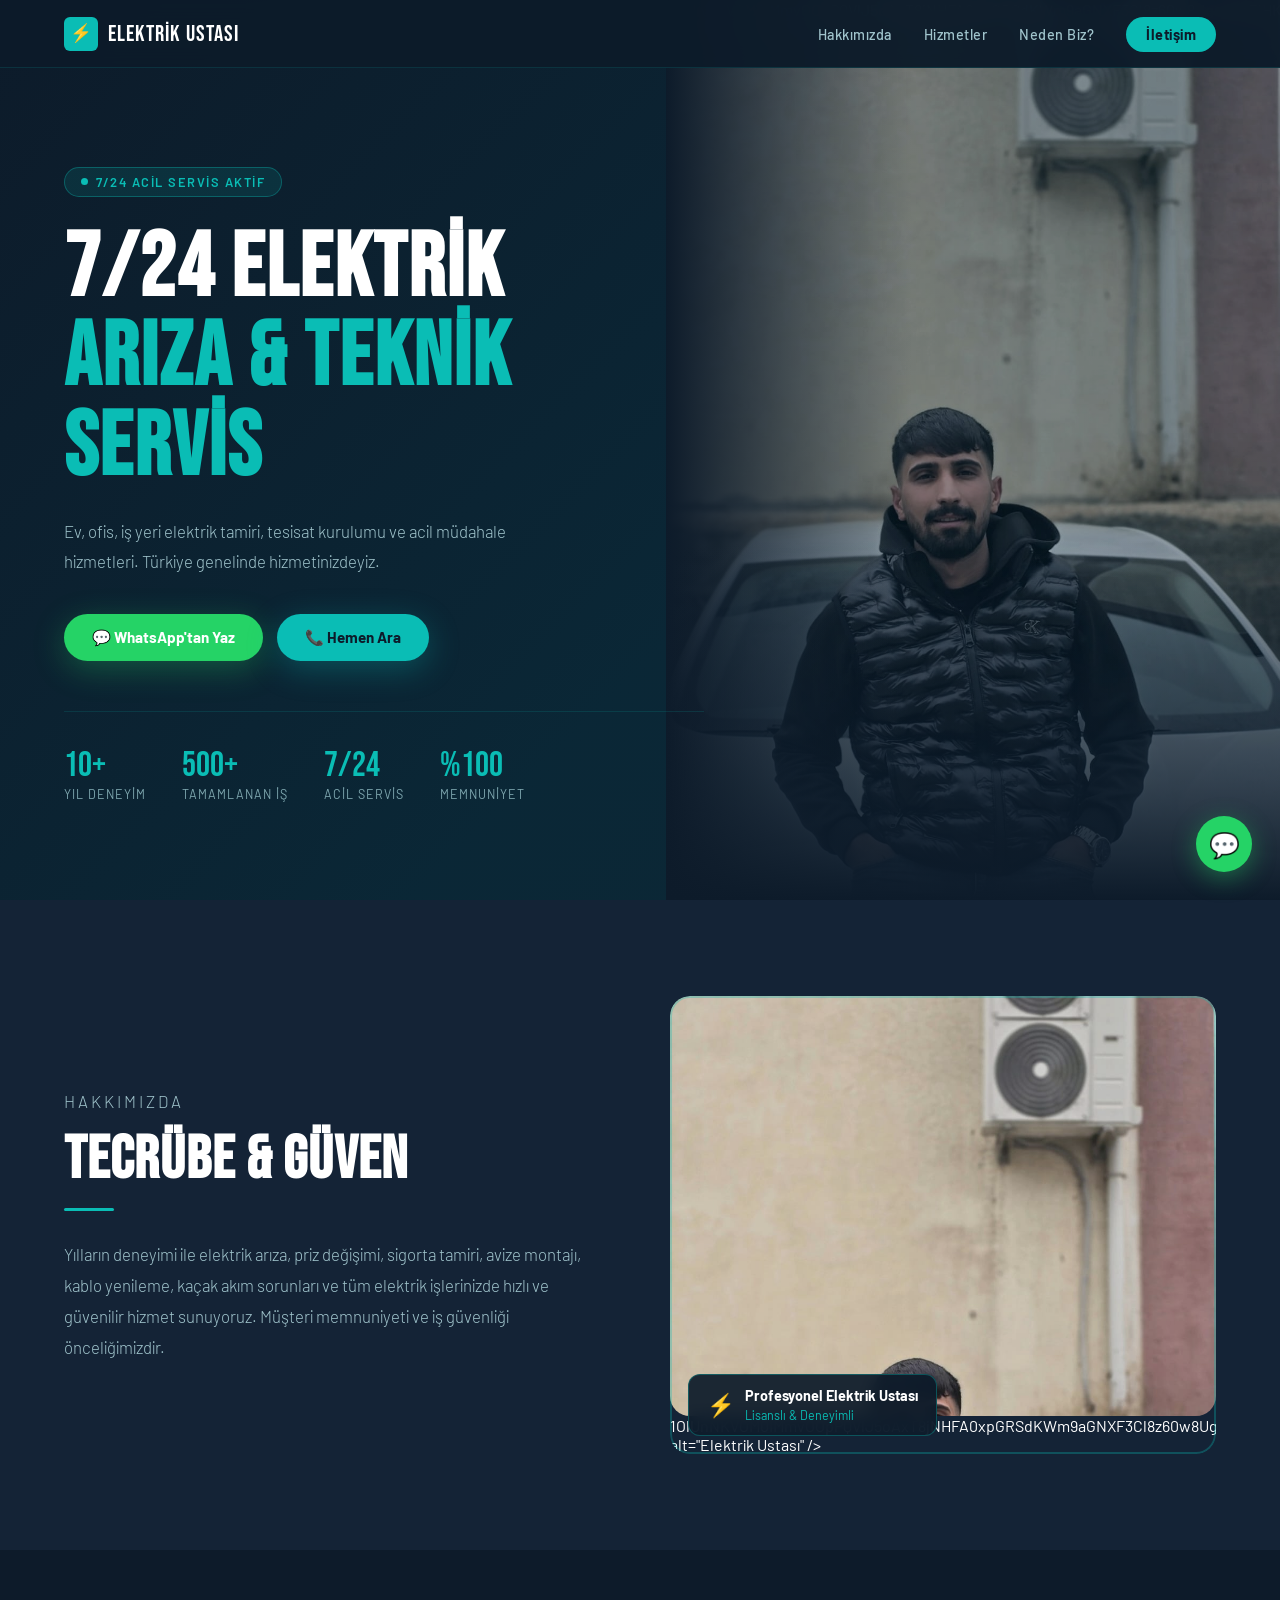
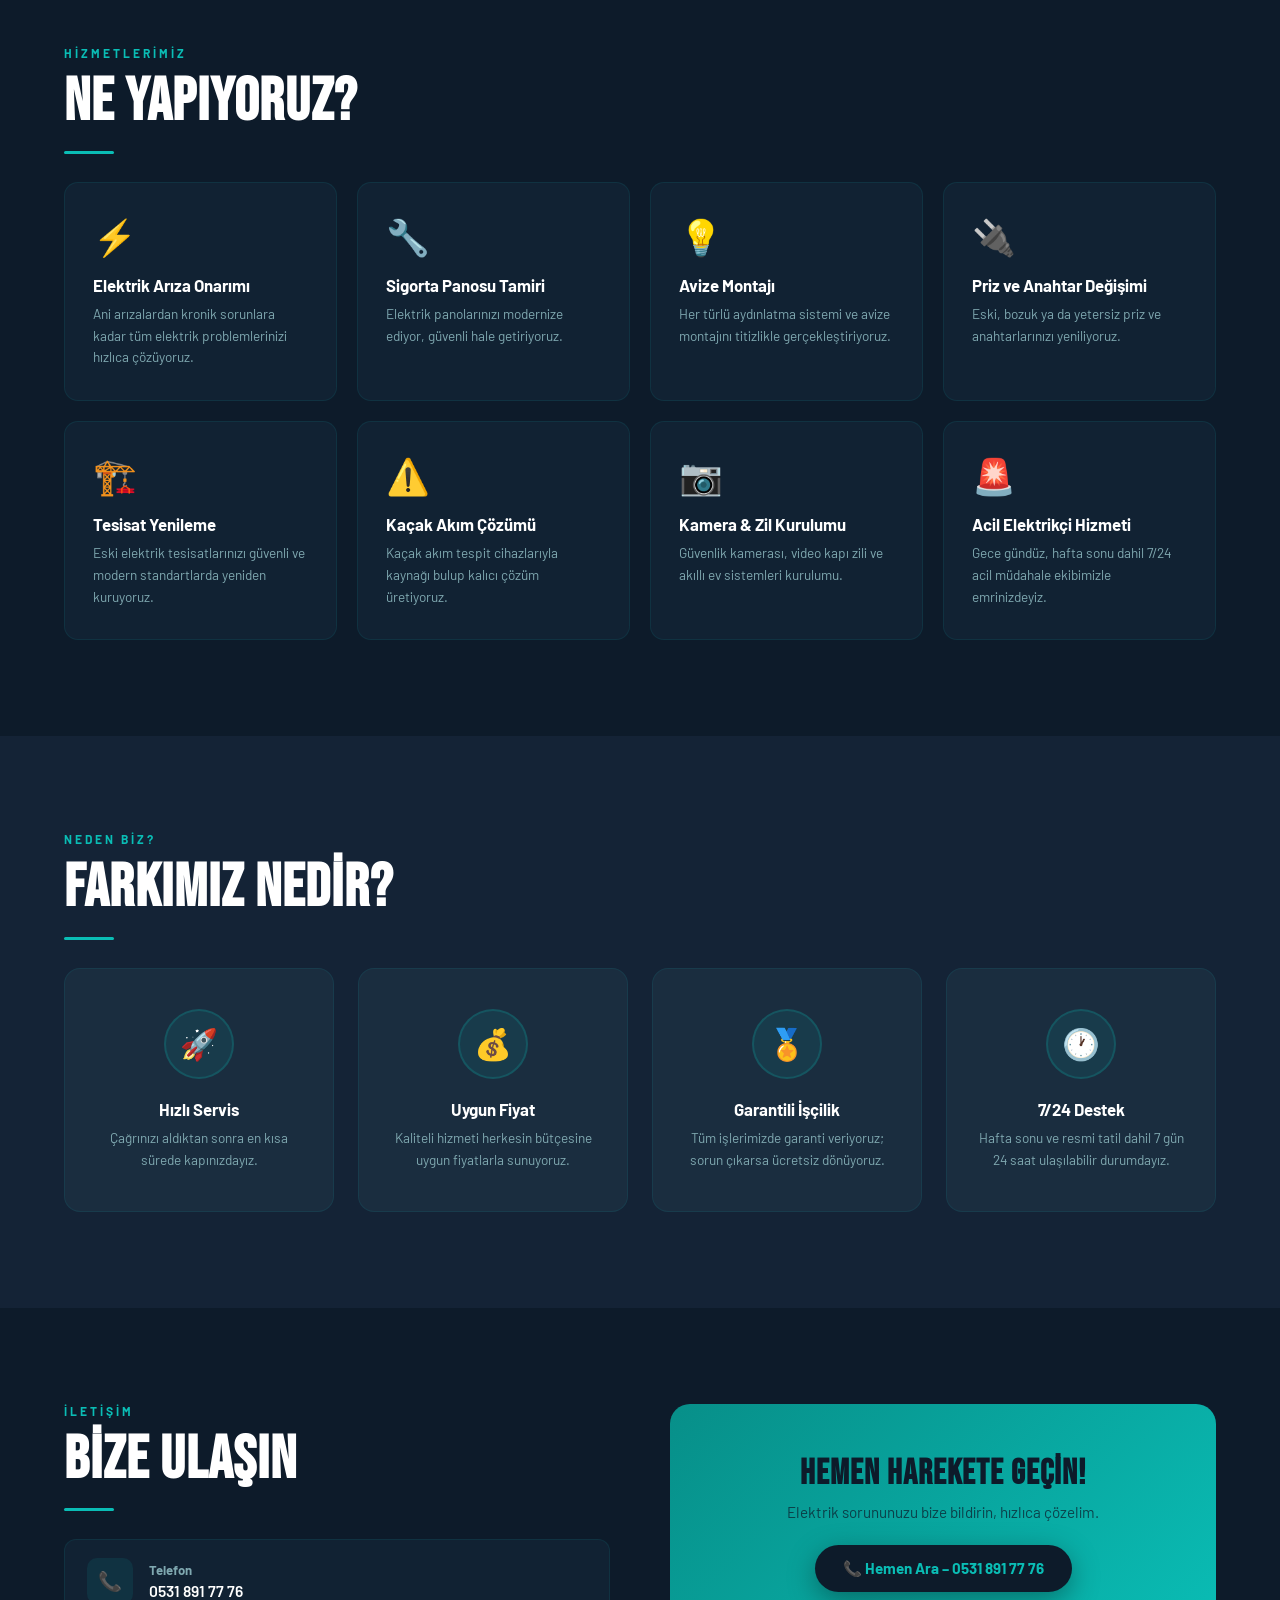
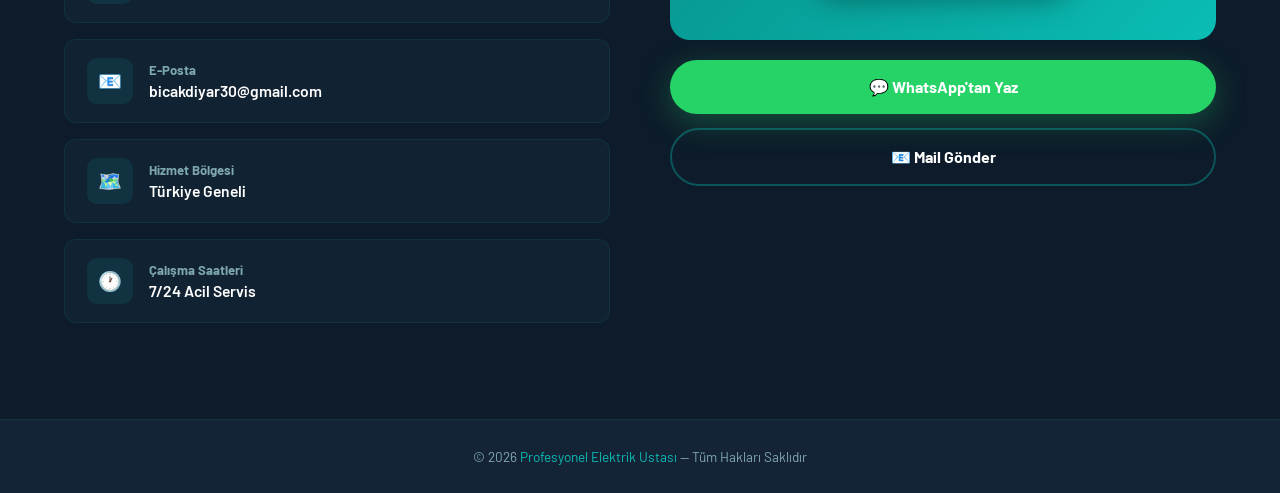
==== index.html @ af8572de "commit" ====
<!DOCTYPE html>
<html lang="tr">
<head>
  <meta charset="UTF-8" />
  <meta name="viewport" content="width=device-width, initial-scale=1.0" />
  <title>Profesyonel Elektrik Ustası | 7/24 Acil Servis</title>
  <meta name="description" content="7/24 elektrik arıza, tesisat, sigorta tamiri ve acil müdahale hizmetleri." />
  <link rel="preconnect" href="https://fonts.googleapis.com" />
  <link href="https://fonts.googleapis.com/css2?family=Bebas+Neue&family=Barlow:wght@300;400;500;600;700&display=swap" rel="stylesheet" />
  <style>
    *, *::before, *::after { box-sizing: border-box; margin: 0; padding: 0; }
    :root {
      --teal: #0ABDB5;
      --teal-light: #1ee8df;
      --teal-dark: #078f89;
      --navy: #0d1b2a;
      --navy2: #142336;
      --navy3: #1a2d3f;
      --white: #ffffff;
      --offwhite: #f0f8f8;
      --gray: #7fa8b0;
      --card-bg: #112233;
    }
    html { scroll-behavior: smooth; }
    body { font-family: 'Barlow', sans-serif; background: var(--navy); color: var(--white); overflow-x: hidden; }

    /* NAV */
    nav {
      position: fixed; top: 0; left: 0; right: 0; z-index: 1000;
      display: flex; align-items: center; justify-content: space-between;
      padding: 0 5%; height: 68px;
      background: rgba(13,27,42,0.97); backdrop-filter: blur(10px);
      border-bottom: 1px solid rgba(10,189,181,0.15);
      transition: box-shadow .3s;
    }
    nav.scrolled { box-shadow: 0 4px 30px rgba(10,189,181,0.1); }
    .nav-logo { display: flex; align-items: center; gap: 10px; font-family: 'Bebas Neue', sans-serif; font-size: 1.45rem; letter-spacing: 1px; color: var(--white); text-decoration: none; }
    .nav-logo .bolt { width: 34px; height: 34px; background: var(--teal); border-radius: 6px; display: flex; align-items: center; justify-content: center; font-size: 1.1rem; }
    .nav-links { display: flex; gap: 32px; list-style: none; }
    .nav-links a { color: #a0c4cc; text-decoration: none; font-size: .9rem; font-weight: 500; letter-spacing: .5px; transition: color .2s; }
    .nav-links a:hover { color: var(--teal); }
    .nav-cta { background: var(--teal) !important; color: var(--navy) !important; padding: 9px 20px; border-radius: 50px; font-weight: 700 !important; transition: background .2s, transform .2s !important; }
    .nav-cta:hover { background: var(--teal-light) !important; transform: translateY(-1px); }
    .hamburger { display: none; flex-direction: column; gap: 5px; cursor: pointer; padding: 4px; }
    .hamburger span { display: block; width: 26px; height: 2px; background: var(--teal); border-radius: 2px; transition: .3s; }
    .hamburger.open span:nth-child(1) { transform: translateY(7px) rotate(45deg); }
    .hamburger.open span:nth-child(2) { opacity: 0; }
    .hamburger.open span:nth-child(3) { transform: translateY(-7px) rotate(-45deg); }
    .mobile-menu { display: none; position: fixed; top: 68px; left: 0; right: 0; background: var(--navy2); border-bottom: 2px solid var(--teal); z-index: 999; padding: 24px 5% 28px; flex-direction: column; gap: 18px; }
    .mobile-menu.open { display: flex; }
    .mobile-menu a { color: #a0c4cc; text-decoration: none; font-size: 1rem; font-weight: 500; border-bottom: 1px solid rgba(255,255,255,.06); padding-bottom: 14px; transition: color .2s; }
    .mobile-menu a:hover { color: var(--teal); }
    .mobile-menu a:last-child { border-bottom: none; }

    /* HERO */
    #hero { min-height: 100vh; display: flex; align-items: center; position: relative; overflow: hidden; padding: 0 5%; padding-top: 68px; }
    .hero-bg {
      position: absolute; inset: 0;
      background: linear-gradient(135deg, rgba(13,27,42,0.96) 0%, rgba(10,40,55,0.92) 60%, rgba(10,189,181,0.08) 100%);
      z-index: 0;
    }
    .hero-deco { position: absolute; right: 0; top: 0; bottom: 0; width: 48%; z-index: 0; overflow: hidden; }
    .hero-deco::before { content: ''; position: absolute; inset: 0; background: linear-gradient(to right, var(--navy) 0%, transparent 40%); z-index: 1; }
    .hero-photo { position: absolute; right: 0; bottom: 0; width: 100%; height: 100%; object-fit: cover; object-position: center top; opacity: 0.55; filter: saturate(0.7) contrast(1.1); }
    .hero-deco::after { content: ''; position: absolute; inset: 0; background: linear-gradient(to top, var(--navy) 0%, transparent 40%); z-index: 1; }
    .hero-content { position: relative; z-index: 1; max-width: 640px; }
    .hero-badge { display: inline-flex; align-items: center; gap: 8px; background: rgba(10,189,181,0.12); border: 1px solid rgba(10,189,181,0.35); border-radius: 50px; padding: 6px 16px; font-size: .8rem; font-weight: 600; letter-spacing: 1.5px; text-transform: uppercase; color: var(--teal); margin-bottom: 28px; animation: fadeInUp .6s ease both; }
    .hero-badge .dot { width: 7px; height: 7px; background: var(--teal); border-radius: 50%; animation: pulse 1.5s ease infinite; }
    @keyframes pulse { 0%, 100% { transform: scale(1); opacity: 1; } 50% { transform: scale(1.5); opacity: .5; } }
    .hero-title { font-family: 'Bebas Neue', sans-serif; font-size: clamp(2.8rem, 7vw, 6rem); line-height: 1; letter-spacing: 2px; margin-bottom: 24px; animation: fadeInUp .7s .1s ease both; }
    .hero-title .highlight { color: var(--teal); display: block; }
    .hero-sub { font-size: 1.05rem; font-weight: 300; color: #a0c4cc; line-height: 1.75; max-width: 480px; margin-bottom: 38px; animation: fadeInUp .7s .2s ease both; }
    .hero-buttons { display: flex; gap: 14px; flex-wrap: wrap; animation: fadeInUp .7s .3s ease both; }
    .btn { display: inline-flex; align-items: center; gap: 9px; padding: 14px 28px; border-radius: 50px; font-weight: 700; font-size: .95rem; text-decoration: none; transition: transform .2s, box-shadow .2s, background .2s; cursor: pointer; border: none; }
    .btn:hover { transform: translateY(-3px); }
    .btn-whatsapp { background: #25D366; color: #fff; box-shadow: 0 8px 32px rgba(37,211,102,.3); }
    .btn-whatsapp:hover { background: #20bd5a; box-shadow: 0 12px 40px rgba(37,211,102,.45); }
    .btn-call { background: var(--teal); color: var(--navy); box-shadow: 0 8px 32px rgba(10,189,181,.3); }
    .btn-call:hover { background: var(--teal-light); box-shadow: 0 12px 40px rgba(10,189,181,.45); }
    .btn-mail { background: transparent; color: var(--white); border: 2px solid rgba(10,189,181,0.35); }
    .btn-mail:hover { border-color: var(--teal); color: var(--teal); }
    .hero-stats { display: flex; gap: 36px; margin-top: 50px; padding-top: 36px; border-top: 1px solid rgba(10,189,181,0.15); animation: fadeInUp .7s .4s ease both; flex-wrap: wrap; }
    .stat-num { font-family: 'Bebas Neue', sans-serif; font-size: 2.2rem; color: var(--teal); line-height: 1; }
    .stat-label { font-size: .78rem; color: var(--gray); margin-top: 4px; text-transform: uppercase; letter-spacing: 1px; }
    @keyframes fadeInUp { from { opacity: 0; transform: translateY(30px); } to { opacity: 1; transform: translateY(0); } }

    /* SECTIONS */
    section { padding: 96px 5%; }
    .section-tag { font-size: .75rem; font-weight: 700; text-transform: uppercase; letter-spacing: 3px; color: var(--teal); margin-bottom: 12px; }
    .section-title { font-family: 'Bebas Neue', sans-serif; font-size: clamp(2.2rem, 5vw, 3.8rem); letter-spacing: 1px; margin-bottom: 18px; line-height: 1; }
    .section-line { width: 50px; height: 3px; background: var(--teal); margin-bottom: 28px; border-radius: 2px; }

    /* ABOUT */
    #about { background: var(--navy2); }
    .about-inner { display: grid; grid-template-columns: 1fr 1fr; gap: 60px; align-items: center; }
    .about-text p { font-size: 1.05rem; font-weight: 300; color: #a0c4cc; line-height: 1.85; }

    /* PHOTO CARD */
    .about-photo-wrap { position: relative; border-radius: 20px; overflow: hidden; }
    .about-photo-wrap img { width: 100%; max-height: 420px; object-fit: cover; object-position: center top; border-radius: 20px; display: block; filter: saturate(0.85); }
    .about-photo-wrap::after { content: ''; position: absolute; inset: 0; border-radius: 20px; border: 2px solid rgba(10,189,181,0.3); pointer-events: none; }
    .about-photo-badge { position: absolute; bottom: 18px; left: 18px; background: rgba(13,27,42,0.92); backdrop-filter: blur(8px); border: 1px solid rgba(10,189,181,0.35); border-radius: 12px; padding: 12px 18px; display: flex; align-items: center; gap: 10px; }
    .about-photo-badge .badge-icon { font-size: 1.4rem; }
    .about-photo-badge .badge-text strong { display: block; font-size: .9rem; font-weight: 700; color: var(--white); }
    .about-photo-badge .badge-text span { font-size: .78rem; color: var(--teal); }

    /* SERVICES */
    #services { background: var(--navy); }
    .services-grid { display: grid; grid-template-columns: repeat(auto-fill, minmax(260px, 1fr)); gap: 20px; margin-top: 16px; }
    .service-card { background: var(--card-bg); border: 1px solid rgba(10,189,181,0.1); border-radius: 14px; padding: 32px 28px; transition: transform .3s, border-color .3s, box-shadow .3s; position: relative; overflow: hidden; cursor: default; }
    .service-card::before { content: ''; position: absolute; inset: 0; background: linear-gradient(135deg, rgba(10,189,181,0.06) 0%, transparent 60%); opacity: 0; transition: opacity .3s; }
    .service-card:hover { transform: translateY(-6px); border-color: rgba(10,189,181,0.4); box-shadow: 0 20px 50px rgba(10,189,181,0.08); }
    .service-card:hover::before { opacity: 1; }
    .service-icon { font-size: 2.2rem; margin-bottom: 16px; display: block; }
    .service-card h3 { font-size: 1.05rem; font-weight: 700; margin-bottom: 8px; }
    .service-card p { font-size: .85rem; color: var(--gray); line-height: 1.6; }
    .service-arrow { position: absolute; bottom: 20px; right: 22px; color: var(--teal); font-size: 1.2rem; opacity: 0; transform: translateX(-6px); transition: opacity .3s, transform .3s; }
    .service-card:hover .service-arrow { opacity: 1; transform: translateX(0); }

    /* WHY */
    #why { background: var(--navy2); }
    .why-grid { display: grid; grid-template-columns: repeat(auto-fill, minmax(220px, 1fr)); gap: 24px; margin-top: 16px; }
    .why-card { text-align: center; padding: 40px 24px; background: var(--navy3); border-radius: 16px; border: 1px solid rgba(10,189,181,0.1); transition: transform .3s, border-color .3s; }
    .why-card:hover { transform: translateY(-4px); border-color: rgba(10,189,181,0.35); }
    .why-icon-wrap { width: 70px; height: 70px; background: rgba(10,189,181,0.1); border-radius: 50%; display: flex; align-items: center; justify-content: center; font-size: 1.9rem; margin: 0 auto 20px; border: 2px solid rgba(10,189,181,0.2); transition: background .3s; }
    .why-card:hover .why-icon-wrap { background: rgba(10,189,181,0.2); }
    .why-card h3 { font-size: 1.05rem; font-weight: 700; margin-bottom: 8px; }
    .why-card p { font-size: .85rem; color: var(--gray); line-height: 1.6; }

    /* CONTACT */
    #contact { background: var(--navy); }
    .contact-inner { display: grid; grid-template-columns: 1fr 1fr; gap: 60px; align-items: start; }
    .contact-info { display: flex; flex-direction: column; gap: 16px; margin-top: 8px; }
    .contact-item { display: flex; align-items: center; gap: 16px; padding: 18px 22px; background: var(--card-bg); border: 1px solid rgba(10,189,181,0.1); border-radius: 12px; transition: border-color .3s; }
    .contact-item:hover { border-color: rgba(10,189,181,0.35); }
    .contact-item-icon { width: 46px; height: 46px; background: rgba(10,189,181,0.1); border-radius: 10px; display: flex; align-items: center; justify-content: center; font-size: 1.2rem; flex-shrink: 0; }
    .contact-item-text strong { display: block; font-size: .82rem; color: var(--gray); margin-bottom: 3px; }
    .contact-item-text span { font-size: .98rem; font-weight: 600; }
    .contact-buttons { display: flex; flex-direction: column; gap: 14px; margin-top: 12px; }
    .contact-buttons .btn { justify-content: center; font-size: 1rem; padding: 17px 30px; }
    .cta-strip { background: linear-gradient(135deg, var(--teal-dark), var(--teal)); border-radius: 20px; padding: 48px 36px; text-align: center; }
    .cta-strip h3 { font-family: 'Bebas Neue', sans-serif; font-size: 2.2rem; color: var(--navy); letter-spacing: 1px; margin-bottom: 8px; }
    .cta-strip p { color: rgba(13,27,42,0.72); font-size: .95rem; margin-bottom: 24px; }
    .cta-strip .btn-dark { background: var(--navy); color: var(--teal); box-shadow: 0 8px 28px rgba(0,0,0,.35); }
    .cta-strip .btn-dark:hover { background: var(--navy2); }

    /* FOOTER */
    footer { background: var(--navy2); border-top: 1px solid rgba(10,189,181,0.1); text-align: center; padding: 28px 5%; color: var(--gray); font-size: .85rem; }
    footer span { color: var(--teal); }

    /* FLOAT */
    .float-wa { position: fixed; bottom: 28px; right: 28px; width: 56px; height: 56px; background: #25D366; border-radius: 50%; display: flex; align-items: center; justify-content: center; font-size: 1.55rem; box-shadow: 0 6px 24px rgba(37,211,102,.4); z-index: 900; text-decoration: none; transition: transform .25s, box-shadow .25s; animation: bounceIn .6s ease; }
    .float-wa:hover { transform: scale(1.1); box-shadow: 0 10px 36px rgba(37,211,102,.55); }
    @keyframes bounceIn { 0% { transform: scale(0); } 70% { transform: scale(1.15); } 100% { transform: scale(1); } }

    /* REVEAL */
    .reveal { opacity: 0; transform: translateY(36px); transition: opacity .65s ease, transform .65s ease; }
    .reveal.visible { opacity: 1; transform: translateY(0); }

    /* RESPONSIVE */
    @media(max-width: 900px) {
      .about-inner, .contact-inner { grid-template-columns: 1fr; gap: 36px; }
      .nav-links { display: none; }
      .hamburger { display: flex; }
      .hero-deco { width: 55%; opacity: 0.7; }
    }
    @media(max-width: 600px) {
      section { padding: 70px 5%; }
      .hero-stats { gap: 22px; }
      .hero-buttons { flex-direction: column; }
      .btn { justify-content: center; }
      .cta-strip { padding: 32px 20px; }
      .hero-deco { display: none; }
    }
  </style>
</head>
<body>

<nav id="navbar">
  <a href="#hero" class="nav-logo">
    <div class="bolt">⚡</div>
    Elektrik Ustası
  </a>
  <ul class="nav-links">
    <li><a href="#about">Hakkımızda</a></li>
    <li><a href="#services">Hizmetler</a></li>
    <li><a href="#why">Neden Biz?</a></li>
    <li><a href="#contact" class="nav-cta">İletişim</a></li>
  </ul>
  <div class="hamburger" id="hamburger">
    <span></span><span></span><span></span>
  </div>
</nav>

<div class="mobile-menu" id="mobileMenu">
  <a href="#about" class="mm-link">Hakkımızda</a>
  <a href="#services" class="mm-link">Hizmetler</a>
  <a href="#why" class="mm-link">Neden Biz?</a>
  <a href="#contact" class="mm-link">İletişim</a>
  <a href="tel:+905318917776" style="color:var(--teal);font-weight:700;">📞 Hemen Ara</a>
</div>

<!-- HERO -->
<section id="hero">
  <div class="hero-bg"></div>
  <div class="hero-deco">
    <img class="hero-photo" src="profil.jpeg" alt="Diyar Bıçak - Elektrik Ustası" />[base64]/dVTsSRZfSn2l7G7+UAc11w2MHuYvivw5Drto+F/fryrV5HqOn3FjcfZ7pShU4D4r6BEIGfQ1maz4TsdagZZogHPRh1FaJ2JseGNuVcSp5ij+NajaVekcxA9GrtdT+Guq6c5axPnx/3a52+0PU7bIn018juFq7iM5J3IIa4QD6c0wum7jfO3v0qxb2FxPJtj092I/2TW5YeCtb1EgLbeSh7kdKTYHNsHYjeMsfuoK6/wAI+EpXl+23qn/ZSuu8O/De00srNd/vpfeuoltY44ztjVcDAwOlZ2GkU9JgWGInaAabDzdP9afFKtpEDIxw3cVHaOHncjpQMu0CigUhDl4NUfEX/INl/wB2rw6iqHiPnTZf92lLYcdzyR2ZJH9M1JG24elQyuu9wDzmnwMQOnFSloehEnVQvRjU6Ee9QgArmpogqjPWpNSbYMZzzUZCkjnmnfe7c0ixkmhjRKgJGDV3SJB/atmBkkTL/OqRJIxV3Ro/+JjaHr+9X+dNImT0Z65l6Kf5Y9KKqx59zJViRSg469abnI9KMdq5DSKHg7qRutCccUrUDW9hpOKaX7UMc01sCk9SxwORSAc/[base64]/COayemryV1I2opZiAo7muP8TePoNO3QWWHl6Z7CqJHyaHrFqu6TXig9zWbcmSI4l8ThvbaDXD6l4qu7+Rjc3Ttk8ItZn2yRzkW7H/AHjVKLFc9GgEXmZj8RRqx77AK1rXS9WnT/RvESyA/wB2vJftsi8m149jU1n4kms5gYpZYWB6E8UcoXPVJNH8To4C6yT/AMBqJtD8TO3zayf++azfDfxFLOkOpAMp4ElegQyQ3UQmhYOjdCKhoaZyCafqVpIkV7f70Y8DFb1nB5LEdeK0JbaOQZdQ2OmaqRNmZh6UASkEDihc45p2QOpo3L/eFACjgiqHiQf8S6T6VoLywqh4i/5B8g9VNKWw47njc/Fy+B3NTRkkYFMnYLPJx/FT4icZzUrY9BE6MVX19akjLAfKajUADJ61JEx79PSkjQsKTtyacpIwRxmmIwPUcU7HoKGgHs2DWjpBH9oWQ7+cn86zMe9aGlOBf2hI5Eq8/[base64]/NyD061HuODipTGAM1HnqBQAwZPOQKVyxXqOtMmXIAGRUbkxLlecUwOgsVP2Pk5q5b42c9qp6a5ksNxGDUGuakNL0mWbODjArrgtDBnN+PvGQtQbG1kwehIryq5vWuHPzH3anatfSX128jEksc5qmNrcYOBWsUQTRgt/qwF9XalARj80ksh/wBnpTRwPn59FqePf1MixD0HWrAYIYz0M8Z9TmntA5jP3Z0/WrcW5uEuFf2YU82/zcARye3Q0CM1AbchoyTH3B6iu78CeMXsLhLS4ctbycDJ6VxtyuMuoww4YVWgcwzjDYB5U+9S0B9I7lkj8xDlWGRWdB/r3+tZHgHXTqmk+TI37yIY/CteEjznJPGazKKfiG0u7y1CWcpjk9RXMxeH/Eayoxv2Kg8jPWu6Lp/eH50b0/vD86QEVlbGJU3sxbAzVfxG22wkPtWgjBmGCDWd4jH+gv8ASlLYcdzyG6IMz9uaW34ODUVx/wAfEpz/ABVJbg/xVMdjvRc2AilRccCogxIqWI4xQjQsJkD5hUq47frVdiSRxxT1c9qGUPb71XdLIN9bA/8APVf5iqJbJwatafxdwEHkSKf1oQpbHtHlj+6KKh+0fWimcVjOjGBzTnIFRqTjrRurjbsXYU89qcq8ZNIDTgeMGkmFhjKGOAKaIzmpAcHpSlqoBoUDrzSbefalFKGGelBLQxvemggng0+RgRUaAE1PMUkKxxUYfJIqVlDUwLxTFoI7nbUca5OTUpTihBjimK+gq/[base64]/WpACRXQiB64A3D7x6e1WNOsri8n8q0t2nk7nHSqw3KR9K9c+EtpaGxeYKpm9+tJuwzgLnSL/AE/H2+xaIH+LHSkKgDYxz3U17R4zgt59FmM6rkDgmvD7i4EbBB2NLmFYgu3ztcd/las6UbAf9k5q2770bnjdUEwBMnTpSbuB2/wy1DytUaIHCyL0r0q3VfNk3KDzXkPgRiuuW4HFevwf62Q1LGicxxd4lpPLhP8AyxWnHkUY5qRioqKRtQL9KzfEh/0B/pWkvDVneIubJ8+lKWw4bnjs4HnyAHHzU+M9OaivDi7fPrUsJx3HNStjviWUUGpk9aroWJx0qZSegNNGlyUuoxmnRyLk5FR8twVqRVH40pMEiXgH2qeyIF1Fj++P51XxtHWpbMg3MJB/jH86EN7Hr28ehoqPI9aKo5yuopwAH1oXBpwTPNcVibiAgGnF89KCtNPTiiwXFLUzNLtppBzQyhSwFMMwAwM5pSuRimlKlXAaGz161MBtpiqM9KlC8cmqsA0Uw53YqXAAzTByaZDS3HAgLzQoyc0mO1B+XvSEkK+F71Guc5pchvekIxwKTbLJFPFBJBpittpd/wAuSKdxPcVgGHoKhK84pyB5WyeBSkLu60PUYzgUxhkU4jml4U1K7CIkjz3pZFwfapcDtSMM1SQXIDgEHpSOM89SKVyBxjNM5Y/Lx60wuRSb8cdKiVW+tWpMAgUhGOKBMrMgJx3qKRGXvVl+TkCo2APWgSK5yBQ6jA4qchSuDUZTA9qEBsWIxaV598ULQ7oZx0r0G1GLSsbxvpP9o6KWVcsg4rthsjnkeJAdR6U9Rkj3FPljKSHI6HBoVQDt7E/Ka3JDYSMjqO1bOga/faDL5tlLweqGs5Rk4yA4/WkdcHlCD6rSsB1Gq+M9R1uLZcMETuAetc5LGJGLDp2psagYwrk+9TMwVfm+92WlYCmY9jBM9eahePJY/wB48VYuN3bG41GrbzzjC/rSsB1Xw8tDNratjiNa9TiR2d/LAznvXKfDbSDbWUl5IpDP0zXWW333+tQxoeYrz/nnH/31SeXe/wDPOP8A76qUmk59TTAIlnDYmRR9DWf4iwbGXPpWkpORzWZ4iP8Aojg+hqJbFR3PHrtQbh+ec0+FRxmi6XdcyfWhCR2qUd6LAwDipAc81GnPWpAuOKZSLEZGATUqgNyBUMa4HtVhVx0qZFIQqCOaksQRdxDH8Y/[base64]/[base64]/gmI9mphTaCATE3dW6VC/mgcoj+4p3EW0lBPzTgj2okmUP8AJ37mqsTyD/lmo96kZPMI3HcewWncELPICuAc+prS8L6MdYvY0wRCpySe9TaP4PvtaZf3TJFnv3r1TRPDNtpFokaxDcByahsaRpWEKWlqtvGoCouMiordwpfcQOat7QiHA7VVtQhLiRdwzUjZN50X/PRfzo86P++tSeTaY/1H600w2ef9R+tF2KwsbKxG0g1meIsC3Zj0wa1FWFD+6TbVa+hjulMMoyrVMrtFRdjxa7OLyXHTdT4+nNdH4x8PWukhJrcNlzzmubiGcA1CO6DTRYBG3IqRWU+lREALgU+Nd2MjNO5oWlKheDUqkY61WUYPSplAPWpZQu7tzipLXm5jIPIYfzpnBNSWqAXUWP7w/nVIT2PRd/[base64]/i/RZk2vIGU9iK8Zi1hEDB4SxPSp7W8d2wYwB2zVuRNjvtWsvCOqksSI2Pda5u+8HaGQTbakw9qqxuDwQKn4x0WpdRj5CGx8I6VvP2jUSRXU6XpfhPTsM0gkYeormhsB+6v504hSv3V/Oj2rHyHoUfibQ7cBIZFVR6Cpv+Ev0c8efivMHaMHG0VGZo152A0e0DkPRrjxTZSXCiC5BB6g1ZstRtG3MbiMfjXmI1BU5EK59ahuPEr26f6hPzqlMTiewrfWp/wCW8f50G9tc/wCvj/OvJNG8X/a3cTRqiL3z1rSuPENt5Qkh2se65quYmx6Ut9a7gPPj/OkeRHkBRgw9Qa86t9ZD7SIUJPbNa+3UXtxLD+4GM9annKUGxnxCmRkgiDAsDyM1xSjFT6jc3Fxdt58jOVPeoQMnOaTdzspq0RfmPqaniBA61HjgHNSpn8KRqieMcc0+P68VCuc1KBxwMUDHYIPFS2w/0mLnB3D+dMHSpLfHnx/7w/nTsJnoe1/71FN80etFXY5rl1OKc596jCmlOQea89bALT0bApi4708YppWDoBGetAOTQTQPak+xQucUAkUGmFucUNhsSq/[base64]/wDCRySnKJge9OPiCUdMGseS0mbjaR9Kg8iaJuGP0NHKF2bx1+U9FGajk1uYj7orJjlYHDjBq2sQkXPWlYdxX12SPnbk1g6nrNzdThFYqCelad1BtB4rKNuGlL91pxFI1ob4W9msQPzHqa0dHZ55ljGcMa5JZ3kvAp6dK9A8JWRaZHxmnyi5jvvD/[base64]/wAvjmoZI8HnkUDQwAbc5qpKnmK2RxV4plDiqV2sjRAJwaAuVUiKxkquPc1yHi5dkbNjNd3DD/o5Dscmue17Sxdwsg5pp2ZLVzyKCAfbQ+OprrIIMgHpVi38LxltxHK1faw2YAHStJzT2JjGxn/ZxjNNEIGeOa0jbYXGKaLbGai5djPjt8nJBpLjTo5h059a0PJY9qcsPHzDFCbCxyt7pzQHpkVFaSeW20jIrq7izSVMVzV5bi0nx/Ca1jK+jM3G2o+8gWSHK1z0qOjkKM11kEXmwECqT6WNzNjFNOzFucwkTLcIdpyTXqng+H/V8elcFLbBLhQfWvSfCMYCx9OlVe7JtY9IskAhUU2+YLE/0qS0/[base64]/[base64]/tHK3NsBdpn14r0bw/HiCPvxXE3sANwhxyDXf6An+jx5HaqpkzN/aCi1WuxhW9MVaCbcH1qC8U7G47U5bhFnmfiIEXb4zjNY0Zy3Q1u+IRi9YGshVwc0kjuhsTxjIFWAwFRqvANOx3xTNBsshHSkimJOOlPZMihYgo3YpDHK3OKdv+dR7ilQDHFLjDr9RQN7G/[base64]/TvWp4oY/[base64]/aMa7j/ej612uiLi2T6CuVvkAkGB3rrNF/[base64]/[base64]/j35rV/CZdTPvl+cfWuo0cf6Mn0rmb/AkH1rptH/AOPZPpV0epNQ0bniIGoBhkPvU9z/AKqoYhlDVz3Jjsec+K4xHfk1jDJ6VueMM/[base64]/egCB+CarzZCkirci7hVaZCik0i09Dnblh5jE+tXbQfuBg9az7tSznHrWhZAiACtZ6JGS1bKGoLucfWun0b/j2Qe1czfghx9a6bR/+PVPpVUdyaho3H+qqGI4UipLjhAPWoEyM1pPcmJwXjDnUOKwogAea3vGalbwEc1hIM4NQehT2JG2/[base64]/BqSfrT7Uc5poGy2i7Rx1px6cUKMCnY6UybEZTKnNVWUK2AKuMDiqsxx0pMEOQYpeQaYMgUobI6UDI9xJwahuWPlke1TY5plwv7s/SkUc3Ly5+taVqhEQ+lZzjMxHvWvbKfLH0rSeyM0ZWorg5HrXQaL/[base64]/f7U3OTk0OwCDpSdaG4NJnHWk3cYAc4qSoweacTQAo6mkalFIRmgAAyppAPendqaDk0SYhO9OyKXFNwAalIYpqNhT2xmkxmgBozTjmjpSZpjEK0wrzUgNI1MBmMCgdaXHNIRlqQAwFCHbSsBimgCgQ4vzUisCKg78VKvSriJgx5xSFaQ/fpehqhEF9cG0t2lAziqemau1+jbhjb7VpyRrKhRxkGq0VpFbAiNcZoJuJMcin2xx3qOReKfa8UAaA4XNAOaaDkYpyjApgIcAVC4FSmmOAB9aGhEeM0EelHSkzSGJt5qOc5jb6VMCKgn4jY9sUho558CU/WtaEkRZ9qymXL7veti3GYhWk+hMTJ1IE81uaN/[base64]/[base64]/aq19/qSMdqBpGGGDkH3rah/1QrFhTj8a143AiGPSrmRFGdqS9SK19F/491rHumLZrX0c/uBV0dxVS/[base64]/l+NaxhKXwkyko7nebKTaT3rx27+K+v3DFUa0swRjMcJbGe+5s/niqVv8QPE6Tqp1qSXbyQ8KH8DxWywszN1ke3MKULXmGn/[base64]/WtCIfugazYSHBI6VoRHMeKufQUCjeHrWppLN5A21mXkRCk9c1p6KP3GKqjuRVNOYExjJxmq6fI1WJx8gOelZ73Kq2COtaTeooHN+MSCV965YEjGK6XxYwbbg1y5BI4ODURZ30/[base64]/AJVzXnyXcrny0khYDOW44zjj8apW6AO++QuzLksOjf55qwwtljDQjy3xzjjNepCKirI5G29y3DLNL8kaLEm3I2n9Kj+2MyLLjDLwQe/sfesp72SNyUkII5GP8Ka9/uO+Mqr9SD0arEbJv1kGGIBB49qkhvWhZLlC8ciZG9CQw9wRyK5x7sY5AGeo9KsWt2NinfnPGD2NJ6gex+C/ijA8kGk65KVnchIbo/ckz0DHs3v3r0wkEZBr5UvJo5bVmY/[base64]/8A66UTFx8mSfY1vP8ADi/SQNFKssZGSMcitS0+HN5cx7hiAjjPrWrxEUawwk30OHlZ93IIbqKqyShmJxtbuD3r0K7+GeqJEREVkcdOmRWInw5128d0Nk0LqfvNjafxoVeL6hPCTWyOUaQlfWq6XMinHNek6T8I7oyD+0L+OEd1QZ/nW7D8JNLF7DPb3gcxkFoiy/OaHXiH1ObWuh5lAsgsI7iQb4ZQykfjVjwJf/Y/GmjsZHRBdomV5JDHGP1r0268CabYC4jSySJpclTjIXPXHpXmc2lNo/imwHIAu4ip6fxilGqppoirQdOzPq/Z8vPaqzj5qut3x61UkXLVwNXNERlBSwR/NThT4uDQhssZwKjepMblpjAGqMluM6VHJJhgKk4qKRcnNBaQ5mpmeeKUt600ttOe1S2NCiUhsGobx1xgU9mBYGqVy5MjZPApcwWMbVnEUyMeM1etSHiBz1FYfiOYiMNu4FTaRqKT2yqrjeO1W23ESVmWb8AAhjxVzQEBGSMgVQv/[base64]/[base64]/PQHBXOR0ryHw3ot1LqCIqqQGGdp/Pivozw7oaP4fEDgZZSM9xWVaykrHVhIylF8zPnTxBrGrGeSM6jMsYY8Ann8Kq2UF66Cf7Rdn3Dc/411ni3wLdQ6jKu1ztkJOB94fXtWLY+BZBIH236P2IX+tdEKi5Thq0J8+qudT4T1/VrkpZ3d6b61PyKZP8AWRN298dqdr+jfbdZ08opDG8g5HX/AFi5q/4a8KXdhKtxI7EZ6uAH/HFdL9mt7fxDptxcSJFAj+YzP0BXmsnO0tDSdJ+z1PSZcc49TVVlyx5rE07xtZanrQ0pAwmaNpVz/[base64]/AOEhkTUVt2VgueuK9At76M2UecZIqnfdgrbIx9f/AH7BjxWaihUzitDWJQzgCs/cBirpvQuOg9BuGelPKYb2poYYHanMwwOas0uDA7gB2qdTxg9aZFAj/Nv59KfswaEhpi713be9IxAbB60mAOSOlIfnamgJOaKbtb1NFMD19TzzTgcnpWf/AGtASBkVKNRtwMmRRXHy2OVMtuMUwEHvVCbXLVTjzF/OpINQt3Xd5i/nRZjui3iggDvVObVraJCRICawrzxA24hDx7GhU2xcyOlLrnGRRwa40a1MXznpV231xl5c03TYc6Ol6Unes+DWIZBksM/WpTqVvjO4fnUWZVy51prCs6fWokHykfnUC69FjJYUcrHdGv0FAPNYUniKPswqs/iVVPBquSQnJHUjrmnFgBnNcvF4tjzhiPxouvFMRGFYU1Bk3R0hlUtgGopmx3rkE8TbJOv606fxQH6E03TY+ZHQtIN/40jFXPJrl01/c3J/WnHWyzcNUOLRSZf8Rax/YccL7DslYp5mMhT2z9a52xeC51We9jXak437c5wT1/rVnXLpdQ00xON211f6YPWud02Vo991HuFu77EJ4yR1x7dqpLQ7aMY8qkdhLodpfKGeNd3qBWfN4D05zloS5PTJ4q9pt8uwbmzxWn/aEQUHcOlTzOx3xhGWrMyy8O2ekqPLiQMT1A6V2eiHbAcnA9K5K91eGCIzykmJCN2BnArNtfjFo7tNbwxgvHxnOM0km9RuUYqx1Oq2sMk7SMAwY4ORVeOzhhGUwo9O1cpP8T9Our9NPgt5HeYYJAJAPpnpWo+qtCwSRuo4z3qnFomM4s05pEwQAK5vxHN/oeTj5TnPYDoT9Kttes4POKyprwrfREgvgN8gGd3HT8elOJnWkiLwPGqeOLWTCsJLOQbhz8wwDXqoYhua4PwPpiaRM814IobiKNv3ZYfJvPT8hXVyaxFyQwb6c1TVzzsW17SxqKQTUqlQeK5aXWH3/JmkGsXAGSDTUWjlcjqXcVCWya5v+3pMHIOahGuTkkhTihxYJnStgtTJ/ugda5aXXLonCqTTV8R3CfLJGxoUQua17DGq4GFJrnrnTpGm3hzjr1qK+8QTFuUYVVTWp5zsWNualwY1NGrHOxXys5oeZYgAPxrPkmeEA87iOaY90HXBJyfap5bF3LM88bLvBwRWZc32WIzVa+klUfKGI9hWYTesxZbeRh9KaiK5ZudSQ5j381DbzxjBdhjPes6502/ZvN+zSZPtWW+m6tcS7BBKq57VpGKE2du8OlSqr/uzJ61cNxGloFVhke9cInhjVzcIw81QOuTXS2mkagiKroxFJpdwVyG41HNysbdamypBJOKhuPC1/JdrKAQvvTptG1BHAU5FWrDTaJFYMvBppds4qE6Vq4PyQk/hWnp3h3UZU3SxkH6VV0PnIYpiB0qws2RmrQ8N3ROB1oTw3f7sYOKLoakV9+7jHFKYyQSO1aKeHrsjninJ4du85J4o5kPnMn8TRWt/wjc/rRT5kHObc2l3A4BbNV5tGv3GQzYrdk1WBuQy0ianHICAwxXP7ZkexRzH/CPXzk5Zvzpy6LqSfKrPj611Ud3GEJzUS6kisSTR7Zh7FHKy6HqeOXekttFu0fEm/n1rpJNZRmwCKadTizlsCj2zH7JGcNClIyMmmtoc+MAGtc6xHjAqP+10z8xFHtmHsUZkeiXKnqfzqY6RcgcFvzqzPrAAyuafa60m3Lmj2rD2SMxtHum4INVm0K7IONwrcl1tD90VEdVYjjNP2rF7JHPSaHeqchmpo0G9fqzVvPfzN92Nj+FTwz3kgAED/lR7WQeyic7/AMIvcY3EkfjQvhu5ZuWOK6dodSkACwPUkWl6q3/LAgfWqUpWuRyRuc2nhZz1NObwqx6Ma7CLRtRxygH41YTQ73+IqKXNU7FctPueeT+GLqM/JuqP+xLqBC8hICgkk9hXpi6FdHqy1l+L9Jey8LardSShBHayHd6cU1zyeqE+RK6Z82a58Rb638SQtC5+wW0oLQD/AJbL33fUV6FcCD+x4buwmD2sjCVY/wCKPPJ57ivE9dtyZBOo6Da3+Nbel/[base64]/UnpXWoxjsci9rW1kc9Z6vf6VqHmcxyofusOn4V0k/xIlnCRyBflI5zzmkvvCGqzncLKKPOCWuJQW9/u1z2o+DtQtwXneLPogIAqnyP4iZRq0/heh6vpGqxahYR3cbZRh1PrVC51y0sbuK5u5NkTNhTnGD9a5/w1K2keHRDJJ87yMx9h0rmfFWtkiCIY4JJBrCFFNtGtTENRTe434meJ4ta8RbtOuS1pDEqjYSAXPLH37flXOWt3qhYG2nusjukjDH45qYvBd8tbRhv7w4z+Vadmi8AjjsBXbGCSsjzJzc5OTJbDx74s8PuhGozMnUJPiVD7c/416J4U+OVndyrb+I7NbcMcfabYEoP95eo/DNed3tjHcwMpHXkex9a5iSNoJGRhhl4qZUoyVmEZtH2JZf2Zqdol5Y3EN1BIMrJGwZTRJZwhD0Br5c8I+NtV8JXglspz5LEGSBj+7kHuOx9xX0D4S1yXx1prXml8yRnbLCT80be/wDjXBVw84vTVHZTrQa1N6CKCMHegJqOWSwRhv2Vn3umeJEBRLN2+lczf6T4hEm6S0uAAewqFRl1HKrHodnNFYSsCY0IpFjsYXBVEANcXLfapZxhZLaYfVDUDazLt/elgaapSvuJ1o9j0KVdNVcsFJNV5BpyKCQma84udfnYhUkII9TVc6xcgZkkJ/Gq9gyfbI9KnuNLRBu8qpYNQ0pI84iNeWjUReIVd2B+tMF1JaLjex/Gn7DuHt+x682oaasYdlix9KWC90uVwEjhyfYV5A+tTSJtLtgds02DWrmA5WRqXsB+3PapWsQThYiT6YqHz4Y8HYvtXlMOuXg/emZj7GrB8X3GACxqPYMpV12PS2ijuFO4hR2qKDSbcZdpDnPFcFb+LZ0cbmyPQGtVPHcRwjrtqXSkilVi9ztozbxYVttTefA3yjbgVykGtW9/[base64]/iPeuhXwVYogUhm9662G0it4hGihVHQCl8oelbQw6SMpVpM5aLwhp8f8Ayxz9auReH7JMYtk/Kt3yx6UCLHYVaoIj2jMxNKtk+7Cg/Cplsox/Co/Cr238KXbV+yRLmyoLZR0UflThBjtVnbRspqmg5iv5PtR5Iqxto20+QXMRLEOleffHq+/s34eTQIcNe3EcPH937x/lXo4XFeR/tK3CjQNFs8/PJcvLjvhVx/[base64]/xLqs1yqy3UroTg89Ku69r8s1stsrZJYFiKw471bf5IwOTVeafzckEZzVezV7kOvK1mzoX1RfsAkY7SkZ/E9K4/WBMb/bNwxRWA9mGf61qaVaSaxexwZP2cEGQ/0/GpvHsAi8QROq7RJbp0/wBnI/wpxspWREuaUOZmZbRBVGKvQsVIqpD90elWFJZwq/ifStEYmkZFMfJrB1WNfM39+n1Fai31vbOqLEJpGOBv5J/CqupXkPmKl3Y7crlTkrkfUGqsBigEciu8+EfjS58G+K7S9Ri1tI4iuo88PETz+I6j6VyISwc8faEHoGB/mK7/[base64]/5axfMv6VhhIzk4xX1Ulw2CjIGQ8FW5BrlPEvws0LxKHms1Gm3p/iQfI59xUSp9hqR4CGOCB90UwwLIOK2vFHg3V/CVyYr+AiNj8kq8o49jXPrLsbhqzcSky5HZOBuU9KaYPOfEmQKjW9cHaG4oW55yxosFy/alrMYRzii6uHuRtaQgfWsttQLOQBxSmfeo7Gk4ofMycRmLJjfn1qSO9uIyGeRj+NUTJs43VHNOwHXNLlHzGjJqUjtwzYpq6i6jG9hj3rKW4JajczMcGnZCuzV/tmb/nq350Vm7DRRZBzM05WIGTkU6KUFTzzU8kYlQLjmlSx2LzUFi2tyYm+Y4q694sowD1qmbEsuc06OybHWgBu1Wl7HmtW1QRrnjFVYYFTlsVp6TZy6vexWVsm5nOOO1AzpPB2hSeILxQEPkocu1ezWllFZW6QwoFVRjFYlla2PgjQATtGxdzse9ee3/wC0FIkzpaaUjIDgM79a6KcVHVmE5N6I9iKMTTfLOK8Ln+P2uvkQ2VpH9cmqEvxp8X3PETwJ/uxVpzoizPoLyiaXyTXznJ8SvG1z/wAv7J9FAqu/izxhNy+r3AJ9HxS50Fj6TMWBksB9TTSI1PzSIPxr5pfVPElxzJq90f8Atqaj2arPzJqdw31kY0c4H0u1zZoDuu4Rj1cVA+saVH97UbVfrIK+bhp1w2N15Mf+BGnjSB/FO7UufyFofRD+JdBT72q2g/7aCoG8Z+Gk66va/g9eBJo8R5MjfSpW0u1jQs5OB70c/kF10Pc28e+F4iM6rAfoa81+PGq+F/EnhuK+tdXb7fpwdoYo4yyzBsZDHjb0zmuLMEbt+5TAHcnmqPiBZbbTZnhmMUmOGJGT+BGCPatIpsbVjhray1O8Fq0dkJFu+YiJF+YYye/AHf0qtq1sNPjnW5JjuIyAEUBh15+YcdPStXQdamg0m7EQ/wBMsrfyVf5dqQmUsdq+pLYJ9hWZqB+16TNISWYMock5JyepqhmCb3yJVlizuXkE9Ksf2p/a7Lb3iRq54jlQY2n0NZ5TIGe3BphXaMis3ZjUmi3dRz27mOVSMcZxxVQzOOATXVabfwahCFmALgYOanm8PwzjfCFHqKzdS25uqHN8LOO3u/ck1oWGlXl8QFVkjzyxH8q6ey8NQxYlmXcc/[base64]/DP4t+E7Pwta2EOitoqwrzBakyxlu53H5iT/tZNfLVr4a1C/QSRRHA+8Scf5Nei+GdPXSNPWF23E8kHsaFEWh9Ep8YPCcrEfaLhSOoaIgipf8AhbHhHo19Iv1jNeEh40cM6CRe+etVdRu7KFtqwbnxnJ6VL03Gkj6CHxX8Fk4OsKh9GQipV+Jvg2T7uu2v45FfL8gjnYk4XPpTUsoHb5pMUcw7H1TH488KS/c16x/7+VYHijw/MPk1uwP/AG2FfKv9lWbH5ZST7Gp4fDElww8req/3nOBRzCPqpNT0yUfJqNowPTEoqVZraT7lzA30cV82waKtvAkS3Lkjqc0h0+5Qgx3ci4/2jUuoB9LiJW+6yn6EU9IGB4r5nB1aHmPUZx9JGFSJrnie05j1O8x7SE0vaIdj6Xu9Nt9VtHstRtUuLeQYKuM14Z8SPg1d6AX1LQg9zYdXi6vCP6isSH4jeK7Ugf2rcjH9/mum8L/[base64]/hWuE+Hfg3+3dZWSVCbeAhm9z6V694x1628L6FLIWVBEmAPU9hW1GF3dmU5WPMfjZ40LMNHtpOvMuD0HYV5Vp2n3GpN+7BCDqx6VKDc+KteeWUsxlfcx9BXdwafFZ26xRIFVRxVzabMXLlOZi0OKDG8b296sGHyl6ACr18/ltletZczuSC5BzRGOhm5NkkT+Y+B+dWQpQ4K8etV4WhjUc80TzhyNpye9WooTdy750KDB6GovtqbisZ4rKuJ2GFXPvTUY9eRQFjXFwTwGFSLL6sKzQ2VB3UFgBuLEAdadg3NTzD1LYApyQtN88x2xjoO5qpY/vnDH7o6CtBpYJBslfaKqMbmqVjMm1e3tZ5kUqPKj3gAZJ5x+PNcxLDrc+bt7u6LSsT5OwyAD3XoPoK659CspLiO5ikjjZD/EoII961fsNqdrSM0xA43n5fy6VoM8Z8QWckJM6wJBcYw5g4WRT1yv8JrESfIKCQlHGDg8GvV/HVrB9jLiNAgBBAXgflXksVqkwuz5ojeEB0XPEgzjaPfpUyQIgli2sfQ/zqNl4qyUbJhkOGB4GRnNQspUlW4b+dZ2GRW1w9rKJFPIPT1rstMvsxxzRDcGHIriX3K/TArZ8PazHYSlJ8eU3f0rOrC60N8PPllZncwzG4cYjKj3qw6+UvPArPXxZo1tFuNzGTjoATXO6v4785mFpFntuk4H5VyRpyk9j0Z1oRV7nQ6jqcVrbPI7BVHc155eXZv7tpTkJn9KbNqU97MJbuQyAdj0H0FV5Zd7fJkL9MV106fKedWrOo/IW4mabjsOAPSn2qEOo4we5NLDbcbn49KuDYEWGOMFmPAxkk1sjAbcXHlJjPzPwPYVveFtA+3FJ5Iz5ee/[base64]/PEVX92uFwf8APp1qZK6KRmm65wGJPpW5p2iyToJrqRoYz0X+I1k+FJrKfUF+1cOB+7B6M1dZdSiVsDpXPJ2KHwLZ2mBBEMj+Nhk1YN655yCKz+i05GI71mFi59uak/tFqosxUnilDA8UrCL327cORUsVwJDgZBrLJ2nNSwSjzAQTTsFjciskuuHUN9arX/hOQoZLUnP9w96v6XKC+OpNdJbKCORmkRKbTMb4cfEW68H3w03Uy5sHbBDdYT6j2rsPiL8OLbXrU+IvDqI0jL5k0EfSUf3l965PxL4ai1S3MkQCXCjKt6+xpfhf8SbjwnfjQ9akZbJn2o7/APLBv/iTWsbSXKylLqjg5LcrJgjGOMGlkZMAEYxXsHxW+Hcc8D+JtBjDDG+6t4+eP+ei/wBRXjE9ztH3cmspRadmaqRcXy2QEGmOUBwBmqUd1t+VuM1dV49mcdKi1h3vuQSr8ucVFHGTk1ZfUoCpUAZqm2oqsg2pwaepWhPtb0FFN+3L/cooswuiaW7aBsuCtNTU95xHIQa0bq1W5jKsOTWXJYpbEKgy3qKSGrdQi1qWObymyST1qxDc39xfR2sUbO8rBVwO5rJurciQEHDCvZPgp4YOpyDVbyHcsJ2xEjqfWqUbg2raHpngrQU8LeHoxIB5xUM7erGvEvjL4wfVtV/su3kJhhOXx3avW/ij4ui8MaFMyuPMC7EGerV81aCJdf10PKjPlvMlYmupLljY5ZS1udh4P0c2NkLiQfvZefoK35TgGoTceWu1AABwBWZq15N5BEYcluAEHNTyHPzXZU1a8jhydyknjGaxxMZ23EgDrUC6Nq1/IWW2ZUJ4LnFaFt4PvufNuI0z25NaqJRRkvY45Nu7OPSpRqcaKSFPTritOLwSnWS7c+u1cVeh8JWCLhzK/wBWosgOPfVGuCSny5NIJLqRwo3YPpXdweHdMtz8lqmfU81oQWECn93BGPotVYDgY7a9dQEilYD0Brnta16eGZ4EbYIJNsm71HXP0rtPHniwaVnTLGQLNjM0idUH90e9eWXVx9okfcchwc571LfQ0gup6F4f16e7g817MwwN/q3d8u3uVxwPxq1e65BCpxNas2Okp215xFfaxNbD7NIjrGMtsYBlHuBzgcc+9a2jaCL2VpdWhu7m4BBWAcrJ7fLyD9eKIvoWW7rX0vGkWykuIZQPmSP99C34jkfjWt4S1rULiY2s/wC7EXy7Xbk+/NbWjaLe24VUxptr18qQIz/hwP1qHXTa6OZS1ot4ZsMPNQMDgYPI6GqCwvitI7jTpB54gmXuwJX8cdB715To1vNb+Io4WskuGfO2MnKnuGyOCM11N14niZSIDIg6eVKd232B64+tYi3ostRt9StgQIZN5Vf4fXHsR1FJsLEev+HNYiuXmvIgN3JcHKgde3QVhHzFl8mUo/owPX6V3t98Q4r55s2f7luEUkZx71yms6ba3Ki5sJAS3LxqMlT9KVkBmmMNhX4U98ZIqrLC0fOMr6ilS7MR2uAcVPBeKjZUqQfvI65Vh6EVIyltOev60hUetXDbJczpFa4DOQAsjgAE/wC0eMfWqhVicAc9KdgGEZIAGamjVIjmQ89lHWrun6VLfMY4HjR+7OcCtC48GX9vAzp+/OMkoOBTQXMZZprlhHCpGfTrXQW+k3WlWvnrC0krj7w5KfSr+jabpeh7ZLmRbm74JVTlUNblxq0E0BESBpHBCL0xxyT7UWEzhYre5LZS3lfd0wvWrH/E0iYqIJ0IHIA+6Pf0rqrbw3q0oRC0FumOpHOPwqzL4RkXAe9sxEPmCbGwT6kZ5/GjlC5xsd/d2UYZY5Y1b+Nh96tFPFEqQYYNuxySeK2z4eikd1udTs338tIyneQOyjPy/hWV/YsS3D29jcibcQd0pCjI5+7jnnvTs0Iyhr1y0hZJcg9gafeaq9xZhJGO53HQ9h/kVPqHh7VZDltHjm/24nCt+YP9Kw7iKW0mMEq3EbJyY5hgpn+fHepdxlqKRomV1JHOciu20fW4Ly1BuJVSZeDn+L3rgoX3IR6c1YtpzGw9O9RJXGejiVGxskR/o2aVGGeRXFC4AAIcr6HpViHVLmL7lwxHoTmo5BnYSINvFRZ2nNYcXiK4xiREf36GpF8QQE4dWQ/nUuDA2mfcO1RLMY2z6VVt9TtpTtEyZ9zipZWDcrgj2NKz6gb2m3uWV1PIrtdNuluYgQeQORXllrcNBJlfy9a6zRNU2srq2R3HpSM5x6namuW8X+FxqsJubZQLqMdB/GPSulhkEyB1PBpWOKZCdir8HPibJayJ4Y12T5c+XbTS9v8Apm2f0qP4vfDcaQz+IdGhzYSNmeFR/qGPcf7J/SuT8b+HCQdVslIkXmVV6n/aHvXpHwf+JUPimwPhzW2SW7WMoDJyLmP3/wBoVqvfVnuaRfU8GnLMwJ/CpJJXVAuetd18VvhzJ4P1MXNmGfSrliYX6+Wf7hP8q4GcEKKxaa0NU7kIXaTg5JpVbsTUYJD8VI2AeaYDtw/vGio9w9qKLDOyiRl5lIrM1GZQ5CGkaa4ALSZ3HoKj8kyAlwcmsTRlTTdMvNa1q3sLZWeWdwgx296+tfD+lW3hPw9DaxAAQRhcn+Ju5ryz4H+DwbiXXriPkfu4M/qa7v4i6+uk6Y8cbAMRtA966aMb6mFR20PIPirqP/CSauLfzXMMJ4Ve7VZ8JeDbTTLPzWMhll+ZiT+lZWj2p1bWcvkgHcxr0CMBVCjgCtpHNN9CsmkWEXJjBP8AtHNU9ReBTsiRR24FaNy4ijJzziuelffITTiZi78HijcKjx9aVYyaopXJcj1pN2elN8ts8VIiYFBQ5R0zWD438Wr4ZsRDbEG/uARGP+eY7uf6e9b5dIIpJ5ThI1LsfQAZrwTX9Zm1rU7jUJ2JaVvlH91Ow/KlJ2Kirsp3l5JM7M7s7sSzMxyWPqapmUhgc96SRqizkGsjY6Hwzql7p2oyrp9rbTy3KbSZzgKByecgDt9a6hPiLc2YFsbW2t9vDeQcrn6152pBCllBA9RnHv1HNSPHcMxSNEDDjMkiqfyJq7tbAdtc65/a2SwhuR1MZl2MK5u81gJuis7q8jXPzQiQyKD+FQ2HhyW+lWNt9xcOQVELAqB33EcD6111n4Wt7d0hOvMGXAwRlR7ZBp6sRyNtaXWptue5soc9WnmVT+XWtOz0TSS3+k68HYHlLdCAR9SK7JfDOjXC51DVxcleSYoETI92xk1ejOi6PCf7M06Jz/fk5J/E07AcFZ6Fpz6mqWc0ksi5JYpkAdmwR+ddbLbWNva4vrsyv/eCLGw/75xWVqHimGG8aSfT0t51BCypyPocc1y2s+IJNRlLZKLjG0vuH4Z5o0QFnVvCunXO+fTr1I5OTslPBP1puleB4LuNZLqT5yP9XA39awTqG3/lr+FXLO51e6b/AEUXOB1dewqbgLrXh2PTroRQebj/AG8nP41nNbPFdOJOGRC5/oa7OPTXNi3nymWYLnywS+1hyCz924+gz0qiksz2yWotwyGGVhIIslWXOFY9xgD86dgvYyo7j7DarEsaqz8l27/Q1Eb+cAqZnCnggMcGur0nQre+s8gkhx0YBh+HYflWfc6DBbyvHc2E0fPDJCX3D25wKLMDn/tAA+8B+NXbPWDZIzwk+e2B5jdEHsPWpLix0yMfLpmpPj+Jgqj+RqkbSGY7YbHyQ3AaRyTn8MClZjua0HiLVrvCW8kj88sTyT6D/Acmr1reau8sMim3aacsqxSOUKY5JYMBgAd+nNZFja31jNHLtd41yP3TYIyCDj0PNbMaxz2K6YrrFviDLKZlMgIb/VueykYIXpn6UXaAoarrpuUKtaWquDt82Jyx+uRwRWZBdTRNvVjn1qzNpEMkwt/MZpcEfuxnLehH+GaoS2TW/wB+1nUA4Jyyn+VJ3Foa0Ov3keNztgVla9e/bL4zMdxKKCce1RwxSTSbYjNhQWKlgT+HrVW9bzZyo4CgAAnNO76hYltXG8D14qQMVYj3qrBkHPcVNMdrk0rCuelfCzUNPvpJdC1O3hm35kty6g8/xL/X867W++HHh+7yVtmgY942xXhOmahNp17Bd2zFZoXDofcV9HaHq8Ou6RbajAflmQEj+63cfgauNnoZzundHE3nwmK5NjqP0WVf61zmq+Ade09t4tROnrEc17IXNBlOKbgiFUkj55uYJrV/38EkTDqHUipI52IykjD6Gvd7mztL1dtxbxSj0ZQawLz4faFdsTHA1ux7xnj8qlwNFWXU8qTVLuI4EpOOzDNamneKpLNxI8QZf4tpxmtzVPhTcJl7C9V/9mTiubvPB+uacWEtkzr/AHo+ahwLU0z03w34ptbkIPM2o/Td2rrMq4yMYPQivn/StQl0u48mdXRCejDGK9S8Oa4Z4li8zJAypz1FZuBnNWOqkjDKQeQeCK8z8T6Pc+F9Vi1bS3eFBJvR06wv6fSvREveP3i/iKhv4LXU7WS3mwySDBBpWaFGR3XgfxVpfxY8JTadqcaGfYI7qHujdnX27ivEvHfg688H6zJp91lo/vQzY4lTsfr61n6ZqepfDTxVHd2zgqp5BYATxE8g/wCetfQ2q6do/wAYvBMU1pKhlZDJazjkxyDqp/Hgira51fqbRdj5gliVcEGmtEOGJJzU2sabeaPqM9hfRNDcW7lHRuxH9KfGgNvuY81iaXuVfKT3oqT5fQ0UDOju5grgkA4pNPE2t6rbadax5lncIOOme9VX3yoCTyK9P+B/hf7Rdza7PH/q/wB1AT69z/Ss4q7sW3Y9c0TTofD2ixQRAKkEYUe59a8a+ImtNqeptEGzHFn869W8bauul6U43Y2r+teGQI2paiqscmR8n6V3xXKjkk7s2/CdiLazM7D55efwroQcfWoooVhjWNeijFOkO1SfQUbnPJ3ZQ1SfHy1lg8cVJdS+bKTnjpTIz61SGkAJI5p4NGBjNH0oKQtPXrTBUkYpjKPijK+GdUYNsP2Z+Tx2r59nfdIfTtXrHxZ8QCz06LR4m/eXP7yXB6IOg/E/yryJmyc1lNmkFoRSnmlj5pj9adDxk1JoPZvLrpvDut6Np+nKk2iW88wY5lkXO4+vPFcjPKN4qa3mAQqck54FUnYDtL/x5cTW32S0tYLWDssS4/QVzj6rcglvNPPWs9muXYrtCHHQcmprLRLzUZAsMcl03cRgvj644H50asCb/hIZ0youMD0zUia9e3BEa3M2G7ICa0x4D1BFBe2SMZ6uw+UepAqf+wrO2g8ua8hkweYxGys3tuH9eKdmI5y4vGkJR2SdugJ5YfiOaii0uWYbpXjjTuZZNo/AdTXbWdv4Ys7cvcWsasOdpkZz9AM4NXHuvDeg2yXNxDE96y+YIFAZwT0B7D+lPlXUDlNO0SMuqxWdxfsegVPKj/[base64]/Ks660GSGEvDfW8xAyUXORUtsZ29t43guIPLmUxsRgsp/lWJqGvSWM7SOsVzDJw6FBhh/eX39Qfwrn49NvldUMMgduQMH5vpU93p14to0kiFQvZs0Xdhlr7fHqIzaOILjvGG2+YOxU9z7GqraldR5jmk85e8cwyBWZJpF9GgdFV0IyCvNQsl8pw6c+9K7EdhomvRW7BDFaxL1Y7PT3POa259ZmlTG6IB/ulCGA9jXmBkmjK+buVehwMCtCBntwGCyiNxkMg+U/iKabBmzq13JOGhuFj3xnKnABHuDXI3DRrdtsLbM4+apJtSm5V5VkI9c5HtVEksck8k5oeokXtysw21LcYLZ9qqw5OKsz8mpCw1TivUfg/wCIvLluNEmf5ZczQezD7w/Ec/hXlYatHRdSk0rUba9hOJIJBIPfHUflmmnZikrqx9Iu1N38iore5jvbWK5iIaOVA6kehGaUnitDmsS7hmkLd6i3Cl3UBYl3ZWmF8GmhqaxANAFa/wBG07Ul/wBJtYmz3281nW3hCG3cfYJjGw6KTxW0GyMUgbaQQeRQ0mO4xYLqFQJ4zkdxSda3bC8S4TbIAexzS3eiRTHdC20ms3Em55/4u8OJrlgQoAuI8tG3v6fQ1nfBT4jy+A/EJ0rU3ZNMupNkgbpby9A3sOxru7rTLiHIKZHtXmPxE8LyITq1tbvxxOqqen96ktDaE09Ge7/Gf4eJ4u0g+IdJiB1O1TMip/y8Rjn8SO1fO8YkSFgc59K9q/Z6+Jsmq6ePDmqPJ9rs1/cSP/y2i9Mnuv8ALFZ/xo+HaaJenX9LiA0+8b96ijiGQ/yB/Q1FSHVG8JdDxzM1FXvs9FZFmtaebe3MNrApaWZwigdyTX1L4U0eDw5odvZoAFgj+Y/3m7n868K+CPh06v4ibU5k3QWIypI4Lnp+Ve96xeLZWHJA4LfgKqjDW4qktDyz4r6+0kyWaPyTubFc/wCDLIu0l5Jk4+VKzPEl5Jqesyzcnc2FrstJtBY2EUIHIUE/WuqRyydkXQM1S1KcIm0Hk1e7Z7CsG/[base64]/ABdc111h4F1yWPBEVhAeT5jbW/Ic10Nt8OYLW23T6ju6HCrtGfqeaFEZyei+G7m6j+0yxMyjlYiOG929vbvXQDwpBdWhe7lkeVjlfMf7pPoo6VBrniOO1UWsDqqR/Kqr7d/xqlpfiRROJXczTAgQW+Pl3f33bsB6CqVkJnRweF9Vs9sNjDaWMYwZJfLEryn17AD2rF8R2UunX8IkvWvJHXLyFQDnvnFX9b+IKysLexZriQDBZTtTI6nNc3fXzXccUzhi6k7n2lUPIPHrT0AdOkDzs8syRkoGxIm9Gx6j+oxW7otlYLcQSS21vsfDJJGAVfHUq3f/AHTyPesSC6lt7yJ4rc3DMCvljHzD0/[base64]/Wk2CRJB1FWZTkcVVh681YbkelSDIakiYimlaAMGiwrnt/wu1cX/AIbFq7Zks3MfP908r/X8q61zivIvhHqP2fxH9idsJeRlAP8AaHI/rXsMtuwHAzWq2MJqzK7HPSkyRSmN16qaZzk5oE2O34Oac5yM1EaTcaBkqH5qH4NQo+Gyae0m6gW7JIJ2gkDCuisroTRg5rl+pq5YXZgkCk/KaGhSR1PUc80x7WGaNleNGBGCCOtMt5xKvXJqwrYFRYg4O/spfDerJcWiiJQ2+IqMAe1exaDqWn+NvDj2l2iyw3CGOWM/wt3/AP11xWt6cupWUkeP3g+ZD6Guf8EeIn8P6yIpmK28zbJAf4W7Gq3VjeErq51P/DPelf8AQVvv++RRXdf20P8An5X86Kj2SNPaMwPhh4eXw94bggKbZZf3kn1Pb8Kg+IWs+TYzbWA3fu157V1e4WNjI4/gXAPqTXkHxI1PEqWoJyBk896dONkObuczp0P2nVYEPOXya7/GOlec6Bc+Tq9uXPBbrXo56HFNnPU0K99N5MOc9qwAdzZNW9SmLyCPJIFVBT6BFDwKeOKRadimiw6ilooFMB6LmuK+L+pfZ9EtdPVsNcyeYw/2V/8Arn9K7eMc1498U9SF94mlhRsx2iLCPr1P6mok9BxV2cLJ1po5BpJCQxoU5BrM3EYZFNBxSseKjzgHPWgBsj8EVWBIyc1NJ0JqGMb5APemkBvaDZec2+SO1n3qdkUq/fPoD2NWpJ8PhYY4AONscYUj2z1qtZsSmMAKeox39aWWRw2fLeRj6HrRcDVsZWlXy3mEVuvJQPtyO5Y9h+p6Crc/izyT5Gmoba2QAFhxJLjtn+FfYVzbvOwJ8gKP9phUQS5OHMeVzgY7mi7A6U+L7yRt9w5cL92NThaoan4rv73787pHjARWOKo/YZwhklUoucbmBA+g9TTbbT5dQn8mBHlbvjgAe9GoFOS7Vj1Ln2p0Aurl/Lt4WLNxXRJ4I1RZkgigErFQxEfG0H1J6V0WneANXjjxNPb6fEepU7nPvTUQOG/s28gby2iZnIyQvzH8hWjbwSLpk8jvIXQgGMqcIOmWJ6E54Fd1DaaZodrJFb3y3t71QTNtGfw5/WuZ1aHXNQRmvmj8pcsIYyMJ7kDqfzppWAzZG2iF8ZG7B4z2/wDrV0cFpY6va75b20kucbVXePMx6MTjJ+tcwmDaDdn5cH9addalGNoktlkJXiXZsY/XsfrTvYlI3n8F3EiExaKXOeHSVMEe4bNVZPBd9HgvokmPUTIP5VnWPim/09tsMpCZ+7k1uD4h306CKIW4f/pvnDewI6fjQmmMyZPDK2+Wnia3kBzsn5Qj/eHTnv2pDpMFvKpb/RWfgRXY3wyf7si9Px5qa98azXi7HhVGU4khc5B+h7VkPfyIjJbyt5D/AMB5H0YHjI9aHboFmb32K0v1W1XbBKpwVkk3r/wFh1pl3oljpgAnu3uR+IA/KufimZMENjBq+upSohPyycfdfkGhNCZPfXNnBZiGN1eNeV7GuNuJTPO7HueB6VavLqW5YfuREG/hHT8KpFCrFWGCO1DYJEsQ5qw3Sq0fWpg2akdhQKcq0KCTUm0KOaQti9oV+2mataXiHBgmWT8jX0ozrIokQgq4DAj0IzXy/Ew3CvofwdfHUfCmmzscsIhGx914/pVxMay6mo3Wo3jVuoqRqbVsyK0lqeqnPtUDKRkEVoGmtGrjBH40DuZvQ0Z7VPLbEfdwfaoGiZOcGpK0HA0pJFRrndzTyTii4zV0y+IwjH5hW7DJvUGuOidkYMvUVu6ffZAJ6Hr7UNGclY3AMiuA8WWX2TVWZRhZRv8Axrv4SGUEc1xvjt1+2QJ3CZP50kFPcwv7Vv8A/n7l/Oiqe4etFaG1z6D8Rajb2aWVpLMiSXchEascbyozgV4b4tu/tutzPnOCePxrt/j7pV/deF9P1awMm7TJjIzR9UBxhv0rym3vJb1BcTOXkIwzHqfes0X1JCzrKHXgqcg16HpGsJf6SZCwE0a4Yf1rz5ScEmrun3MtmxkUkBuq9iKZM48x0TlpGLYJzSqjg8qfyqrH4gixhoWBHoak/tu3JztkFMizLaRuxwAalFvKf4aqRazbBv8Alpz7VL/bVtjq/wCVCB3J/s7+w/GnrbOe6/nVUaxbHqX/AO+aeNYtB1dv++aYmmWjH9mhlnkdQkSNIT7AZr5y1S5e8vJ7mQktK5cn6nNe1eO/EFva+ENRMMpE0qCJMj+8QD+ma8Fe6yeazmzWmu5HIBmmg4pzfMTUTHbUGgMcVE/SnuwAqAsSaoYjHNJaxmScJnBJwCfWhuBToonfgdB7UILmxpxUyBJJvIbpuYEgH3xzXU6e2i2amS71aaaUjA+yRkbR/vMP5Vwkd1iTLk59fWri3sfTeM0bAdYj6A85d4buRAcgyy8/kO9T3OraGsBaGxPnA/uy7E7a5JbgOvysD9DVO41HYSACfc0uYGbl1rUt24Fw7+SOCsZAOPQZ6UxdYnkdbezKWFuD91D0H95m6sa5qS8lfnIUUJM5+USD5upzRqB30nj3+zEW20o75F+/cz/MSfXB6n61mX3i3V9RO6a8c5/u/[base64]/[base64]/sccKt52x1K8fe3Z9wRWLJCXmYKrEKpY4GcD1Ptz1q1PrF1JKxuEZmb+JuprsfhStpea9f2U9vFKl5p09s8jtnGdvIXqPr7UbiZwCD5sVOoFO1PTLnRNSuLC7QpPA21ge/v8AQ9ahExFSUWPMCg4qB5SxwKYWZzgVNHAeuOaZIQEq3New/CTXlME2izNyf38HuejD+R/OvItmDWvo+pz6Vd293bttlhcOp/pQnZilG6PoliKYaxNG8URarAtwzIiOuQcfdb0NMbXLrJ4jI9cVpcx5GbpYCm5z1JFc6+u3ZJ5jGP8AZpDrl2cDeg/CgOVnSgDtSMoNczJrN7j5ZPwxUZ1m+zgzEe4ApByM6cxIeqika3jx0rlpNWvCP+Phvwpn9qXZB3TyfnQHKzq1gjJ6EU9cW/3TjNccL+4fB8+TH1pr3MzH5pXP40D5LnolhrCQfJPIqr2YmuL1/UjqWpzTZ+TO1foKzSzMMMxP1NIWAAzRYcYWEwfQ0UvHqKKC+U+nQqTQNFKqyRuCrIwyGB6giuD134OaVdl5tGl/s525MJG6LPt3Wu5gYnI9KmD1Cdhs8D1r4eeINEzLNp81zAvJe0BlH5Dn9K5e51vTbU7Lm5Fu4/gkVlYfUEV9ThyOQSD6ioLuys9QG29sra6H/TaJX/mKOYFc+WF8UaMOBehvojH+lPHinST/AMvEh+kL/wCFfR1x4A8I3RJl8O6dk9Ske3+VUpPhX4Mk/wCYJGn+5K4/rTug1PAk8UaV/wA9Zj/2wf8Awp48U6YR/rZh/wBsX/wr3FvhD4PPSxuU/wB25aoW+DXhM52pqC/S5/8ArU7oNex4uvibS2OPPcfWJv8ACuf17xy9o0gitrpYN4VbhQFz3Iww4r6Eb4L+GD0l1NfpMOP/AB2sjxP8ENI/4RvUX065vnu4bd5YUnZWVmUZ5+XngGlcNTwDWNUufEWnwjFwkeS+ybGWPQHiucmskRcEfMKS61a4hfaJGK+1UzfGQklsnqeajUvRBInl1A5DCnSzFhzVcuc9aAEYnoaFUMpPpSFs1veAfD8HizxhpWhXF6LKK/uFgacru25zjA9T0HuaBkNt4fkk8N3+tSKVigkihjP992bn8AP1NN0eMFTtZVm6oG4BPp+NfTvxC+Blpo/wv1GDTtRnK6fB9oVDECZNh3EHHQnnmvl6ExgBCXbH3SByB6VXoRF9zp4bfT5ZYtUu7eOW3HyTrGRvjPdXQ9fYip7mLwlNatLBaxMqS5kjGQdpGN69+DjK/Wsuz0W5uXRrPzA+OWeQx/L6HPX9avax4SkWOGWCNo59nz7DvVm/4D0/LFMozp9L07Sr37U0EF3Z3KExLk7d3qCMdO4qS31nRYG/f+HtOZM8kAk4/E1mf2XqSh7dC77gHeEROSp/756+4rPvNPurX/j6W4jB6b4HXP8A30BS1C50q61pN3CkemWFvpUgyfMdFkLnPckcCrVp41k0v93f6TYXOD9+ONV3fkMZrkBpd2oj/cTJ5o+QOu0P756V0XhzwDf6wTLcSxQWqH5ysgd/ptHT6mjUdy5deIF1ZZUt2hicDzYTgRscHO3j+Ic49a5m4vFeRmd8sTkn3ro/EXwxvbPzLjSXF3AOfK3DzAPb1rnovCWtzA4sZUYDO1xtP60NNivYZHcKSCrciiWbdwWyfrUMuj3luMuu08gqwwVYdQR61XNvOgDOvynoRzmp5QvcGYiU80qSZJPGfX0qFsh+RilibDg4z9adgLa3pQ4bP1FSo8kw/cxSSH/ZXNS28FpMnmTN5ES9WySWPoB3qWOLSF6i9k9w4QflSsgKhhvG4C7T1wOTVi0tEkBEl7tl/hhKEFvoen61dhvNNjZVOnB4x/fmcsfxz/SrOpa3aXQjSHTbcKgwPMG5iPc8U7ICobGWQok8c8ysCUjRt5T6t2+lSXllNpkQt5bXynCh2RADtB6bmJ6/SoV8Rtby7hHHCF48uJdq/XHf8amu/F0WoKfNs1kcgKXJwMAY7VSsSUriOZ7YSpZMi4Lkb+HA9F/yan8HaumieKtNv5j5cHmbJSTwEYEE/hnP4Vdt763ubfy2ZgT84LgLg+g9qzLCwe68RadZ+Q8qT3cSbYmwzhnAwvvTAufErVINW8YXlxbSLJCqxxK69G2qAT+dcwOTxXd/GnwHL4B8d32mqspspmNxZyudxkiY9z3IOQfpXDxlYxzyakdyzbw4GTVgnavFVUkmc4SNj+FTraXsvZEH+0aZI3nOTUqXCIeWApo02fPzTxfjmrllaLFIN7o/sFoGjoPButm1kuFJmlg2/MscZYhu39a6pPENvIOLe8H1ix/Wu/8AgR4M0afw5qOo3ul29w894FR5o84VUGQvtkmvS18L6Ah+XRNO/wC/C1WxJ88C+gZQd4Gex4NIbuEH74NfRyaFo6jC6RYD6QL/AIVKmm6dEcrp1kv0gT/CnoLU+a/tSN90sfpTxJM/Cwyt9Iya+mY0tY/u2sC/SJR/SpxPGo4iX8gKWganzGlnfycR2N659Ft3/wAKuQ6BrU5GzRdSYnt9nb/CvpE3z4+UBaBdTv8A8tGA9jQB88ReCPE8rgpod+AeoMeP51ei+HXiuXg6RMM/32UY/WvejMTwCTSb6lysCPEY/hT4pkx/osMY/wBqdauw/BvXZcedc2MS/wC+WP6CvYCRRupc47Hk/wDwpK//AOgvZ/8AfDUV6vuPrRT5n2CzEiGATT888U1OhFOGMVmwluPBNKDTKcAOuapDH5ozSA8UuaAEJwfWjNB+tIRnoaBgGzXP/EPxYfBXg++1hLYXMqgQQxHoXfIGfYcn8K6ADFc/8Q/D0XifwTq2nSllYQm4iYdVkjBZf5EfjTC58R3fm3UjMbfZyf4ttVTayD70cn5A/rWvJatCcKu6V+ck/dFVhaAE72aV+6oOB+NCGZjRyr/A/wCIqMt2ZSv4VrtDOBiOONB/tNk1RuAxbEjAY9iB/KiwJlQ1b0m9l03UrW+hYrLbTJMhHYqwP9KqlUzw4z2q7pOl3mrahb6fY2st1dXLiOKKFdzMT7elSM/RKWNPEHh5o3OE1C0IJ9BIn/16+A9VtLjw1rV3pl0pS5s5WhfI5DKcf0z+NffujW8ljo2n2k2PMgtoon+qoAf5V83ftS/DiOyvYfG9jGTFdOsF8q8bZMfJIPqBg+4HrTJWjPGbK/ur6byYZiJG4AB5Na1z4dkSz3Sao8twzLlUbKJk+vc/4GuOWOTcHtnJbsACDWlFr19bQCCUEDJySOemB+X9aEyyT7Ost15DXE0gBAAdjhvT6Cut0PU9Ht0e1nuDaOBj5ZGmhf8APIP0IFc9Y6G17ZWVwt1ar50ajE8uzkcVvJpWhx2UUt0Nk0Z2y78yxP7h0/mMEVaRJPea74eltzp010beJT+6nt/mjQn/AGD0Ht0rm7rxPd6OWt4Z9Pmxwl5a5DMvp16e2K2n03w4s8dxZ6lbyJjMltcHduX+7kjnuPXml1LwlpWpN5mh208GRu2uMoR7Z6fnTsFzj5vGF877zMSR+VbumfE2aOPZcaZHIgH31l2E/geDVObwxeadNm70qa5twfn8sc49RjoanttE0R42eO/kSIng+Vl0PYFRyD2I6cA0rNBci1vxfp2oSh4rI7yBu8x9jEenTn61z0t9byB2iBUN96JxkH3BHevSNBv/AAzpUe6a5EjOMP5tpwfcAjIpdbufBGqxgSFXkAwgtoir/oAKLXDY8qRTK5wCc+1K9tIpPyn8q1buCGzl3QJPsBO3zF+bHucCoppEnGRjHripsK5mB2BGQTj1qxBcDcPNSTZnqoq3bHTQ4We1nnXu0Uu0n8CKuX8+hIwNpHqERx/E65H5qc/nTsh3K0q254sxczv3QREkH04zUtt4a8Q6gR5WlXKKf4pF2/zxUtp4yutOs3tLaefY7A5fbuHsCOx/pVGXW7i4k8xZJt/ruPH40tAudPY/C67kKm/lMZPVQea2ofAGl6QktxIFupFUmNJB8oOO471zeg6zrUTK0V5PIo5MTMXDfh2rrJL59TtivmGOYj7p7n0rRWEUEn0LVtPMDwW9lcEYCnAUH1BqKx0dvD9/aahZ6lbtc2EsdyrFg21lbIOPqOncVi3emXDMix2TEkYY8kZ988CsbdJaXLIUMboCCCMEVLYWPpb4rRRfF34O23imwsS+p6XMfNihUsyL92UDHJX7rj2FfLgheOTaFJf6dK+nPgP4uPhH4QeLPElzEZYrG83RRgkb5DGihc9ssVya+f8AW9Wu/[base64]/SqBtSV3SsQv91e9dX8QfCM3gPxBc6bO4mxh4ZQMCSM9G+vYj1BrjJbqckhOD603oUhsyynKxW7KPVuM1X+yXZHDoPbdmpUtLiY5dmP1NTmEW65klApgZc0EqnD+WT6V61+zN4w/4Rvx6NJmto3h1oLbiTaN8UgyVIPockEfT0ry6a5ST5SvmD1A5ptrNeaZeQX9hNLDcW8iyxOpwyMDkEfjUsD9EWY5zXI/FjwfceO/A93pFqPMm3LMke7b5hXnaD2PpV7wL4iPi3wZo+utjfe2qSSAdn6N+oNbk9wbWyuJ1xuiidxnpkAkUriZ+fGtWE/hfUp7JrhkuIHKSQuNssTDqre4rKmvXmJZ/mb+9nk/Wt/VDeajqt20wR7i5laSRzg5ZiST+tPXw/p+nxQy3EwklLgmMHkrVWKTM2zv5v7PSPJARiR7c5rsPDfi9dOha2uYUnids/OM7QfvVzmrulzapIlqIdjlcr0Knp/KqcRzGpB7UnKwz2CW60Cezw6WkqQo0srhAVjBHPPryPxrG0TxtZ2OnKgDRoh8uGJzk7c8MT68nIrzhrmWKF4hK4jbBZAeGx0yKiEzMAQjfXpT5wseuR/EG1uFzsAdOXVfvAdyKxPEt1YNdx3rrbqs67kuYk3rOndZF/vDsw+hrhIC7SDMscB7OzEAfiAa2D4b1RrZStxaTwOdy+TNuDeuOMZ9utNSbA7Hw14W0HVbBLgoWLDJDnDrW/B4Q0iBCEgUn+8a5fQ/D2qWUSXrXEca4C+WpzjHrXTLd3BiOCGbFWibFyMWN5aeVcxJIEbYNwBPFc74h8G6S0Ylt4Y4ZN43EdCD7VGrXCz3K3N19jiR9zDby27nr2H61SubyJYyItWjdQ25YBFwvsDnj9RQBXtfANp/[base64]/JwhVApUen0qLjSOotPFEi2zQSFvOU8MOjD3rB1+dbi4jlx+8K4b3FUVkmdwQgB9zSzp5r8Eqw48snOD7H0ovcNj33w0+lXP7J2uR286i4hnZ7pWOCJ/PQqv4rtxXz6BLJIQmetXtL8R6nZ6Lqfh6J1+xajLBPcLj+KIttI+u7n6CqzGQDaFIWkhFu2XycYy7/pTpbicNjkVWhlkQgovNacMiXUYDgBx39aYFIXN2OQ24Vs+GbK88R6taaVbpvuLqVYk46Enr9B1/CqggKHgZr1P9nmxgk8f+e65eGxnkTj7rfKufyJpoTPoPTNLi0TSrPS7ckw2cKQKT3CjGfxqc/MCKmc5NRnvTTuTYgpMU4qc0BSTilYdwRC1TdOKVVCjAopoCOjtTyBSYHpTEIBnmjbS4FAJz2oGkIQaKXPzYoNAWExRS/lRQAd6dSU4VIwoopDQA8GkNJS9RUNEtCYpelHFLmlygkGacDgUzNKDTsFjj/ih8OLT4gaRujAj1a1Rjay/3+/lt7Hsexr5Qu7b7DM8LwkTISrKwwVI6g+9fcKvivEP2gvA0MYj8WWFuFMjeVehBxvP3XP1wQffHrVLsNOx4I63Un+yPam/2cPvy5b2olu5UOBxULahMDgE0rl2HOEi4SHH4VWk82Q5xgdquRTXEylnAC+9N83e20ID+FMR7n+zh8V4rIQ+BdYKxxvIx0+4PADMcmJvqckH1OPSvo25uodPsri7uf9RBG0sn+6Bk/oK+AGBt2WeHfHLGQ6shwVIOQR719TwfFS18T/ATVdfmlxew2T2V0i9RcEbRx/tZB/[base64]/Hj8armCx2OqeOL29IjXZBGDwqLijS/FctvKGlYyBe2etcaZwRkyDH1oS4xgiQfnRzE2PXbPxBZ3yvcSWqNLtAXcB25FYutz2lzbPJbJbwzgjzEkXa554wehrkNN1sW0m2Q/Iep64reu9W0u606RQkhuAp2MPX6+lWpXBmfcFpY4l27znpnGeDVu1uIbO8aK1u5tLvlORBLL5kMv8Aut7+9Z00hFqsi9QwPB96s6zZW95p0ZhBaQAMHIAK/wCycdfrSAuXni68kZobjEbdGUjg1gy3ciSb45WXnI2t0+lZZmmQbJkkbbxuxmo/tLIcqrsh6jHSpuFjfh1C3uJP+JhDIwP3nhfaW9yOmfpirUdjou7fBdXMJ/[base64]/FFApDUlC54pM0lJnimTceOlLmmg8UUmMXmgmkJopgGaN1BpposIcG5qLU9Ntdc0y60u+QPbXURikHse49wcEfSnFsU9W5pNC3PjPxf4aufDGvXuk3i/vbaUpu7OOoYexBBrFS13MK+mfjN8M5/FsUet6PCJtSt08ua3HDTxjoV/2h0x3H0r5zukkspnhlieKRCVZHUqykdiD0pNdSkyvNE7jYg2p6+tQSXFvYJgnc/oKq3+pyByi8DtjvTbC13N5svzOeRntQMcZL25+ZIxGp6butdl8M/iFH4El1ax8QaOuraDq9uY7q2TqZFB2Nz7nB9jkcisNdu3mmvGjqQ2NvfPSlYDJHk6hFL+5dWZiIxvysS5ztHc8cZNXLLw5JdJuiAXBA+Ud/xqvbfZ7K5fy5VdGHHOdp9Knj1mewZ44nPlS8Mp6exHoRTuCRpr4Iu54PknXzgcAFR+pqhd+EL46mNKDW32yNN/Evy49SccFuoHYdauQeLbpMF5AjgjKmHf5g9OehqTRtUvZb24b+zRdTzyGZiHKPg8ADtgDgUXQ7GHcaBLaN9mvI3trrOEjdMI49VYfepLDwvfXc5gZY4GI3IZC22Qf7JGQa667OpXKSRNG88Y5ksrmPO33GPmU/7S5H06VSTXbrTo5FtZ2RQcy20uCyn++AeD7469cCiwGAdHnjzHJHM+0kEwsGUfUcEfjir1v4JvLy3e4gQMFwfLOVY+vH8iMirOpeIoNX2zTW4gvk4+0W527/AKj1qrba9qFpdpcpdSPKgwGdt3Hpz2ouh2JR4UvhEA3h+8DgcSIp5+o5FEfhO/mjY/2Xco6HljGSPoQR/KtqL4h6mx3SMufQDAp7+PL+QH99sYcg09BGZB4IvjbrNNHBFbkZZ1O5k9wB29R9ay7rTZ9MlaK5Qg4JR1PyOPUHvWlqXijUblVzdMCuSGTjOfX1rDkvJpYTC0r+WPmCZ4B+lILFpX32ZB4GM/rW/o4sry2+yzusDquZNhyZ/wC6M9gPQdTXNK+bZlXptOKiZ3DAqpHpRcR18OlaoR5UdtB5aDavmPt/PFV5vDOqTL89vZjH92fGf0qhp2q3FqR5r7FA4Xua2I/[base64]/lHeo6VpaTc+YvkvyMcfWmTRh1OBmtH4c6B/[base64]/A96WgD6TIHemhHfscU8QHjLCgBpcU0sDUvkD+8aPJX3pXHch3Ypd9PMaDtSbV9BQhCLLtNea/G/wAA23iTQLjXrSFU1Wwj3yMgwZ4h94N6kDkH0yK9LG3OMCnHYysjorIwKsrDIIPBBpjPgS4iKzqGz97vWlANqivT/i18CtV0i6uNX8NwPfaTzKY4zmW1HUgr1ZR2Izx1FeY2rieHcMBlO117g1NrDTuTGTAyc47Ad69F8L/DNLm1jvtcJJcbktVPCj/a9TXE+F9ObU9ajZlzDbEOQehNe56bcZhCuA3vXDiqzXuo9bAYaMlzzOe1j4W6FrdiYreCOwu0H7q4iXv6MO4/WvH/ABF4a1bwvMYNWspIVP8Aq515jc9irdPw619JQpkBlPOOtSz7JYGhnjSWNh8yOoYH6g1z0sTKLs9UddfBQqbaM+c9Pjh1BXWS53sVGHlAwa19G0eCzuBczzpHIn3Y4ulbPxN8F20ER1TRrVYdnM0EK4U/7QA6GvNItXfhTKSPc9K9KnUUldHj1qTpS5WesLex3QCmYJt+6wODWJrGgNqk7GW1+0ArsWYMFdTnOcgHJ7YI71xK6vcK3ySkfjWzZ+Nry2iQoQXjOWQ9JF7/AEIrXm7mNirdeCLlJTHGsm/bvAPBK+oHOfwrKOiXyEhJFJH8LMFJ+metdPH4+llvImuD+5U4yPvJnuP6itIeLLS8DwXawzMPulgMSe+exo0FZnAtFcwqpljZVf7rY4P/ANekEjnjOa6DWLyNMPETNZXBy0b9m7/j71gO0audm4rnjPUVJSIWZtwCBjntUywTD/WW0wUjqFP9KtpLBPFh4gzr74zUE6wBPNgadeOV3D5T6Z9KAI45MR49qsW1sJ0Ufaimeyoc/wBKoJJ8lTW81qFHnW7SMB/z0IB/ClcVkTTWkUMmGvMnuAuSPrg0JySsbs/4VK+sFYPKt4IYATz5a44/GqSTEybmbB65ouBbltpmQebaTshBOQcY98VmSRyySpHGskrk/u1VSWPtgVuxzNPbm3jlaW5nISJScsx/[base64]/aFpKWEMqRlXZh1Rk5Ifkcc5yCCa9n+AHwpvvDUsvizxBbNbX08bR2do4+eFG+9I47MRwB1AznrUPwZmR/GFwiwbla0MyM8Y/duvG5T2JDMM+9e1t5hOSDXU1Y4mPkIPIqPNARz7UvlN7fnRYLoCc4opfLb1FNKPnoKVguhQcGnZoijPVvyqYRp6UWC5CDS1KI09KPJSgCLIFGam8haQ24P8RouBFnmlp/2c9mFH2d+2DTAZ3opxikH8NNKuOoP5UAFFJ81FAF1YFHXmpAoHQClpM0igNVZoypLKODVrNNfpTEyhgnoKlji7t+VTUlIQuKMZpKKYBTWNK3SomJpIBGbHFNLUhNIxphYXcBSb6ZmmlsnFCHYmEpB4rmfFfgDQPFmnXVvLp9na3ky/JexQKssbjkHIAyPUdxmt4sabv96YrnzLo/h+98KaxqWj6hF5d5DPlgDw6EfK6nup7GvQtJBKhSGJx0AzXo2teHNL8RiP7fbI80QIhuBxJFn0Pp7HivE9b1i/t7+WyhPlxI5jVnUgsAcZCCuCvhXOV4np4bHKnGzWx3sd1DAcOGQD1x/SsnWfFOm28Mirc4lGQPLG4hv61xgguZxm4nuSCcjcQo/AUSabbQjLCaRs85cc1dPLlvNiqZtJ6QRevPFVzqQYQaeyoRgsw6+4FcVrnhmLUWeQWzQkHIKRgDNdPbxx9Vs7k9jtYdPzqwxMSEfZrsITj1/rXoQoxgrRR5tTETqO8mePXmgXtiS0eJEz26/lWc0kqn5hgj8K9fvbS3lHlsjrxn5kxzWHeeHLOUFmClc9xzSdLsJVH1PO/PIzlevanpcBe/0PeupufCEBBaJ8DsM1nTeFZ0BKvxnAyKzdNlqojPjv8A928Tncr8keh7EU3zF9RT59Cu4eSgP0qs1ldR/wDLJ+KnlZSkTrKF5B5pJZd6njkimf2Ze7UkFvMRIm9Sq5yuSM8e4NQDfG218gjqrDFJoOYkTASkVwByQPrQSvksQRuzjApbewmvnIhjL46kdBQlcL2GvOB0Iqa2trm9YbEKp/eIrb0zwpl1MwLk9gvFd1o+g2SAB1257lea0jSM5VLHPeFdDh06aO7kdWlB4BJB/Bhx+denaR4tsbGSRiGDsFU7uTgdsf8A1zWalvotuoysshHGBwDUp03RJ2DJYMp6gyMcD1qqmGhNWZVLFTpu8Wdpa+Jba7T93JFz6tg/kammxPGSEVwehU5rg30mw2P9lmWLnP3zx7VEbu50sZS8ibnqW2/rXBUy22sGehSzR7TLPjbTTeacxHmq0Z3jZ1wOoHbkZ4NZ2oO/irTbK60ozJPERbyCZBGJEQ8MO2cYBAJx0rRfxPFc7oroMFI4yMtn6g/[base64]/Aopu6ii4EnWijpSE4pFik4oPIpuc0E4pJiuMPBpKc3IzURJNMQ4HNLTKdnIoC4jHioXPNSt1qF+tNaANNNpxptIaGMaYxxT3qJj1piY0tUTPzTmJ7VETzQhjnlmSCRoFVpVQlFboWA4Br5+v7i7e+mlNukUjuSzDJOSfU171dXC2tpPO5wqRsc/hXid9NErsMZJOOmcn61pAzmZ8dvcXA3Szyo3PKgGlmt7t8+TqU3ynA82NSKlSciVQkZBHB49qu/aVEYzbsRxyB1/[base64]/xrt49PTfhW3Hnoapanp4No1wBvWEbiU9Mc0ciYczMiw0yJbLRcrcufsbtmJc/8t5OvtiqOp6fDd3s0jW6uuFA3L2wMH3rea2S3t9OiEccklrBEjPJLtEbyMZMEDr9/HpxVG1tTKrCFWmw+Mp6ZPGKUYpopyaK9noNkm6VoYQUAJxHnOavxaRaqQVQIn+yMYrQjhO1k2qDnd1POB3/AM9queS0gGYjnHOBSikE2ypHYWir5bmbcvTGD1rRsbKyXCtDLuBPPH5+1IlpIVCbRkDGcVZtrG53bmVyBwMAc1djMlkaCJWCQx7SMDecn2qFLhZQFZsjgEIuASR/jVhrJo1ysRdvT1/yP5VHHYTOrbYyozjkflQMoXE7qhURlc8blUZFY8j3DuQLqRgTnDxpXRvYXgcoyxSEjnP/ANaoJtMlC7jbJn1jOc1LjcadjnYhNLcJC9jHdNJIFVUIQtk4xxxX0bETHBEhiEO1FHlg5CYH3c+3SvA002fa/lK0MrKdjleFYdD9M9a9ysdRTVrCC+QFROgYqeqN/[base64]/OwlurYGc5x29KVtkjODEgHTOMZpUiS3d2RgWPTPGajDQtksMNu6g4/z0qxCtDDt6SqemFOQasRaRA0ZJZ9h6bgOtZsttHK5InmUN1570x9PuVG23v5Aw4BYk81SEa02iW4LFHI46jpmqb+Ho5kURuSwHoBWZt123UgTxSr9T60n/AAkOqWQHnWozjhlP607isaY8PMrD98rEL8pziqx05lkyzyDHBxVWPxu6P+8t26Y9KX/hNbYSH5HHXO5eKm6KsyfyUjJBuGAHH0/zmoLlXj029CuSGhYc9gQaJdc0+ZTKuxwW6AYIqOe8tbqwvIxLtzC4Axj+Hjmi/YFHXUXVIFvtJufMgieZ5IBGXxwhiHrz16H3pdLh/wBG8mGFEVV+ZgSucHgknGMfjT7q/gtFt440ma8F0zOgJZcCMBKxIrm4Rm3y5XcflcZwTWUTWVjqjcWVuvzTGWUgZ2H5f+A98Ulvd5GQpIYE888j/wCtisGKbLMssjMfvcnGfpVqC6t0bLIMjBzk1omZNG0l9OV+STaOu3bz/npVhdQmz8jgEDOD2P8ASsmPU08wlLdMA5yOeKsxOzyFhtjHUHHSncVi7JcXMgDNMUJHPIz+dVTc3KllEzEE927Vbi+zqcMqEqM5K5q1/aFhkja2GHLAdDVXFYyhPNJNukck8cgHJqaSF5Yz5MrqRznHNTfbY2YBCecg47VnSXcn2oDdKcnGQaXMFghh1GMjbfSHkbsc/jXqPg6SRtHkjlOXiupBnHYhWH868v8AtE0TblLEHg8c13vgTVfOWW1ckh/nU+hHb8j+hqJq6vYqG511HWgigdawNh6E5wRUoNMWniga2H0q8mmgU5RzQImFKOtIBSjikUOopAaWkIVetPGfWmg4pw55qkIdRSd6WmIKUU2loGLmikx70UrAeZeD/wBo7wzrcq2PiOGTw3qOdreeS1szez4yn0YD616tFJFcwJcQSxzQyDKSxMGVh6gjg14X4g8EaZrsbLd2qSsOAx+WRfo3X865Gy0Dxn8PLhp/Bmv3EcWdzWFxgxv7FD8h/Q+9Jx7DPqEjFGMV4r4f/aUitpksfHegXGk3GcG7tFLxH3KH5h/wEtXrWg+JNF8VWgvNC1S01KDqTbyAlP8AeXqv4gVHqKxfzTW5p5prUwRFjmkxTzTatMoO1ITSmkx60xMjbrTTT3GKZUsCtcctj2qs61cmQn5hVZhmhBuQEUwrUpXBpuBQI5zxhKq2trAGIkeTfgf3QMZ/M1wcskgJIII/iFdj41J/tGxVTyYW/wDQv/11zAggQ/vJFGeM1tDYyluVLOZXQb3XI6DGafFZ4LSecoQ/MO/rUxFnGcA8dc7e9Ns7dpwSjuFBI+5ww+lXcRah00FN+4Pkg8dqmOkSFsduDyKalhI42PbSOOcMjY/Q1b/sJJlHmW8mPRpW/[base64]/AHvuAdfTjpVkX1o3zyyFf9lR1qE7FNF2GeWRwUjDMeOeAK1bHSLu5GZHIxwRisB9c+6LWAAjoSKsldfvxvklZIz3LBVq00S0dfHZW9uiq88aMRtO4gg1eheCQYjmiOOPY1w8Y06yXN/qSs45AHzU6Xxhp6IEtFeQA8jOM/lT50LlO4u5lgjRwQxbtu4+lZEt0GbLCQD/[base64]/bVbw88c+h2RjcMEjCHHYjtV4rg8VyvRm61EAxzmnLQop4HNCGFOWkxTlFMlEg6UtIKWkaCilpAaUUiRacDTKUGqQiTjNFMzTg3FMLDqSm7qUGgB1FNwKKAucJFqlteLiaNH/wBpetEulw3SkwypID/DJ/jXLWzC5fMMpDAcY6/jWmrX9lsM0bkMMhtuCfypFMrax4WiuomiurVWjP8ADKgdD9DXC3vwwWwuxqGg3t7ot4pys1rI2B+III/OvUrbXHUBHyR3DjFT+Zp13nepgc904H5U7iOG0j4sfEfwkoi17TrbxTYrx58R8u5A9SwGG/Ffxrv/AAz8cfBHiV0t31FtHvWOPsupr5Jz6B/un8xWfc+HlmBeFo5f907Wrmdc8FWV+rR31jFLnj96mG/76pcqYXPc8b0WRCGRhlXU5Vh7EcGmFcV842nh3xB4ScyeE/EupaRzn7K7eZbt9VOR+lbVv8cfHPh0bPEnhez1eFRzc6exicj128r+gpcrQz3IikxXlWkftNeBtRwl3b6xpsmOQ9t5yj8UJP6V1em/FvwBqxC23i3S1Y/wXDmFvycCkpdwsdSRTNpxnFJZ31lqShrG+tLteuYJ0k/9BJqw8TqPmRl+oxTvcVitioJIQeVq2U9Oaay9qQGbIhB5FR7STwK0ZIQ45H41XaExnOM80Aed+LNXs5tbjQFwLVTEzkDaz5OQPpXJzXcG8CNkc5xg9/atHxmLfSdcurO9dQJW89Gz1VjkfQ/4VkW+gWd+Fa2u2PzbvvZNdCjpoY3NG3kj2BWSMccY9M/[base64]/r1nSzqclB8vYMaln0kpz5YH9KztQhMMTY6jr/hWUrlryK0k7Epz92NVJx6Zpi3y5yqPIfQDiqCzS3Uwji+VB8prcttJgVQZpiPYdqiOpTH219eAfK1tZr/AHnOT+Qqz9otpDi4v9TvPVbaMRj8zk1YtW0C05dDM49TnNbNv4ldEEem6Ug/22WtUl3IuYcFgjtvtvCV1dE9GuXZq17VfEcRAtfBkERHdgo/matLqHiW7wPtCwA9FXAq3Bout3aEyag5Hf5qq3YXMQg+OZcqNJ0mA4J2vMg6+1Y19o/jG5YGW3ts9MRTIf5muqh8FziU+betx3ByTWmngq2QbmlkYg88+/8A9ejlYcx5uvhrxCMGaxvst/Erx4/nViHQ9XVCxtrxse6/0NejR+FrWGQqZ5AQwGAx460j6GIC+6dyoI6j3pKmJzORha7tol8/Tr5gAQf3ROakvb7Tb602yHUdOmTgutuzZGOnIrr47ZoUwHZiM9DwatrLGURZUwDxnvWnIRzG18Df7QOiah9onNzZecn2aYgjdwdwx2I4yK9IauQ+HQitEvrONlxI4uFC8Dptbjt/Dmuw281hNa2NosAKdTQMU4CoGxfSnr1poUnpTkUjrTYJD6KKMUiwFLQF704KTSEJS04IacFwc00IYBxRg+lS4p3lNt3bTtH8RHH507hYhCmnbcjpWXqXi7w3ooJ1LxBpFpjqJLpAfyzmuR1T9oH4daaCE1uS+Yfw2ds75/EgClzIaR6F5f1oryX/AIag8C/8+uuf+Ay//F0UcwcpEsFsnhTStTjhVZUuZoXdRy/Qru9cVvW/ijTRpMNvPBvuSW3u+4cZ4HHHSuL+H2sjxB4C1q0EbSXGnXcd35YBdmjZdpYKOeCK6rw1pOmatfXSPcyxzwADYpBRlOfmGetZ8xViJr7TruQopmUDqQ2VH51D9ot2htpFZm8wHIDAHAOO9WNYsIdPvntxMwMQ3AFPvDj0FctrepafpTxhpGBjU/[base64]/CGk7t8do1u/8AegkZD+hqjcav418LzOdL8Ra/FbD7jR3kjAD3BJwfwrqdzYphYk0rAY1j8fPiPY4B8QLdqO13aRSfqAD+tbtl+1H4tgKi90jQr0DqVSSEn8mI/Ss680TTb/LXFpGXP8a/K35isK98B27Amyu3ib+7KNw/Mc0rILnpll+1XEwAv/B8inPJtb4H9GUfzrbtf2n/AAZNj7TpuvWnuYUkH/jrV88X/hPVbFS/kCdB1aE7v061iOHjLLghx/CeuaLBc+kPEd5ZePbuTWrLfJZXUS/Z/MTaxQDHI7HOa4m50y60ifdbzSx4P3VOcV1mjWraV4e0+1iI3x26J077ef1rNnk1fdIHs4LgAE5cZYfjXTbQwvqZMPi3UoW2i9LL0wzZzV6Lxk2xlabLEYJbtzULaVYajIBdaJGznI/[base64]/8AGuj82e7CvE4OcAHHXiq1x9sjVswrJ24q7IlNnLy2t0IzI9y57IBjk1z2syys8kTOWCPgn+83c13gnKRiOaNVY4kKsv8ACOc/zrz/[base64]/7JrPh1gpwY2V1HoMVqLqjKSFjODz9faqEW4bnUGnBNqARjqmfY9a27RxLAQ2I2246Dr+FYK6tK8iBSF/hPy84rShnbeFLn5ju6jIFAi4Q0wLs3GB078UlxZRud3zZYA8N096gC5O1MqBwAOR6VcwxjidWk4G3p0oGZ80CNICpYLnBGajuISrBQfb68/wD16tzJuKuGbkkk5x2pk65jDjqDyM1SEzT8F3rWWuQI+QsuYWJ9+hH4gV6aQc1479oubeO4ns9n2uONpYN65XzFGVyO4yKwrf8Aaf1pIlF34HjebHzGO4kRSfoUOPzrCrozSnqj6AC08IOtfP8AJ+014hlGLXwNbqf+mk0z/wAlFVZv2hfiLcDFr4Y0q39zbyuf/HnFY3ZrY+jAOOKcBk8c18yT/F/4v3o/dPZWY/6ZWcI/9CzWbc+KfizqIIuPFt/GrdRHcLEB/wB8AUasD6xEEmM+W+PUiqN7rOkaWN1/q2nWg6fv7qNP5mvkS60DxTqpzqPiS5uP+ut1NJ/M1Xj+HaYzNfBm9Vi/xNFmGh9RX3xg+Humg+f4t0x2X+GBmmP/AI6DXO3/AO0t4As9wt31a/YdPJtNgP4uRXhUPgDT0A8y5un9htX+lW4/Beix9beWT/flP9MUWfcND0XUf2sLFMjTfCd1L6NdXaoPyVT/ADrmb/8Aam8X3RK6fpGiWWemUknYfmwH6VmReHtJg/1enW2R3Zd386txQQwjbFDHGPRFA/lRYLmVefGP4ra5kJrF9AjdrK1SED8Quf1rBvLfxrr7btT1DU7ncf8Al7vWI/It/Su3bJHJJpuAOtOyDU4WDwBeMczXFrF9Msa0YPAVquDPezSeuxQv8811XHpSbgCMjFOyA57/AIQjSPW7/wC+x/[base64]/8AGkXxbMiOsFlawdtyknH0zXNqd5yM8U+NXkfaiOXPGEHP0p8pNy99rvcS3EEk+B8zyISoXnnOOK0tP8XatbKoS6aRWfGJFz+vWp9N0qa10t0lDKZFOVbtniuWeaaIgNuG1j1/KnYD0+y+IcmFjmBMZjDFh13Z5wKw/HMNvqVob2zVWW4BZCvVZByR7HPI/EVx/wDakjSAhUCqAqgLzit1NWtJtFuLecyRPIN0bAZ/eDoR6U7gzS8Oayms6ZHKzgTp+7lB/vDv+PWtESRliomhLA4I3jOa810nVfsepXDAmOOYBmA6Bv8AOa9u8A/FeztvCtxoFzZ6FPdwHzrCTUrcPDIC2Xidhyh5JVjxzg0NhY57ZJjIXI9qYdw6iu2Txbpd6Sb34T6PeZ/5aaLqK8/QIc0ybVvhsMnUvCvjfQxjJZCZEH/fRPFFwscXuwKrTafaalLHHPaxSszgZZAT19etdrH/AMKl1FlW28dapYMf4b2w3Y+pCj+dTxeEvDQZbzSvH2iao0LbxbJGUmkA7KNx/lTTV7CaElzHtVckKMA9afEWSLnGX6knHFROxmZgo74GOM/[base64]/QcV3HiS7WO3kkD72iG0sT/[base64]/zmqCaVdyDe7JGMYGSP1rWhtWjt8NeQoV+7g7s+/8qeomJGszkFWwC3O3jIxU8UjeXtBOA24hj2NVrpoIpyTeiQAZxx+HFFpJB82Gdm244wPyqRktyuN2cBCcjA6H/JoilWRNoY5B2k+tSs6y22wAHGc5PI9KhWNAcImGI544P0piJ7fb5ig4OODx1FcHLEYbmaEk4jdl6+hru0UcEA57c1yHiKE22s3AP/LTEg/Ef/rrOrqkzSnvYpj60/OagWQiniQY5NZGhKD9aMiow4pfoCfoKBkmRSVA1xGhw8iL7FgKnt7W8vSFs7O6uD28mF3/AJCiwCbgKN1bdl8PvGGokfZ/Dmo4PeSMRj/x4itmL4K+LSokvU03Tk6lrq8Ax+QP86QHEmSm+aPWu2l+HWgaaf8Aic/ETw/akdUgPmt/6F/Sq7f8Ke01gs/ifW9YlHG2yt9gY+3yj+dF0Oxx5lJ6c1G1wCdu5c+mea72PxF4Ht1L6T8L9b1THSa/kYIfrkkUH4s6npw2aV4X8FeHwOA00ySSD/gKc/pRcLHJWWh61qeBY6TqFznoY4GI/PGK3rT4T+NbzBOjm1T+/dSrGB+tVNU+MHiu6BF347Nsh6ppWn7PwDOF/nXIal40srtidR1PxDq7nvdahtU/8BUN/Olzjsegf8Kc8S/9BHQP/A0f4UV5Z/wkvh3/AKAi/wDgbLRRzILH0jqPgG70fQdOtdLs01VI48SXSv8AvJOc5AzyOexOKxtf8H2+nRn/AImGnyzBf3luH+dT3GCMHFebrcfEb4QTlcahp9qGyVH7+zk/4Ccgfhg12OmfHzRfEUC2fjLw5DOpG03Nj82332Ehl/4C1Ts9Q0exkGy011khezhPyCMPH8rR4fcSMdSeRkg8GsnVPBFpq0ok+3eU2WyfKyTk5557dOldwPh/4B8astx4W8ZLaz44t5pfnX2w+1x+tPi+Bniu2ciPxRamPszq54/L+tO/mKx54nw80+0TdLO9wq8ksQi/jirFtp1lCB9jjhCk7QykBS317/rXaXfw/wDB+h4l8bfEBLgrybW1cfN7bRub9Kr3Xxv8H+D4Bb+CvDAllThLzUOMH1A5b9VpNjSKOk/CPxx4qnIlit9E00ffu7g8lfVV6n6nArm/i1ovw48OW1tpXha+utT1eIhbu6WcPBwOc4GC5PZTgVl+IvHnjj4qXhsGuNQ1IMciwskKwj6onX6sfxrovC37NHiHVBHP4iu4dIt8Z8hMSTY9MD5V/Emmk2J2PHBcx26lvlGP4icAfjUMt3LKuY1LDpuJ4r6t0P4DaH4Zu/tmm3s7XIBAlu4Y58fQEYH4V1kWlapapt+z+Hr9B/DPYIhP5ChoLnxJa2N07O6RtIVUsxUE7VHc46D3qQeYrZA+Ydxwa+47K+bTdxPgyxiLLtd9PWMbl9CNuSPas/VbL4ba2SNb8MxQSHq81lsOT/tJSdhnxVNqF1BhgWP+8M/zqzZ+NtXsDm3vbqHHOIpmUfkCBX1Td/AD4WeIRnSdTnsJG5At70H/AMdk5rktc/ZAvwGfR/EVncr1CXtuYz/30uaLLox6nin/AAszWJV23NwLoE5IuYo5fr99WNdT8Ndfj1rXZlGnWELQ2jsZIYBGwyVHVcdc+lJrv7NXxB0gM66F9ujX+KwnWX/x04apfhj4Yv8Aw5ca0dUsbuzuNkUKpcwtG2CWY9evQdKumnzETejO7h+UFtozzx3pk8m8DcrBARk+uP60omAG3IGR+JqF7giJicqME/hXSc5IhXYpbPCdOvP+TSoCYnIj3KhySOuageZRsC8elTb5I0fMhKNxlc1IIguPl3FUI2jLZ70xiCsr9BjHX2HallQSqcK5xxx07VGPNfKrHIQcnJye+KaG9CJkJjG/g5J6kVGmVUBFGQM5696nkt53DDaRk4HUYqJrGcCQYPBxknoKYrkDh5VG1UIHHJz7YqjqEflMxuLQI1v+8Rv4WJ4A/PH5GrkmlklpZfNdF+ZlTqRWBrl1BZ2A8p3ZBmdi7Enb/COenc/iKUtEVE47xAlzeSfZoVZk3b2285OOM/z/ABrY8PeHZodMMkvg28vyWJNw0DEewHHArmDf2FzKZbnSo2lZstIt5IMn6YOK6rwl4z0nwpq1nq1ppLtc2z7wr6gxjbjGChiIIrkctbnQo6WNSLw9odzHm48OGzfus0Lx8+xzzXI+M/C8OlOl1YoVtZDgrkny2+voa9i1z9pZ/EXh240a88MadtmQqJBdH92/8Lqu0YIODXnV74h0u/tpLabzJI3GG2px9RTUk0DVip4Xu/PsocyMsiEBSD0I7fyIrZE+rwyqLGVIUdmwATkN3B9q4TSr7+yNW2b99tIwUkjGfRvY16DagX1qybgpc/KwPKuOn09PxraDujKSsxIbnxHnb9sCY6belWkt9YuHPmag7MQehx9aWDRobmGOWDUmkJ+9nHPqDVy10i+UIVYSBm+X5uGHetLENkcWmXTlFkvmPPY5/H9a2bPRcKfNdm4HzSHAqtDYX0R/1bNjoU5/z0q5FBMAQ6vnBK7gelOxNy0trBCVKGM7sqP4scH/AAqdHjUfIDlTtbIxwR/9aq6+chV0h+UEEhuMVaVZDNhlIDHJGMbevrQBLbfMX3sAAc9gO1PmixG2NoIwRk4qJBII2j2qOeSB25x/OpSj7MlcN1HH50wG25KbWZcA/iDWH40hAe0ul+6waJvYjkfoTWuYiiu5GQT2PIGKq+IoN3h26YqSIVEyn6df0zSkrxHF2kcerA96fFG88qQxI0kkjBURRksScAD3zWR/a8EaF2cKB3JFZF54wiQkQ+YxByGVthUjkEHrnNctzoPqLRPgRplnp8E2u/bby8kUGSKGfyYoif4cjk49c1xd7rHhTSrye20/4T3V8YHZBcXt03lvg43DfnivB5/HurTja95fSr6S3kzD8twFZ0niK6k/ghBHfy1J/M5NTzMqyPoE/Fe/087dO8IeB9G44Ms8bOPfCkH9KqXXxl8bXCnHivR7FP7thp7Pj8SmP1rwNtbv2GPtLgeinH8qgku5ZDl5Wb3JzTvcD2DUfiNq14CNR8deI5wf4YWS3X/0P+lc3d+INBkbfOl/ese93qDv+ioP515/5uD96kMi9aVhXO1fxhplucWmiaamOhMBlP8A5Edv5VG/xI1UKVt5nt1PaALAP/IarXHGU9hmk3Oe1AXNq78TahesWnlMh65lJkP5sTVKTVLyQYM7AegOP5VTCSsO/wCVTR2NwxxsYf73FOwrsie4cn/WMTTUiluDhVZj/Ku78D/CDX/G90E0+1zCpxLcSfLFH9W7n2HNfQHhn9nfwh4ZtlufEMx1WVeSJD5Vup9lHJ/GnypasE7nyR9hm9U/77Wivtn/AIRv4Yf9AXRf+/FFO0Rcsjrkuba9iMTbJEYYaNwCD9QetcH4p+Bfg3xN5ksFq2k3jA4ltOFz7p0/LFbQYg5BIPtVmLUZ4uN24e9QpNDPD9U/Zs8V2kmdO1PTdThB4WRzE3/jwP8AOsd/gZ8S92z+zoGXpkXqY/8AQq+lI9aH8UZ/A1J/bUWPuNRddg1PnnS/2a/GF24/tDUtK02I/eCuZW/JRj9a7/w9+zf4R0opNq9ze61KvVZG8qL/AL5Xkj6mvQpNZdvuIB7k1VkvZpfvSED0HFF7bCt3LljbaT4etBZ6VZWljAOPKtowg/HHX8abJqLseBgVn7vel3EUajLy3zdxTxdKeoxWdvoEmKWoGkJUPenGTcu08j0PNZgkz0oMzDoxFO4ElzoumXhzPY27H+8q7T+mKrJoX2Nt2m6nqFh/sxzEr+VSi8kXvmnfbs9VpXFr0BNT8X2HKXllqiD+GePY5/EY/nXE/EzxFfazLZJfWBsZYEI2b94bJ+8D6ce9dwt2h6nH1rzn4i3Il19F3AqkKKPbPP8AWtKaV7kzbtqcyJHQsWAYNkDNMc4X7o+YAcDp3pSnmAHfk/XrSOhSRE2k5HQc9utbmLFXc5IBUE8DPFSvcTtGoYKFzjp1prrG5O3fnPAK8DIFDMkSx53EZJINAXGST3MaFlkCkkAEcgf5xUD3Wp7A32gKrHHQfWrEzL5KBWIXk4PHHvTJMkr8ykDoPwqh3KU6ag4I+3nPXCj8/wCVUJILxgw/tCQ57gjp71oTNtZiqsx5NVXF7LtWPYpPynPQfWiwFGWJYo9rXt2sg+fKSYKKPX64rh/HOru6pBu+ec+Y49FHAH6fpXa6rLOoZLlYklB8rKYyY1wckj3xj2rzDUpIdV1CW4aR0Unau6JuFHTpWNR6WNYLUyRLThJj1ro9I8O+HrpQdR8TfYWP8P8AZ00g/MVsx+BvBUqDHxL0+N/7sum3K4/Q1jbzNbnCi4x60ouWVtysR7V3tv8AC7Q9QkMdh8R/DErjkLJ58ZP4FKmvPgbqsFhcXllr/h3UVgUuY7a8JkbHZVKjJ9qOXzC55+0ouV+bhhXZ+GtS8+2Xe3zrhHwec9jXHnTniYET2z/7kmT+RxVvTLz7DdJPkiNvkkB9PX8KcXZkyV0d/eacomDRNsEw3BkJHz/h69fx9qW3tb+Ebftc4UduSAe1TWVxcSxqls6rL96IvyARwOvY9PxFKmuanbsrzW0Mw6MEYZ+hrpVjB3LVtNqUcm5b5s49PzFaaX+rowVL5QM47cHvVBPE0Lri40VywIzt6+9W49e0N1P2nT7yFi2c46c09Bal2K61PEm6/Rw3IA4ye/06Vdd7kuW80MCA3zckgjg1Sg1jw/MW2NdKRgYK+/r/AJ61cF3atiSCbO0bTuH9aYrFpJLhy7POmZBjK/oacglRkVyOuM+v61XhkyyNtDEDHzd8e34Vee082EON8Z6HaecigRGVaRWhJA24HU80n2KS60+6swrMZYHQZ6ZKnipQHBBG5uQCtXrZjAVJ7Nn8M00gZ8tXM86tskJ3r8pB/hNVgzmu0v8ARNNbxpe6TJDOG+2Sq0ryYRF3Fi2AMnA5x3r13w9pHwwOnh7bwj88I2+drV26+cf72xe1cbSW52K7PnABz/8AWqxBY3VywWGCWQ+iqTXvF14rt9LuJY9N8NfD2yiRsJJKpkYj15qv/wALd1m3+WLxN4Y07Hax0lWI/Eii8Q1PI7HwV4k1FglpoWpTk9Nls5/pXRWHwL+Iuo4MXhW/RT/FKoQfqa6u7+LuqzZFx8RtfkU/wWVssQ/QCsO/8eaZdEm51HxdqRPXz9QKBvyNLmXYLPqWY/2dfFsQ3alc6Hpajr9r1CNSPwzTl+D3h2xI/tb4leG4T/ElqzTt/wCOiudbxToSPvh8LQSsP4ru5eUmlHxBvoDix03R7L0MVqpP5mjn7ILI6628CfDG3OG17xDrL5xtsNPKhvoWrZt9C8E2abrH4ea3e4/5aanfrCv4gc15hdePPE96Tv1i5QHtFhB+grn77Ub67c/aL25mPUl5S39afPISse1a98Q9H8LaS1ppfhHw1Ya1Of3clsv2l7VOx3NkFz+lW/hP8IL/AMd3Z8Q+IZJvsTyF3kY/vLlu4B9PU/gK5f4HfCKfxvqy6hfI0el2zBpHIwX7hR7n9Bz6V9V6rqkPh60h0vS4UFyUEcEKDCwr0yfSmm1vuA25v9N8J2kOj6RZR+aq7YrSEYWMerVlf2fLfzC61iY3UvURZ/dx/QU6xsVs1eR3MtzKd0krdWP+FPmuQvA60ib32JPslr/z7Qf98Ciqn2tvQ0UXHZ9x7LimVBpugQ+GtPttMtZppbe3jEcfnSF3wPVj1qftUXAAaOaSlBoAUHtS5ptKOaBDqM0nSjNUAvWjp70maQmlcALYppY0UhOKQxCcUdjTepoJxzTBhnivNvHDA69Nk5PygD8BXo5bivNfG2f7elG7GWH/AKCK1p7mczMhDllIHAPTgVO06mZCU6HHBHaoYBK0iK3AHIzxVkhd4x8vOSuc1sZAIIAgcht0h3deDVWZip4ZzjvU82MZUhWzyOeKguA0ak5Ddsdc/wCcUwI2mkwrE5XaeCefxpZbkoAwVc7cjeRjr7fSo5ZSZiqheSB/iKjlDzMu2IEE9fagehWu729YbQsEYGTnBPX3rLcXske6Zbi6j3BNiNsGSepNbNxAkO5riZVVQAN5xWTfanEYT9jMj7SRvBwhY8Yx3Ixmh6DTucx4k1P+y7VvsrmKQsIYGQ4KqpyWB9e/41z8XjTxJCfk13UfxmLfzzVfxVeNc6o0UbMYrYeUCO5/iP5/yrHBk965Zu7N4KyOn/4T/wAS5y2rSv2+dEP/ALLVlfiV4kUDN3bPgY+e0iP9K5IF8d/yoy/es7FnXW/xI1u2lEyx6aZRyH+xqGH0IxVq4+K2t3aBJ4LFwP7sbIfzDVw2989qTzG9qdgL2o3ovbqW6EEcLSHcVjJ257nk96ghmDPtcDa3B+tV/Mb0oBy2RwaAO58IaoWQ2kzEyQfdPcp2P4dK6i4uPIkaSK1aUXHznYuSGHBz+efxrzCxvXtbiK7jHzxnDL/eHcV6VZXnn2gkgujCABMkg7Dv+n8q6acroxnGzJrPWrctsmiliOR1GMdq0Ip7aRl2PGSp69c1nq10uVT7NqMfJDADd+lWoL3TpWAuLR7eQnHHA6VqZG3AkClHeCMkqRlQOoqVHhE8iLAu1jncB09v0qvp/wBlkiOy6PrtJzViVFVt6SBwV5ye/XNAicS4GFdxvO4cZwavwrNNxvLLyeBj3/xqlayHa+D93OMDqPSrMN67YTqSMr8w/H+dABLHJwzDI7jORWhCjeUoO3jv3NVGWUxoSeGGOn+FSQLLG4UlSV4GO1NCZ4n8V4ptM8eXk0TvEbiOOdWRiDhlAPI91Nca9zNLzLLI/wDvuT/OvVPjR4a1DWPEGmT6Zp95ePJaFJBBEz4KucdB/tVydh8G/H+o4Nv4S1hgehaAqPzOK5Zwd2zqg/dOVGPYU4Nj+IAV6Na/s4fEm4wW0D7OPWedE/rWgP2bfFEGDqGq+G9PHfz9RTIqeUdzywOufvUGVT1zXqf/AApLRLE/8TX4m+E7fHURTGU/pU8Pw/8AhTaH/SviFc37DqlhYs2foTTsu4rHkwmA6JThK/RUFe0WugfCi3OLXRPGmssO5i8pT+daUD+GbIj7F8KI1Uf8ttUv+APUgGi66sfKzwdRcvwFP4Cut+G3w31Dx14ht7GKLEJO+aU8hEB5J/zz0rovF3iu28faxbeHfDGh2Gn2SuqeXZQjzLmTpktjOPQZr6U8CeENO+FHg4vdbBduge6kA5Ldo19h0pXW4WNEppfw78N2+m6bABsXy4Yx96V+7N6knkmsrT7SWMvd3j+ZeT/M7H+H2FQWbXOtXjazfjaW4gi7RrVye4EY96XmJu424uAmVHWqhfJzTWJYk03nNTcESb6Kj59aKdxl4nPrSEUEEUUmIaRRQTRSAWik5opgOzSZoppOKAHE0maQmjOOtAWAmkJ4oJFNJzTQxCcU1jmmsaTNFxXuLnNeaeNc/wBuXBV8EsMH8BXpWa838VKRrc+QceaSOcVpS3M6mxlWOrzWrFZ4iRzhscfWtGPVLKSFmCEMfXk4qlAVChHAbjv1/[base64]/K+JW/3Rwo/TNRJ2WhUdRLPT7CR9o8TeF2Ocnz0mTP4lBXSacttav+5Pw0v8DrPI39WFeUc0YP1rl1Og9yjv3Tn/AIRH4X3Yx/yznPP5PVuMR3cPmN8NPA8vbEGosp/LfXgJQd1X8qAgHRVH4U1KS6hp2PexpunuuZfhPozZ5/cauy/zao38L6VcoT/wqqVR/wBMdcGR+ZrwmnCR1+67j6MRT55dxWR7hYfCvQdUj82TR9T09i5BhkvEcqPrt5rn/H/wvttDsxfaOl48cJ/0hJV3FB/fBHBHr6cH1rzEXEw6TSj6Of8AGnreXGCrXM5U8EGRj/Wk5Nj0LAxGQccHg11vgzUgN1m7ZZP3kQPde4/z61xBc1f0q9NneW9wCf3Tgn3XoR+VODsyZK6PTxdaSZ1gng+xypys0fyhx2PHf1rZg0+SaAtbzQ3kY5AbGfwIrF/cSWySyzKkYYK7sNwKNyP1zz71GmnT22LrTrgEH+42QRXYnoczNuPT3il5t5IS2cjkr61ZNw9siKcfL02/xD+lZVr4r1TTmAuYBKo4JI5NbkPjHSrkKLi2KYXHI70XQali21NvMRzGqqwIOT3xjmpbfUIJAyvgygkDHH5/nTba80G7yElVNw4BbBz+NTR6XbGbdazwPkEYDZIH+cUITNOK5SVPl6kZwfzqynzAA7SPfGazbK3dP4VwCRn2/wD1GrkJYSDJIGOQev1poRn+NPFF14X0SOeLxLq+h27zhHfTwGaQlTgEHp0615tc/E6zmybjxh49vieoN15YP61tfHZpB4Z05BjY16c/hGcfzNeIBT6Vy1fiOim9D0K58c+GZRiSx8R33vc6m3P5GqLeNNAQfuPB1tI3Z7m5dzXHKhp4jJ7VnY0ujp/+Fgyxf8eeg6LbfS3DY/OmS/ErxK3Ed5FbjsIYVXFc6ImPanraMx+VST9KfLcOZF658Y+IrvIl1m+b2EpUfpVETXl64WW4nmdjgBnLZP4mpxplwgDPCyA9C425+ma9n/Z6+DknirWf7a1aHGmWTjIPSV+oQfzPoPrRyoV9T0T9nP4Sw+GNKHi3W4lW6lTdbhx/qkx9/wBvb/69dVqOpyeNtWDruXSbRj5a/wDPVv7x/p7Vd8ba42rXY8L6SQIkwLuVPuqB/APb1/Kkt7eLT7ZLeEbUQfn70bu4N2ViWVxGgwAABgAdqz5JC7Zp08pc4z0qHNJkjt1J0pM0A0ikhaKKKdh2Np7eoGixxWiUNRvHkUEmc0ZFN2kVdeDqRUDRYNA7EGaRnVFLMwUDuTgCpDHg56VXiBkInYc9Yx/dHr9T60hDhOh5+bHqUYD88U4EEZByKXJznJz61E2IjuHAJ+b/ABpgSZzSE0FqaTmiwwNNY4GKCwprNmmIaT2pKQnmkLYqQHVwXiWSNtZmZiMByOnoAK7kSZI+teda2gurmZgMbpZDnv8AerWktTOpsRPDAzCQPtyeAafKqO6lbjIHoetUYEdPLB54I69aJgS5woBJ2+hroMiOeK3eUF5cFfU0u+GJRsP3x61mvYb3BaRvx/z7U9IUjKbcFQ3G4nNIqxPPcRRjKJukdscAn8az7qa6vWCbjGpOMA84q3uiDJuZcDnpn1qrdXDuAsKbcA/Mf6UxlSaxezjMgI2spxx8248fXvXD/EPw/qGk+I7i21KzmtJ40jURyD+HaMfgexHWu0sbVbu7VYpXV7mVU8xwflOMA/TJzXoeoW0fxc0v/hGfEqQ2XjHT0K2V2flS9XrsY+p6g9M9O9ZVH0NILqfN+j+HLjXbyGxsXga7mcosUsqxc9vmYhee3NdVbfA7xpdsUhsbFirbT/xMbc7T6HD8Vz3iLw/qHh/UZ7G+tZIbiBikkcq4YH3/AM81LFr+mzxr/amj/argDDXEcxjZwOm4Y5OOM9axbtujXc6W4/Z5+I8IDR+HWulPGbW5il/k1Z0/wT+IlsMv4N1ogd0ti38s1Vh1rw6BiO01i1/643xq/D4n0qBcxat4vgbP8F9x/Op5vILGRP8ADLxlbf67wrrafWyk/wAKzbjwtrNocT6TfxY/v27r/MV3dv4/kjICeOPGsAHTE5bH/j1Xl+Jd7H/qviV4wX/rpHv/AJmjmXYLHlT6dcJ9+CRfquKZ9jlHVG/KvWG+JOpP934la22f+e+nK1U7jxe93lrjxsJycZ87R159shaOaIWZ5sLSYj/VP+VNQ7eCCD2PpXp174l8L3Mgd7u3JA5VLUqM/gBiuQ1OLQJpXltr513HIjEbYH4kUJoDofBN+L+yNjI2XjHl5Iz8p5U474IxW/HpzP5c9pdRLMw+ZY8bT+FcH4Vlht9bhSGdv32Yzz14yO3qBXY3enRm4maGKRJGHn+Yh4yev611U5XRhNamuWv4mC3UMUsWOoXkU5rS0ueXtyMdcHpWfZ6xqEKrvUyqOhYc4rYttQtbyT94qoSMnPbHrVuxmMh8OWUoGCgfnacn9an/AOEcubYBre4bI5wGxUi6Yl4CIZUUggr7U86XqdsciTIXrjuKQ7l6wluodyzSqzcdW5rSM3mIMBAVIxhSTn2/Ks+B5SyeagUEYII9u341ZMxQAKAMEg9KtElLxd4RsvGujwQ3/iCy0G3tZvPa5vQfLwV27eO+SMVyC/DL4X2bYvvi1YSEdRaWjyV3d/Ilxol9EkUE8ht2aOOdA6OyjcAQevIFeL/8LQ1eMZtrbSbX/rlYoD+ornqyszanqjtoPDHwVtzj+3fFmrkdrTTyoP5itG3034Yw/NYfDnxpqmOjXMnlKa8yk+KHiqQEDV5Ywe0SKo/QVn3HjHxDeZ87V9Qf/tsR/KseeXQ1SR7dFf6TZYOn/BrSoO6vqeobvzFNuvi7P4ZikuDoHgex2jbFbWduJpGb3bsB+teBSXN3eNiSaeZj2Z2bNeg/DL4La146vUdoTbWAIMk7rhce3qfYU1zPqPRGr4P0TxD8bvGAuL2Z5dzb5Zyu2O3jz/COgHYAV9Ka5qNn4E0O18KeG4wl0Ywi7eTED1dvVic1HGmg/CHw3HpejQI97MPlB5eV+m9/Yen4CsfRNMnWaXUtTdpb64O9mbquf8/hQ9dEJ6FnRdKTSLTaTvnf5pHPJJ+tTXE+eBT7ibGQDVMnPekQu4hJzQORSZooGOxSZppbApFb1oKH5PvRSbh/eooC51dIVFIGzS7qZIxkqJogasZzSdzRYRnXULeTJjupFIYgOAOnAq+8W9Sp6EYNQqm5eR8w4P1qRlExkVDOn7p8/wB0/wAq0ZIiBnax9gKrTx7j5Q5zy2Ow/wDr/wCNMaK5BwPUimmp2TmomWgTIXOaaacwphOKGAhNRk05jmmN0oAq6hcm0spp16ovH1JwP51xFwyshAOTnqO1d/5SXCmGVQ0cg2sp7g15TrivpmoS25k3oWOwnrjOK2pMymrluQKCp3BgD8uRx71DJukLNtYBmxx3rOedg4BHH1zSxXZjHzL8p55rW5HKOnhlDkYc89+KayyJnGQMbjk5qR7tnwYlbngnPNWGieSNcgEsp68Y/wA80yiisXK55GOvao5ZxG2/Zu2jOFHWtOeOOGJVAyQv3sA9ulUHJAC24i3kEZk+6eO9Ai54OsYNR1uy81PLihDXJTHGQ2AM/UA13XiLw1BrEaurmC6jO6G4T70Z64OO2fyrkvBLbrq4JZA4hUbU+7yxJx7c13tneDHly9OxrnqPU1hojCubTR/iDHHoPj2MWGuwJ5drq6Afv16AOejfU/oa4jxX+y94j092k0oxanD1VoW2yY91P9M16zqGj2up2/k3MKzRnkeqn1B6g1X0648T+F8JpOom8tF6Wt2c4HoCePyK1HNbQ0PmXVPhh4r0lmFzot6FU4LGFh+uMVz9xpF7bMRLZzoR6ivte3+LZtQE1vQby1PeSMFkP58f+PVcl8f+Bdag2XItpg/BS5tg2PXoDScodRpPofCbQuv3lkX6io+V6Oc19vT+EvhBrkWGt9HRm5LRSGIg/pWJefs//DXUwTZas9ux6bbmOQD8DReD6hZ9j493yf3s0eZIOc5r6Y1j9li2ZWbSPEGnzYHypMNhP4gkVwWs/s7eMNMY40Zp0H/LS2kWRf05/Snyp7MVzyFmdiaZlu9dPf8AgvUNOmMNzZ3EEg6pJGVP61VPh5k+/lcdu9HIw5jGt7qa0uI7iFtskTB1PuK9WsdXjntLS+kuGRJY8MgGVLHkA+nfmvPzo8QPzNJ+GK7rS7NotAglWMlEjVsA8nBxz+BNaU00ZzszXhu7C5UFZAjZ2kYGTxVh7dDtCsh3YXgYIrKVI2kZ1gaPfyF79auW8pjQEPlVODk5re/[base64]/Zk8dXwVp7a2s1P8Az2mGR+AzXaaR+yTPlW1TXIwvdYYyf1NenP8AEPxbfH/Q/DsdsD/FN/8AXI/lUMt/411HifVILJD1WFcn9B/WslLsjXTuQ6J8BPBHhWMXF0izuvO+6cBR+HSti98a2NjGNN8NWwu5lG1TEm2KP3rHTwss7ebqN9d37nn94+B+X/161rWzgso/LgiSGP0UYobb3FdLYzdO0aUXTahqkv2q/kO4seQn0rSnmES4HWknu0ThOWqi7liSTSJXcGcsc5pM03PrS5oGL9KQ0maMmgLgSaQZpTyPSlC8ZoHuN2iin/gKKA5TUjvJFHXP1qZb814zYfGa8gwupaXHOO72z7D/AN8nI/Wuo074p+Gr/arXj2kh/huoyn/j3I/Ws+axXKeiLeoevFSpco3VhXO2eqWt8ge1uIplPeNww/SrQlNUpk8puCVT3FRPtZtwJU+orKFwwPU08XbetO9xWL7bjwZWx7AA1GY1AIUYHU+59ari7yetP+1daYAyVC6VKbgHtUbuGoAruuTURFWTg96hZRzQBXbrTTyKm2Yz3pjJigDK16+Om6ZJOudxYICDyM9f0BrzHW53vp45VjYAcAenNepa59lGk3AvTiMj5fXf/Dj/[base64]/unpV+O7ik++Ch/MVmKM08ZXoCTUjNZREfuOPwOKrXWhafef8AHxZWs3u8SsfzxVVCxHvUgkkUcEigCm/gjRc5XTo4z6xMyH9DUEvgrTv4TeR/7sxI/UGtGWS5kC7LuaHDZO0A59uQaZI9+5Hl6pLEuMEeTG2fxIpaBcx5PBcGcx6heIPQiNv/AGWoJfBlyWDRa7cJjsYV/oRXReddkESXUbehECikEsgGHkDH12Afyosh8z7nL3fgW7vFxLrCy4GB5sLNgf8AfdYl18HvtJJ/tG2QnssLL/7NXoTvIwwkgU+uwGmK9wgYNOshJ4JiAx+RprQTdzzQ/Avcf+QpAR/uP/jUWseA7nwfo4kfUFntnJh2pG2UyCwPOePl6V6istzk/vo/+/XT9awPHupT2PhebdLG5ndIQvlgZyckg54wAa0jLUlo8wkiaS2WWCZJwEGccA/SoLeYgupQLuHpVO2vWtD5axlI1JVhnIb3H1rct1tNUG6JlEp7Yxz6VvuZPQfbRC6VSS2W/Q0TaRMVOzD5xzkYqvLaz221VXH3e/qP8als/EM9k+2RVdcdx0pXtuPXoUGshFu3gqVI9vSmvFIxZg4+8OM9s10pvrO9Xc0OcjkDAwfasudoA7KInGT0brSaHcdZ6pNpse6aPzYH+V0zwwPY179ZX9lc2NtPC6JHLErqoOAoIHFeA3Li70yeNVII2HP93B/wr13w6skfh/[base64]/EDxNpgxBq0zoP4ZgJB+ozXGJrY/5a2/4o2P0NTrqdnIMiR4z/ALa/1FKyHc9LsfjbrEOFvtOs7kDqyFomP8xXQWHxt0WYAXlhf2rdyoWVf0IP6V4wkiScpJG/0anAE/wmjlFc+hrP4keFLzG3WYImP8M4aM/+PDFblrqlneoGtby2uA3QxSq2fyNfLucdc4pUVt+VBBHORwaLMD6rLMOufxFNMp9a+cdP1rV9PwU1q9tlHGEnY/pyK0pPifryzR29jqt5eTA4EflI5Y/7oHP40XaFynvRl9cU3f2HSvMdE8TfEW5xJf2WkQQ/3ZomEx/BWwPxrp4/EWphR5unxMe5RyBRzhynTGSm+aCKwk8QzH7+nTj/AHWBp7eIdts8n9nXvmBSVj2A5PYZBx+NNSCxU8f2dxd6AZrb79s/mEeqn5SfwyD+deVRT3cDsrwgsOM59K73T/i14c1Uy6XNI9vqjLIhtCvmKzAHIDrwenfFcxqDWlndTSTMQwYlAB1z3rop6oynozK/thtwWa3JB656VYW50m4VRJEc8ck5x64qjd64jOPJijOMjG3k/rUCx3l7jEZUAcADGKd+wjdil0eBY2VVBBJ4ye/Bqw+rQyqyRRbQOhAHFZK6VHaxI9xIN2Puk4OTTZtQjibbEm1ARk96d2twsS3uoTlAqLjj06VkXep3EUZDoZHZhgFCSSOOD+NadpqkMeHGODll67q1La1N3qumXemI/mecJOTlFx147cHmh6oDtvDNveW3h6xjv1KXKx/Mp6qMkgH3AIrXXp1oQbxkAkduKesTY+6fyrmua2HR8GpDzSLEw6g/lTtp9D+VJsTQ9CMYAxSnB6mmqp7g0FfShMQFCTxSFSO1O2ntmjDd6VwsyLYAxbHJGKQjmpmzjoaYVPoaAsxg69aG607YT/CfypCpH8J/KmCGg4rl/[base64]/51o2PiCy1VXSfbG3DZHHPSodU06wK+a0ZZSSQyj9aPNBfozR0fSYvNfbLFPbyYBIPbNem4AAC4wBgfSvCbGd7C5L2jy7BkYbvXazfF/wzoqpZalc3AvIo18xI4S2CRnr34NZVXc0gj0DAPejA9a8yk+P/AIQj6LqUmOwgxn8zVKX9ozw8mfK0rU3+uwZ/WsLmlj1qgV4vcftJWgB+z+H7hj28ydQP0FZs/wC0fqbD9xodon+/IzUXYWPegR34pfqRXzpP+0N4kk/1djp0f/AWP9aoyfHnxi6BVms0I7iAZo1CyPpncueopygdhmvlWb4yeNZnLDWGjz2SNQKoz/EzxhcZ3+IL4Z/uvt/lRqFkfXGCDyOKa95bQ/62eGMf7TgV8cTeLNeuTmfWNQl9mnb/ABqndXVxI4Z7iaQNyCzk0WY7I+w7nxboFln7RrWnRf706/41j3fxZ8FWed+v2zkdogX/AJCvkzr1FOUEHrRqB9Tf8Lr8E/8AQVf/AL8t/hRXy3g+9FLXuFkdEpzwaCMdaMBRSdaYDWVfSmlBTiDmkwaAIynzcGprb7Y0iR2zSvI7BURSSWJ6ACkCY5PAHevUfA3hEaPbLrGoIVvZFzDE3WBD3I/vEfkKUpWQ0rmVB4Gvjaxma/lN2wAaNIg43H+Edye1b9r8F9cnVfP1eC3z94GLdt9uOtem+GNA8rGpXceJWGYUYcxg/wAR9z+g+tdD5Ypwu9xSfY8t0/4G6TGwbU9Tv9QPUohEKH8sn9a7DSvCmk6HF5Ol6db2ingmNfmb6seT+ddEsY9KXyx6VVidTKXTUB+6OanTTE9BWgsftUgjwMmiwXKSWMSjlRXinxo+K8dj5vhzw/MPPIKXVyh+4P7in19TWx8ZfiyuiRS+H9CmU6g42zzqw/cA9h/tfyr53NncTuXIMjMck7sk0bjNr4bJLN40sBGpdv3hP02Nk16prUNzDdRsYvMByvI6j0rkvhWkGhpqOqywubzi2i+XhEI3MfqeB9AfWt+88XNJMXaN+Om5SR710U7KOpjO7loWymmQPme3WJyM4GOP84qG91+1RVis4lUAcnNYxutPuZGkuriV3J6DitW3/sZUUrEzbV6+pzTvcLIqBbi/kXcGwBjgcVeXRt67XGFJGc9fSlm1+0gKGOPoo45weKrjWLu+J8vCJ/ex2zQrBqL/AGDCN43MTjHPei+tw2nT2MWoJapMNm7kOGI4KkdMdT7VQubuWPP71i5JzXOeKBNPpDzxysMEBsE4K5wR+ZFJy02BJ3OWOvazC5VdXvwVJGVuXx/OpB4n10EEa1qWR/08v/jWb5ZpdhFc1jbU1l8YeI1ORr2pg/8AXy/+NO/4TnxPGSF8Qan/AOBDf41krGQM1F5bGiyGbY8d+KR/zMOqf+BLf408eP8AxWBt/wCEi1PH/Xw3+NYXlNSeU1FkLU3h4+8VDp4h1Mf9vDf401vHvik9fEGpn63Df41h+U1KIm9qLIZtjxx4mYHOv6ngD/n5f/Gmf8Jr4l/6D2pn/t5f/GskREKfU03ym9qOVBqazeMPET/e1vUiPT7S/wDjUZ8U643XV78/9vD/AONZwiajyj607C1LjeIdXb72qXx/7eH/AMabHquoTzRpJf3jBnC8zN3P1qqYTjr+lX/D1uH1ywV8EGdfz7frTSB7HqKO1ldOWiD27Kp3ccdsevam32nQ3JM1qNvfA45P8qdNazEQbDFnyv3hZiDjJIwKY01xp8wTbuVufXFdfqc/oJa6xc2LtFOobHAJGa2WOn6kgY7QSueATg+1QpDaasuVZQ5HIzjHFQTeHZlgLQSLlf4c89KTT6Cv3EvPD0kDyPbSYwPTvUEHiPUdHJjnh8yIcFSM1J52oWqEMpPQZHPSo/7VWfC3VscAckHrzUIq5s6Zq2i6rOh3G3dj91sdfrXkXjoTf8JhqwmBUrcMq57oOFP0Iwa9GXQrK/y1lNsk3cKe9cV48hY6hZiT5p1tgkh7nDHbn8KmpdouFrnHt1pKurZuekZP4VIthKf+WZ/KsrGl0Z2D6GpIwSSMHmtEadJ/EAPqRSizRcbpol+riiwXM3yXzgqaXyH9K0/Ktl+9dQ/mTS508f8AL0v4KTRYDNFu+O1SJZSOM1e+0acnWWVv91KVdVsY12pDM31IFPQCmLIgck5qeOyzHsY8DkH0p7a1CPuWan/eamnXpR9y2t1/4DmjQNRq2KHsTUqWGTgIaY+t3owUaMA+kYpg1q/Y/wCvYfQAUaC1LP8AZzf88z+VFQf2tff8/En50Ur+Q9TVJBJGRxSdKltZWiYHMm1yQQqq2f6VTdt7uYmYgk42kH/x09PpUDJs0YOfakgSUrucjZyAdpBJ9K7XwL4K/tmRNS1CMjT42yiH/l4Yf+yj9elJ2WrGtS54A8F+eI9b1JMRjDWsLD7x/wCehHp6D8a9f8O6H/aMo1G7Qm3VsxIw/wBaw/iP+yO3rVfQdFOtT+ZKpWxiODjjzSP4B7ev5V3O0IoVBhRwAOgFTCPM+ZhJpaIjbJNJTyKVVrUzuIqZp6x5p6JjrT+FGaAGbAgzXk3xj+L0fha3fRdHkV9WlXDuORbKe5/2vQfjVj4v/FyHwjbNpWlusuryr65Fup/ib39BXzPPdJd3ElxeSzySysXeRjuLE9zS3KSKdxNNdTPNM7ySOxZmY5JJ7mmAMvQEfStJIbF/u3e0+joR+oqwmmCX/VSwS+yyDP5HFUkgudd8K72KPS9UWcFis8bZbnAKMP6GunuZIXAFvaic9+grn/hzpz28WpmeMqm6LhhwTh62rizdbgi3k2NXTC/KYStci/0sjd/ZkQAOATziorjT9YuXO5EijxyF7VIbzVoARjcFHpwP84qjd6lqs2A3mKAei5pBclbTLSw2m8uN7/3F5PtTbjVgB5VpFtHLAn+dVozbXMhFwHSZj196nTSmcJJGSFI54otfYdyvZSBpg0uWdmqr4ocJ4bnljgVVEyoYwCAq7s/4fnWvbWKIU+YAg5zmqHiGKWfwxqJmlDy7lY4OcDK8fhQ1oCep50LqLPMJx/vU77Vb/wDPF/8Avv8A+tUf2U9KBaH/AOtXPc2JDdW2f9TJ/wB9j/Ck+02n/PKX/vof4VGbUk96PsZoCxMLmz/55z/mKBcWX92cfgKiFmfej7GaAJvPsvSf8hR9osvSf8hUX2Q+/wCdAsz70agS/abQf8s5v0pftVn/AM85v0qNrTOMZpv2T2o1AlN3aDpHL+Yppu7Y/wDLKT/voU37F7UCzx2o1ADdw/8APFv++q0/DDJda/ZRpEQRJv65+6Cf6VmGz+lb3gWy2+IopDnCRSNn0OMf1qo7ilsd7q091E8cAQeWYsls/dP0/wA9azWu7l49pGX56jpzV3UklkvjCLdyjxg+aO3saigiMYAPA7euM10GOyM1ftkTFlZlbkEDitC08SajZoNyFgMDnvTpQmJPukqhOc5FDGE4CjgkDGO+KVg33NKLxjA5Hn220Y59qkj1rR7lsSMqbuORj+VY0nkMxjZS20cHHX/PNSx21k5DNESdu7GKd2JpG7pjaH54kiuBG4OcM2M+30rzX4mzXVv4zvkjdhCVjaLb0KFAQR+Oa7mx0Wylc8AgNwM1xfjm3STxJPDEGZLZVgB+g5/UmoqXsVC1zkDdXTdZZPzppkmbqzn8a1Rp7f8APNvyp401z/yyb8qx5Ta5ihXPrTlgY81uLpUvURHFPXTJAeUA+pFHKK5hrbluDxil+yN6Gt9dNPcxD6uKlXTx3lgH/A6fKFznRaH+6akFmSPu10Y0+DPNzGPpk1nalc3WnXBWNIWi/hk8rrRawXbKC2DHtU8ekyMeEY/QUz+3L/8AhdU/3UAqNtV1GUYa6lx7NilcdmaMWiXBUgQvg+op66BJn5gq/UgVjGa6frNK2f8AaNDLLIA2WPrzTuFjb/sL3j/76FFYPlyerUUuZ9gsdhcxCCBUQnawPBA4+npVeCxikWRpCzlF3Ddjr+VFFQM1/C2mW2sa/[base64]/mKKKcPiRM9mdBd3s66tNCshEYjVgvuFptsSY0c8n0oorpMCW4iSOHKjkoe/rSJhsKQDjGD6c//XoopDC3UM0wYAhAAMirAiVJmQDIAXGfeiigZd07KoCCR8+MVxXjCQ/8JLqPbE7Dgn2ooqKuxVPdmKJmA6n8zS+afQfrRRXPc1FEpzjav5U9pWB4C/kKKKVxLccsrE9v++RTvNfcBkfkKKKdyh5nlB/1jVBcZmikSQllI7miikgMhYVqVYEx0ooq0SyZYEB71YSBCBx1ooqhD/ssXoaKKKYH/9k=" alt="Elektrik Ustası" />
  </div>
  <div class="hero-content">
    <div class="hero-badge"><div class="dot"></div>7/24 Acil Servis Aktif</div>
    <h1 class="hero-title">
      7/24 Elektrik<br>
      <span class="highlight">Arıza &amp; Teknik Servis</span>
    </h1>
    <p class="hero-sub">Ev, ofis, iş yeri elektrik tamiri, tesisat kurulumu ve acil müdahale hizmetleri. Türkiye genelinde hizmetinizdeyiz.</p>
    <div class="hero-buttons">
      <a class="btn btn-whatsapp" href="https://wa.me/905318917776?text=Merhaba%20elektrik%20hizmeti%20almak%20istiyorum" target="_blank" rel="noopener">💬 WhatsApp'tan Yaz</a>
      <a class="btn btn-call" href="tel:+905318917776">📞 Hemen Ara</a>
    </div>
    <div class="hero-stats">
      <div class="stat"><div class="stat-num">10+</div><div class="stat-label">Yıl Deneyim</div></div>
      <div class="stat"><div class="stat-num">500+</div><div class="stat-label">Tamamlanan İş</div></div>
      <div class="stat"><div class="stat-num">7/24</div><div class="stat-label">Acil Servis</div></div>
      <div class="stat"><div class="stat-num">%100</div><div class="stat-label">Memnuniyet</div></div>
    </div>
  </div>
</section>

<!-- ABOUT -->
<section id="about">
  <div class="about-inner">
    <div class="about-text reveal">
      <p class="section-tag">Hakkımızda</p>
      <h2 class="section-title">Tecrübe &amp; Güven</h2>
      <div class="section-line"></div>
      <p>Yılların deneyimi ile elektrik arıza, priz değişimi, sigorta tamiri, avize montajı, kablo yenileme, kaçak akım sorunları ve tüm elektrik işlerinizde hızlı ve güvenilir hizmet sunuyoruz. Müşteri memnuniyeti ve iş güvenliği önceliğimizdir.</p>
    </div>
    <div class="about-photo-wrap reveal">
      <img src="profil.jpeg" alt="Diyar Bıçak - Elektrik Ustası" />[base64]/dVTsSRZfSn2l7G7+UAc11w2MHuYvivw5Drto+F/fryrV5HqOn3FjcfZ7pShU4D4r6BEIGfQ1maz4TsdagZZogHPRh1FaJ2JseGNuVcSp5ij+NajaVekcxA9GrtdT+Guq6c5axPnx/3a52+0PU7bIn018juFq7iM5J3IIa4QD6c0wum7jfO3v0qxb2FxPJtj092I/2TW5YeCtb1EgLbeSh7kdKTYHNsHYjeMsfuoK6/wAI+EpXl+23qn/ZSuu8O/De00srNd/vpfeuoltY44ztjVcDAwOlZ2GkU9JgWGInaAabDzdP9afFKtpEDIxw3cVHaOHncjpQMu0CigUhDl4NUfEX/INl/wB2rw6iqHiPnTZf92lLYcdzyR2ZJH9M1JG24elQyuu9wDzmnwMQOnFSloehEnVQvRjU6Ee9QgArmpogqjPWpNSbYMZzzUZCkjnmnfe7c0ixkmhjRKgJGDV3SJB/atmBkkTL/OqRJIxV3Ro/+JjaHr+9X+dNImT0Z65l6Kf5Y9KKqx59zJViRSg469abnI9KMdq5DSKHg7qRutCccUrUDW9hpOKaX7UMc01sCk9SxwORSAc/[base64]/COayemryV1I2opZiAo7muP8TePoNO3QWWHl6Z7CqJHyaHrFqu6TXig9zWbcmSI4l8ThvbaDXD6l4qu7+Rjc3Ttk8ItZn2yRzkW7H/AHjVKLFc9GgEXmZj8RRqx77AK1rXS9WnT/RvESyA/wB2vJftsi8m149jU1n4kms5gYpZYWB6E8UcoXPVJNH8To4C6yT/AMBqJtD8TO3zayf++azfDfxFLOkOpAMp4ElegQyQ3UQmhYOjdCKhoaZyCafqVpIkV7f70Y8DFb1nB5LEdeK0JbaOQZdQ2OmaqRNmZh6UASkEDihc45p2QOpo3L/eFACjgiqHiQf8S6T6VoLywqh4i/5B8g9VNKWw47njc/Fy+B3NTRkkYFMnYLPJx/FT4icZzUrY9BE6MVX19akjLAfKajUADJ61JEx79PSkjQsKTtyacpIwRxmmIwPUcU7HoKGgHs2DWjpBH9oWQ7+cn86zMe9aGlOBf2hI5Eq8/[base64]/NyD061HuODipTGAM1HnqBQAwZPOQKVyxXqOtMmXIAGRUbkxLlecUwOgsVP2Pk5q5b42c9qp6a5ksNxGDUGuakNL0mWbODjArrgtDBnN+PvGQtQbG1kwehIryq5vWuHPzH3anatfSX128jEksc5qmNrcYOBWsUQTRgt/qwF9XalARj80ksh/wBnpTRwPn59FqePf1MixD0HWrAYIYz0M8Z9TmntA5jP3Z0/WrcW5uEuFf2YU82/zcARye3Q0CM1AbchoyTH3B6iu78CeMXsLhLS4ctbycDJ6VxtyuMuoww4YVWgcwzjDYB5U+9S0B9I7lkj8xDlWGRWdB/r3+tZHgHXTqmk+TI37yIY/CteEjznJPGazKKfiG0u7y1CWcpjk9RXMxeH/Eayoxv2Kg8jPWu6Lp/eH50b0/vD86QEVlbGJU3sxbAzVfxG22wkPtWgjBmGCDWd4jH+gv8ASlLYcdzyG6IMz9uaW34ODUVx/wAfEpz/ABVJbg/xVMdjvRc2AilRccCogxIqWI4xQjQsJkD5hUq47frVdiSRxxT1c9qGUPb71XdLIN9bA/8APVf5iqJbJwatafxdwEHkSKf1oQpbHtHlj+6KKh+0fWimcVjOjGBzTnIFRqTjrRurjbsXYU89qcq8ZNIDTgeMGkmFhjKGOAKaIzmpAcHpSlqoBoUDrzSbefalFKGGelBLQxvemggng0+RgRUaAE1PMUkKxxUYfJIqVlDUwLxTFoI7nbUca5OTUpTihBjimK+gq/[base64]/WpACRXQiB64A3D7x6e1WNOsri8n8q0t2nk7nHSqw3KR9K9c+EtpaGxeYKpm9+tJuwzgLnSL/AE/H2+xaIH+LHSkKgDYxz3U17R4zgt59FmM6rkDgmvD7i4EbBB2NLmFYgu3ztcd/las6UbAf9k5q2770bnjdUEwBMnTpSbuB2/wy1DytUaIHCyL0r0q3VfNk3KDzXkPgRiuuW4HFevwf62Q1LGicxxd4lpPLhP8AyxWnHkUY5qRioqKRtQL9KzfEh/0B/pWkvDVneIubJ8+lKWw4bnjs4HnyAHHzU+M9OaivDi7fPrUsJx3HNStjviWUUGpk9aroWJx0qZSegNNGlyUuoxmnRyLk5FR8twVqRVH40pMEiXgH2qeyIF1Fj++P51XxtHWpbMg3MJB/jH86EN7Hr28ehoqPI9aKo5yuopwAH1oXBpwTPNcVibiAgGnF89KCtNPTiiwXFLUzNLtppBzQyhSwFMMwAwM5pSuRimlKlXAaGz161MBtpiqM9KlC8cmqsA0Uw53YqXAAzTByaZDS3HAgLzQoyc0mO1B+XvSEkK+F71Guc5pchvekIxwKTbLJFPFBJBpittpd/wAuSKdxPcVgGHoKhK84pyB5WyeBSkLu60PUYzgUxhkU4jml4U1K7CIkjz3pZFwfapcDtSMM1SQXIDgEHpSOM89SKVyBxjNM5Y/Lx60wuRSb8cdKiVW+tWpMAgUhGOKBMrMgJx3qKRGXvVl+TkCo2APWgSK5yBQ6jA4qchSuDUZTA9qEBsWIxaV598ULQ7oZx0r0G1GLSsbxvpP9o6KWVcsg4rthsjnkeJAdR6U9Rkj3FPljKSHI6HBoVQDt7E/Ka3JDYSMjqO1bOga/faDL5tlLweqGs5Rk4yA4/WkdcHlCD6rSsB1Gq+M9R1uLZcMETuAetc5LGJGLDp2psagYwrk+9TMwVfm+92WlYCmY9jBM9eahePJY/wB48VYuN3bG41GrbzzjC/rSsB1Xw8tDNratjiNa9TiR2d/LAznvXKfDbSDbWUl5IpDP0zXWW333+tQxoeYrz/nnH/31SeXe/wDPOP8A76qUmk59TTAIlnDYmRR9DWf4iwbGXPpWkpORzWZ4iP8Aojg+hqJbFR3PHrtQbh+ec0+FRxmi6XdcyfWhCR2qUd6LAwDipAc81GnPWpAuOKZSLEZGATUqgNyBUMa4HtVhVx0qZFIQqCOaksQRdxDH8Y/[base64]/[base64]/gmI9mphTaCATE3dW6VC/mgcoj+4p3EW0lBPzTgj2okmUP8AJ37mqsTyD/lmo96kZPMI3HcewWncELPICuAc+prS8L6MdYvY0wRCpySe9TaP4PvtaZf3TJFnv3r1TRPDNtpFokaxDcByahsaRpWEKWlqtvGoCouMiordwpfcQOat7QiHA7VVtQhLiRdwzUjZN50X/PRfzo86P++tSeTaY/1H600w2ef9R+tF2KwsbKxG0g1meIsC3Zj0wa1FWFD+6TbVa+hjulMMoyrVMrtFRdjxa7OLyXHTdT4+nNdH4x8PWukhJrcNlzzmubiGcA1CO6DTRYBG3IqRWU+lREALgU+Nd2MjNO5oWlKheDUqkY61WUYPSplAPWpZQu7tzipLXm5jIPIYfzpnBNSWqAXUWP7w/nVIT2PRd/[base64]/i/RZk2vIGU9iK8Zi1hEDB4SxPSp7W8d2wYwB2zVuRNjvtWsvCOqksSI2Pda5u+8HaGQTbakw9qqxuDwQKn4x0WpdRj5CGx8I6VvP2jUSRXU6XpfhPTsM0gkYeormhsB+6v504hSv3V/Oj2rHyHoUfibQ7cBIZFVR6Cpv+Ev0c8efivMHaMHG0VGZo152A0e0DkPRrjxTZSXCiC5BB6g1ZstRtG3MbiMfjXmI1BU5EK59ahuPEr26f6hPzqlMTiewrfWp/wCW8f50G9tc/wCvj/OvJNG8X/a3cTRqiL3z1rSuPENt5Qkh2se65quYmx6Ut9a7gPPj/OkeRHkBRgw9Qa86t9ZD7SIUJPbNa+3UXtxLD+4GM9annKUGxnxCmRkgiDAsDyM1xSjFT6jc3Fxdt58jOVPeoQMnOaTdzspq0RfmPqaniBA61HjgHNSpn8KRqieMcc0+P68VCuc1KBxwMUDHYIPFS2w/0mLnB3D+dMHSpLfHnx/7w/nTsJnoe1/71FN80etFXY5rl1OKc596jCmlOQea89bALT0bApi4708YppWDoBGetAOTQTQPak+xQucUAkUGmFucUNhsSq/[base64]/wDCRySnKJge9OPiCUdMGseS0mbjaR9Kg8iaJuGP0NHKF2bx1+U9FGajk1uYj7orJjlYHDjBq2sQkXPWlYdxX12SPnbk1g6nrNzdThFYqCelad1BtB4rKNuGlL91pxFI1ob4W9msQPzHqa0dHZ55ljGcMa5JZ3kvAp6dK9A8JWRaZHxmnyi5jvvD/[base64]/wAvjmoZI8HnkUDQwAbc5qpKnmK2RxV4plDiqV2sjRAJwaAuVUiKxkquPc1yHi5dkbNjNd3DD/o5Dscmue17Sxdwsg5pp2ZLVzyKCAfbQ+OprrIIMgHpVi38LxltxHK1faw2YAHStJzT2JjGxn/ZxjNNEIGeOa0jbYXGKaLbGai5djPjt8nJBpLjTo5h059a0PJY9qcsPHzDFCbCxyt7pzQHpkVFaSeW20jIrq7izSVMVzV5bi0nx/Ca1jK+jM3G2o+8gWSHK1z0qOjkKM11kEXmwECqT6WNzNjFNOzFucwkTLcIdpyTXqng+H/V8elcFLbBLhQfWvSfCMYCx9OlVe7JtY9IskAhUU2+YLE/0qS0/[base64]/[base64]/tHK3NsBdpn14r0bw/HiCPvxXE3sANwhxyDXf6An+jx5HaqpkzN/aCi1WuxhW9MVaCbcH1qC8U7G47U5bhFnmfiIEXb4zjNY0Zy3Q1u+IRi9YGshVwc0kjuhsTxjIFWAwFRqvANOx3xTNBsshHSkimJOOlPZMihYgo3YpDHK3OKdv+dR7ilQDHFLjDr9RQN7G/[base64]/TvWp4oY/[base64]/aMa7j/ej612uiLi2T6CuVvkAkGB3rrNF/[base64]/[base64]/j35rV/CZdTPvl+cfWuo0cf6Mn0rmb/AkH1rptH/AOPZPpV0epNQ0bniIGoBhkPvU9z/AKqoYhlDVz3Jjsec+K4xHfk1jDJ6VueMM/[base64]/egCB+CarzZCkirci7hVaZCik0i09Dnblh5jE+tXbQfuBg9az7tSznHrWhZAiACtZ6JGS1bKGoLucfWun0b/j2Qe1czfghx9a6bR/+PVPpVUdyaho3H+qqGI4UipLjhAPWoEyM1pPcmJwXjDnUOKwogAea3vGalbwEc1hIM4NQehT2JG2/[base64]/BqSfrT7Uc5poGy2i7Rx1px6cUKMCnY6UybEZTKnNVWUK2AKuMDiqsxx0pMEOQYpeQaYMgUobI6UDI9xJwahuWPlke1TY5plwv7s/SkUc3Ly5+taVqhEQ+lZzjMxHvWvbKfLH0rSeyM0ZWorg5HrXQaL/[base64]/f7U3OTk0OwCDpSdaG4NJnHWk3cYAc4qSoweacTQAo6mkalFIRmgAAyppAPendqaDk0SYhO9OyKXFNwAalIYpqNhT2xmkxmgBozTjmjpSZpjEK0wrzUgNI1MBmMCgdaXHNIRlqQAwFCHbSsBimgCgQ4vzUisCKg78VKvSriJgx5xSFaQ/fpehqhEF9cG0t2lAziqemau1+jbhjb7VpyRrKhRxkGq0VpFbAiNcZoJuJMcin2xx3qOReKfa8UAaA4XNAOaaDkYpyjApgIcAVC4FSmmOAB9aGhEeM0EelHSkzSGJt5qOc5jb6VMCKgn4jY9sUho558CU/WtaEkRZ9qymXL7veti3GYhWk+hMTJ1IE81uaN/[base64]/[base64]/aq19/qSMdqBpGGGDkH3rah/1QrFhTj8a143AiGPSrmRFGdqS9SK19F/491rHumLZrX0c/uBV0dxVS/[base64]/l+NaxhKXwkyko7nebKTaT3rx27+K+v3DFUa0swRjMcJbGe+5s/niqVv8QPE6Tqp1qSXbyQ8KH8DxWywszN1ke3MKULXmGn/[base64]/WtCIfugazYSHBI6VoRHMeKufQUCjeHrWppLN5A21mXkRCk9c1p6KP3GKqjuRVNOYExjJxmq6fI1WJx8gOelZ73Kq2COtaTeooHN+MSCV965YEjGK6XxYwbbg1y5BI4ODURZ30/[base64]/AJVzXnyXcrny0khYDOW44zjj8apW6AO++QuzLksOjf55qwwtljDQjy3xzjjNepCKirI5G29y3DLNL8kaLEm3I2n9Kj+2MyLLjDLwQe/sfesp72SNyUkII5GP8Ka9/uO+Mqr9SD0arEbJv1kGGIBB49qkhvWhZLlC8ciZG9CQw9wRyK5x7sY5AGeo9KsWt2NinfnPGD2NJ6gex+C/ijA8kGk65KVnchIbo/ckz0DHs3v3r0wkEZBr5UvJo5bVmY/[base64]/8A66UTFx8mSfY1vP8ADi/SQNFKssZGSMcitS0+HN5cx7hiAjjPrWrxEUawwk30OHlZ93IIbqKqyShmJxtbuD3r0K7+GeqJEREVkcdOmRWInw5128d0Nk0LqfvNjafxoVeL6hPCTWyOUaQlfWq6XMinHNek6T8I7oyD+0L+OEd1QZ/nW7D8JNLF7DPb3gcxkFoiy/OaHXiH1ObWuh5lAsgsI7iQb4ZQykfjVjwJf/Y/GmjsZHRBdomV5JDHGP1r0268CabYC4jSySJpclTjIXPXHpXmc2lNo/imwHIAu4ip6fxilGqppoirQdOzPq/Z8vPaqzj5qut3x61UkXLVwNXNERlBSwR/NThT4uDQhssZwKjepMblpjAGqMluM6VHJJhgKk4qKRcnNBaQ5mpmeeKUt600ttOe1S2NCiUhsGobx1xgU9mBYGqVy5MjZPApcwWMbVnEUyMeM1etSHiBz1FYfiOYiMNu4FTaRqKT2yqrjeO1W23ESVmWb8AAhjxVzQEBGSMgVQv/[base64]/[base64]/PQHBXOR0ryHw3ot1LqCIqqQGGdp/Pivozw7oaP4fEDgZZSM9xWVaykrHVhIylF8zPnTxBrGrGeSM6jMsYY8Ann8Kq2UF66Cf7Rdn3Dc/411ni3wLdQ6jKu1ztkJOB94fXtWLY+BZBIH236P2IX+tdEKi5Thq0J8+qudT4T1/VrkpZ3d6b61PyKZP8AWRN298dqdr+jfbdZ08opDG8g5HX/AFi5q/4a8KXdhKtxI7EZ6uAH/HFdL9mt7fxDptxcSJFAj+YzP0BXmsnO0tDSdJ+z1PSZcc49TVVlyx5rE07xtZanrQ0pAwmaNpVz/[base64]/AOEhkTUVt2VgueuK9At76M2UecZIqnfdgrbIx9f/AH7BjxWaihUzitDWJQzgCs/cBirpvQuOg9BuGelPKYb2poYYHanMwwOas0uDA7gB2qdTxg9aZFAj/Nv59KfswaEhpi713be9IxAbB60mAOSOlIfnamgJOaKbtb1NFMD19TzzTgcnpWf/AGtASBkVKNRtwMmRRXHy2OVMtuMUwEHvVCbXLVTjzF/OpINQt3Xd5i/nRZjui3iggDvVObVraJCRICawrzxA24hDx7GhU2xcyOlLrnGRRwa40a1MXznpV231xl5c03TYc6Ol6Unes+DWIZBksM/WpTqVvjO4fnUWZVy51prCs6fWokHykfnUC69FjJYUcrHdGv0FAPNYUniKPswqs/iVVPBquSQnJHUjrmnFgBnNcvF4tjzhiPxouvFMRGFYU1Bk3R0hlUtgGopmx3rkE8TbJOv606fxQH6E03TY+ZHQtIN/40jFXPJrl01/c3J/WnHWyzcNUOLRSZf8Rax/YccL7DslYp5mMhT2z9a52xeC51We9jXak437c5wT1/rVnXLpdQ00xON211f6YPWud02Vo991HuFu77EJ4yR1x7dqpLQ7aMY8qkdhLodpfKGeNd3qBWfN4D05zloS5PTJ4q9pt8uwbmzxWn/aEQUHcOlTzOx3xhGWrMyy8O2ekqPLiQMT1A6V2eiHbAcnA9K5K91eGCIzykmJCN2BnArNtfjFo7tNbwxgvHxnOM0km9RuUYqx1Oq2sMk7SMAwY4ORVeOzhhGUwo9O1cpP8T9Our9NPgt5HeYYJAJAPpnpWo+qtCwSRuo4z3qnFomM4s05pEwQAK5vxHN/oeTj5TnPYDoT9Kttes4POKyprwrfREgvgN8gGd3HT8elOJnWkiLwPGqeOLWTCsJLOQbhz8wwDXqoYhua4PwPpiaRM814IobiKNv3ZYfJvPT8hXVyaxFyQwb6c1TVzzsW17SxqKQTUqlQeK5aXWH3/JmkGsXAGSDTUWjlcjqXcVCWya5v+3pMHIOahGuTkkhTihxYJnStgtTJ/ugda5aXXLonCqTTV8R3CfLJGxoUQua17DGq4GFJrnrnTpGm3hzjr1qK+8QTFuUYVVTWp5zsWNualwY1NGrHOxXys5oeZYgAPxrPkmeEA87iOaY90HXBJyfap5bF3LM88bLvBwRWZc32WIzVa+klUfKGI9hWYTesxZbeRh9KaiK5ZudSQ5j381DbzxjBdhjPes6502/ZvN+zSZPtWW+m6tcS7BBKq57VpGKE2du8OlSqr/uzJ61cNxGloFVhke9cInhjVzcIw81QOuTXS2mkagiKroxFJpdwVyG41HNysbdamypBJOKhuPC1/JdrKAQvvTptG1BHAU5FWrDTaJFYMvBppds4qE6Vq4PyQk/hWnp3h3UZU3SxkH6VV0PnIYpiB0qws2RmrQ8N3ROB1oTw3f7sYOKLoakV9+7jHFKYyQSO1aKeHrsjninJ4du85J4o5kPnMn8TRWt/wjc/rRT5kHObc2l3A4BbNV5tGv3GQzYrdk1WBuQy0ianHICAwxXP7ZkexRzH/CPXzk5Zvzpy6LqSfKrPj611Ud3GEJzUS6kisSTR7Zh7FHKy6HqeOXekttFu0fEm/n1rpJNZRmwCKadTizlsCj2zH7JGcNClIyMmmtoc+MAGtc6xHjAqP+10z8xFHtmHsUZkeiXKnqfzqY6RcgcFvzqzPrAAyuafa60m3Lmj2rD2SMxtHum4INVm0K7IONwrcl1tD90VEdVYjjNP2rF7JHPSaHeqchmpo0G9fqzVvPfzN92Nj+FTwz3kgAED/lR7WQeyic7/AMIvcY3EkfjQvhu5ZuWOK6dodSkACwPUkWl6q3/LAgfWqUpWuRyRuc2nhZz1NObwqx6Ma7CLRtRxygH41YTQ73+IqKXNU7FctPueeT+GLqM/JuqP+xLqBC8hICgkk9hXpi6FdHqy1l+L9Jey8LardSShBHayHd6cU1zyeqE+RK6Z82a58Rb638SQtC5+wW0oLQD/AJbL33fUV6FcCD+x4buwmD2sjCVY/wCKPPJ57ivE9dtyZBOo6Da3+Nbel/[base64]/UnpXWoxjsci9rW1kc9Z6vf6VqHmcxyofusOn4V0k/xIlnCRyBflI5zzmkvvCGqzncLKKPOCWuJQW9/u1z2o+DtQtwXneLPogIAqnyP4iZRq0/heh6vpGqxahYR3cbZRh1PrVC51y0sbuK5u5NkTNhTnGD9a5/w1K2keHRDJJ87yMx9h0rmfFWtkiCIY4JJBrCFFNtGtTENRTe434meJ4ta8RbtOuS1pDEqjYSAXPLH37flXOWt3qhYG2nusjukjDH45qYvBd8tbRhv7w4z+Vadmi8AjjsBXbGCSsjzJzc5OTJbDx74s8PuhGozMnUJPiVD7c/416J4U+OVndyrb+I7NbcMcfabYEoP95eo/DNed3tjHcwMpHXkex9a5iSNoJGRhhl4qZUoyVmEZtH2JZf2Zqdol5Y3EN1BIMrJGwZTRJZwhD0Br5c8I+NtV8JXglspz5LEGSBj+7kHuOx9xX0D4S1yXx1prXml8yRnbLCT80be/wDjXBVw84vTVHZTrQa1N6CKCMHegJqOWSwRhv2Vn3umeJEBRLN2+lczf6T4hEm6S0uAAewqFRl1HKrHodnNFYSsCY0IpFjsYXBVEANcXLfapZxhZLaYfVDUDazLt/elgaapSvuJ1o9j0KVdNVcsFJNV5BpyKCQma84udfnYhUkII9TVc6xcgZkkJ/Gq9gyfbI9KnuNLRBu8qpYNQ0pI84iNeWjUReIVd2B+tMF1JaLjex/Gn7DuHt+x682oaasYdlix9KWC90uVwEjhyfYV5A+tTSJtLtgds02DWrmA5WRqXsB+3PapWsQThYiT6YqHz4Y8HYvtXlMOuXg/emZj7GrB8X3GACxqPYMpV12PS2ijuFO4hR2qKDSbcZdpDnPFcFb+LZ0cbmyPQGtVPHcRwjrtqXSkilVi9ztozbxYVttTefA3yjbgVykGtW9/[base64]/iPeuhXwVYogUhm9662G0it4hGihVHQCl8oelbQw6SMpVpM5aLwhp8f8Ayxz9auReH7JMYtk/Kt3yx6UCLHYVaoIj2jMxNKtk+7Cg/Cplsox/Co/Cr238KXbV+yRLmyoLZR0UflThBjtVnbRspqmg5iv5PtR5Iqxto20+QXMRLEOleffHq+/s34eTQIcNe3EcPH937x/lXo4XFeR/tK3CjQNFs8/PJcvLjvhVx/[base64]/xLqs1yqy3UroTg89Ku69r8s1stsrZJYFiKw471bf5IwOTVeafzckEZzVezV7kOvK1mzoX1RfsAkY7SkZ/E9K4/WBMb/bNwxRWA9mGf61qaVaSaxexwZP2cEGQ/0/GpvHsAi8QROq7RJbp0/wBnI/wpxspWREuaUOZmZbRBVGKvQsVIqpD90elWFJZwq/ifStEYmkZFMfJrB1WNfM39+n1Fai31vbOqLEJpGOBv5J/CqupXkPmKl3Y7crlTkrkfUGqsBigEciu8+EfjS58G+K7S9Ri1tI4iuo88PETz+I6j6VyISwc8faEHoGB/mK7/[base64]/5axfMv6VhhIzk4xX1Ulw2CjIGQ8FW5BrlPEvws0LxKHms1Gm3p/iQfI59xUSp9hqR4CGOCB90UwwLIOK2vFHg3V/CVyYr+AiNj8kq8o49jXPrLsbhqzcSky5HZOBuU9KaYPOfEmQKjW9cHaG4oW55yxosFy/alrMYRzii6uHuRtaQgfWsttQLOQBxSmfeo7Gk4ofMycRmLJjfn1qSO9uIyGeRj+NUTJs43VHNOwHXNLlHzGjJqUjtwzYpq6i6jG9hj3rKW4JajczMcGnZCuzV/tmb/nq350Vm7DRRZBzM05WIGTkU6KUFTzzU8kYlQLjmlSx2LzUFi2tyYm+Y4q694sowD1qmbEsuc06OybHWgBu1Wl7HmtW1QRrnjFVYYFTlsVp6TZy6vexWVsm5nOOO1AzpPB2hSeILxQEPkocu1ezWllFZW6QwoFVRjFYlla2PgjQATtGxdzse9ee3/wC0FIkzpaaUjIDgM79a6KcVHVmE5N6I9iKMTTfLOK8Ln+P2uvkQ2VpH9cmqEvxp8X3PETwJ/uxVpzoizPoLyiaXyTXznJ8SvG1z/wAv7J9FAqu/izxhNy+r3AJ9HxS50Fj6TMWBksB9TTSI1PzSIPxr5pfVPElxzJq90f8Atqaj2arPzJqdw31kY0c4H0u1zZoDuu4Rj1cVA+saVH97UbVfrIK+bhp1w2N15Mf+BGnjSB/FO7UufyFofRD+JdBT72q2g/7aCoG8Z+Gk66va/g9eBJo8R5MjfSpW0u1jQs5OB70c/kF10Pc28e+F4iM6rAfoa81+PGq+F/EnhuK+tdXb7fpwdoYo4yyzBsZDHjb0zmuLMEbt+5TAHcnmqPiBZbbTZnhmMUmOGJGT+BGCPatIpsbVjhray1O8Fq0dkJFu+YiJF+YYye/AHf0qtq1sNPjnW5JjuIyAEUBh15+YcdPStXQdamg0m7EQ/wBMsrfyVf5dqQmUsdq+pLYJ9hWZqB+16TNISWYMock5JyepqhmCb3yJVlizuXkE9Ksf2p/a7Lb3iRq54jlQY2n0NZ5TIGe3BphXaMis3ZjUmi3dRz27mOVSMcZxxVQzOOATXVabfwahCFmALgYOanm8PwzjfCFHqKzdS25uqHN8LOO3u/ck1oWGlXl8QFVkjzyxH8q6ey8NQxYlmXcc/[base64]/DP4t+E7Pwta2EOitoqwrzBakyxlu53H5iT/tZNfLVr4a1C/QSRRHA+8Scf5Nei+GdPXSNPWF23E8kHsaFEWh9Ep8YPCcrEfaLhSOoaIgipf8AhbHhHo19Iv1jNeEh40cM6CRe+etVdRu7KFtqwbnxnJ6VL03Gkj6CHxX8Fk4OsKh9GQipV+Jvg2T7uu2v45FfL8gjnYk4XPpTUsoHb5pMUcw7H1TH488KS/c16x/7+VYHijw/MPk1uwP/AG2FfKv9lWbH5ZST7Gp4fDElww8req/3nOBRzCPqpNT0yUfJqNowPTEoqVZraT7lzA30cV82waKtvAkS3Lkjqc0h0+5Qgx3ci4/2jUuoB9LiJW+6yn6EU9IGB4r5nB1aHmPUZx9JGFSJrnie05j1O8x7SE0vaIdj6Xu9Nt9VtHstRtUuLeQYKuM14Z8SPg1d6AX1LQg9zYdXi6vCP6isSH4jeK7Ugf2rcjH9/mum8L/[base64]/hWuE+Hfg3+3dZWSVCbeAhm9z6V694x1628L6FLIWVBEmAPU9hW1GF3dmU5WPMfjZ40LMNHtpOvMuD0HYV5Vp2n3GpN+7BCDqx6VKDc+KteeWUsxlfcx9BXdwafFZ26xRIFVRxVzabMXLlOZi0OKDG8b296sGHyl6ACr18/ltletZczuSC5BzRGOhm5NkkT+Y+B+dWQpQ4K8etV4WhjUc80TzhyNpye9WooTdy750KDB6GovtqbisZ4rKuJ2GFXPvTUY9eRQFjXFwTwGFSLL6sKzQ2VB3UFgBuLEAdadg3NTzD1LYApyQtN88x2xjoO5qpY/vnDH7o6CtBpYJBslfaKqMbmqVjMm1e3tZ5kUqPKj3gAZJ5x+PNcxLDrc+bt7u6LSsT5OwyAD3XoPoK659CspLiO5ikjjZD/EoII961fsNqdrSM0xA43n5fy6VoM8Z8QWckJM6wJBcYw5g4WRT1yv8JrESfIKCQlHGDg8GvV/HVrB9jLiNAgBBAXgflXksVqkwuz5ojeEB0XPEgzjaPfpUyQIgli2sfQ/zqNl4qyUbJhkOGB4GRnNQspUlW4b+dZ2GRW1w9rKJFPIPT1rstMvsxxzRDcGHIriX3K/TArZ8PazHYSlJ8eU3f0rOrC60N8PPllZncwzG4cYjKj3qw6+UvPArPXxZo1tFuNzGTjoATXO6v4785mFpFntuk4H5VyRpyk9j0Z1oRV7nQ6jqcVrbPI7BVHc155eXZv7tpTkJn9KbNqU97MJbuQyAdj0H0FV5Zd7fJkL9MV106fKedWrOo/IW4mabjsOAPSn2qEOo4we5NLDbcbn49KuDYEWGOMFmPAxkk1sjAbcXHlJjPzPwPYVveFtA+3FJ5Iz5ee/[base64]/PEVX92uFwf8APp1qZK6KRmm65wGJPpW5p2iyToJrqRoYz0X+I1k+FJrKfUF+1cOB+7B6M1dZdSiVsDpXPJ2KHwLZ2mBBEMj+Nhk1YN655yCKz+i05GI71mFi59uak/tFqosxUnilDA8UrCL327cORUsVwJDgZBrLJ2nNSwSjzAQTTsFjciskuuHUN9arX/hOQoZLUnP9w96v6XKC+OpNdJbKCORmkRKbTMb4cfEW68H3w03Uy5sHbBDdYT6j2rsPiL8OLbXrU+IvDqI0jL5k0EfSUf3l965PxL4ai1S3MkQCXCjKt6+xpfhf8SbjwnfjQ9akZbJn2o7/APLBv/iTWsbSXKylLqjg5LcrJgjGOMGlkZMAEYxXsHxW+Hcc8D+JtBjDDG+6t4+eP+ei/wBRXjE9ztH3cmspRadmaqRcXy2QEGmOUBwBmqUd1t+VuM1dV49mcdKi1h3vuQSr8ucVFHGTk1ZfUoCpUAZqm2oqsg2pwaepWhPtb0FFN+3L/cooswuiaW7aBsuCtNTU95xHIQa0bq1W5jKsOTWXJYpbEKgy3qKSGrdQi1qWObymyST1qxDc39xfR2sUbO8rBVwO5rJurciQEHDCvZPgp4YOpyDVbyHcsJ2xEjqfWqUbg2raHpngrQU8LeHoxIB5xUM7erGvEvjL4wfVtV/su3kJhhOXx3avW/ij4ui8MaFMyuPMC7EGerV81aCJdf10PKjPlvMlYmupLljY5ZS1udh4P0c2NkLiQfvZefoK35TgGoTceWu1AABwBWZq15N5BEYcluAEHNTyHPzXZU1a8jhydyknjGaxxMZ23EgDrUC6Nq1/IWW2ZUJ4LnFaFt4PvufNuI0z25NaqJRRkvY45Nu7OPSpRqcaKSFPTritOLwSnWS7c+u1cVeh8JWCLhzK/wBWosgOPfVGuCSny5NIJLqRwo3YPpXdweHdMtz8lqmfU81oQWECn93BGPotVYDgY7a9dQEilYD0Brnta16eGZ4EbYIJNsm71HXP0rtPHniwaVnTLGQLNjM0idUH90e9eWXVx9okfcchwc571LfQ0gup6F4f16e7g817MwwN/q3d8u3uVxwPxq1e65BCpxNas2Okp215xFfaxNbD7NIjrGMtsYBlHuBzgcc+9a2jaCL2VpdWhu7m4BBWAcrJ7fLyD9eKIvoWW7rX0vGkWykuIZQPmSP99C34jkfjWt4S1rULiY2s/wC7EXy7Xbk+/NbWjaLe24VUxptr18qQIz/hwP1qHXTa6OZS1ot4ZsMPNQMDgYPI6GqCwvitI7jTpB54gmXuwJX8cdB715To1vNb+Io4WskuGfO2MnKnuGyOCM11N14niZSIDIg6eVKd232B64+tYi3ostRt9StgQIZN5Vf4fXHsR1FJsLEev+HNYiuXmvIgN3JcHKgde3QVhHzFl8mUo/owPX6V3t98Q4r55s2f7luEUkZx71yms6ba3Ki5sJAS3LxqMlT9KVkBmmMNhX4U98ZIqrLC0fOMr6ilS7MR2uAcVPBeKjZUqQfvI65Vh6EVIyltOev60hUetXDbJczpFa4DOQAsjgAE/wC0eMfWqhVicAc9KdgGEZIAGamjVIjmQ89lHWrun6VLfMY4HjR+7OcCtC48GX9vAzp+/OMkoOBTQXMZZprlhHCpGfTrXQW+k3WlWvnrC0krj7w5KfSr+jabpeh7ZLmRbm74JVTlUNblxq0E0BESBpHBCL0xxyT7UWEzhYre5LZS3lfd0wvWrH/E0iYqIJ0IHIA+6Pf0rqrbw3q0oRC0FumOpHOPwqzL4RkXAe9sxEPmCbGwT6kZ5/GjlC5xsd/d2UYZY5Y1b+Nh96tFPFEqQYYNuxySeK2z4eikd1udTs338tIyneQOyjPy/hWV/YsS3D29jcibcQd0pCjI5+7jnnvTs0Iyhr1y0hZJcg9gafeaq9xZhJGO53HQ9h/kVPqHh7VZDltHjm/24nCt+YP9Kw7iKW0mMEq3EbJyY5hgpn+fHepdxlqKRomV1JHOciu20fW4Ly1BuJVSZeDn+L3rgoX3IR6c1YtpzGw9O9RJXGejiVGxskR/o2aVGGeRXFC4AAIcr6HpViHVLmL7lwxHoTmo5BnYSINvFRZ2nNYcXiK4xiREf36GpF8QQE4dWQ/nUuDA2mfcO1RLMY2z6VVt9TtpTtEyZ9zipZWDcrgj2NKz6gb2m3uWV1PIrtdNuluYgQeQORXllrcNBJlfy9a6zRNU2srq2R3HpSM5x6namuW8X+FxqsJubZQLqMdB/GPSulhkEyB1PBpWOKZCdir8HPibJayJ4Y12T5c+XbTS9v8Apm2f0qP4vfDcaQz+IdGhzYSNmeFR/qGPcf7J/SuT8b+HCQdVslIkXmVV6n/aHvXpHwf+JUPimwPhzW2SW7WMoDJyLmP3/wBoVqvfVnuaRfU8GnLMwJ/CpJJXVAuetd18VvhzJ4P1MXNmGfSrliYX6+Wf7hP8q4GcEKKxaa0NU7kIXaTg5JpVbsTUYJD8VI2AeaYDtw/vGio9w9qKLDOyiRl5lIrM1GZQ5CGkaa4ALSZ3HoKj8kyAlwcmsTRlTTdMvNa1q3sLZWeWdwgx296+tfD+lW3hPw9DaxAAQRhcn+Ju5ryz4H+DwbiXXriPkfu4M/qa7v4i6+uk6Y8cbAMRtA966aMb6mFR20PIPirqP/CSauLfzXMMJ4Ve7VZ8JeDbTTLPzWMhll+ZiT+lZWj2p1bWcvkgHcxr0CMBVCjgCtpHNN9CsmkWEXJjBP8AtHNU9ReBTsiRR24FaNy4ijJzziuelffITTiZi78HijcKjx9aVYyaopXJcj1pN2elN8ts8VIiYFBQ5R0zWD438Wr4ZsRDbEG/uARGP+eY7uf6e9b5dIIpJ5ThI1LsfQAZrwTX9Zm1rU7jUJ2JaVvlH91Ow/KlJ2Kirsp3l5JM7M7s7sSzMxyWPqapmUhgc96SRqizkGsjY6Hwzql7p2oyrp9rbTy3KbSZzgKByecgDt9a6hPiLc2YFsbW2t9vDeQcrn6152pBCllBA9RnHv1HNSPHcMxSNEDDjMkiqfyJq7tbAdtc65/a2SwhuR1MZl2MK5u81gJuis7q8jXPzQiQyKD+FQ2HhyW+lWNt9xcOQVELAqB33EcD6111n4Wt7d0hOvMGXAwRlR7ZBp6sRyNtaXWptue5soc9WnmVT+XWtOz0TSS3+k68HYHlLdCAR9SK7JfDOjXC51DVxcleSYoETI92xk1ejOi6PCf7M06Jz/fk5J/E07AcFZ6Fpz6mqWc0ksi5JYpkAdmwR+ddbLbWNva4vrsyv/eCLGw/75xWVqHimGG8aSfT0t51BCypyPocc1y2s+IJNRlLZKLjG0vuH4Z5o0QFnVvCunXO+fTr1I5OTslPBP1puleB4LuNZLqT5yP9XA39awTqG3/lr+FXLO51e6b/AEUXOB1dewqbgLrXh2PTroRQebj/AG8nP41nNbPFdOJOGRC5/oa7OPTXNi3nymWYLnywS+1hyCz924+gz0qiksz2yWotwyGGVhIIslWXOFY9xgD86dgvYyo7j7DarEsaqz8l27/Q1Eb+cAqZnCnggMcGur0nQre+s8gkhx0YBh+HYflWfc6DBbyvHc2E0fPDJCX3D25wKLMDn/tAA+8B+NXbPWDZIzwk+e2B5jdEHsPWpLix0yMfLpmpPj+Jgqj+RqkbSGY7YbHyQ3AaRyTn8MClZjua0HiLVrvCW8kj88sTyT6D/Acmr1reau8sMim3aacsqxSOUKY5JYMBgAd+nNZFja31jNHLtd41yP3TYIyCDj0PNbMaxz2K6YrrFviDLKZlMgIb/VueykYIXpn6UXaAoarrpuUKtaWquDt82Jyx+uRwRWZBdTRNvVjn1qzNpEMkwt/MZpcEfuxnLehH+GaoS2TW/wB+1nUA4Jyyn+VJ3Foa0Ov3keNztgVla9e/bL4zMdxKKCce1RwxSTSbYjNhQWKlgT+HrVW9bzZyo4CgAAnNO76hYltXG8D14qQMVYj3qrBkHPcVNMdrk0rCuelfCzUNPvpJdC1O3hm35kty6g8/xL/X867W++HHh+7yVtmgY942xXhOmahNp17Bd2zFZoXDofcV9HaHq8Ou6RbajAflmQEj+63cfgauNnoZzundHE3nwmK5NjqP0WVf61zmq+Ade09t4tROnrEc17IXNBlOKbgiFUkj55uYJrV/38EkTDqHUipI52IykjD6Gvd7mztL1dtxbxSj0ZQawLz4faFdsTHA1ux7xnj8qlwNFWXU8qTVLuI4EpOOzDNamneKpLNxI8QZf4tpxmtzVPhTcJl7C9V/9mTiubvPB+uacWEtkzr/AHo+ahwLU0z03w34ptbkIPM2o/Td2rrMq4yMYPQivn/StQl0u48mdXRCejDGK9S8Oa4Z4li8zJAypz1FZuBnNWOqkjDKQeQeCK8z8T6Pc+F9Vi1bS3eFBJvR06wv6fSvREveP3i/iKhv4LXU7WS3mwySDBBpWaFGR3XgfxVpfxY8JTadqcaGfYI7qHujdnX27ivEvHfg688H6zJp91lo/vQzY4lTsfr61n6ZqepfDTxVHd2zgqp5BYATxE8g/wCetfQ2q6do/wAYvBMU1pKhlZDJazjkxyDqp/Hgira51fqbRdj5gliVcEGmtEOGJJzU2sabeaPqM9hfRNDcW7lHRuxH9KfGgNvuY81iaXuVfKT3oqT5fQ0UDOju5grgkA4pNPE2t6rbadax5lncIOOme9VX3yoCTyK9P+B/hf7Rdza7PH/q/wB1AT69z/Ss4q7sW3Y9c0TTofD2ixQRAKkEYUe59a8a+ImtNqeptEGzHFn869W8bauul6U43Y2r+teGQI2paiqscmR8n6V3xXKjkk7s2/CdiLazM7D55efwroQcfWoooVhjWNeijFOkO1SfQUbnPJ3ZQ1SfHy1lg8cVJdS+bKTnjpTIz61SGkAJI5p4NGBjNH0oKQtPXrTBUkYpjKPijK+GdUYNsP2Z+Tx2r59nfdIfTtXrHxZ8QCz06LR4m/eXP7yXB6IOg/E/yryJmyc1lNmkFoRSnmlj5pj9adDxk1JoPZvLrpvDut6Np+nKk2iW88wY5lkXO4+vPFcjPKN4qa3mAQqck54FUnYDtL/x5cTW32S0tYLWDssS4/QVzj6rcglvNPPWs9muXYrtCHHQcmprLRLzUZAsMcl03cRgvj644H50asCb/hIZ0youMD0zUia9e3BEa3M2G7ICa0x4D1BFBe2SMZ6uw+UepAqf+wrO2g8ua8hkweYxGys3tuH9eKdmI5y4vGkJR2SdugJ5YfiOaii0uWYbpXjjTuZZNo/AdTXbWdv4Ys7cvcWsasOdpkZz9AM4NXHuvDeg2yXNxDE96y+YIFAZwT0B7D+lPlXUDlNO0SMuqxWdxfsegVPKj/[base64]/Ks660GSGEvDfW8xAyUXORUtsZ29t43guIPLmUxsRgsp/lWJqGvSWM7SOsVzDJw6FBhh/eX39Qfwrn49NvldUMMgduQMH5vpU93p14to0kiFQvZs0Xdhlr7fHqIzaOILjvGG2+YOxU9z7GqraldR5jmk85e8cwyBWZJpF9GgdFV0IyCvNQsl8pw6c+9K7EdhomvRW7BDFaxL1Y7PT3POa259ZmlTG6IB/ulCGA9jXmBkmjK+buVehwMCtCBntwGCyiNxkMg+U/iKabBmzq13JOGhuFj3xnKnABHuDXI3DRrdtsLbM4+apJtSm5V5VkI9c5HtVEksck8k5oeokXtysw21LcYLZ9qqw5OKsz8mpCw1TivUfg/wCIvLluNEmf5ZczQezD7w/Ec/hXlYatHRdSk0rUba9hOJIJBIPfHUflmmnZikrqx9Iu1N38iore5jvbWK5iIaOVA6kehGaUnitDmsS7hmkLd6i3Cl3UBYl3ZWmF8GmhqaxANAFa/wBG07Ul/wBJtYmz3281nW3hCG3cfYJjGw6KTxW0GyMUgbaQQeRQ0mO4xYLqFQJ4zkdxSda3bC8S4TbIAexzS3eiRTHdC20ms3Em55/4u8OJrlgQoAuI8tG3v6fQ1nfBT4jy+A/EJ0rU3ZNMupNkgbpby9A3sOxru7rTLiHIKZHtXmPxE8LyITq1tbvxxOqqen96ktDaE09Ge7/Gf4eJ4u0g+IdJiB1O1TMip/y8Rjn8SO1fO8YkSFgc59K9q/Z6+Jsmq6ePDmqPJ9rs1/cSP/y2i9Mnuv8ALFZ/xo+HaaJenX9LiA0+8b96ijiGQ/yB/Q1FSHVG8JdDxzM1FXvs9FZFmtaebe3MNrApaWZwigdyTX1L4U0eDw5odvZoAFgj+Y/3m7n868K+CPh06v4ibU5k3QWIypI4Lnp+Ve96xeLZWHJA4LfgKqjDW4qktDyz4r6+0kyWaPyTubFc/wCDLIu0l5Jk4+VKzPEl5Jqesyzcnc2FrstJtBY2EUIHIUE/WuqRyydkXQM1S1KcIm0Hk1e7Z7CsG/[base64]/ABdc111h4F1yWPBEVhAeT5jbW/Ic10Nt8OYLW23T6ju6HCrtGfqeaFEZyei+G7m6j+0yxMyjlYiOG929vbvXQDwpBdWhe7lkeVjlfMf7pPoo6VBrniOO1UWsDqqR/Kqr7d/xqlpfiRROJXczTAgQW+Pl3f33bsB6CqVkJnRweF9Vs9sNjDaWMYwZJfLEryn17AD2rF8R2UunX8IkvWvJHXLyFQDnvnFX9b+IKysLexZriQDBZTtTI6nNc3fXzXccUzhi6k7n2lUPIPHrT0AdOkDzs8syRkoGxIm9Gx6j+oxW7otlYLcQSS21vsfDJJGAVfHUq3f/AHTyPesSC6lt7yJ4rc3DMCvljHzD0/[base64]/Wk2CRJB1FWZTkcVVh681YbkelSDIakiYimlaAMGiwrnt/wu1cX/AIbFq7Zks3MfP908r/X8q61zivIvhHqP2fxH9idsJeRlAP8AaHI/rXsMtuwHAzWq2MJqzK7HPSkyRSmN16qaZzk5oE2O34Oac5yM1EaTcaBkqH5qH4NQo+Gyae0m6gW7JIJ2gkDCuisroTRg5rl+pq5YXZgkCk/KaGhSR1PUc80x7WGaNleNGBGCCOtMt5xKvXJqwrYFRYg4O/spfDerJcWiiJQ2+IqMAe1exaDqWn+NvDj2l2iyw3CGOWM/wt3/AP11xWt6cupWUkeP3g+ZD6Guf8EeIn8P6yIpmK28zbJAf4W7Gq3VjeErq51P/DPelf8AQVvv++RRXdf20P8An5X86Kj2SNPaMwPhh4eXw94bggKbZZf3kn1Pb8Kg+IWs+TYzbWA3fu157V1e4WNjI4/gXAPqTXkHxI1PEqWoJyBk896dONkObuczp0P2nVYEPOXya7/GOlec6Bc+Tq9uXPBbrXo56HFNnPU0K99N5MOc9qwAdzZNW9SmLyCPJIFVBT6BFDwKeOKRadimiw6ilooFMB6LmuK+L+pfZ9EtdPVsNcyeYw/2V/8Arn9K7eMc1498U9SF94mlhRsx2iLCPr1P6mok9BxV2cLJ1po5BpJCQxoU5BrM3EYZFNBxSseKjzgHPWgBsj8EVWBIyc1NJ0JqGMb5APemkBvaDZec2+SO1n3qdkUq/fPoD2NWpJ8PhYY4AONscYUj2z1qtZsSmMAKeox39aWWRw2fLeRj6HrRcDVsZWlXy3mEVuvJQPtyO5Y9h+p6Crc/izyT5Gmoba2QAFhxJLjtn+FfYVzbvOwJ8gKP9phUQS5OHMeVzgY7mi7A6U+L7yRt9w5cL92NThaoan4rv73787pHjARWOKo/YZwhklUoucbmBA+g9TTbbT5dQn8mBHlbvjgAe9GoFOS7Vj1Ln2p0Aurl/Lt4WLNxXRJ4I1RZkgigErFQxEfG0H1J6V0WneANXjjxNPb6fEepU7nPvTUQOG/s28gby2iZnIyQvzH8hWjbwSLpk8jvIXQgGMqcIOmWJ6E54Fd1DaaZodrJFb3y3t71QTNtGfw5/WuZ1aHXNQRmvmj8pcsIYyMJ7kDqfzppWAzZG2iF8ZG7B4z2/wDrV0cFpY6va75b20kucbVXePMx6MTjJ+tcwmDaDdn5cH9addalGNoktlkJXiXZsY/XsfrTvYlI3n8F3EiExaKXOeHSVMEe4bNVZPBd9HgvokmPUTIP5VnWPim/09tsMpCZ+7k1uD4h306CKIW4f/pvnDewI6fjQmmMyZPDK2+Wnia3kBzsn5Qj/eHTnv2pDpMFvKpb/RWfgRXY3wyf7si9Px5qa98azXi7HhVGU4khc5B+h7VkPfyIjJbyt5D/AMB5H0YHjI9aHboFmb32K0v1W1XbBKpwVkk3r/wFh1pl3oljpgAnu3uR+IA/KufimZMENjBq+upSohPyycfdfkGhNCZPfXNnBZiGN1eNeV7GuNuJTPO7HueB6VavLqW5YfuREG/hHT8KpFCrFWGCO1DYJEsQ5qw3Sq0fWpg2akdhQKcq0KCTUm0KOaQti9oV+2mataXiHBgmWT8jX0ozrIokQgq4DAj0IzXy/Ew3CvofwdfHUfCmmzscsIhGx914/pVxMay6mo3Wo3jVuoqRqbVsyK0lqeqnPtUDKRkEVoGmtGrjBH40DuZvQ0Z7VPLbEfdwfaoGiZOcGpK0HA0pJFRrndzTyTii4zV0y+IwjH5hW7DJvUGuOidkYMvUVu6ffZAJ6Hr7UNGclY3AMiuA8WWX2TVWZRhZRv8Axrv4SGUEc1xvjt1+2QJ3CZP50kFPcwv7Vv8A/n7l/Oiqe4etFaG1z6D8Rajb2aWVpLMiSXchEascbyozgV4b4tu/tutzPnOCePxrt/j7pV/deF9P1awMm7TJjIzR9UBxhv0rym3vJb1BcTOXkIwzHqfes0X1JCzrKHXgqcg16HpGsJf6SZCwE0a4Yf1rz5ScEmrun3MtmxkUkBuq9iKZM48x0TlpGLYJzSqjg8qfyqrH4gixhoWBHoak/tu3JztkFMizLaRuxwAalFvKf4aqRazbBv8Alpz7VL/bVtjq/wCVCB3J/s7+w/GnrbOe6/nVUaxbHqX/AO+aeNYtB1dv++aYmmWjH9mhlnkdQkSNIT7AZr5y1S5e8vJ7mQktK5cn6nNe1eO/EFva+ENRMMpE0qCJMj+8QD+ma8Fe6yeazmzWmu5HIBmmg4pzfMTUTHbUGgMcVE/SnuwAqAsSaoYjHNJaxmScJnBJwCfWhuBToonfgdB7UILmxpxUyBJJvIbpuYEgH3xzXU6e2i2amS71aaaUjA+yRkbR/vMP5Vwkd1iTLk59fWri3sfTeM0bAdYj6A85d4buRAcgyy8/kO9T3OraGsBaGxPnA/uy7E7a5JbgOvysD9DVO41HYSACfc0uYGbl1rUt24Fw7+SOCsZAOPQZ6UxdYnkdbezKWFuD91D0H95m6sa5qS8lfnIUUJM5+USD5upzRqB30nj3+zEW20o75F+/cz/MSfXB6n61mX3i3V9RO6a8c5/u/[base64]/[base64]/sccKt52x1K8fe3Z9wRWLJCXmYKrEKpY4GcD1Ptz1q1PrF1JKxuEZmb+JuprsfhStpea9f2U9vFKl5p09s8jtnGdvIXqPr7UbiZwCD5sVOoFO1PTLnRNSuLC7QpPA21ge/v8AQ9ahExFSUWPMCg4qB5SxwKYWZzgVNHAeuOaZIQEq3New/CTXlME2izNyf38HuejD+R/OvItmDWvo+pz6Vd293bttlhcOp/pQnZilG6PoliKYaxNG8URarAtwzIiOuQcfdb0NMbXLrJ4jI9cVpcx5GbpYCm5z1JFc6+u3ZJ5jGP8AZpDrl2cDeg/CgOVnSgDtSMoNczJrN7j5ZPwxUZ1m+zgzEe4ApByM6cxIeqika3jx0rlpNWvCP+Phvwpn9qXZB3TyfnQHKzq1gjJ6EU9cW/3TjNccL+4fB8+TH1pr3MzH5pXP40D5LnolhrCQfJPIqr2YmuL1/UjqWpzTZ+TO1foKzSzMMMxP1NIWAAzRYcYWEwfQ0UvHqKKC+U+nQqTQNFKqyRuCrIwyGB6giuD134OaVdl5tGl/s525MJG6LPt3Wu5gYnI9KmD1Cdhs8D1r4eeINEzLNp81zAvJe0BlH5Dn9K5e51vTbU7Lm5Fu4/gkVlYfUEV9ThyOQSD6ioLuys9QG29sra6H/TaJX/mKOYFc+WF8UaMOBehvojH+lPHinST/AMvEh+kL/wCFfR1x4A8I3RJl8O6dk9Ske3+VUpPhX4Mk/wCYJGn+5K4/rTug1PAk8UaV/wA9Zj/2wf8Awp48U6YR/rZh/wBsX/wr3FvhD4PPSxuU/wB25aoW+DXhM52pqC/S5/8ArU7oNex4uvibS2OPPcfWJv8ACuf17xy9o0gitrpYN4VbhQFz3Iww4r6Eb4L+GD0l1NfpMOP/AB2sjxP8ENI/4RvUX065vnu4bd5YUnZWVmUZ5+XngGlcNTwDWNUufEWnwjFwkeS+ybGWPQHiucmskRcEfMKS61a4hfaJGK+1UzfGQklsnqeajUvRBInl1A5DCnSzFhzVcuc9aAEYnoaFUMpPpSFs1veAfD8HizxhpWhXF6LKK/uFgacru25zjA9T0HuaBkNt4fkk8N3+tSKVigkihjP992bn8AP1NN0eMFTtZVm6oG4BPp+NfTvxC+Blpo/wv1GDTtRnK6fB9oVDECZNh3EHHQnnmvl6ExgBCXbH3SByB6VXoRF9zp4bfT5ZYtUu7eOW3HyTrGRvjPdXQ9fYip7mLwlNatLBaxMqS5kjGQdpGN69+DjK/Wsuz0W5uXRrPzA+OWeQx/L6HPX9avax4SkWOGWCNo59nz7DvVm/4D0/LFMozp9L07Sr37U0EF3Z3KExLk7d3qCMdO4qS31nRYG/f+HtOZM8kAk4/E1mf2XqSh7dC77gHeEROSp/756+4rPvNPurX/j6W4jB6b4HXP8A30BS1C50q61pN3CkemWFvpUgyfMdFkLnPckcCrVp41k0v93f6TYXOD9+ONV3fkMZrkBpd2oj/cTJ5o+QOu0P756V0XhzwDf6wTLcSxQWqH5ysgd/ptHT6mjUdy5deIF1ZZUt2hicDzYTgRscHO3j+Ic49a5m4vFeRmd8sTkn3ro/EXwxvbPzLjSXF3AOfK3DzAPb1rnovCWtzA4sZUYDO1xtP60NNivYZHcKSCrciiWbdwWyfrUMuj3luMuu08gqwwVYdQR61XNvOgDOvynoRzmp5QvcGYiU80qSZJPGfX0qFsh+RilibDg4z9adgLa3pQ4bP1FSo8kw/cxSSH/ZXNS28FpMnmTN5ES9WySWPoB3qWOLSF6i9k9w4QflSsgKhhvG4C7T1wOTVi0tEkBEl7tl/hhKEFvoen61dhvNNjZVOnB4x/fmcsfxz/SrOpa3aXQjSHTbcKgwPMG5iPc8U7ICobGWQok8c8ysCUjRt5T6t2+lSXllNpkQt5bXynCh2RADtB6bmJ6/SoV8Rtby7hHHCF48uJdq/XHf8amu/F0WoKfNs1kcgKXJwMAY7VSsSUriOZ7YSpZMi4Lkb+HA9F/yan8HaumieKtNv5j5cHmbJSTwEYEE/hnP4Vdt763ubfy2ZgT84LgLg+g9qzLCwe68RadZ+Q8qT3cSbYmwzhnAwvvTAufErVINW8YXlxbSLJCqxxK69G2qAT+dcwOTxXd/GnwHL4B8d32mqspspmNxZyudxkiY9z3IOQfpXDxlYxzyakdyzbw4GTVgnavFVUkmc4SNj+FTraXsvZEH+0aZI3nOTUqXCIeWApo02fPzTxfjmrllaLFIN7o/sFoGjoPButm1kuFJmlg2/MscZYhu39a6pPENvIOLe8H1ix/Wu/8AgR4M0afw5qOo3ul29w894FR5o84VUGQvtkmvS18L6Ah+XRNO/wC/C1WxJ88C+gZQd4Gex4NIbuEH74NfRyaFo6jC6RYD6QL/AIVKmm6dEcrp1kv0gT/CnoLU+a/tSN90sfpTxJM/Cwyt9Iya+mY0tY/u2sC/SJR/SpxPGo4iX8gKWganzGlnfycR2N659Ft3/wAKuQ6BrU5GzRdSYnt9nb/CvpE3z4+UBaBdTv8A8tGA9jQB88ReCPE8rgpod+AeoMeP51ei+HXiuXg6RMM/32UY/WvejMTwCTSb6lysCPEY/hT4pkx/osMY/wBqdauw/BvXZcedc2MS/wC+WP6CvYCRRupc47Hk/wDwpK//AOgvZ/8AfDUV6vuPrRT5n2CzEiGATT888U1OhFOGMVmwluPBNKDTKcAOuapDH5ozSA8UuaAEJwfWjNB+tIRnoaBgGzXP/EPxYfBXg++1hLYXMqgQQxHoXfIGfYcn8K6ADFc/8Q/D0XifwTq2nSllYQm4iYdVkjBZf5EfjTC58R3fm3UjMbfZyf4ttVTayD70cn5A/rWvJatCcKu6V+ck/dFVhaAE72aV+6oOB+NCGZjRyr/A/wCIqMt2ZSv4VrtDOBiOONB/tNk1RuAxbEjAY9iB/KiwJlQ1b0m9l03UrW+hYrLbTJMhHYqwP9KqlUzw4z2q7pOl3mrahb6fY2st1dXLiOKKFdzMT7elSM/RKWNPEHh5o3OE1C0IJ9BIn/16+A9VtLjw1rV3pl0pS5s5WhfI5DKcf0z+NffujW8ljo2n2k2PMgtoon+qoAf5V83ftS/DiOyvYfG9jGTFdOsF8q8bZMfJIPqBg+4HrTJWjPGbK/ur6byYZiJG4AB5Na1z4dkSz3Sao8twzLlUbKJk+vc/4GuOWOTcHtnJbsACDWlFr19bQCCUEDJySOemB+X9aEyyT7Ost15DXE0gBAAdjhvT6Cut0PU9Ht0e1nuDaOBj5ZGmhf8APIP0IFc9Y6G17ZWVwt1ar50ajE8uzkcVvJpWhx2UUt0Nk0Z2y78yxP7h0/mMEVaRJPea74eltzp010beJT+6nt/mjQn/AGD0Ht0rm7rxPd6OWt4Z9Pmxwl5a5DMvp16e2K2n03w4s8dxZ6lbyJjMltcHduX+7kjnuPXml1LwlpWpN5mh208GRu2uMoR7Z6fnTsFzj5vGF877zMSR+VbumfE2aOPZcaZHIgH31l2E/geDVObwxeadNm70qa5twfn8sc49RjoanttE0R42eO/kSIng+Vl0PYFRyD2I6cA0rNBci1vxfp2oSh4rI7yBu8x9jEenTn61z0t9byB2iBUN96JxkH3BHevSNBv/AAzpUe6a5EjOMP5tpwfcAjIpdbufBGqxgSFXkAwgtoir/oAKLXDY8qRTK5wCc+1K9tIpPyn8q1buCGzl3QJPsBO3zF+bHucCoppEnGRjHripsK5mB2BGQTj1qxBcDcPNSTZnqoq3bHTQ4We1nnXu0Uu0n8CKuX8+hIwNpHqERx/E65H5qc/nTsh3K0q254sxczv3QREkH04zUtt4a8Q6gR5WlXKKf4pF2/zxUtp4yutOs3tLaefY7A5fbuHsCOx/pVGXW7i4k8xZJt/ruPH40tAudPY/C67kKm/lMZPVQea2ofAGl6QktxIFupFUmNJB8oOO471zeg6zrUTK0V5PIo5MTMXDfh2rrJL59TtivmGOYj7p7n0rRWEUEn0LVtPMDwW9lcEYCnAUH1BqKx0dvD9/aahZ6lbtc2EsdyrFg21lbIOPqOncVi3emXDMix2TEkYY8kZ988CsbdJaXLIUMboCCCMEVLYWPpb4rRRfF34O23imwsS+p6XMfNihUsyL92UDHJX7rj2FfLgheOTaFJf6dK+nPgP4uPhH4QeLPElzEZYrG83RRgkb5DGihc9ssVya+f8AW9Wu/[base64]/SqBtSV3SsQv91e9dX8QfCM3gPxBc6bO4mxh4ZQMCSM9G+vYj1BrjJbqckhOD603oUhsyynKxW7KPVuM1X+yXZHDoPbdmpUtLiY5dmP1NTmEW65klApgZc0EqnD+WT6V61+zN4w/4Rvx6NJmto3h1oLbiTaN8UgyVIPockEfT0ry6a5ST5SvmD1A5ptrNeaZeQX9hNLDcW8iyxOpwyMDkEfjUsD9EWY5zXI/FjwfceO/A93pFqPMm3LMke7b5hXnaD2PpV7wL4iPi3wZo+utjfe2qSSAdn6N+oNbk9wbWyuJ1xuiidxnpkAkUriZ+fGtWE/hfUp7JrhkuIHKSQuNssTDqre4rKmvXmJZ/mb+9nk/Wt/VDeajqt20wR7i5laSRzg5ZiST+tPXw/p+nxQy3EwklLgmMHkrVWKTM2zv5v7PSPJARiR7c5rsPDfi9dOha2uYUnids/OM7QfvVzmrulzapIlqIdjlcr0Knp/KqcRzGpB7UnKwz2CW60Cezw6WkqQo0srhAVjBHPPryPxrG0TxtZ2OnKgDRoh8uGJzk7c8MT68nIrzhrmWKF4hK4jbBZAeGx0yKiEzMAQjfXpT5wseuR/EG1uFzsAdOXVfvAdyKxPEt1YNdx3rrbqs67kuYk3rOndZF/vDsw+hrhIC7SDMscB7OzEAfiAa2D4b1RrZStxaTwOdy+TNuDeuOMZ9utNSbA7Hw14W0HVbBLgoWLDJDnDrW/B4Q0iBCEgUn+8a5fQ/D2qWUSXrXEca4C+WpzjHrXTLd3BiOCGbFWibFyMWN5aeVcxJIEbYNwBPFc74h8G6S0Ylt4Y4ZN43EdCD7VGrXCz3K3N19jiR9zDby27nr2H61SubyJYyItWjdQ25YBFwvsDnj9RQBXtfANp/[base64]/JwhVApUen0qLjSOotPFEi2zQSFvOU8MOjD3rB1+dbi4jlx+8K4b3FUVkmdwQgB9zSzp5r8Eqw48snOD7H0ovcNj33w0+lXP7J2uR286i4hnZ7pWOCJ/PQqv4rtxXz6BLJIQmetXtL8R6nZ6Lqfh6J1+xajLBPcLj+KIttI+u7n6CqzGQDaFIWkhFu2XycYy7/pTpbicNjkVWhlkQgovNacMiXUYDgBx39aYFIXN2OQ24Vs+GbK88R6taaVbpvuLqVYk46Enr9B1/CqggKHgZr1P9nmxgk8f+e65eGxnkTj7rfKufyJpoTPoPTNLi0TSrPS7ckw2cKQKT3CjGfxqc/MCKmc5NRnvTTuTYgpMU4qc0BSTilYdwRC1TdOKVVCjAopoCOjtTyBSYHpTEIBnmjbS4FAJz2oGkIQaKXPzYoNAWExRS/lRQAd6dSU4VIwoopDQA8GkNJS9RUNEtCYpelHFLmlygkGacDgUzNKDTsFjj/ih8OLT4gaRujAj1a1Rjay/3+/lt7Hsexr5Qu7b7DM8LwkTISrKwwVI6g+9fcKvivEP2gvA0MYj8WWFuFMjeVehBxvP3XP1wQffHrVLsNOx4I63Un+yPam/2cPvy5b2olu5UOBxULahMDgE0rl2HOEi4SHH4VWk82Q5xgdquRTXEylnAC+9N83e20ID+FMR7n+zh8V4rIQ+BdYKxxvIx0+4PADMcmJvqckH1OPSvo25uodPsri7uf9RBG0sn+6Bk/oK+AGBt2WeHfHLGQ6shwVIOQR719TwfFS18T/ATVdfmlxew2T2V0i9RcEbRx/tZB/[base64]/Hj8armCx2OqeOL29IjXZBGDwqLijS/FctvKGlYyBe2etcaZwRkyDH1oS4xgiQfnRzE2PXbPxBZ3yvcSWqNLtAXcB25FYutz2lzbPJbJbwzgjzEkXa554wehrkNN1sW0m2Q/Iep64reu9W0u606RQkhuAp2MPX6+lWpXBmfcFpY4l27znpnGeDVu1uIbO8aK1u5tLvlORBLL5kMv8Aut7+9Z00hFqsi9QwPB96s6zZW95p0ZhBaQAMHIAK/wCycdfrSAuXni68kZobjEbdGUjg1gy3ciSb45WXnI2t0+lZZmmQbJkkbbxuxmo/tLIcqrsh6jHSpuFjfh1C3uJP+JhDIwP3nhfaW9yOmfpirUdjou7fBdXMJ/[base64]/FFApDUlC54pM0lJnimTceOlLmmg8UUmMXmgmkJopgGaN1BpposIcG5qLU9Ntdc0y60u+QPbXURikHse49wcEfSnFsU9W5pNC3PjPxf4aufDGvXuk3i/vbaUpu7OOoYexBBrFS13MK+mfjN8M5/FsUet6PCJtSt08ua3HDTxjoV/2h0x3H0r5zukkspnhlieKRCVZHUqykdiD0pNdSkyvNE7jYg2p6+tQSXFvYJgnc/oKq3+pyByi8DtjvTbC13N5svzOeRntQMcZL25+ZIxGp6butdl8M/iFH4El1ax8QaOuraDq9uY7q2TqZFB2Nz7nB9jkcisNdu3mmvGjqQ2NvfPSlYDJHk6hFL+5dWZiIxvysS5ztHc8cZNXLLw5JdJuiAXBA+Ud/xqvbfZ7K5fy5VdGHHOdp9Knj1mewZ44nPlS8Mp6exHoRTuCRpr4Iu54PknXzgcAFR+pqhd+EL46mNKDW32yNN/Evy49SccFuoHYdauQeLbpMF5AjgjKmHf5g9OehqTRtUvZb24b+zRdTzyGZiHKPg8ADtgDgUXQ7GHcaBLaN9mvI3trrOEjdMI49VYfepLDwvfXc5gZY4GI3IZC22Qf7JGQa667OpXKSRNG88Y5ksrmPO33GPmU/7S5H06VSTXbrTo5FtZ2RQcy20uCyn++AeD7469cCiwGAdHnjzHJHM+0kEwsGUfUcEfjir1v4JvLy3e4gQMFwfLOVY+vH8iMirOpeIoNX2zTW4gvk4+0W527/AKj1qrba9qFpdpcpdSPKgwGdt3Hpz2ouh2JR4UvhEA3h+8DgcSIp5+o5FEfhO/mjY/2Xco6HljGSPoQR/KtqL4h6mx3SMufQDAp7+PL+QH99sYcg09BGZB4IvjbrNNHBFbkZZ1O5k9wB29R9ay7rTZ9MlaK5Qg4JR1PyOPUHvWlqXijUblVzdMCuSGTjOfX1rDkvJpYTC0r+WPmCZ4B+lILFpX32ZB4GM/rW/o4sry2+yzusDquZNhyZ/wC6M9gPQdTXNK+bZlXptOKiZ3DAqpHpRcR18OlaoR5UdtB5aDavmPt/PFV5vDOqTL89vZjH92fGf0qhp2q3FqR5r7FA4Xua2I/[base64]/lHeo6VpaTc+YvkvyMcfWmTRh1OBmtH4c6B/[base64]/A96WgD6TIHemhHfscU8QHjLCgBpcU0sDUvkD+8aPJX3pXHch3Ypd9PMaDtSbV9BQhCLLtNea/G/wAA23iTQLjXrSFU1Wwj3yMgwZ4h94N6kDkH0yK9LG3OMCnHYysjorIwKsrDIIPBBpjPgS4iKzqGz97vWlANqivT/i18CtV0i6uNX8NwPfaTzKY4zmW1HUgr1ZR2Izx1FeY2rieHcMBlO117g1NrDTuTGTAyc47Ad69F8L/DNLm1jvtcJJcbktVPCj/a9TXE+F9ObU9ajZlzDbEOQehNe56bcZhCuA3vXDiqzXuo9bAYaMlzzOe1j4W6FrdiYreCOwu0H7q4iXv6MO4/WvH/ABF4a1bwvMYNWspIVP8Aq515jc9irdPw619JQpkBlPOOtSz7JYGhnjSWNh8yOoYH6g1z0sTKLs9UddfBQqbaM+c9Pjh1BXWS53sVGHlAwa19G0eCzuBczzpHIn3Y4ulbPxN8F20ER1TRrVYdnM0EK4U/7QA6GvNItXfhTKSPc9K9KnUUldHj1qTpS5WesLex3QCmYJt+6wODWJrGgNqk7GW1+0ArsWYMFdTnOcgHJ7YI71xK6vcK3ySkfjWzZ+Nry2iQoQXjOWQ9JF7/AEIrXm7mNirdeCLlJTHGsm/bvAPBK+oHOfwrKOiXyEhJFJH8LMFJ+metdPH4+llvImuD+5U4yPvJnuP6itIeLLS8DwXawzMPulgMSe+exo0FZnAtFcwqpljZVf7rY4P/ANekEjnjOa6DWLyNMPETNZXBy0b9m7/j71gO0audm4rnjPUVJSIWZtwCBjntUywTD/WW0wUjqFP9KtpLBPFh4gzr74zUE6wBPNgadeOV3D5T6Z9KAI45MR49qsW1sJ0Ufaimeyoc/wBKoJJ8lTW81qFHnW7SMB/z0IB/ClcVkTTWkUMmGvMnuAuSPrg0JySsbs/4VK+sFYPKt4IYATz5a44/GqSTEybmbB65ouBbltpmQebaTshBOQcY98VmSRyySpHGskrk/u1VSWPtgVuxzNPbm3jlaW5nISJScsx/[base64]/aFpKWEMqRlXZh1Rk5Ifkcc5yCCa9n+AHwpvvDUsvizxBbNbX08bR2do4+eFG+9I47MRwB1AznrUPwZmR/GFwiwbla0MyM8Y/duvG5T2JDMM+9e1t5hOSDXU1Y4mPkIPIqPNARz7UvlN7fnRYLoCc4opfLb1FNKPnoKVguhQcGnZoijPVvyqYRp6UWC5CDS1KI09KPJSgCLIFGam8haQ24P8RouBFnmlp/2c9mFH2d+2DTAZ3opxikH8NNKuOoP5UAFFJ81FAF1YFHXmpAoHQClpM0igNVZoypLKODVrNNfpTEyhgnoKlji7t+VTUlIQuKMZpKKYBTWNK3SomJpIBGbHFNLUhNIxphYXcBSb6ZmmlsnFCHYmEpB4rmfFfgDQPFmnXVvLp9na3ky/JexQKssbjkHIAyPUdxmt4sabv96YrnzLo/h+98KaxqWj6hF5d5DPlgDw6EfK6nup7GvQtJBKhSGJx0AzXo2teHNL8RiP7fbI80QIhuBxJFn0Pp7HivE9b1i/t7+WyhPlxI5jVnUgsAcZCCuCvhXOV4np4bHKnGzWx3sd1DAcOGQD1x/SsnWfFOm28Mirc4lGQPLG4hv61xgguZxm4nuSCcjcQo/AUSabbQjLCaRs85cc1dPLlvNiqZtJ6QRevPFVzqQYQaeyoRgsw6+4FcVrnhmLUWeQWzQkHIKRgDNdPbxx9Vs7k9jtYdPzqwxMSEfZrsITj1/rXoQoxgrRR5tTETqO8mePXmgXtiS0eJEz26/lWc0kqn5hgj8K9fvbS3lHlsjrxn5kxzWHeeHLOUFmClc9xzSdLsJVH1PO/PIzlevanpcBe/0PeupufCEBBaJ8DsM1nTeFZ0BKvxnAyKzdNlqojPjv8A928Tncr8keh7EU3zF9RT59Cu4eSgP0qs1ldR/wDLJ+KnlZSkTrKF5B5pJZd6njkimf2Ze7UkFvMRIm9Sq5yuSM8e4NQDfG218gjqrDFJoOYkTASkVwByQPrQSvksQRuzjApbewmvnIhjL46kdBQlcL2GvOB0Iqa2trm9YbEKp/eIrb0zwpl1MwLk9gvFd1o+g2SAB1257lea0jSM5VLHPeFdDh06aO7kdWlB4BJB/Bhx+denaR4tsbGSRiGDsFU7uTgdsf8A1zWalvotuoysshHGBwDUp03RJ2DJYMp6gyMcD1qqmGhNWZVLFTpu8Wdpa+Jba7T93JFz6tg/kammxPGSEVwehU5rg30mw2P9lmWLnP3zx7VEbu50sZS8ibnqW2/rXBUy22sGehSzR7TLPjbTTeacxHmq0Z3jZ1wOoHbkZ4NZ2oO/irTbK60ozJPERbyCZBGJEQ8MO2cYBAJx0rRfxPFc7oroMFI4yMtn6g/[base64]/Aopu6ii4EnWijpSE4pFik4oPIpuc0E4pJiuMPBpKc3IzURJNMQ4HNLTKdnIoC4jHioXPNSt1qF+tNaANNNpxptIaGMaYxxT3qJj1piY0tUTPzTmJ7VETzQhjnlmSCRoFVpVQlFboWA4Br5+v7i7e+mlNukUjuSzDJOSfU171dXC2tpPO5wqRsc/hXid9NErsMZJOOmcn61pAzmZ8dvcXA3Szyo3PKgGlmt7t8+TqU3ynA82NSKlSciVQkZBHB49qu/aVEYzbsRxyB1/[base64]/xrt49PTfhW3Hnoapanp4No1wBvWEbiU9Mc0ciYczMiw0yJbLRcrcufsbtmJc/8t5OvtiqOp6fDd3s0jW6uuFA3L2wMH3rea2S3t9OiEccklrBEjPJLtEbyMZMEDr9/HpxVG1tTKrCFWmw+Mp6ZPGKUYpopyaK9noNkm6VoYQUAJxHnOavxaRaqQVQIn+yMYrQjhO1k2qDnd1POB3/AM9queS0gGYjnHOBSikE2ypHYWir5bmbcvTGD1rRsbKyXCtDLuBPPH5+1IlpIVCbRkDGcVZtrG53bmVyBwMAc1djMlkaCJWCQx7SMDecn2qFLhZQFZsjgEIuASR/jVhrJo1ysRdvT1/yP5VHHYTOrbYyozjkflQMoXE7qhURlc8blUZFY8j3DuQLqRgTnDxpXRvYXgcoyxSEjnP/ANaoJtMlC7jbJn1jOc1LjcadjnYhNLcJC9jHdNJIFVUIQtk4xxxX0bETHBEhiEO1FHlg5CYH3c+3SvA002fa/lK0MrKdjleFYdD9M9a9ysdRTVrCC+QFROgYqeqN/[base64]/OwlurYGc5x29KVtkjODEgHTOMZpUiS3d2RgWPTPGajDQtksMNu6g4/z0qxCtDDt6SqemFOQasRaRA0ZJZ9h6bgOtZsttHK5InmUN1570x9PuVG23v5Aw4BYk81SEa02iW4LFHI46jpmqb+Ho5kURuSwHoBWZt123UgTxSr9T60n/AAkOqWQHnWozjhlP607isaY8PMrD98rEL8pziqx05lkyzyDHBxVWPxu6P+8t26Y9KX/hNbYSH5HHXO5eKm6KsyfyUjJBuGAHH0/zmoLlXj029CuSGhYc9gQaJdc0+ZTKuxwW6AYIqOe8tbqwvIxLtzC4Axj+Hjmi/YFHXUXVIFvtJufMgieZ5IBGXxwhiHrz16H3pdLh/wBG8mGFEVV+ZgSucHgknGMfjT7q/gtFt440ma8F0zOgJZcCMBKxIrm4Rm3y5XcflcZwTWUTWVjqjcWVuvzTGWUgZ2H5f+A98Ulvd5GQpIYE888j/wCtisGKbLMssjMfvcnGfpVqC6t0bLIMjBzk1omZNG0l9OV+STaOu3bz/npVhdQmz8jgEDOD2P8ASsmPU08wlLdMA5yOeKsxOzyFhtjHUHHSncVi7JcXMgDNMUJHPIz+dVTc3KllEzEE927Vbi+zqcMqEqM5K5q1/aFhkja2GHLAdDVXFYyhPNJNukck8cgHJqaSF5Yz5MrqRznHNTfbY2YBCecg47VnSXcn2oDdKcnGQaXMFghh1GMjbfSHkbsc/jXqPg6SRtHkjlOXiupBnHYhWH868v8AtE0TblLEHg8c13vgTVfOWW1ckh/nU+hHb8j+hqJq6vYqG511HWgigdawNh6E5wRUoNMWniga2H0q8mmgU5RzQImFKOtIBSjikUOopAaWkIVetPGfWmg4pw55qkIdRSd6WmIKUU2loGLmikx70UrAeZeD/wBo7wzrcq2PiOGTw3qOdreeS1szez4yn0YD616tFJFcwJcQSxzQyDKSxMGVh6gjg14X4g8EaZrsbLd2qSsOAx+WRfo3X865Gy0Dxn8PLhp/Bmv3EcWdzWFxgxv7FD8h/Q+9Jx7DPqEjFGMV4r4f/aUitpksfHegXGk3GcG7tFLxH3KH5h/wEtXrWg+JNF8VWgvNC1S01KDqTbyAlP8AeXqv4gVHqKxfzTW5p5prUwRFjmkxTzTatMoO1ITSmkx60xMjbrTTT3GKZUsCtcctj2qs61cmQn5hVZhmhBuQEUwrUpXBpuBQI5zxhKq2trAGIkeTfgf3QMZ/M1wcskgJIII/iFdj41J/tGxVTyYW/wDQv/11zAggQ/vJFGeM1tDYyluVLOZXQb3XI6DGafFZ4LSecoQ/MO/rUxFnGcA8dc7e9Ns7dpwSjuFBI+5ww+lXcRah00FN+4Pkg8dqmOkSFsduDyKalhI42PbSOOcMjY/Q1b/sJJlHmW8mPRpW/[base64]/AHvuAdfTjpVkX1o3zyyFf9lR1qE7FNF2GeWRwUjDMeOeAK1bHSLu5GZHIxwRisB9c+6LWAAjoSKsldfvxvklZIz3LBVq00S0dfHZW9uiq88aMRtO4gg1eheCQYjmiOOPY1w8Y06yXN/qSs45AHzU6Xxhp6IEtFeQA8jOM/lT50LlO4u5lgjRwQxbtu4+lZEt0GbLCQD/[base64]/bVbw88c+h2RjcMEjCHHYjtV4rg8VyvRm61EAxzmnLQop4HNCGFOWkxTlFMlEg6UtIKWkaCilpAaUUiRacDTKUGqQiTjNFMzTg3FMLDqSm7qUGgB1FNwKKAucJFqlteLiaNH/wBpetEulw3SkwypID/DJ/jXLWzC5fMMpDAcY6/jWmrX9lsM0bkMMhtuCfypFMrax4WiuomiurVWjP8ADKgdD9DXC3vwwWwuxqGg3t7ot4pys1rI2B+III/OvUrbXHUBHyR3DjFT+Zp13nepgc904H5U7iOG0j4sfEfwkoi17TrbxTYrx58R8u5A9SwGG/Ffxrv/AAz8cfBHiV0t31FtHvWOPsupr5Jz6B/un8xWfc+HlmBeFo5f907Wrmdc8FWV+rR31jFLnj96mG/76pcqYXPc8b0WRCGRhlXU5Vh7EcGmFcV842nh3xB4ScyeE/EupaRzn7K7eZbt9VOR+lbVv8cfHPh0bPEnhez1eFRzc6exicj128r+gpcrQz3IikxXlWkftNeBtRwl3b6xpsmOQ9t5yj8UJP6V1em/FvwBqxC23i3S1Y/wXDmFvycCkpdwsdSRTNpxnFJZ31lqShrG+tLteuYJ0k/9BJqw8TqPmRl+oxTvcVitioJIQeVq2U9Oaay9qQGbIhB5FR7STwK0ZIQ45H41XaExnOM80Aed+LNXs5tbjQFwLVTEzkDaz5OQPpXJzXcG8CNkc5xg9/atHxmLfSdcurO9dQJW89Gz1VjkfQ/4VkW+gWd+Fa2u2PzbvvZNdCjpoY3NG3kj2BWSMccY9M/[base64]/r1nSzqclB8vYMaln0kpz5YH9KztQhMMTY6jr/hWUrlryK0k7Epz92NVJx6Zpi3y5yqPIfQDiqCzS3Uwji+VB8prcttJgVQZpiPYdqiOpTH219eAfK1tZr/AHnOT+Qqz9otpDi4v9TvPVbaMRj8zk1YtW0C05dDM49TnNbNv4ldEEem6Ug/22WtUl3IuYcFgjtvtvCV1dE9GuXZq17VfEcRAtfBkERHdgo/matLqHiW7wPtCwA9FXAq3Bout3aEyag5Hf5qq3YXMQg+OZcqNJ0mA4J2vMg6+1Y19o/jG5YGW3ts9MRTIf5muqh8FziU+betx3ByTWmngq2QbmlkYg88+/8A9ejlYcx5uvhrxCMGaxvst/Erx4/nViHQ9XVCxtrxse6/0NejR+FrWGQqZ5AQwGAx460j6GIC+6dyoI6j3pKmJzORha7tol8/Tr5gAQf3ROakvb7Tb602yHUdOmTgutuzZGOnIrr47ZoUwHZiM9DwatrLGURZUwDxnvWnIRzG18Df7QOiah9onNzZecn2aYgjdwdwx2I4yK9IauQ+HQitEvrONlxI4uFC8Dptbjt/Dmuw281hNa2NosAKdTQMU4CoGxfSnr1poUnpTkUjrTYJD6KKMUiwFLQF704KTSEJS04IacFwc00IYBxRg+lS4p3lNt3bTtH8RHH507hYhCmnbcjpWXqXi7w3ooJ1LxBpFpjqJLpAfyzmuR1T9oH4daaCE1uS+Yfw2ds75/EgClzIaR6F5f1oryX/AIag8C/8+uuf+Ay//F0UcwcpEsFsnhTStTjhVZUuZoXdRy/Qru9cVvW/ijTRpMNvPBvuSW3u+4cZ4HHHSuL+H2sjxB4C1q0EbSXGnXcd35YBdmjZdpYKOeCK6rw1pOmatfXSPcyxzwADYpBRlOfmGetZ8xViJr7TruQopmUDqQ2VH51D9ot2htpFZm8wHIDAHAOO9WNYsIdPvntxMwMQ3AFPvDj0FctrepafpTxhpGBjU/[base64]/CGk7t8do1u/8AegkZD+hqjcav418LzOdL8Ra/FbD7jR3kjAD3BJwfwrqdzYphYk0rAY1j8fPiPY4B8QLdqO13aRSfqAD+tbtl+1H4tgKi90jQr0DqVSSEn8mI/Ss680TTb/LXFpGXP8a/K35isK98B27Amyu3ib+7KNw/Mc0rILnpll+1XEwAv/B8inPJtb4H9GUfzrbtf2n/AAZNj7TpuvWnuYUkH/jrV88X/hPVbFS/kCdB1aE7v061iOHjLLghx/CeuaLBc+kPEd5ZePbuTWrLfJZXUS/Z/MTaxQDHI7HOa4m50y60ifdbzSx4P3VOcV1mjWraV4e0+1iI3x26J077ef1rNnk1fdIHs4LgAE5cZYfjXTbQwvqZMPi3UoW2i9LL0wzZzV6Lxk2xlabLEYJbtzULaVYajIBdaJGznI/[base64]/8AGuj82e7CvE4OcAHHXiq1x9sjVswrJ24q7IlNnLy2t0IzI9y57IBjk1z2syys8kTOWCPgn+83c13gnKRiOaNVY4kKsv8ACOc/zrz/[base64]/7JrPh1gpwY2V1HoMVqLqjKSFjODz9faqEW4bnUGnBNqARjqmfY9a27RxLAQ2I2246Dr+FYK6tK8iBSF/hPy84rShnbeFLn5ju6jIFAi4Q0wLs3GB078UlxZRud3zZYA8N096gC5O1MqBwAOR6VcwxjidWk4G3p0oGZ80CNICpYLnBGajuISrBQfb68/wD16tzJuKuGbkkk5x2pk65jDjqDyM1SEzT8F3rWWuQI+QsuYWJ9+hH4gV6aQc1479oubeO4ns9n2uONpYN65XzFGVyO4yKwrf8Aaf1pIlF34HjebHzGO4kRSfoUOPzrCrozSnqj6AC08IOtfP8AJ+014hlGLXwNbqf+mk0z/wAlFVZv2hfiLcDFr4Y0q39zbyuf/HnFY3ZrY+jAOOKcBk8c18yT/F/4v3o/dPZWY/6ZWcI/9CzWbc+KfizqIIuPFt/GrdRHcLEB/wB8AUasD6xEEmM+W+PUiqN7rOkaWN1/q2nWg6fv7qNP5mvkS60DxTqpzqPiS5uP+ut1NJ/M1Xj+HaYzNfBm9Vi/xNFmGh9RX3xg+Humg+f4t0x2X+GBmmP/AI6DXO3/AO0t4As9wt31a/YdPJtNgP4uRXhUPgDT0A8y5un9htX+lW4/Beix9beWT/flP9MUWfcND0XUf2sLFMjTfCd1L6NdXaoPyVT/ADrmb/8Aam8X3RK6fpGiWWemUknYfmwH6VmReHtJg/1enW2R3Zd386txQQwjbFDHGPRFA/lRYLmVefGP4ra5kJrF9AjdrK1SED8Quf1rBvLfxrr7btT1DU7ncf8Al7vWI/It/Su3bJHJJpuAOtOyDU4WDwBeMczXFrF9Msa0YPAVquDPezSeuxQv8811XHpSbgCMjFOyA57/AIQjSPW7/wC+x/[base64]/8AGkXxbMiOsFlawdtyknH0zXNqd5yM8U+NXkfaiOXPGEHP0p8pNy99rvcS3EEk+B8zyISoXnnOOK0tP8XatbKoS6aRWfGJFz+vWp9N0qa10t0lDKZFOVbtniuWeaaIgNuG1j1/KnYD0+y+IcmFjmBMZjDFh13Z5wKw/HMNvqVob2zVWW4BZCvVZByR7HPI/EVx/wDakjSAhUCqAqgLzit1NWtJtFuLecyRPIN0bAZ/eDoR6U7gzS8Oayms6ZHKzgTp+7lB/vDv+PWtESRliomhLA4I3jOa810nVfsepXDAmOOYBmA6Bv8AOa9u8A/FeztvCtxoFzZ6FPdwHzrCTUrcPDIC2Xidhyh5JVjxzg0NhY57ZJjIXI9qYdw6iu2Txbpd6Sb34T6PeZ/5aaLqK8/QIc0ybVvhsMnUvCvjfQxjJZCZEH/fRPFFwscXuwKrTafaalLHHPaxSszgZZAT19etdrH/AMKl1FlW28dapYMf4b2w3Y+pCj+dTxeEvDQZbzSvH2iao0LbxbJGUmkA7KNx/lTTV7CaElzHtVckKMA9afEWSLnGX6knHFROxmZgo74GOM/[base64]/QcV3HiS7WO3kkD72iG0sT/[base64]/zmqCaVdyDe7JGMYGSP1rWhtWjt8NeQoV+7g7s+/8qeomJGszkFWwC3O3jIxU8UjeXtBOA24hj2NVrpoIpyTeiQAZxx+HFFpJB82Gdm244wPyqRktyuN2cBCcjA6H/JoilWRNoY5B2k+tSs6y22wAHGc5PI9KhWNAcImGI544P0piJ7fb5ig4OODx1FcHLEYbmaEk4jdl6+hru0UcEA57c1yHiKE22s3AP/LTEg/Ef/rrOrqkzSnvYpj60/OagWQiniQY5NZGhKD9aMiow4pfoCfoKBkmRSVA1xGhw8iL7FgKnt7W8vSFs7O6uD28mF3/AJCiwCbgKN1bdl8PvGGokfZ/Dmo4PeSMRj/x4itmL4K+LSokvU03Tk6lrq8Ax+QP86QHEmSm+aPWu2l+HWgaaf8Aic/ETw/akdUgPmt/6F/Sq7f8Ke01gs/ifW9YlHG2yt9gY+3yj+dF0Oxx5lJ6c1G1wCdu5c+mea72PxF4Ht1L6T8L9b1THSa/kYIfrkkUH4s6npw2aV4X8FeHwOA00ySSD/gKc/pRcLHJWWh61qeBY6TqFznoY4GI/PGK3rT4T+NbzBOjm1T+/dSrGB+tVNU+MHiu6BF347Nsh6ppWn7PwDOF/nXIal40srtidR1PxDq7nvdahtU/8BUN/Olzjsegf8Kc8S/9BHQP/A0f4UV5Z/wkvh3/AKAi/wDgbLRRzILH0jqPgG70fQdOtdLs01VI48SXSv8AvJOc5AzyOexOKxtf8H2+nRn/AImGnyzBf3luH+dT3GCMHFebrcfEb4QTlcahp9qGyVH7+zk/4Ccgfhg12OmfHzRfEUC2fjLw5DOpG03Nj82332Ehl/4C1Ts9Q0exkGy011khezhPyCMPH8rR4fcSMdSeRkg8GsnVPBFpq0ok+3eU2WyfKyTk5557dOldwPh/4B8astx4W8ZLaz44t5pfnX2w+1x+tPi+Bniu2ciPxRamPszq54/L+tO/mKx54nw80+0TdLO9wq8ksQi/jirFtp1lCB9jjhCk7QykBS317/rXaXfw/wDB+h4l8bfEBLgrybW1cfN7bRub9Kr3Xxv8H+D4Bb+CvDAllThLzUOMH1A5b9VpNjSKOk/CPxx4qnIlit9E00ffu7g8lfVV6n6nArm/i1ovw48OW1tpXha+utT1eIhbu6WcPBwOc4GC5PZTgVl+IvHnjj4qXhsGuNQ1IMciwskKwj6onX6sfxrovC37NHiHVBHP4iu4dIt8Z8hMSTY9MD5V/Emmk2J2PHBcx26lvlGP4icAfjUMt3LKuY1LDpuJ4r6t0P4DaH4Zu/tmm3s7XIBAlu4Y58fQEYH4V1kWlapapt+z+Hr9B/DPYIhP5ChoLnxJa2N07O6RtIVUsxUE7VHc46D3qQeYrZA+Ydxwa+47K+bTdxPgyxiLLtd9PWMbl9CNuSPas/VbL4ba2SNb8MxQSHq81lsOT/tJSdhnxVNqF1BhgWP+8M/zqzZ+NtXsDm3vbqHHOIpmUfkCBX1Td/AD4WeIRnSdTnsJG5At70H/AMdk5rktc/ZAvwGfR/EVncr1CXtuYz/30uaLLox6nin/AAszWJV23NwLoE5IuYo5fr99WNdT8Ndfj1rXZlGnWELQ2jsZIYBGwyVHVcdc+lJrv7NXxB0gM66F9ujX+KwnWX/x04apfhj4Yv8Aw5ca0dUsbuzuNkUKpcwtG2CWY9evQdKumnzETejO7h+UFtozzx3pk8m8DcrBARk+uP60omAG3IGR+JqF7giJicqME/hXSc5IhXYpbPCdOvP+TSoCYnIj3KhySOuageZRsC8elTb5I0fMhKNxlc1IIguPl3FUI2jLZ70xiCsr9BjHX2HallQSqcK5xxx07VGPNfKrHIQcnJye+KaG9CJkJjG/g5J6kVGmVUBFGQM5696nkt53DDaRk4HUYqJrGcCQYPBxknoKYrkDh5VG1UIHHJz7YqjqEflMxuLQI1v+8Rv4WJ4A/PH5GrkmlklpZfNdF+ZlTqRWBrl1BZ2A8p3ZBmdi7Enb/COenc/iKUtEVE47xAlzeSfZoVZk3b2285OOM/z/ABrY8PeHZodMMkvg28vyWJNw0DEewHHArmDf2FzKZbnSo2lZstIt5IMn6YOK6rwl4z0nwpq1nq1ppLtc2z7wr6gxjbjGChiIIrkctbnQo6WNSLw9odzHm48OGzfus0Lx8+xzzXI+M/C8OlOl1YoVtZDgrkny2+voa9i1z9pZ/EXh240a88MadtmQqJBdH92/8Lqu0YIODXnV74h0u/tpLabzJI3GG2px9RTUk0DVip4Xu/PsocyMsiEBSD0I7fyIrZE+rwyqLGVIUdmwATkN3B9q4TSr7+yNW2b99tIwUkjGfRvY16DagX1qybgpc/KwPKuOn09PxraDujKSsxIbnxHnb9sCY6belWkt9YuHPmag7MQehx9aWDRobmGOWDUmkJ+9nHPqDVy10i+UIVYSBm+X5uGHetLENkcWmXTlFkvmPPY5/H9a2bPRcKfNdm4HzSHAqtDYX0R/1bNjoU5/z0q5FBMAQ6vnBK7gelOxNy0trBCVKGM7sqP4scH/AAqdHjUfIDlTtbIxwR/9aq6+chV0h+UEEhuMVaVZDNhlIDHJGMbevrQBLbfMX3sAAc9gO1PmixG2NoIwRk4qJBII2j2qOeSB25x/OpSj7MlcN1HH50wG25KbWZcA/iDWH40hAe0ul+6waJvYjkfoTWuYiiu5GQT2PIGKq+IoN3h26YqSIVEyn6df0zSkrxHF2kcerA96fFG88qQxI0kkjBURRksScAD3zWR/a8EaF2cKB3JFZF54wiQkQ+YxByGVthUjkEHrnNctzoPqLRPgRplnp8E2u/bby8kUGSKGfyYoif4cjk49c1xd7rHhTSrye20/4T3V8YHZBcXt03lvg43DfnivB5/HurTja95fSr6S3kzD8twFZ0niK6k/ghBHfy1J/M5NTzMqyPoE/Fe/087dO8IeB9G44Ms8bOPfCkH9KqXXxl8bXCnHivR7FP7thp7Pj8SmP1rwNtbv2GPtLgeinH8qgku5ZDl5Wb3JzTvcD2DUfiNq14CNR8deI5wf4YWS3X/0P+lc3d+INBkbfOl/ese93qDv+ioP515/5uD96kMi9aVhXO1fxhplucWmiaamOhMBlP8A5Edv5VG/xI1UKVt5nt1PaALAP/IarXHGU9hmk3Oe1AXNq78TahesWnlMh65lJkP5sTVKTVLyQYM7AegOP5VTCSsO/wCVTR2NwxxsYf73FOwrsie4cn/WMTTUiluDhVZj/Ku78D/CDX/G90E0+1zCpxLcSfLFH9W7n2HNfQHhn9nfwh4ZtlufEMx1WVeSJD5Vup9lHJ/GnypasE7nyR9hm9U/77Wivtn/AIRv4Yf9AXRf+/FFO0Rcsjrkuba9iMTbJEYYaNwCD9QetcH4p+Bfg3xN5ksFq2k3jA4ltOFz7p0/LFbQYg5BIPtVmLUZ4uN24e9QpNDPD9U/Zs8V2kmdO1PTdThB4WRzE3/jwP8AOsd/gZ8S92z+zoGXpkXqY/8AQq+lI9aH8UZ/A1J/bUWPuNRddg1PnnS/2a/GF24/tDUtK02I/eCuZW/JRj9a7/w9+zf4R0opNq9ze61KvVZG8qL/AL5Xkj6mvQpNZdvuIB7k1VkvZpfvSED0HFF7bCt3LljbaT4etBZ6VZWljAOPKtowg/HHX8abJqLseBgVn7vel3EUajLy3zdxTxdKeoxWdvoEmKWoGkJUPenGTcu08j0PNZgkz0oMzDoxFO4ElzoumXhzPY27H+8q7T+mKrJoX2Nt2m6nqFh/sxzEr+VSi8kXvmnfbs9VpXFr0BNT8X2HKXllqiD+GePY5/EY/nXE/EzxFfazLZJfWBsZYEI2b94bJ+8D6ce9dwt2h6nH1rzn4i3Il19F3AqkKKPbPP8AWtKaV7kzbtqcyJHQsWAYNkDNMc4X7o+YAcDp3pSnmAHfk/XrSOhSRE2k5HQc9utbmLFXc5IBUE8DPFSvcTtGoYKFzjp1prrG5O3fnPAK8DIFDMkSx53EZJINAXGST3MaFlkCkkAEcgf5xUD3Wp7A32gKrHHQfWrEzL5KBWIXk4PHHvTJMkr8ykDoPwqh3KU6ag4I+3nPXCj8/wCVUJILxgw/tCQ57gjp71oTNtZiqsx5NVXF7LtWPYpPynPQfWiwFGWJYo9rXt2sg+fKSYKKPX64rh/HOru6pBu+ec+Y49FHAH6fpXa6rLOoZLlYklB8rKYyY1wckj3xj2rzDUpIdV1CW4aR0Unau6JuFHTpWNR6WNYLUyRLThJj1ro9I8O+HrpQdR8TfYWP8P8AZ00g/MVsx+BvBUqDHxL0+N/7sum3K4/Q1jbzNbnCi4x60ouWVtysR7V3tv8AC7Q9QkMdh8R/DErjkLJ58ZP4FKmvPgbqsFhcXllr/h3UVgUuY7a8JkbHZVKjJ9qOXzC55+0ouV+bhhXZ+GtS8+2Xe3zrhHwec9jXHnTniYET2z/7kmT+RxVvTLz7DdJPkiNvkkB9PX8KcXZkyV0d/eacomDRNsEw3BkJHz/h69fx9qW3tb+Ebftc4UduSAe1TWVxcSxqls6rL96IvyARwOvY9PxFKmuanbsrzW0Mw6MEYZ+hrpVjB3LVtNqUcm5b5s49PzFaaX+rowVL5QM47cHvVBPE0Lri40VywIzt6+9W49e0N1P2nT7yFi2c46c09Bal2K61PEm6/Rw3IA4ye/06Vdd7kuW80MCA3zckgjg1Sg1jw/MW2NdKRgYK+/r/AJ61cF3atiSCbO0bTuH9aYrFpJLhy7POmZBjK/oacglRkVyOuM+v61XhkyyNtDEDHzd8e34Vee082EON8Z6HaecigRGVaRWhJA24HU80n2KS60+6swrMZYHQZ6ZKnipQHBBG5uQCtXrZjAVJ7Nn8M00gZ8tXM86tskJ3r8pB/hNVgzmu0v8ARNNbxpe6TJDOG+2Sq0ryYRF3Fi2AMnA5x3r13w9pHwwOnh7bwj88I2+drV26+cf72xe1cbSW52K7PnABz/8AWqxBY3VywWGCWQ+iqTXvF14rt9LuJY9N8NfD2yiRsJJKpkYj15qv/wALd1m3+WLxN4Y07Hax0lWI/Eii8Q1PI7HwV4k1FglpoWpTk9Nls5/pXRWHwL+Iuo4MXhW/RT/FKoQfqa6u7+LuqzZFx8RtfkU/wWVssQ/QCsO/8eaZdEm51HxdqRPXz9QKBvyNLmXYLPqWY/2dfFsQ3alc6Hpajr9r1CNSPwzTl+D3h2xI/tb4leG4T/ElqzTt/wCOiudbxToSPvh8LQSsP4ru5eUmlHxBvoDix03R7L0MVqpP5mjn7ILI6628CfDG3OG17xDrL5xtsNPKhvoWrZt9C8E2abrH4ea3e4/5aanfrCv4gc15hdePPE96Tv1i5QHtFhB+grn77Ub67c/aL25mPUl5S39afPISse1a98Q9H8LaS1ppfhHw1Ya1Of3clsv2l7VOx3NkFz+lW/hP8IL/AMd3Z8Q+IZJvsTyF3kY/vLlu4B9PU/gK5f4HfCKfxvqy6hfI0el2zBpHIwX7hR7n9Bz6V9V6rqkPh60h0vS4UFyUEcEKDCwr0yfSmm1vuA25v9N8J2kOj6RZR+aq7YrSEYWMerVlf2fLfzC61iY3UvURZ/dx/QU6xsVs1eR3MtzKd0krdWP+FPmuQvA60ib32JPslr/z7Qf98Ciqn2tvQ0UXHZ9x7LimVBpugQ+GtPttMtZppbe3jEcfnSF3wPVj1qftUXAAaOaSlBoAUHtS5ptKOaBDqM0nSjNUAvWjp70maQmlcALYppY0UhOKQxCcUdjTepoJxzTBhnivNvHDA69Nk5PygD8BXo5bivNfG2f7elG7GWH/AKCK1p7mczMhDllIHAPTgVO06mZCU6HHBHaoYBK0iK3AHIzxVkhd4x8vOSuc1sZAIIAgcht0h3deDVWZip4ZzjvU82MZUhWzyOeKguA0ak5Ddsdc/wCcUwI2mkwrE5XaeCefxpZbkoAwVc7cjeRjr7fSo5ZSZiqheSB/iKjlDzMu2IEE9fagehWu729YbQsEYGTnBPX3rLcXske6Zbi6j3BNiNsGSepNbNxAkO5riZVVQAN5xWTfanEYT9jMj7SRvBwhY8Yx3Ixmh6DTucx4k1P+y7VvsrmKQsIYGQ4KqpyWB9e/41z8XjTxJCfk13UfxmLfzzVfxVeNc6o0UbMYrYeUCO5/iP5/yrHBk965Zu7N4KyOn/4T/wAS5y2rSv2+dEP/ALLVlfiV4kUDN3bPgY+e0iP9K5IF8d/yoy/es7FnXW/xI1u2lEyx6aZRyH+xqGH0IxVq4+K2t3aBJ4LFwP7sbIfzDVw2989qTzG9qdgL2o3ovbqW6EEcLSHcVjJ257nk96ghmDPtcDa3B+tV/Mb0oBy2RwaAO58IaoWQ2kzEyQfdPcp2P4dK6i4uPIkaSK1aUXHznYuSGHBz+efxrzCxvXtbiK7jHzxnDL/eHcV6VZXnn2gkgujCABMkg7Dv+n8q6acroxnGzJrPWrctsmiliOR1GMdq0Ip7aRl2PGSp69c1nq10uVT7NqMfJDADd+lWoL3TpWAuLR7eQnHHA6VqZG3AkClHeCMkqRlQOoqVHhE8iLAu1jncB09v0qvp/wBlkiOy6PrtJzViVFVt6SBwV5ye/XNAicS4GFdxvO4cZwavwrNNxvLLyeBj3/xqlayHa+D93OMDqPSrMN67YTqSMr8w/H+dABLHJwzDI7jORWhCjeUoO3jv3NVGWUxoSeGGOn+FSQLLG4UlSV4GO1NCZ4n8V4ptM8eXk0TvEbiOOdWRiDhlAPI91Nca9zNLzLLI/wDvuT/OvVPjR4a1DWPEGmT6Zp95ePJaFJBBEz4KucdB/tVydh8G/H+o4Nv4S1hgehaAqPzOK5Zwd2zqg/dOVGPYU4Nj+IAV6Na/s4fEm4wW0D7OPWedE/rWgP2bfFEGDqGq+G9PHfz9RTIqeUdzywOufvUGVT1zXqf/AApLRLE/8TX4m+E7fHURTGU/pU8Pw/8AhTaH/SviFc37DqlhYs2foTTsu4rHkwmA6JThK/RUFe0WugfCi3OLXRPGmssO5i8pT+daUD+GbIj7F8KI1Uf8ttUv+APUgGi66sfKzwdRcvwFP4Cut+G3w31Dx14ht7GKLEJO+aU8hEB5J/zz0rovF3iu28faxbeHfDGh2Gn2SuqeXZQjzLmTpktjOPQZr6U8CeENO+FHg4vdbBduge6kA5Ldo19h0pXW4WNEppfw78N2+m6bABsXy4Yx96V+7N6knkmsrT7SWMvd3j+ZeT/M7H+H2FQWbXOtXjazfjaW4gi7RrVye4EY96XmJu424uAmVHWqhfJzTWJYk03nNTcESb6Kj59aKdxl4nPrSEUEEUUmIaRRQTRSAWik5opgOzSZoppOKAHE0maQmjOOtAWAmkJ4oJFNJzTQxCcU1jmmsaTNFxXuLnNeaeNc/wBuXBV8EsMH8BXpWa838VKRrc+QceaSOcVpS3M6mxlWOrzWrFZ4iRzhscfWtGPVLKSFmCEMfXk4qlAVChHAbjv1/[base64]/K+JW/3Rwo/TNRJ2WhUdRLPT7CR9o8TeF2Ocnz0mTP4lBXSacttav+5Pw0v8DrPI39WFeUc0YP1rl1Og9yjv3Tn/AIRH4X3Yx/yznPP5PVuMR3cPmN8NPA8vbEGosp/LfXgJQd1X8qAgHRVH4U1KS6hp2PexpunuuZfhPozZ5/cauy/zao38L6VcoT/wqqVR/wBMdcGR+ZrwmnCR1+67j6MRT55dxWR7hYfCvQdUj82TR9T09i5BhkvEcqPrt5rn/H/wvttDsxfaOl48cJ/0hJV3FB/fBHBHr6cH1rzEXEw6TSj6Of8AGnreXGCrXM5U8EGRj/Wk5Nj0LAxGQccHg11vgzUgN1m7ZZP3kQPde4/z61xBc1f0q9NneW9wCf3Tgn3XoR+VODsyZK6PTxdaSZ1gng+xypys0fyhx2PHf1rZg0+SaAtbzQ3kY5AbGfwIrF/cSWySyzKkYYK7sNwKNyP1zz71GmnT22LrTrgEH+42QRXYnoczNuPT3il5t5IS2cjkr61ZNw9siKcfL02/xD+lZVr4r1TTmAuYBKo4JI5NbkPjHSrkKLi2KYXHI70XQali21NvMRzGqqwIOT3xjmpbfUIJAyvgygkDHH5/nTba80G7yElVNw4BbBz+NTR6XbGbdazwPkEYDZIH+cUITNOK5SVPl6kZwfzqynzAA7SPfGazbK3dP4VwCRn2/wD1GrkJYSDJIGOQev1poRn+NPFF14X0SOeLxLq+h27zhHfTwGaQlTgEHp0615tc/E6zmybjxh49vieoN15YP61tfHZpB4Z05BjY16c/hGcfzNeIBT6Vy1fiOim9D0K58c+GZRiSx8R33vc6m3P5GqLeNNAQfuPB1tI3Z7m5dzXHKhp4jJ7VnY0ujp/+Fgyxf8eeg6LbfS3DY/OmS/ErxK3Ed5FbjsIYVXFc6ImPanraMx+VST9KfLcOZF658Y+IrvIl1m+b2EpUfpVETXl64WW4nmdjgBnLZP4mpxplwgDPCyA9C425+ma9n/Z6+DknirWf7a1aHGmWTjIPSV+oQfzPoPrRyoV9T0T9nP4Sw+GNKHi3W4lW6lTdbhx/qkx9/wBvb/69dVqOpyeNtWDruXSbRj5a/wDPVv7x/p7Vd8ba42rXY8L6SQIkwLuVPuqB/APb1/Kkt7eLT7ZLeEbUQfn70bu4N2ViWVxGgwAABgAdqz5JC7Zp08pc4z0qHNJkjt1J0pM0A0ikhaKKKdh2Np7eoGixxWiUNRvHkUEmc0ZFN2kVdeDqRUDRYNA7EGaRnVFLMwUDuTgCpDHg56VXiBkInYc9Yx/dHr9T60hDhOh5+bHqUYD88U4EEZByKXJznJz61E2IjuHAJ+b/ABpgSZzSE0FqaTmiwwNNY4GKCwprNmmIaT2pKQnmkLYqQHVwXiWSNtZmZiMByOnoAK7kSZI+teda2gurmZgMbpZDnv8AerWktTOpsRPDAzCQPtyeAafKqO6lbjIHoetUYEdPLB54I69aJgS5woBJ2+hroMiOeK3eUF5cFfU0u+GJRsP3x61mvYb3BaRvx/z7U9IUjKbcFQ3G4nNIqxPPcRRjKJukdscAn8az7qa6vWCbjGpOMA84q3uiDJuZcDnpn1qrdXDuAsKbcA/Mf6UxlSaxezjMgI2spxx8248fXvXD/EPw/qGk+I7i21KzmtJ40jURyD+HaMfgexHWu0sbVbu7VYpXV7mVU8xwflOMA/TJzXoeoW0fxc0v/hGfEqQ2XjHT0K2V2flS9XrsY+p6g9M9O9ZVH0NILqfN+j+HLjXbyGxsXga7mcosUsqxc9vmYhee3NdVbfA7xpdsUhsbFirbT/xMbc7T6HD8Vz3iLw/qHh/UZ7G+tZIbiBikkcq4YH3/AM81LFr+mzxr/amj/argDDXEcxjZwOm4Y5OOM9axbtujXc6W4/Z5+I8IDR+HWulPGbW5il/k1Z0/wT+IlsMv4N1ogd0ti38s1Vh1rw6BiO01i1/643xq/D4n0qBcxat4vgbP8F9x/Op5vILGRP8ADLxlbf67wrrafWyk/wAKzbjwtrNocT6TfxY/v27r/MV3dv4/kjICeOPGsAHTE5bH/j1Xl+Jd7H/qviV4wX/rpHv/AJmjmXYLHlT6dcJ9+CRfquKZ9jlHVG/KvWG+JOpP934la22f+e+nK1U7jxe93lrjxsJycZ87R159shaOaIWZ5sLSYj/VP+VNQ7eCCD2PpXp174l8L3Mgd7u3JA5VLUqM/gBiuQ1OLQJpXltr513HIjEbYH4kUJoDofBN+L+yNjI2XjHl5Iz8p5U474IxW/HpzP5c9pdRLMw+ZY8bT+FcH4Vlht9bhSGdv32Yzz14yO3qBXY3enRm4maGKRJGHn+Yh4yev611U5XRhNamuWv4mC3UMUsWOoXkU5rS0ueXtyMdcHpWfZ6xqEKrvUyqOhYc4rYttQtbyT94qoSMnPbHrVuxmMh8OWUoGCgfnacn9an/AOEcubYBre4bI5wGxUi6Yl4CIZUUggr7U86XqdsciTIXrjuKQ7l6wluodyzSqzcdW5rSM3mIMBAVIxhSTn2/Ks+B5SyeagUEYII9u341ZMxQAKAMEg9KtElLxd4RsvGujwQ3/iCy0G3tZvPa5vQfLwV27eO+SMVyC/DL4X2bYvvi1YSEdRaWjyV3d/Ilxol9EkUE8ht2aOOdA6OyjcAQevIFeL/8LQ1eMZtrbSbX/rlYoD+ornqyszanqjtoPDHwVtzj+3fFmrkdrTTyoP5itG3034Yw/NYfDnxpqmOjXMnlKa8yk+KHiqQEDV5Ywe0SKo/QVn3HjHxDeZ87V9Qf/tsR/KseeXQ1SR7dFf6TZYOn/BrSoO6vqeobvzFNuvi7P4ZikuDoHgex2jbFbWduJpGb3bsB+teBSXN3eNiSaeZj2Z2bNeg/DL4La146vUdoTbWAIMk7rhce3qfYU1zPqPRGr4P0TxD8bvGAuL2Z5dzb5Zyu2O3jz/COgHYAV9Ka5qNn4E0O18KeG4wl0Ywi7eTED1dvVic1HGmg/CHw3HpejQI97MPlB5eV+m9/Yen4CsfRNMnWaXUtTdpb64O9mbquf8/hQ9dEJ6FnRdKTSLTaTvnf5pHPJJ+tTXE+eBT7ibGQDVMnPekQu4hJzQORSZooGOxSZppbApFb1oKH5PvRSbh/eooC51dIVFIGzS7qZIxkqJogasZzSdzRYRnXULeTJjupFIYgOAOnAq+8W9Sp6EYNQqm5eR8w4P1qRlExkVDOn7p8/wB0/wAq0ZIiBnax9gKrTx7j5Q5zy2Ow/wDr/wCNMaK5BwPUimmp2TmomWgTIXOaaacwphOKGAhNRk05jmmN0oAq6hcm0spp16ovH1JwP51xFwyshAOTnqO1d/5SXCmGVQ0cg2sp7g15TrivpmoS25k3oWOwnrjOK2pMymrluQKCp3BgD8uRx71DJukLNtYBmxx3rOedg4BHH1zSxXZjHzL8p55rW5HKOnhlDkYc89+KayyJnGQMbjk5qR7tnwYlbngnPNWGieSNcgEsp68Y/wA80yiisXK55GOvao5ZxG2/Zu2jOFHWtOeOOGJVAyQv3sA9ulUHJAC24i3kEZk+6eO9Ai54OsYNR1uy81PLihDXJTHGQ2AM/UA13XiLw1BrEaurmC6jO6G4T70Z64OO2fyrkvBLbrq4JZA4hUbU+7yxJx7c13tneDHly9OxrnqPU1hojCubTR/iDHHoPj2MWGuwJ5drq6Afv16AOejfU/oa4jxX+y94j092k0oxanD1VoW2yY91P9M16zqGj2up2/k3MKzRnkeqn1B6g1X0648T+F8JpOom8tF6Wt2c4HoCePyK1HNbQ0PmXVPhh4r0lmFzot6FU4LGFh+uMVz9xpF7bMRLZzoR6ivte3+LZtQE1vQby1PeSMFkP58f+PVcl8f+Bdag2XItpg/BS5tg2PXoDScodRpPofCbQuv3lkX6io+V6Oc19vT+EvhBrkWGt9HRm5LRSGIg/pWJefs//DXUwTZas9ux6bbmOQD8DReD6hZ9j493yf3s0eZIOc5r6Y1j9li2ZWbSPEGnzYHypMNhP4gkVwWs/s7eMNMY40Zp0H/LS2kWRf05/Snyp7MVzyFmdiaZlu9dPf8AgvUNOmMNzZ3EEg6pJGVP61VPh5k+/lcdu9HIw5jGt7qa0uI7iFtskTB1PuK9WsdXjntLS+kuGRJY8MgGVLHkA+nfmvPzo8QPzNJ+GK7rS7NotAglWMlEjVsA8nBxz+BNaU00ZzszXhu7C5UFZAjZ2kYGTxVh7dDtCsh3YXgYIrKVI2kZ1gaPfyF79auW8pjQEPlVODk5re/[base64]/Zk8dXwVp7a2s1P8Az2mGR+AzXaaR+yTPlW1TXIwvdYYyf1NenP8AEPxbfH/Q/DsdsD/FN/8AXI/lUMt/411HifVILJD1WFcn9B/WslLsjXTuQ6J8BPBHhWMXF0izuvO+6cBR+HSti98a2NjGNN8NWwu5lG1TEm2KP3rHTwss7ebqN9d37nn94+B+X/161rWzgso/LgiSGP0UYobb3FdLYzdO0aUXTahqkv2q/kO4seQn0rSnmES4HWknu0ThOWqi7liSTSJXcGcsc5pM03PrS5oGL9KQ0maMmgLgSaQZpTyPSlC8ZoHuN2iin/gKKA5TUjvJFHXP1qZb814zYfGa8gwupaXHOO72z7D/AN8nI/Wuo074p+Gr/arXj2kh/huoyn/j3I/Ws+axXKeiLeoevFSpco3VhXO2eqWt8ge1uIplPeNww/SrQlNUpk8puCVT3FRPtZtwJU+orKFwwPU08XbetO9xWL7bjwZWx7AA1GY1AIUYHU+59ari7yetP+1daYAyVC6VKbgHtUbuGoAruuTURFWTg96hZRzQBXbrTTyKm2Yz3pjJigDK16+Om6ZJOudxYICDyM9f0BrzHW53vp45VjYAcAenNepa59lGk3AvTiMj5fXf/Dj/[base64]/unpV+O7ik++Ch/MVmKM08ZXoCTUjNZREfuOPwOKrXWhafef8AHxZWs3u8SsfzxVVCxHvUgkkUcEigCm/gjRc5XTo4z6xMyH9DUEvgrTv4TeR/7sxI/UGtGWS5kC7LuaHDZO0A59uQaZI9+5Hl6pLEuMEeTG2fxIpaBcx5PBcGcx6heIPQiNv/AGWoJfBlyWDRa7cJjsYV/oRXReddkESXUbehECikEsgGHkDH12Afyosh8z7nL3fgW7vFxLrCy4GB5sLNgf8AfdYl18HvtJJ/tG2QnssLL/7NXoTvIwwkgU+uwGmK9wgYNOshJ4JiAx+RprQTdzzQ/Avcf+QpAR/uP/jUWseA7nwfo4kfUFntnJh2pG2UyCwPOePl6V6istzk/vo/+/XT9awPHupT2PhebdLG5ndIQvlgZyckg54wAa0jLUlo8wkiaS2WWCZJwEGccA/SoLeYgupQLuHpVO2vWtD5axlI1JVhnIb3H1rct1tNUG6JlEp7Yxz6VvuZPQfbRC6VSS2W/Q0TaRMVOzD5xzkYqvLaz221VXH3e/qP8als/EM9k+2RVdcdx0pXtuPXoUGshFu3gqVI9vSmvFIxZg4+8OM9s10pvrO9Xc0OcjkDAwfasudoA7KInGT0brSaHcdZ6pNpse6aPzYH+V0zwwPY179ZX9lc2NtPC6JHLErqoOAoIHFeA3Li70yeNVII2HP93B/wr13w6skfh/[base64]/EDxNpgxBq0zoP4ZgJB+ozXGJrY/5a2/4o2P0NTrqdnIMiR4z/ALa/1FKyHc9LsfjbrEOFvtOs7kDqyFomP8xXQWHxt0WYAXlhf2rdyoWVf0IP6V4wkiScpJG/0anAE/wmjlFc+hrP4keFLzG3WYImP8M4aM/+PDFblrqlneoGtby2uA3QxSq2fyNfLucdc4pUVt+VBBHORwaLMD6rLMOufxFNMp9a+cdP1rV9PwU1q9tlHGEnY/pyK0pPifryzR29jqt5eTA4EflI5Y/7oHP40XaFynvRl9cU3f2HSvMdE8TfEW5xJf2WkQQ/3ZomEx/BWwPxrp4/EWphR5unxMe5RyBRzhynTGSm+aCKwk8QzH7+nTj/AHWBp7eIdts8n9nXvmBSVj2A5PYZBx+NNSCxU8f2dxd6AZrb79s/mEeqn5SfwyD+deVRT3cDsrwgsOM59K73T/i14c1Uy6XNI9vqjLIhtCvmKzAHIDrwenfFcxqDWlndTSTMQwYlAB1z3rop6oynozK/thtwWa3JB656VYW50m4VRJEc8ck5x64qjd64jOPJijOMjG3k/rUCx3l7jEZUAcADGKd+wjdil0eBY2VVBBJ4ye/Bqw+rQyqyRRbQOhAHFZK6VHaxI9xIN2Puk4OTTZtQjibbEm1ARk96d2twsS3uoTlAqLjj06VkXep3EUZDoZHZhgFCSSOOD+NadpqkMeHGODll67q1La1N3qumXemI/mecJOTlFx147cHmh6oDtvDNveW3h6xjv1KXKx/Mp6qMkgH3AIrXXp1oQbxkAkduKesTY+6fyrmua2HR8GpDzSLEw6g/lTtp9D+VJsTQ9CMYAxSnB6mmqp7g0FfShMQFCTxSFSO1O2ntmjDd6VwsyLYAxbHJGKQjmpmzjoaYVPoaAsxg69aG607YT/CfypCpH8J/KmCGg4rl/[base64]/51o2PiCy1VXSfbG3DZHHPSodU06wK+a0ZZSSQyj9aPNBfozR0fSYvNfbLFPbyYBIPbNem4AAC4wBgfSvCbGd7C5L2jy7BkYbvXazfF/wzoqpZalc3AvIo18xI4S2CRnr34NZVXc0gj0DAPejA9a8yk+P/AIQj6LqUmOwgxn8zVKX9ozw8mfK0rU3+uwZ/WsLmlj1qgV4vcftJWgB+z+H7hj28ydQP0FZs/wC0fqbD9xodon+/IzUXYWPegR34pfqRXzpP+0N4kk/1djp0f/AWP9aoyfHnxi6BVms0I7iAZo1CyPpncueopygdhmvlWb4yeNZnLDWGjz2SNQKoz/EzxhcZ3+IL4Z/uvt/lRqFkfXGCDyOKa95bQ/62eGMf7TgV8cTeLNeuTmfWNQl9mnb/ABqndXVxI4Z7iaQNyCzk0WY7I+w7nxboFln7RrWnRf706/41j3fxZ8FWed+v2zkdogX/AJCvkzr1FOUEHrRqB9Tf8Lr8E/8AQVf/AL8t/hRXy3g+9FLXuFkdEpzwaCMdaMBRSdaYDWVfSmlBTiDmkwaAIynzcGprb7Y0iR2zSvI7BURSSWJ6ACkCY5PAHevUfA3hEaPbLrGoIVvZFzDE3WBD3I/vEfkKUpWQ0rmVB4Gvjaxma/lN2wAaNIg43H+Edye1b9r8F9cnVfP1eC3z94GLdt9uOtem+GNA8rGpXceJWGYUYcxg/wAR9z+g+tdD5Ypwu9xSfY8t0/4G6TGwbU9Tv9QPUohEKH8sn9a7DSvCmk6HF5Ol6db2ingmNfmb6seT+ddEsY9KXyx6VVidTKXTUB+6OanTTE9BWgsftUgjwMmiwXKSWMSjlRXinxo+K8dj5vhzw/MPPIKXVyh+4P7in19TWx8ZfiyuiRS+H9CmU6g42zzqw/cA9h/tfyr53NncTuXIMjMck7sk0bjNr4bJLN40sBGpdv3hP02Nk16prUNzDdRsYvMByvI6j0rkvhWkGhpqOqywubzi2i+XhEI3MfqeB9AfWt+88XNJMXaN+Om5SR710U7KOpjO7loWymmQPme3WJyM4GOP84qG91+1RVis4lUAcnNYxutPuZGkuriV3J6DitW3/sZUUrEzbV6+pzTvcLIqBbi/kXcGwBjgcVeXRt67XGFJGc9fSlm1+0gKGOPoo45weKrjWLu+J8vCJ/ex2zQrBqL/AGDCN43MTjHPei+tw2nT2MWoJapMNm7kOGI4KkdMdT7VQubuWPP71i5JzXOeKBNPpDzxysMEBsE4K5wR+ZFJy02BJ3OWOvazC5VdXvwVJGVuXx/OpB4n10EEa1qWR/08v/jWb5ZpdhFc1jbU1l8YeI1ORr2pg/8AXy/+NO/4TnxPGSF8Qan/AOBDf41krGQM1F5bGiyGbY8d+KR/zMOqf+BLf408eP8AxWBt/wCEi1PH/Xw3+NYXlNSeU1FkLU3h4+8VDp4h1Mf9vDf401vHvik9fEGpn63Df41h+U1KIm9qLIZtjxx4mYHOv6ngD/n5f/Gmf8Jr4l/6D2pn/t5f/GskREKfU03ym9qOVBqazeMPET/e1vUiPT7S/wDjUZ8U643XV78/9vD/AONZwiajyj607C1LjeIdXb72qXx/7eH/AMabHquoTzRpJf3jBnC8zN3P1qqYTjr+lX/D1uH1ywV8EGdfz7frTSB7HqKO1ldOWiD27Kp3ccdsevam32nQ3JM1qNvfA45P8qdNazEQbDFnyv3hZiDjJIwKY01xp8wTbuVufXFdfqc/oJa6xc2LtFOobHAJGa2WOn6kgY7QSueATg+1QpDaasuVZQ5HIzjHFQTeHZlgLQSLlf4c89KTT6Cv3EvPD0kDyPbSYwPTvUEHiPUdHJjnh8yIcFSM1J52oWqEMpPQZHPSo/7VWfC3VscAckHrzUIq5s6Zq2i6rOh3G3dj91sdfrXkXjoTf8JhqwmBUrcMq57oOFP0Iwa9GXQrK/y1lNsk3cKe9cV48hY6hZiT5p1tgkh7nDHbn8KmpdouFrnHt1pKurZuekZP4VIthKf+WZ/KsrGl0Z2D6GpIwSSMHmtEadJ/EAPqRSizRcbpol+riiwXM3yXzgqaXyH9K0/Ktl+9dQ/mTS508f8AL0v4KTRYDNFu+O1SJZSOM1e+0acnWWVv91KVdVsY12pDM31IFPQCmLIgck5qeOyzHsY8DkH0p7a1CPuWan/eamnXpR9y2t1/4DmjQNRq2KHsTUqWGTgIaY+t3owUaMA+kYpg1q/Y/wCvYfQAUaC1LP8AZzf88z+VFQf2tff8/En50Ur+Q9TVJBJGRxSdKltZWiYHMm1yQQqq2f6VTdt7uYmYgk42kH/x09PpUDJs0YOfakgSUrucjZyAdpBJ9K7XwL4K/tmRNS1CMjT42yiH/l4Yf+yj9elJ2WrGtS54A8F+eI9b1JMRjDWsLD7x/wCehHp6D8a9f8O6H/aMo1G7Qm3VsxIw/wBaw/iP+yO3rVfQdFOtT+ZKpWxiODjjzSP4B7ev5V3O0IoVBhRwAOgFTCPM+ZhJpaIjbJNJTyKVVrUzuIqZp6x5p6JjrT+FGaAGbAgzXk3xj+L0fha3fRdHkV9WlXDuORbKe5/2vQfjVj4v/FyHwjbNpWlusuryr65Fup/ib39BXzPPdJd3ElxeSzySysXeRjuLE9zS3KSKdxNNdTPNM7ySOxZmY5JJ7mmAMvQEfStJIbF/u3e0+joR+oqwmmCX/VSwS+yyDP5HFUkgudd8K72KPS9UWcFis8bZbnAKMP6GunuZIXAFvaic9+grn/hzpz28WpmeMqm6LhhwTh62rizdbgi3k2NXTC/KYStci/0sjd/ZkQAOATziorjT9YuXO5EijxyF7VIbzVoARjcFHpwP84qjd6lqs2A3mKAei5pBclbTLSw2m8uN7/3F5PtTbjVgB5VpFtHLAn+dVozbXMhFwHSZj196nTSmcJJGSFI54otfYdyvZSBpg0uWdmqr4ocJ4bnljgVVEyoYwCAq7s/4fnWvbWKIU+YAg5zmqHiGKWfwxqJmlDy7lY4OcDK8fhQ1oCep50LqLPMJx/vU77Vb/wDPF/8Avv8A+tUf2U9KBaH/AOtXPc2JDdW2f9TJ/wB9j/Ck+02n/PKX/vof4VGbUk96PsZoCxMLmz/55z/mKBcWX92cfgKiFmfej7GaAJvPsvSf8hR9osvSf8hUX2Q+/wCdAsz70agS/abQf8s5v0pftVn/AM85v0qNrTOMZpv2T2o1AlN3aDpHL+Yppu7Y/wDLKT/voU37F7UCzx2o1ADdw/8APFv++q0/DDJda/ZRpEQRJv65+6Cf6VmGz+lb3gWy2+IopDnCRSNn0OMf1qo7ilsd7q091E8cAQeWYsls/dP0/wA9azWu7l49pGX56jpzV3UklkvjCLdyjxg+aO3saigiMYAPA7euM10GOyM1ftkTFlZlbkEDitC08SajZoNyFgMDnvTpQmJPukqhOc5FDGE4CjgkDGO+KVg33NKLxjA5Hn220Y59qkj1rR7lsSMqbuORj+VY0nkMxjZS20cHHX/PNSx21k5DNESdu7GKd2JpG7pjaH54kiuBG4OcM2M+30rzX4mzXVv4zvkjdhCVjaLb0KFAQR+Oa7mx0Wylc8AgNwM1xfjm3STxJPDEGZLZVgB+g5/UmoqXsVC1zkDdXTdZZPzppkmbqzn8a1Rp7f8APNvyp401z/yyb8qx5Ta5ihXPrTlgY81uLpUvURHFPXTJAeUA+pFHKK5hrbluDxil+yN6Gt9dNPcxD6uKlXTx3lgH/A6fKFznRaH+6akFmSPu10Y0+DPNzGPpk1nalc3WnXBWNIWi/hk8rrRawXbKC2DHtU8ekyMeEY/QUz+3L/8AhdU/3UAqNtV1GUYa6lx7NilcdmaMWiXBUgQvg+op66BJn5gq/UgVjGa6frNK2f8AaNDLLIA2WPrzTuFjb/sL3j/76FFYPlyerUUuZ9gsdhcxCCBUQnawPBA4+npVeCxikWRpCzlF3Ddjr+VFFQM1/C2mW2sa/[base64]/mKKKcPiRM9mdBd3s66tNCshEYjVgvuFptsSY0c8n0oorpMCW4iSOHKjkoe/rSJhsKQDjGD6c//XoopDC3UM0wYAhAAMirAiVJmQDIAXGfeiigZd07KoCCR8+MVxXjCQ/8JLqPbE7Dgn2ooqKuxVPdmKJmA6n8zS+afQfrRRXPc1FEpzjav5U9pWB4C/kKKKVxLccsrE9v++RTvNfcBkfkKKKdyh5nlB/1jVBcZmikSQllI7miikgMhYVqVYEx0ooq0SyZYEB71YSBCBx1ooqhD/ssXoaKKKYH/9k=" alt="Elektrik Ustası" />
      <div class="about-photo-badge">
        <div class="badge-icon">⚡</div>
        <div class="badge-text">
          <strong>Profesyonel Elektrik Ustası</strong>
          <span>Lisanslı &amp; Deneyimli</span>
        </div>
      </div>
    </div>
  </div>
</section>

<!-- SERVICES -->
<section id="services">
  <div class="reveal">
    <p class="section-tag">Hizmetlerimiz</p>
    <h2 class="section-title">Ne Yapıyoruz?</h2>
    <div class="section-line"></div>
  </div>
  <div class="services-grid">
    <div class="service-card reveal"><span class="service-icon">⚡</span><h3>Elektrik Arıza Onarımı</h3><p>Ani arızalardan kronik sorunlara kadar tüm elektrik problemlerinizi hızlıca çözüyoruz.</p><span class="service-arrow">→</span></div>
    <div class="service-card reveal"><span class="service-icon">🔧</span><h3>Sigorta Panosu Tamiri</h3><p>Elektrik panolarınızı modernize ediyor, güvenli hale getiriyoruz.</p><span class="service-arrow">→</span></div>
    <div class="service-card reveal"><span class="service-icon">💡</span><h3>Avize Montajı</h3><p>Her türlü aydınlatma sistemi ve avize montajını titizlikle gerçekleştiriyoruz.</p><span class="service-arrow">→</span></div>
    <div class="service-card reveal"><span class="service-icon">🔌</span><h3>Priz ve Anahtar Değişimi</h3><p>Eski, bozuk ya da yetersiz priz ve anahtarlarınızı yeniliyoruz.</p><span class="service-arrow">→</span></div>
    <div class="service-card reveal"><span class="service-icon">🏗️</span><h3>Tesisat Yenileme</h3><p>Eski elektrik tesisatlarınızı güvenli ve modern standartlarda yeniden kuruyoruz.</p><span class="service-arrow">→</span></div>
    <div class="service-card reveal"><span class="service-icon">⚠️</span><h3>Kaçak Akım Çözümü</h3><p>Kaçak akım tespit cihazlarıyla kaynağı bulup kalıcı çözüm üretiyoruz.</p><span class="service-arrow">→</span></div>
    <div class="service-card reveal"><span class="service-icon">📷</span><h3>Kamera &amp; Zil Kurulumu</h3><p>Güvenlik kamerası, video kapı zili ve akıllı ev sistemleri kurulumu.</p><span class="service-arrow">→</span></div>
    <div class="service-card reveal"><span class="service-icon">🚨</span><h3>Acil Elektrikçi Hizmeti</h3><p>Gece gündüz, hafta sonu dahil 7/24 acil müdahale ekibimizle emrinizdeyiz.</p><span class="service-arrow">→</span></div>
  </div>
</section>

<!-- WHY -->
<section id="why">
  <div class="reveal">
    <p class="section-tag">Neden Biz?</p>
    <h2 class="section-title">Farkımız Nedir?</h2>
    <div class="section-line"></div>
  </div>
  <div class="why-grid">
    <div class="why-card reveal"><div class="why-icon-wrap">🚀</div><h3>Hızlı Servis</h3><p>Çağrınızı aldıktan sonra en kısa sürede kapınızdayız.</p></div>
    <div class="why-card reveal"><div class="why-icon-wrap">💰</div><h3>Uygun Fiyat</h3><p>Kaliteli hizmeti herkesin bütçesine uygun fiyatlarla sunuyoruz.</p></div>
    <div class="why-card reveal"><div class="why-icon-wrap">🏅</div><h3>Garantili İşçilik</h3><p>Tüm işlerimizde garanti veriyoruz; sorun çıkarsa ücretsiz dönüyoruz.</p></div>
    <div class="why-card reveal"><div class="why-icon-wrap">🕐</div><h3>7/24 Destek</h3><p>Hafta sonu ve resmi tatil dahil 7 gün 24 saat ulaşılabilir durumdayız.</p></div>
  </div>
</section>

<!-- CONTACT -->
<section id="contact">
  <div class="contact-inner">
    <div>
      <div class="reveal">
        <p class="section-tag">İletişim</p>
        <h2 class="section-title">Bize Ulaşın</h2>
        <div class="section-line"></div>
      </div>
      <div class="contact-info reveal">
        <div class="contact-item"><div class="contact-item-icon">📞</div><div class="contact-item-text"><strong>Telefon</strong><span>0531 891 77 76</span></div></div>
        <div class="contact-item"><div class="contact-item-icon">📧</div><div class="contact-item-text"><strong>E-Posta</strong><span>bicakdiyar30@gmail.com</span></div></div>
        <div class="contact-item"><div class="contact-item-icon">🗺️</div><div class="contact-item-text"><strong>Hizmet Bölgesi</strong><span>Türkiye Geneli</span></div></div>
        <div class="contact-item"><div class="contact-item-icon">🕐</div><div class="contact-item-text"><strong>Çalışma Saatleri</strong><span>7/24 Acil Servis</span></div></div>
      </div>
    </div>
    <div class="reveal">
      <div class="cta-strip">
        <h3>Hemen Harekete Geçin!</h3>
        <p>Elektrik sorununuzu bize bildirin, hızlıca çözelim.</p>
        <a class="btn btn-dark" href="tel:+905318917776">📞 Hemen Ara – 0531 891 77 76</a>
      </div>
      <div class="contact-buttons" style="margin-top:20px;">
        <a class="btn btn-whatsapp" href="https://wa.me/905318917776?text=Merhaba%20bilgi%20almak%20istiyorum" target="_blank" rel="noopener">💬 WhatsApp'tan Yaz</a>
        <a class="btn btn-mail" href="mailto:bicakdiyar30@gmail.com?subject=Elektrik%20Hizmeti%20Talebi">📧 Mail Gönder</a>
      </div>
    </div>
  </div>
</section>

<footer>
  <p>© 2026 <span>Profesyonel Elektrik Ustası</span> — Tüm Hakları Saklıdır</p>
</footer>

<a class="float-wa" href="https://wa.me/905318917776?text=Merhaba%20elektrik%20hizmeti%20almak%20istiyorum" target="_blank" rel="noopener" aria-label="WhatsApp">💬</a>

<script>
  const navbar = document.getElementById('navbar');
  window.addEventListener('scroll', () => { navbar.classList.toggle('scrolled', window.scrollY > 30); });
  const ham = document.getElementById('hamburger');
  const mob = document.getElementById('mobileMenu');
  ham.addEventListener('click', () => { ham.classList.toggle('open'); mob.classList.toggle('open'); });
  mob.querySelectorAll('a').forEach(a => { a.addEventListener('click', () => { ham.classList.remove('open'); mob.classList.remove('open'); }); });
  const reveals = document.querySelectorAll('.reveal');
  const io = new IntersectionObserver((entries) => { entries.forEach(e => { if (e.isIntersecting) { e.target.classList.add('visible'); io.unobserve(e.target); } }); }, { threshold: 0.1 });
  reveals.forEach(el => io.observe(el));
</script>
</body>
</html>
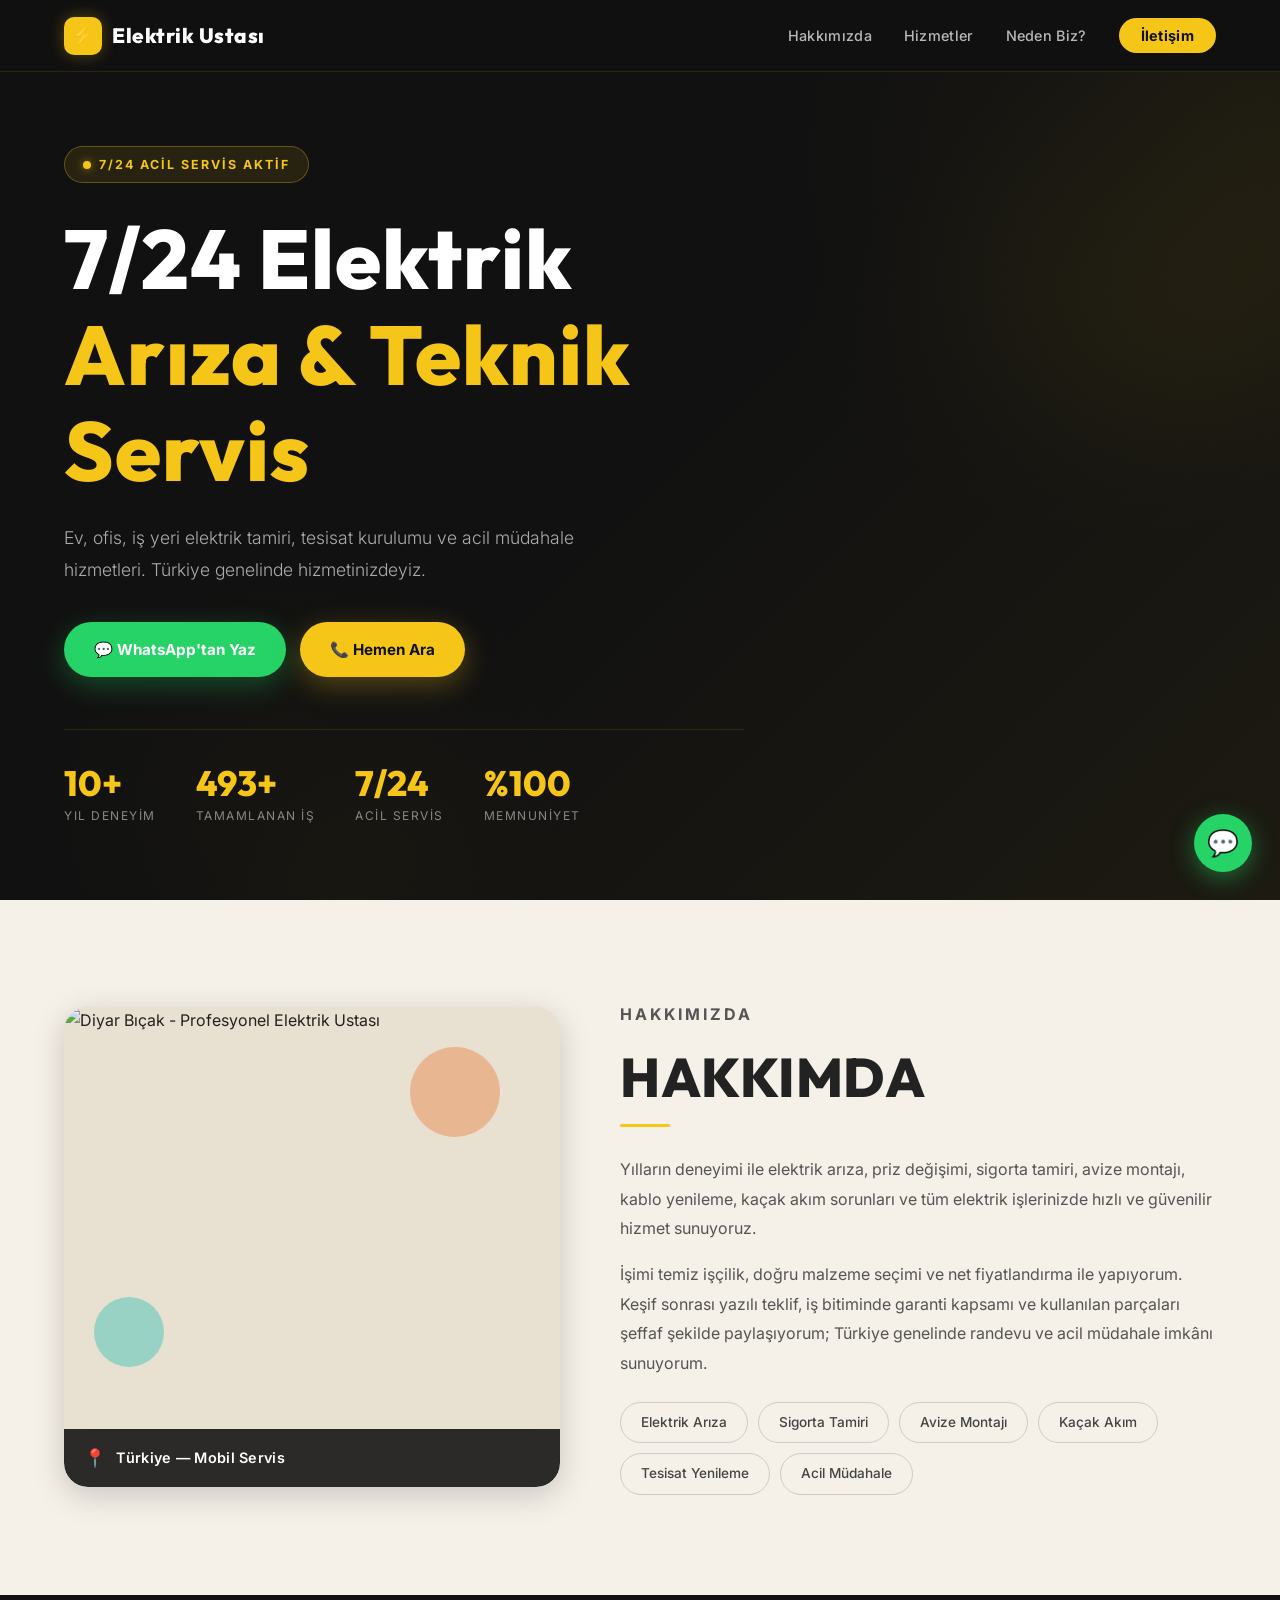
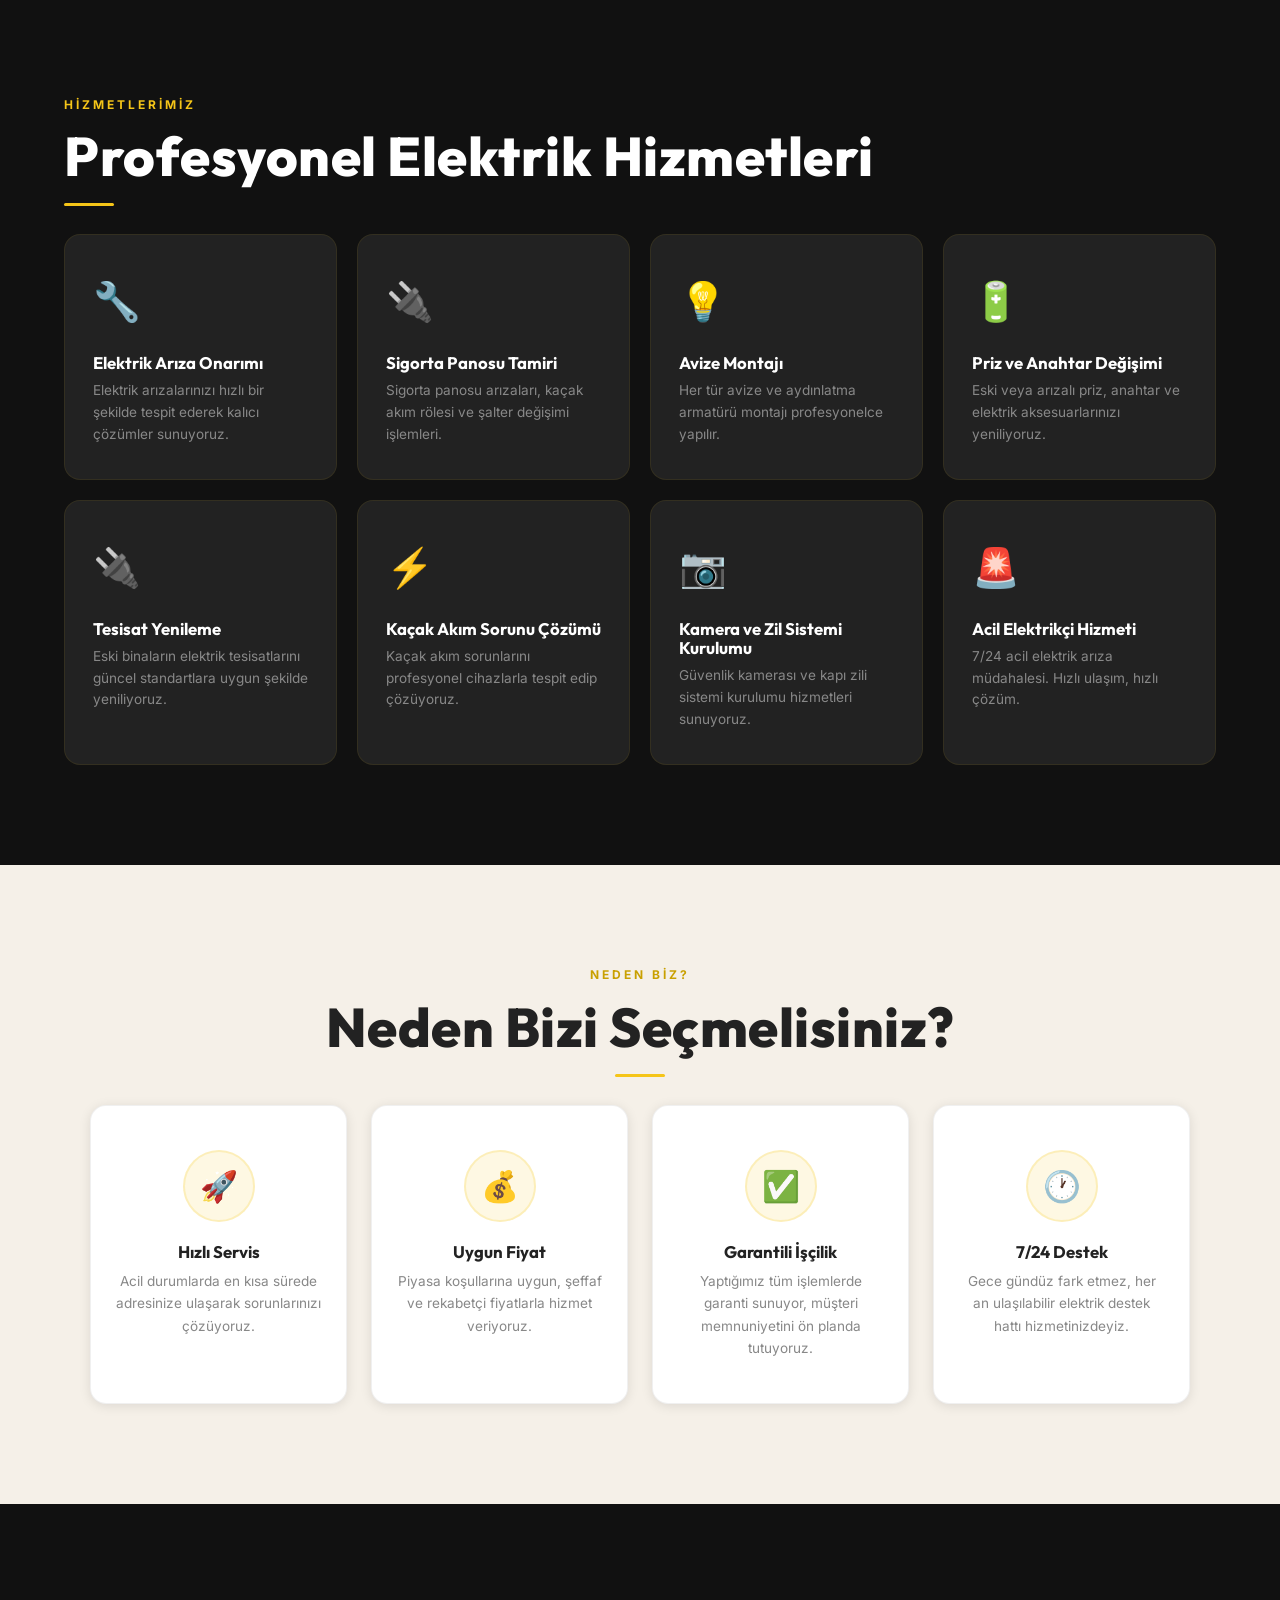
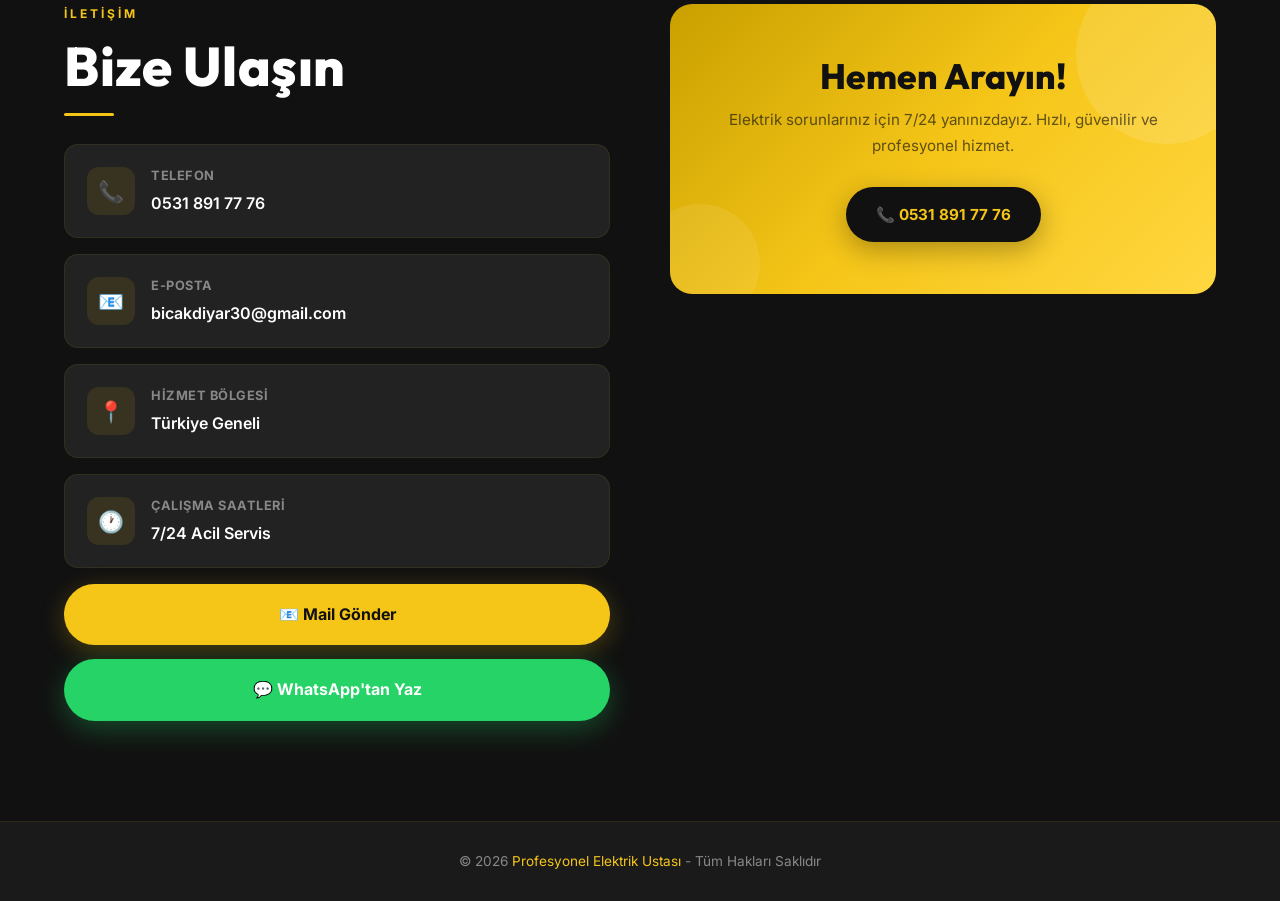
==== commit 2c15d661: "commit" ====
--- a/index.html
+++ b/index.html
@@ -4,330 +4,422 @@
   <meta charset="UTF-8" />
   <meta name="viewport" content="width=device-width, initial-scale=1.0" />
   <title>Profesyonel Elektrik Ustası | 7/24 Acil Servis</title>
-  <meta name="description" content="7/24 elektrik arıza, tesisat, sigorta tamiri ve acil müdahale hizmetleri." />
+  <meta name="description" content="7/24 elektrik arıza, tesisat kurulumu, sigorta tamiri ve acil müdahale hizmetleri. Türkiye genelinde hızlı ve güvenilir elektrik ustası." />
+  <meta name="keywords" content="elektrikçi, elektrik ustası, elektrik arıza, sigorta tamiri, avize montajı, tesisat, acil elektrikçi" />
+
+  <!-- Google Fonts -->
   <link rel="preconnect" href="https://fonts.googleapis.com" />
-  <link href="https://fonts.googleapis.com/css2?family=Bebas+Neue&family=Barlow:wght@300;400;500;600;700&display=swap" rel="stylesheet" />
-  <style>
-    *, *::before, *::after { box-sizing: border-box; margin: 0; padding: 0; }
-    :root {
-      --teal: #0ABDB5;
-      --teal-light: #1ee8df;
-      --teal-dark: #078f89;
-      --navy: #0d1b2a;
-      --navy2: #142336;
-      --navy3: #1a2d3f;
-      --white: #ffffff;
-      --offwhite: #f0f8f8;
-      --gray: #7fa8b0;
-      --card-bg: #112233;
-    }
-    html { scroll-behavior: smooth; }
-    body { font-family: 'Barlow', sans-serif; background: var(--navy); color: var(--white); overflow-x: hidden; }
-
-    /* NAV */
-    nav {
-      position: fixed; top: 0; left: 0; right: 0; z-index: 1000;
-      display: flex; align-items: center; justify-content: space-between;
-      padding: 0 5%; height: 68px;
-      background: rgba(13,27,42,0.97); backdrop-filter: blur(10px);
-      border-bottom: 1px solid rgba(10,189,181,0.15);
-      transition: box-shadow .3s;
-    }
-    nav.scrolled { box-shadow: 0 4px 30px rgba(10,189,181,0.1); }
-    .nav-logo { display: flex; align-items: center; gap: 10px; font-family: 'Bebas Neue', sans-serif; font-size: 1.45rem; letter-spacing: 1px; color: var(--white); text-decoration: none; }
-    .nav-logo .bolt { width: 34px; height: 34px; background: var(--teal); border-radius: 6px; display: flex; align-items: center; justify-content: center; font-size: 1.1rem; }
-    .nav-links { display: flex; gap: 32px; list-style: none; }
-    .nav-links a { color: #a0c4cc; text-decoration: none; font-size: .9rem; font-weight: 500; letter-spacing: .5px; transition: color .2s; }
-    .nav-links a:hover { color: var(--teal); }
-    .nav-cta { background: var(--teal) !important; color: var(--navy) !important; padding: 9px 20px; border-radius: 50px; font-weight: 700 !important; transition: background .2s, transform .2s !important; }
-    .nav-cta:hover { background: var(--teal-light) !important; transform: translateY(-1px); }
-    .hamburger { display: none; flex-direction: column; gap: 5px; cursor: pointer; padding: 4px; }
-    .hamburger span { display: block; width: 26px; height: 2px; background: var(--teal); border-radius: 2px; transition: .3s; }
-    .hamburger.open span:nth-child(1) { transform: translateY(7px) rotate(45deg); }
-    .hamburger.open span:nth-child(2) { opacity: 0; }
-    .hamburger.open span:nth-child(3) { transform: translateY(-7px) rotate(-45deg); }
-    .mobile-menu { display: none; position: fixed; top: 68px; left: 0; right: 0; background: var(--navy2); border-bottom: 2px solid var(--teal); z-index: 999; padding: 24px 5% 28px; flex-direction: column; gap: 18px; }
-    .mobile-menu.open { display: flex; }
-    .mobile-menu a { color: #a0c4cc; text-decoration: none; font-size: 1rem; font-weight: 500; border-bottom: 1px solid rgba(255,255,255,.06); padding-bottom: 14px; transition: color .2s; }
-    .mobile-menu a:hover { color: var(--teal); }
-    .mobile-menu a:last-child { border-bottom: none; }
-
-    /* HERO */
-    #hero { min-height: 100vh; display: flex; align-items: center; position: relative; overflow: hidden; padding: 0 5%; padding-top: 68px; }
-    .hero-bg {
-      position: absolute; inset: 0;
-      background: linear-gradient(135deg, rgba(13,27,42,0.96) 0%, rgba(10,40,55,0.92) 60%, rgba(10,189,181,0.08) 100%);
-      z-index: 0;
-    }
-    .hero-deco { position: absolute; right: 0; top: 0; bottom: 0; width: 48%; z-index: 0; overflow: hidden; }
-    .hero-deco::before { content: ''; position: absolute; inset: 0; background: linear-gradient(to right, var(--navy) 0%, transparent 40%); z-index: 1; }
-    .hero-photo { position: absolute; right: 0; bottom: 0; width: 100%; height: 100%; object-fit: cover; object-position: center top; opacity: 0.55; filter: saturate(0.7) contrast(1.1); }
-    .hero-deco::after { content: ''; position: absolute; inset: 0; background: linear-gradient(to top, var(--navy) 0%, transparent 40%); z-index: 1; }
-    .hero-content { position: relative; z-index: 1; max-width: 640px; }
-    .hero-badge { display: inline-flex; align-items: center; gap: 8px; background: rgba(10,189,181,0.12); border: 1px solid rgba(10,189,181,0.35); border-radius: 50px; padding: 6px 16px; font-size: .8rem; font-weight: 600; letter-spacing: 1.5px; text-transform: uppercase; color: var(--teal); margin-bottom: 28px; animation: fadeInUp .6s ease both; }
-    .hero-badge .dot { width: 7px; height: 7px; background: var(--teal); border-radius: 50%; animation: pulse 1.5s ease infinite; }
-    @keyframes pulse { 0%, 100% { transform: scale(1); opacity: 1; } 50% { transform: scale(1.5); opacity: .5; } }
-    .hero-title { font-family: 'Bebas Neue', sans-serif; font-size: clamp(2.8rem, 7vw, 6rem); line-height: 1; letter-spacing: 2px; margin-bottom: 24px; animation: fadeInUp .7s .1s ease both; }
-    .hero-title .highlight { color: var(--teal); display: block; }
-    .hero-sub { font-size: 1.05rem; font-weight: 300; color: #a0c4cc; line-height: 1.75; max-width: 480px; margin-bottom: 38px; animation: fadeInUp .7s .2s ease both; }
-    .hero-buttons { display: flex; gap: 14px; flex-wrap: wrap; animation: fadeInUp .7s .3s ease both; }
-    .btn { display: inline-flex; align-items: center; gap: 9px; padding: 14px 28px; border-radius: 50px; font-weight: 700; font-size: .95rem; text-decoration: none; transition: transform .2s, box-shadow .2s, background .2s; cursor: pointer; border: none; }
-    .btn:hover { transform: translateY(-3px); }
-    .btn-whatsapp { background: #25D366; color: #fff; box-shadow: 0 8px 32px rgba(37,211,102,.3); }
-    .btn-whatsapp:hover { background: #20bd5a; box-shadow: 0 12px 40px rgba(37,211,102,.45); }
-    .btn-call { background: var(--teal); color: var(--navy); box-shadow: 0 8px 32px rgba(10,189,181,.3); }
-    .btn-call:hover { background: var(--teal-light); box-shadow: 0 12px 40px rgba(10,189,181,.45); }
-    .btn-mail { background: transparent; color: var(--white); border: 2px solid rgba(10,189,181,0.35); }
-    .btn-mail:hover { border-color: var(--teal); color: var(--teal); }
-    .hero-stats { display: flex; gap: 36px; margin-top: 50px; padding-top: 36px; border-top: 1px solid rgba(10,189,181,0.15); animation: fadeInUp .7s .4s ease both; flex-wrap: wrap; }
-    .stat-num { font-family: 'Bebas Neue', sans-serif; font-size: 2.2rem; color: var(--teal); line-height: 1; }
-    .stat-label { font-size: .78rem; color: var(--gray); margin-top: 4px; text-transform: uppercase; letter-spacing: 1px; }
-    @keyframes fadeInUp { from { opacity: 0; transform: translateY(30px); } to { opacity: 1; transform: translateY(0); } }
-
-    /* SECTIONS */
-    section { padding: 96px 5%; }
-    .section-tag { font-size: .75rem; font-weight: 700; text-transform: uppercase; letter-spacing: 3px; color: var(--teal); margin-bottom: 12px; }
-    .section-title { font-family: 'Bebas Neue', sans-serif; font-size: clamp(2.2rem, 5vw, 3.8rem); letter-spacing: 1px; margin-bottom: 18px; line-height: 1; }
-    .section-line { width: 50px; height: 3px; background: var(--teal); margin-bottom: 28px; border-radius: 2px; }
-
-    /* ABOUT */
-    #about { background: var(--navy2); }
-    .about-inner { display: grid; grid-template-columns: 1fr 1fr; gap: 60px; align-items: center; }
-    .about-text p { font-size: 1.05rem; font-weight: 300; color: #a0c4cc; line-height: 1.85; }
-
-    /* PHOTO CARD */
-    .about-photo-wrap { position: relative; border-radius: 20px; overflow: hidden; }
-    .about-photo-wrap img { width: 100%; max-height: 420px; object-fit: cover; object-position: center top; border-radius: 20px; display: block; filter: saturate(0.85); }
-    .about-photo-wrap::after { content: ''; position: absolute; inset: 0; border-radius: 20px; border: 2px solid rgba(10,189,181,0.3); pointer-events: none; }
-    .about-photo-badge { position: absolute; bottom: 18px; left: 18px; background: rgba(13,27,42,0.92); backdrop-filter: blur(8px); border: 1px solid rgba(10,189,181,0.35); border-radius: 12px; padding: 12px 18px; display: flex; align-items: center; gap: 10px; }
-    .about-photo-badge .badge-icon { font-size: 1.4rem; }
-    .about-photo-badge .badge-text strong { display: block; font-size: .9rem; font-weight: 700; color: var(--white); }
-    .about-photo-badge .badge-text span { font-size: .78rem; color: var(--teal); }
-
-    /* SERVICES */
-    #services { background: var(--navy); }
-    .services-grid { display: grid; grid-template-columns: repeat(auto-fill, minmax(260px, 1fr)); gap: 20px; margin-top: 16px; }
-    .service-card { background: var(--card-bg); border: 1px solid rgba(10,189,181,0.1); border-radius: 14px; padding: 32px 28px; transition: transform .3s, border-color .3s, box-shadow .3s; position: relative; overflow: hidden; cursor: default; }
-    .service-card::before { content: ''; position: absolute; inset: 0; background: linear-gradient(135deg, rgba(10,189,181,0.06) 0%, transparent 60%); opacity: 0; transition: opacity .3s; }
-    .service-card:hover { transform: translateY(-6px); border-color: rgba(10,189,181,0.4); box-shadow: 0 20px 50px rgba(10,189,181,0.08); }
-    .service-card:hover::before { opacity: 1; }
-    .service-icon { font-size: 2.2rem; margin-bottom: 16px; display: block; }
-    .service-card h3 { font-size: 1.05rem; font-weight: 700; margin-bottom: 8px; }
-    .service-card p { font-size: .85rem; color: var(--gray); line-height: 1.6; }
-    .service-arrow { position: absolute; bottom: 20px; right: 22px; color: var(--teal); font-size: 1.2rem; opacity: 0; transform: translateX(-6px); transition: opacity .3s, transform .3s; }
-    .service-card:hover .service-arrow { opacity: 1; transform: translateX(0); }
-
-    /* WHY */
-    #why { background: var(--navy2); }
-    .why-grid { display: grid; grid-template-columns: repeat(auto-fill, minmax(220px, 1fr)); gap: 24px; margin-top: 16px; }
-    .why-card { text-align: center; padding: 40px 24px; background: var(--navy3); border-radius: 16px; border: 1px solid rgba(10,189,181,0.1); transition: transform .3s, border-color .3s; }
-    .why-card:hover { transform: translateY(-4px); border-color: rgba(10,189,181,0.35); }
-    .why-icon-wrap { width: 70px; height: 70px; background: rgba(10,189,181,0.1); border-radius: 50%; display: flex; align-items: center; justify-content: center; font-size: 1.9rem; margin: 0 auto 20px; border: 2px solid rgba(10,189,181,0.2); transition: background .3s; }
-    .why-card:hover .why-icon-wrap { background: rgba(10,189,181,0.2); }
-    .why-card h3 { font-size: 1.05rem; font-weight: 700; margin-bottom: 8px; }
-    .why-card p { font-size: .85rem; color: var(--gray); line-height: 1.6; }
-
-    /* CONTACT */
-    #contact { background: var(--navy); }
-    .contact-inner { display: grid; grid-template-columns: 1fr 1fr; gap: 60px; align-items: start; }
-    .contact-info { display: flex; flex-direction: column; gap: 16px; margin-top: 8px; }
-    .contact-item { display: flex; align-items: center; gap: 16px; padding: 18px 22px; background: var(--card-bg); border: 1px solid rgba(10,189,181,0.1); border-radius: 12px; transition: border-color .3s; }
-    .contact-item:hover { border-color: rgba(10,189,181,0.35); }
-    .contact-item-icon { width: 46px; height: 46px; background: rgba(10,189,181,0.1); border-radius: 10px; display: flex; align-items: center; justify-content: center; font-size: 1.2rem; flex-shrink: 0; }
-    .contact-item-text strong { display: block; font-size: .82rem; color: var(--gray); margin-bottom: 3px; }
-    .contact-item-text span { font-size: .98rem; font-weight: 600; }
-    .contact-buttons { display: flex; flex-direction: column; gap: 14px; margin-top: 12px; }
-    .contact-buttons .btn { justify-content: center; font-size: 1rem; padding: 17px 30px; }
-    .cta-strip { background: linear-gradient(135deg, var(--teal-dark), var(--teal)); border-radius: 20px; padding: 48px 36px; text-align: center; }
-    .cta-strip h3 { font-family: 'Bebas Neue', sans-serif; font-size: 2.2rem; color: var(--navy); letter-spacing: 1px; margin-bottom: 8px; }
-    .cta-strip p { color: rgba(13,27,42,0.72); font-size: .95rem; margin-bottom: 24px; }
-    .cta-strip .btn-dark { background: var(--navy); color: var(--teal); box-shadow: 0 8px 28px rgba(0,0,0,.35); }
-    .cta-strip .btn-dark:hover { background: var(--navy2); }
-
-    /* FOOTER */
-    footer { background: var(--navy2); border-top: 1px solid rgba(10,189,181,0.1); text-align: center; padding: 28px 5%; color: var(--gray); font-size: .85rem; }
-    footer span { color: var(--teal); }
-
-    /* FLOAT */
-    .float-wa { position: fixed; bottom: 28px; right: 28px; width: 56px; height: 56px; background: #25D366; border-radius: 50%; display: flex; align-items: center; justify-content: center; font-size: 1.55rem; box-shadow: 0 6px 24px rgba(37,211,102,.4); z-index: 900; text-decoration: none; transition: transform .25s, box-shadow .25s; animation: bounceIn .6s ease; }
-    .float-wa:hover { transform: scale(1.1); box-shadow: 0 10px 36px rgba(37,211,102,.55); }
-    @keyframes bounceIn { 0% { transform: scale(0); } 70% { transform: scale(1.15); } 100% { transform: scale(1); } }
-
-    /* REVEAL */
-    .reveal { opacity: 0; transform: translateY(36px); transition: opacity .65s ease, transform .65s ease; }
-    .reveal.visible { opacity: 1; transform: translateY(0); }
-
-    /* RESPONSIVE */
-    @media(max-width: 900px) {
-      .about-inner, .contact-inner { grid-template-columns: 1fr; gap: 36px; }
-      .nav-links { display: none; }
-      .hamburger { display: flex; }
-      .hero-deco { width: 55%; opacity: 0.7; }
-    }
-    @media(max-width: 600px) {
-      section { padding: 70px 5%; }
-      .hero-stats { gap: 22px; }
-      .hero-buttons { flex-direction: column; }
-      .btn { justify-content: center; }
-      .cta-strip { padding: 32px 20px; }
-      .hero-deco { display: none; }
-    }
-  </style>
+  <link rel="preconnect" href="https://fonts.gstatic.com" crossorigin />
+  <link href="https://fonts.googleapis.com/css2?family=Inter:wght@300;400;500;600;700&family=Outfit:wght@400;600;700;800&display=swap" rel="stylesheet" />
+
+  <!-- Stylesheet -->
+  <link rel="stylesheet" href="style.css" />
 </head>
 <body>
 
-<nav id="navbar">
-  <a href="#hero" class="nav-logo">
-    <div class="bolt">⚡</div>
-    Elektrik Ustası
+  <!-- ========== NAVBAR ========== -->
+  <nav class="navbar" id="navbar">
+    <a href="#hero" class="nav-brand">
+      <div class="icon-bolt">⚡</div>
+      Elektrik Ustası
+    </a>
+    <ul class="nav-links">
+      <li><a href="#about">Hakkımızda</a></li>
+      <li><a href="#services">Hizmetler</a></li>
+      <li><a href="#why">Neden Biz?</a></li>
+      <li><a href="#contact" class="nav-cta">İletişim</a></li>
+    </ul>
+    <div class="hamburger" id="hamburger">
+      <span></span><span></span><span></span>
+    </div>
+  </nav>
+
+  <!-- Mobile Menu -->
+  <div class="mobile-menu" id="mobileMenu">
+    <a href="#about" class="mm-link">Hakkımızda</a>
+    <a href="#services" class="mm-link">Hizmetler</a>
+    <a href="#why" class="mm-link">Neden Biz?</a>
+    <a href="#contact" class="mm-link">İletişim</a>
+    <a href="tel:+905318917776" style="color:var(--yellow);font-weight:700;">📞 Hemen Ara</a>
+  </div>
+
+  <!-- ========== HERO ========== -->
+  <section id="hero">
+    <div class="hero-bg-overlay"></div>
+    <div class="hero-glow hero-glow-1"></div>
+    <div class="hero-glow hero-glow-2"></div>
+
+    <div class="hero-content">
+      <div class="hero-badge">
+        <div class="pulse-dot"></div>
+        7/24 Acil Servis Aktif
+      </div>
+
+      <h1 class="hero-title">
+        7/24 Elektrik<br>
+        <span class="accent">Arıza &amp; Teknik Servis</span>
+      </h1>
+
+      <p class="hero-sub">
+        Ev, ofis, iş yeri elektrik tamiri, tesisat kurulumu ve acil müdahale hizmetleri.
+        Türkiye genelinde hizmetinizdeyiz.
+      </p>
+
+      <div class="hero-buttons">
+        <a class="btn btn-whatsapp" id="hero-whatsapp-btn"
+           href="https://wa.me/905318917776?text=Merhaba%20elektrik%20hizmeti%20almak%20istiyorum"
+           target="_blank" rel="noopener">
+          💬 WhatsApp'tan Yaz
+        </a>
+        <a class="btn btn-call" id="hero-call-btn" href="tel:+905318917776">
+          📞 Hemen Ara
+        </a>
+      </div>
+
+      <div class="hero-stats">
+        <div class="stat">
+          <div class="stat-value" data-target="10">0</div>
+          <div class="stat-label">Yıl Deneyim</div>
+        </div>
+        <div class="stat">
+          <div class="stat-value" data-target="500">0</div>
+          <div class="stat-label">Tamamlanan İş</div>
+        </div>
+        <div class="stat">
+          <div class="stat-value stat-static">7/24</div>
+          <div class="stat-label">Acil Servis</div>
+        </div>
+        <div class="stat">
+          <div class="stat-value stat-static">%100</div>
+          <div class="stat-label">Memnuniyet</div>
+        </div>
+      </div>
+    </div>
+  </section>
+
+  <!-- ========== ABOUT ========== -->
+  <section id="about">
+    <div class="about-grid">
+      <!-- Photo Card -->
+      <div class="about-photo-card reveal">
+        <img src="WhatsApp Image 2026-04-25 at 21.10.52.jpeg" alt="Diyar Bıçak - Profesyonel Elektrik Ustası" />
+        <div class="deco-circle deco-circle-1"></div>
+        <div class="deco-circle deco-circle-2"></div>
+        <div class="about-location-badge">
+          <span class="pin-icon">📍</span>
+          <span>Türkiye — Mobil Servis</span>
+        </div>
+      </div>
+
+      <!-- Text Content -->
+      <div class="about-text reveal">
+        <p class="section-tag">Hakkımızda</p>
+        <h2 class="section-title">HAKKIMDA</h2>
+        <div class="section-line"></div>
+        <p>
+          Yılların deneyimi ile elektrik arıza, priz değişimi, sigorta tamiri, avize montajı,
+          kablo yenileme, kaçak akım sorunları ve tüm elektrik işlerinizde hızlı ve güvenilir
+          hizmet sunuyoruz.
+        </p>
+        <p>
+          İşimi temiz işçilik, doğru malzeme seçimi ve net fiyatlandırma ile yapıyorum.
+          Keşif sonrası yazılı teklif, iş bitiminde garanti kapsamı ve kullanılan parçaları
+          şeffaf şekilde paylaşıyorum; Türkiye genelinde randevu ve acil müdahale imkânı sunuyorum.
+        </p>
+
+        <div class="skill-tags">
+          <span class="skill-tag">Elektrik Arıza</span>
+          <span class="skill-tag">Sigorta Tamiri</span>
+          <span class="skill-tag">Avize Montajı</span>
+          <span class="skill-tag">Kaçak Akım</span>
+          <span class="skill-tag">Tesisat Yenileme</span>
+          <span class="skill-tag">Acil Müdahale</span>
+        </div>
+      </div>
+    </div>
+  </section>
+
+  <!-- ========== SERVICES ========== -->
+  <section id="services">
+    <div class="reveal">
+      <p class="section-tag" style="color:var(--yellow);">Hizmetlerimiz</p>
+      <h2 class="section-title light">Profesyonel Elektrik Hizmetleri</h2>
+      <div class="section-line"></div>
+    </div>
+
+    <div class="services-grid">
+      <div class="service-card reveal">
+        <span class="service-icon">🔧</span>
+        <h3>Elektrik Arıza Onarımı</h3>
+        <p>Elektrik arızalarınızı hızlı bir şekilde tespit ederek kalıcı çözümler sunuyoruz.</p>
+        <span class="service-arrow">→</span>
+      </div>
+
+      <div class="service-card reveal">
+        <span class="service-icon">🔌</span>
+        <h3>Sigorta Panosu Tamiri</h3>
+        <p>Sigorta panosu arızaları, kaçak akım rölesi ve şalter değişimi işlemleri.</p>
+        <span class="service-arrow">→</span>
+      </div>
+
+      <div class="service-card reveal">
+        <span class="service-icon">💡</span>
+        <h3>Avize Montajı</h3>
+        <p>Her tür avize ve aydınlatma armatürü montajı profesyonelce yapılır.</p>
+        <span class="service-arrow">→</span>
+      </div>
+
+      <div class="service-card reveal">
+        <span class="service-icon">🔋</span>
+        <h3>Priz ve Anahtar Değişimi</h3>
+        <p>Eski veya arızalı priz, anahtar ve elektrik aksesuarlarınızı yeniliyoruz.</p>
+        <span class="service-arrow">→</span>
+      </div>
+
+      <div class="service-card reveal">
+        <span class="service-icon">🔌</span>
+        <h3>Tesisat Yenileme</h3>
+        <p>Eski binaların elektrik tesisatlarını güncel standartlara uygun şekilde yeniliyoruz.</p>
+        <span class="service-arrow">→</span>
+      </div>
+
+      <div class="service-card reveal">
+        <span class="service-icon">⚡</span>
+        <h3>Kaçak Akım Sorunu Çözümü</h3>
+        <p>Kaçak akım sorunlarını profesyonel cihazlarla tespit edip çözüyoruz.</p>
+        <span class="service-arrow">→</span>
+      </div>
+
+      <div class="service-card reveal">
+        <span class="service-icon">📷</span>
+        <h3>Kamera ve Zil Sistemi Kurulumu</h3>
+        <p>Güvenlik kamerası ve kapı zili sistemi kurulumu hizmetleri sunuyoruz.</p>
+        <span class="service-arrow">→</span>
+      </div>
+
+      <div class="service-card reveal">
+        <span class="service-icon">🚨</span>
+        <h3>Acil Elektrikçi Hizmeti</h3>
+        <p>7/24 acil elektrik arıza müdahalesi. Hızlı ulaşım, hızlı çözüm.</p>
+        <span class="service-arrow">→</span>
+      </div>
+    </div>
+  </section>
+
+  <!-- ========== WHY US ========== -->
+  <section id="why">
+    <div class="reveal" style="text-align:center; margin-bottom:16px;">
+      <p class="section-tag">Neden Biz?</p>
+      <h2 class="section-title">Neden Bizi Seçmelisiniz?</h2>
+      <div class="section-line" style="margin:0 auto 28px;"></div>
+    </div>
+
+    <div class="why-grid">
+      <div class="why-card reveal">
+        <div class="why-icon-circle">🚀</div>
+        <h3>Hızlı Servis</h3>
+        <p>Acil durumlarda en kısa sürede adresinize ulaşarak sorunlarınızı çözüyoruz.</p>
+      </div>
+
+      <div class="why-card reveal">
+        <div class="why-icon-circle">💰</div>
+        <h3>Uygun Fiyat</h3>
+        <p>Piyasa koşullarına uygun, şeffaf ve rekabetçi fiyatlarla hizmet veriyoruz.</p>
+      </div>
+
+      <div class="why-card reveal">
+        <div class="why-icon-circle">✅</div>
+        <h3>Garantili İşçilik</h3>
+        <p>Yaptığımız tüm işlemlerde garanti sunuyor, müşteri memnuniyetini ön planda tutuyoruz.</p>
+      </div>
+
+      <div class="why-card reveal">
+        <div class="why-icon-circle">🕐</div>
+        <h3>7/24 Destek</h3>
+        <p>Gece gündüz fark etmez, her an ulaşılabilir elektrik destek hattı hizmetinizdeyiz.</p>
+      </div>
+    </div>
+  </section>
+
+  <!-- ========== CONTACT ========== -->
+  <section id="contact">
+    <div class="contact-grid">
+      <!-- Left: Info -->
+      <div class="reveal">
+        <p class="section-tag" style="color:var(--yellow);">İletişim</p>
+        <h2 class="section-title light">Bize Ulaşın</h2>
+        <div class="section-line"></div>
+
+        <div class="contact-info-list">
+          <div class="contact-item">
+            <div class="contact-item-icon">📞</div>
+            <div class="contact-item-text">
+              <strong>Telefon</strong>
+              <span>0531 891 77 76</span>
+            </div>
+          </div>
+
+          <div class="contact-item">
+            <div class="contact-item-icon">📧</div>
+            <div class="contact-item-text">
+              <strong>E-posta</strong>
+              <span>bicakdiyar30@gmail.com</span>
+            </div>
+          </div>
+
+          <div class="contact-item">
+            <div class="contact-item-icon">📍</div>
+            <div class="contact-item-text">
+              <strong>Hizmet Bölgesi</strong>
+              <span>Türkiye Geneli</span>
+            </div>
+          </div>
+
+          <div class="contact-item">
+            <div class="contact-item-icon">🕐</div>
+            <div class="contact-item-text">
+              <strong>Çalışma Saatleri</strong>
+              <span>7/24 Acil Servis</span>
+            </div>
+          </div>
+        </div>
+
+        <div class="contact-buttons">
+          <a class="btn btn-mail-contact" id="contact-mail-btn"
+             href="mailto:bicakdiyar30@gmail.com?subject=Elektrik%20Hizmeti%20Talebi">
+            📧 Mail Gönder
+          </a>
+          <a class="btn btn-whatsapp" id="contact-whatsapp-btn"
+             href="https://wa.me/905318917776?text=Merhaba%20bilgi%20almak%20istiyorum"
+             target="_blank" rel="noopener">
+            💬 WhatsApp'tan Yaz
+          </a>
+        </div>
+      </div>
+
+      <!-- Right: CTA Card -->
+      <div class="reveal">
+        <div class="cta-card">
+          <h3>Hemen Arayın!</h3>
+          <p>Elektrik sorunlarınız için 7/24 yanınızdayız. Hızlı, güvenilir ve profesyonel hizmet.</p>
+          <a class="btn btn-dark" id="cta-call-btn" href="tel:+905318917776">
+            📞 0531 891 77 76
+          </a>
+        </div>
+      </div>
+    </div>
+  </section>
+
+  <!-- ========== FOOTER ========== -->
+  <footer>
+    <p>&copy; 2026 <span>Profesyonel Elektrik Ustası</span> - Tüm Hakları Saklıdır</p>
+  </footer>
+
+  <!-- ========== FLOATING WHATSAPP ========== -->
+  <a class="float-whatsapp" id="float-wa-btn"
+     href="https://wa.me/905318917776?text=Merhaba%20bilgi%20almak%20istiyorum"
+     target="_blank" rel="noopener"
+     title="WhatsApp ile iletişim">
+    💬
   </a>
-  <ul class="nav-links">
-    <li><a href="#about">Hakkımızda</a></li>
-    <li><a href="#services">Hizmetler</a></li>
-    <li><a href="#why">Neden Biz?</a></li>
-    <li><a href="#contact" class="nav-cta">İletişim</a></li>
-  </ul>
-  <div class="hamburger" id="hamburger">
-    <span></span><span></span><span></span>
-  </div>
-</nav>
-
-<div class="mobile-menu" id="mobileMenu">
-  <a href="#about" class="mm-link">Hakkımızda</a>
-  <a href="#services" class="mm-link">Hizmetler</a>
-  <a href="#why" class="mm-link">Neden Biz?</a>
-  <a href="#contact" class="mm-link">İletişim</a>
-  <a href="tel:+905318917776" style="color:var(--teal);font-weight:700;">📞 Hemen Ara</a>
-</div>
-
-<!-- HERO -->
-<section id="hero">
-  <div class="hero-bg"></div>
-  <div class="hero-deco">
-    <img class="hero-photo" src="profil.jpeg" alt="Diyar Bıçak - Elektrik Ustası" />[base64]/dVTsSRZfSn2l7G7+UAc11w2MHuYvivw5Drto+F/fryrV5HqOn3FjcfZ7pShU4D4r6BEIGfQ1maz4TsdagZZogHPRh1FaJ2JseGNuVcSp5ij+NajaVekcxA9GrtdT+Guq6c5axPnx/3a52+0PU7bIn018juFq7iM5J3IIa4QD6c0wum7jfO3v0qxb2FxPJtj092I/2TW5YeCtb1EgLbeSh7kdKTYHNsHYjeMsfuoK6/wAI+EpXl+23qn/ZSuu8O/De00srNd/vpfeuoltY44ztjVcDAwOlZ2GkU9JgWGInaAabDzdP9afFKtpEDIxw3cVHaOHncjpQMu0CigUhDl4NUfEX/INl/wB2rw6iqHiPnTZf92lLYcdzyR2ZJH9M1JG24elQyuu9wDzmnwMQOnFSloehEnVQvRjU6Ee9QgArmpogqjPWpNSbYMZzzUZCkjnmnfe7c0ixkmhjRKgJGDV3SJB/atmBkkTL/OqRJIxV3Ro/+JjaHr+9X+dNImT0Z65l6Kf5Y9KKqx59zJViRSg469abnI9KMdq5DSKHg7qRutCccUrUDW9hpOKaX7UMc01sCk9SxwORSAc/[base64]/COayemryV1I2opZiAo7muP8TePoNO3QWWHl6Z7CqJHyaHrFqu6TXig9zWbcmSI4l8ThvbaDXD6l4qu7+Rjc3Ttk8ItZn2yRzkW7H/AHjVKLFc9GgEXmZj8RRqx77AK1rXS9WnT/RvESyA/wB2vJftsi8m149jU1n4kms5gYpZYWB6E8UcoXPVJNH8To4C6yT/AMBqJtD8TO3zayf++azfDfxFLOkOpAMp4ElegQyQ3UQmhYOjdCKhoaZyCafqVpIkV7f70Y8DFb1nB5LEdeK0JbaOQZdQ2OmaqRNmZh6UASkEDihc45p2QOpo3L/eFACjgiqHiQf8S6T6VoLywqh4i/5B8g9VNKWw47njc/Fy+B3NTRkkYFMnYLPJx/FT4icZzUrY9BE6MVX19akjLAfKajUADJ61JEx79PSkjQsKTtyacpIwRxmmIwPUcU7HoKGgHs2DWjpBH9oWQ7+cn86zMe9aGlOBf2hI5Eq8/[base64]/NyD061HuODipTGAM1HnqBQAwZPOQKVyxXqOtMmXIAGRUbkxLlecUwOgsVP2Pk5q5b42c9qp6a5ksNxGDUGuakNL0mWbODjArrgtDBnN+PvGQtQbG1kwehIryq5vWuHPzH3anatfSX128jEksc5qmNrcYOBWsUQTRgt/qwF9XalARj80ksh/wBnpTRwPn59FqePf1MixD0HWrAYIYz0M8Z9TmntA5jP3Z0/WrcW5uEuFf2YU82/zcARye3Q0CM1AbchoyTH3B6iu78CeMXsLhLS4ctbycDJ6VxtyuMuoww4YVWgcwzjDYB5U+9S0B9I7lkj8xDlWGRWdB/r3+tZHgHXTqmk+TI37yIY/CteEjznJPGazKKfiG0u7y1CWcpjk9RXMxeH/Eayoxv2Kg8jPWu6Lp/eH50b0/vD86QEVlbGJU3sxbAzVfxG22wkPtWgjBmGCDWd4jH+gv8ASlLYcdzyG6IMz9uaW34ODUVx/wAfEpz/ABVJbg/xVMdjvRc2AilRccCogxIqWI4xQjQsJkD5hUq47frVdiSRxxT1c9qGUPb71XdLIN9bA/8APVf5iqJbJwatafxdwEHkSKf1oQpbHtHlj+6KKh+0fWimcVjOjGBzTnIFRqTjrRurjbsXYU89qcq8ZNIDTgeMGkmFhjKGOAKaIzmpAcHpSlqoBoUDrzSbefalFKGGelBLQxvemggng0+RgRUaAE1PMUkKxxUYfJIqVlDUwLxTFoI7nbUca5OTUpTihBjimK+gq/[base64]/WpACRXQiB64A3D7x6e1WNOsri8n8q0t2nk7nHSqw3KR9K9c+EtpaGxeYKpm9+tJuwzgLnSL/AE/H2+xaIH+LHSkKgDYxz3U17R4zgt59FmM6rkDgmvD7i4EbBB2NLmFYgu3ztcd/las6UbAf9k5q2770bnjdUEwBMnTpSbuB2/wy1DytUaIHCyL0r0q3VfNk3KDzXkPgRiuuW4HFevwf62Q1LGicxxd4lpPLhP8AyxWnHkUY5qRioqKRtQL9KzfEh/0B/pWkvDVneIubJ8+lKWw4bnjs4HnyAHHzU+M9OaivDi7fPrUsJx3HNStjviWUUGpk9aroWJx0qZSegNNGlyUuoxmnRyLk5FR8twVqRVH40pMEiXgH2qeyIF1Fj++P51XxtHWpbMg3MJB/jH86EN7Hr28ehoqPI9aKo5yuopwAH1oXBpwTPNcVibiAgGnF89KCtNPTiiwXFLUzNLtppBzQyhSwFMMwAwM5pSuRimlKlXAaGz161MBtpiqM9KlC8cmqsA0Uw53YqXAAzTByaZDS3HAgLzQoyc0mO1B+XvSEkK+F71Guc5pchvekIxwKTbLJFPFBJBpittpd/wAuSKdxPcVgGHoKhK84pyB5WyeBSkLu60PUYzgUxhkU4jml4U1K7CIkjz3pZFwfapcDtSMM1SQXIDgEHpSOM89SKVyBxjNM5Y/Lx60wuRSb8cdKiVW+tWpMAgUhGOKBMrMgJx3qKRGXvVl+TkCo2APWgSK5yBQ6jA4qchSuDUZTA9qEBsWIxaV598ULQ7oZx0r0G1GLSsbxvpP9o6KWVcsg4rthsjnkeJAdR6U9Rkj3FPljKSHI6HBoVQDt7E/Ka3JDYSMjqO1bOga/faDL5tlLweqGs5Rk4yA4/WkdcHlCD6rSsB1Gq+M9R1uLZcMETuAetc5LGJGLDp2psagYwrk+9TMwVfm+92WlYCmY9jBM9eahePJY/wB48VYuN3bG41GrbzzjC/rSsB1Xw8tDNratjiNa9TiR2d/LAznvXKfDbSDbWUl5IpDP0zXWW333+tQxoeYrz/nnH/31SeXe/wDPOP8A76qUmk59TTAIlnDYmRR9DWf4iwbGXPpWkpORzWZ4iP8Aojg+hqJbFR3PHrtQbh+ec0+FRxmi6XdcyfWhCR2qUd6LAwDipAc81GnPWpAuOKZSLEZGATUqgNyBUMa4HtVhVx0qZFIQqCOaksQRdxDH8Y/[base64]/[base64]/gmI9mphTaCATE3dW6VC/mgcoj+4p3EW0lBPzTgj2okmUP8AJ37mqsTyD/lmo96kZPMI3HcewWncELPICuAc+prS8L6MdYvY0wRCpySe9TaP4PvtaZf3TJFnv3r1TRPDNtpFokaxDcByahsaRpWEKWlqtvGoCouMiordwpfcQOat7QiHA7VVtQhLiRdwzUjZN50X/PRfzo86P++tSeTaY/1H600w2ef9R+tF2KwsbKxG0g1meIsC3Zj0wa1FWFD+6TbVa+hjulMMoyrVMrtFRdjxa7OLyXHTdT4+nNdH4x8PWukhJrcNlzzmubiGcA1CO6DTRYBG3IqRWU+lREALgU+Nd2MjNO5oWlKheDUqkY61WUYPSplAPWpZQu7tzipLXm5jIPIYfzpnBNSWqAXUWP7w/nVIT2PRd/[base64]/i/RZk2vIGU9iK8Zi1hEDB4SxPSp7W8d2wYwB2zVuRNjvtWsvCOqksSI2Pda5u+8HaGQTbakw9qqxuDwQKn4x0WpdRj5CGx8I6VvP2jUSRXU6XpfhPTsM0gkYeormhsB+6v504hSv3V/Oj2rHyHoUfibQ7cBIZFVR6Cpv+Ev0c8efivMHaMHG0VGZo152A0e0DkPRrjxTZSXCiC5BB6g1ZstRtG3MbiMfjXmI1BU5EK59ahuPEr26f6hPzqlMTiewrfWp/wCW8f50G9tc/wCvj/OvJNG8X/a3cTRqiL3z1rSuPENt5Qkh2se65quYmx6Ut9a7gPPj/OkeRHkBRgw9Qa86t9ZD7SIUJPbNa+3UXtxLD+4GM9annKUGxnxCmRkgiDAsDyM1xSjFT6jc3Fxdt58jOVPeoQMnOaTdzspq0RfmPqaniBA61HjgHNSpn8KRqieMcc0+P68VCuc1KBxwMUDHYIPFS2w/0mLnB3D+dMHSpLfHnx/7w/nTsJnoe1/71FN80etFXY5rl1OKc596jCmlOQea89bALT0bApi4708YppWDoBGetAOTQTQPak+xQucUAkUGmFucUNhsSq/[base64]/wDCRySnKJge9OPiCUdMGseS0mbjaR9Kg8iaJuGP0NHKF2bx1+U9FGajk1uYj7orJjlYHDjBq2sQkXPWlYdxX12SPnbk1g6nrNzdThFYqCelad1BtB4rKNuGlL91pxFI1ob4W9msQPzHqa0dHZ55ljGcMa5JZ3kvAp6dK9A8JWRaZHxmnyi5jvvD/[base64]/wAvjmoZI8HnkUDQwAbc5qpKnmK2RxV4plDiqV2sjRAJwaAuVUiKxkquPc1yHi5dkbNjNd3DD/o5Dscmue17Sxdwsg5pp2ZLVzyKCAfbQ+OprrIIMgHpVi38LxltxHK1faw2YAHStJzT2JjGxn/ZxjNNEIGeOa0jbYXGKaLbGai5djPjt8nJBpLjTo5h059a0PJY9qcsPHzDFCbCxyt7pzQHpkVFaSeW20jIrq7izSVMVzV5bi0nx/Ca1jK+jM3G2o+8gWSHK1z0qOjkKM11kEXmwECqT6WNzNjFNOzFucwkTLcIdpyTXqng+H/V8elcFLbBLhQfWvSfCMYCx9OlVe7JtY9IskAhUU2+YLE/0qS0/[base64]/[base64]/tHK3NsBdpn14r0bw/HiCPvxXE3sANwhxyDXf6An+jx5HaqpkzN/aCi1WuxhW9MVaCbcH1qC8U7G47U5bhFnmfiIEXb4zjNY0Zy3Q1u+IRi9YGshVwc0kjuhsTxjIFWAwFRqvANOx3xTNBsshHSkimJOOlPZMihYgo3YpDHK3OKdv+dR7ilQDHFLjDr9RQN7G/[base64]/TvWp4oY/[base64]/aMa7j/ej612uiLi2T6CuVvkAkGB3rrNF/[base64]/[base64]/j35rV/CZdTPvl+cfWuo0cf6Mn0rmb/AkH1rptH/AOPZPpV0epNQ0bniIGoBhkPvU9z/AKqoYhlDVz3Jjsec+K4xHfk1jDJ6VueMM/[base64]/egCB+CarzZCkirci7hVaZCik0i09Dnblh5jE+tXbQfuBg9az7tSznHrWhZAiACtZ6JGS1bKGoLucfWun0b/j2Qe1czfghx9a6bR/+PVPpVUdyaho3H+qqGI4UipLjhAPWoEyM1pPcmJwXjDnUOKwogAea3vGalbwEc1hIM4NQehT2JG2/[base64]/BqSfrT7Uc5poGy2i7Rx1px6cUKMCnY6UybEZTKnNVWUK2AKuMDiqsxx0pMEOQYpeQaYMgUobI6UDI9xJwahuWPlke1TY5plwv7s/SkUc3Ly5+taVqhEQ+lZzjMxHvWvbKfLH0rSeyM0ZWorg5HrXQaL/[base64]/f7U3OTk0OwCDpSdaG4NJnHWk3cYAc4qSoweacTQAo6mkalFIRmgAAyppAPendqaDk0SYhO9OyKXFNwAalIYpqNhT2xmkxmgBozTjmjpSZpjEK0wrzUgNI1MBmMCgdaXHNIRlqQAwFCHbSsBimgCgQ4vzUisCKg78VKvSriJgx5xSFaQ/fpehqhEF9cG0t2lAziqemau1+jbhjb7VpyRrKhRxkGq0VpFbAiNcZoJuJMcin2xx3qOReKfa8UAaA4XNAOaaDkYpyjApgIcAVC4FSmmOAB9aGhEeM0EelHSkzSGJt5qOc5jb6VMCKgn4jY9sUho558CU/WtaEkRZ9qymXL7veti3GYhWk+hMTJ1IE81uaN/[base64]/[base64]/aq19/qSMdqBpGGGDkH3rah/1QrFhTj8a143AiGPSrmRFGdqS9SK19F/491rHumLZrX0c/uBV0dxVS/[base64]/l+NaxhKXwkyko7nebKTaT3rx27+K+v3DFUa0swRjMcJbGe+5s/niqVv8QPE6Tqp1qSXbyQ8KH8DxWywszN1ke3MKULXmGn/[base64]/WtCIfugazYSHBI6VoRHMeKufQUCjeHrWppLN5A21mXkRCk9c1p6KP3GKqjuRVNOYExjJxmq6fI1WJx8gOelZ73Kq2COtaTeooHN+MSCV965YEjGK6XxYwbbg1y5BI4ODURZ30/[base64]/AJVzXnyXcrny0khYDOW44zjj8apW6AO++QuzLksOjf55qwwtljDQjy3xzjjNepCKirI5G29y3DLNL8kaLEm3I2n9Kj+2MyLLjDLwQe/sfesp72SNyUkII5GP8Ka9/uO+Mqr9SD0arEbJv1kGGIBB49qkhvWhZLlC8ciZG9CQw9wRyK5x7sY5AGeo9KsWt2NinfnPGD2NJ6gex+C/ijA8kGk65KVnchIbo/ckz0DHs3v3r0wkEZBr5UvJo5bVmY/[base64]/8A66UTFx8mSfY1vP8ADi/SQNFKssZGSMcitS0+HN5cx7hiAjjPrWrxEUawwk30OHlZ93IIbqKqyShmJxtbuD3r0K7+GeqJEREVkcdOmRWInw5128d0Nk0LqfvNjafxoVeL6hPCTWyOUaQlfWq6XMinHNek6T8I7oyD+0L+OEd1QZ/nW7D8JNLF7DPb3gcxkFoiy/OaHXiH1ObWuh5lAsgsI7iQb4ZQykfjVjwJf/Y/GmjsZHRBdomV5JDHGP1r0268CabYC4jSySJpclTjIXPXHpXmc2lNo/imwHIAu4ip6fxilGqppoirQdOzPq/Z8vPaqzj5qut3x61UkXLVwNXNERlBSwR/NThT4uDQhssZwKjepMblpjAGqMluM6VHJJhgKk4qKRcnNBaQ5mpmeeKUt600ttOe1S2NCiUhsGobx1xgU9mBYGqVy5MjZPApcwWMbVnEUyMeM1etSHiBz1FYfiOYiMNu4FTaRqKT2yqrjeO1W23ESVmWb8AAhjxVzQEBGSMgVQv/[base64]/[base64]/PQHBXOR0ryHw3ot1LqCIqqQGGdp/Pivozw7oaP4fEDgZZSM9xWVaykrHVhIylF8zPnTxBrGrGeSM6jMsYY8Ann8Kq2UF66Cf7Rdn3Dc/411ni3wLdQ6jKu1ztkJOB94fXtWLY+BZBIH236P2IX+tdEKi5Thq0J8+qudT4T1/VrkpZ3d6b61PyKZP8AWRN298dqdr+jfbdZ08opDG8g5HX/AFi5q/4a8KXdhKtxI7EZ6uAH/HFdL9mt7fxDptxcSJFAj+YzP0BXmsnO0tDSdJ+z1PSZcc49TVVlyx5rE07xtZanrQ0pAwmaNpVz/[base64]/AOEhkTUVt2VgueuK9At76M2UecZIqnfdgrbIx9f/AH7BjxWaihUzitDWJQzgCs/cBirpvQuOg9BuGelPKYb2poYYHanMwwOas0uDA7gB2qdTxg9aZFAj/Nv59KfswaEhpi713be9IxAbB60mAOSOlIfnamgJOaKbtb1NFMD19TzzTgcnpWf/AGtASBkVKNRtwMmRRXHy2OVMtuMUwEHvVCbXLVTjzF/OpINQt3Xd5i/nRZjui3iggDvVObVraJCRICawrzxA24hDx7GhU2xcyOlLrnGRRwa40a1MXznpV231xl5c03TYc6Ol6Unes+DWIZBksM/WpTqVvjO4fnUWZVy51prCs6fWokHykfnUC69FjJYUcrHdGv0FAPNYUniKPswqs/iVVPBquSQnJHUjrmnFgBnNcvF4tjzhiPxouvFMRGFYU1Bk3R0hlUtgGopmx3rkE8TbJOv606fxQH6E03TY+ZHQtIN/40jFXPJrl01/c3J/WnHWyzcNUOLRSZf8Rax/YccL7DslYp5mMhT2z9a52xeC51We9jXak437c5wT1/rVnXLpdQ00xON211f6YPWud02Vo991HuFu77EJ4yR1x7dqpLQ7aMY8qkdhLodpfKGeNd3qBWfN4D05zloS5PTJ4q9pt8uwbmzxWn/aEQUHcOlTzOx3xhGWrMyy8O2ekqPLiQMT1A6V2eiHbAcnA9K5K91eGCIzykmJCN2BnArNtfjFo7tNbwxgvHxnOM0km9RuUYqx1Oq2sMk7SMAwY4ORVeOzhhGUwo9O1cpP8T9Our9NPgt5HeYYJAJAPpnpWo+qtCwSRuo4z3qnFomM4s05pEwQAK5vxHN/oeTj5TnPYDoT9Kttes4POKyprwrfREgvgN8gGd3HT8elOJnWkiLwPGqeOLWTCsJLOQbhz8wwDXqoYhua4PwPpiaRM814IobiKNv3ZYfJvPT8hXVyaxFyQwb6c1TVzzsW17SxqKQTUqlQeK5aXWH3/JmkGsXAGSDTUWjlcjqXcVCWya5v+3pMHIOahGuTkkhTihxYJnStgtTJ/ugda5aXXLonCqTTV8R3CfLJGxoUQua17DGq4GFJrnrnTpGm3hzjr1qK+8QTFuUYVVTWp5zsWNualwY1NGrHOxXys5oeZYgAPxrPkmeEA87iOaY90HXBJyfap5bF3LM88bLvBwRWZc32WIzVa+klUfKGI9hWYTesxZbeRh9KaiK5ZudSQ5j381DbzxjBdhjPes6502/ZvN+zSZPtWW+m6tcS7BBKq57VpGKE2du8OlSqr/uzJ61cNxGloFVhke9cInhjVzcIw81QOuTXS2mkagiKroxFJpdwVyG41HNysbdamypBJOKhuPC1/JdrKAQvvTptG1BHAU5FWrDTaJFYMvBppds4qE6Vq4PyQk/hWnp3h3UZU3SxkH6VV0PnIYpiB0qws2RmrQ8N3ROB1oTw3f7sYOKLoakV9+7jHFKYyQSO1aKeHrsjninJ4du85J4o5kPnMn8TRWt/wjc/rRT5kHObc2l3A4BbNV5tGv3GQzYrdk1WBuQy0ianHICAwxXP7ZkexRzH/CPXzk5Zvzpy6LqSfKrPj611Ud3GEJzUS6kisSTR7Zh7FHKy6HqeOXekttFu0fEm/n1rpJNZRmwCKadTizlsCj2zH7JGcNClIyMmmtoc+MAGtc6xHjAqP+10z8xFHtmHsUZkeiXKnqfzqY6RcgcFvzqzPrAAyuafa60m3Lmj2rD2SMxtHum4INVm0K7IONwrcl1tD90VEdVYjjNP2rF7JHPSaHeqchmpo0G9fqzVvPfzN92Nj+FTwz3kgAED/lR7WQeyic7/AMIvcY3EkfjQvhu5ZuWOK6dodSkACwPUkWl6q3/LAgfWqUpWuRyRuc2nhZz1NObwqx6Ma7CLRtRxygH41YTQ73+IqKXNU7FctPueeT+GLqM/JuqP+xLqBC8hICgkk9hXpi6FdHqy1l+L9Jey8LardSShBHayHd6cU1zyeqE+RK6Z82a58Rb638SQtC5+wW0oLQD/AJbL33fUV6FcCD+x4buwmD2sjCVY/wCKPPJ57ivE9dtyZBOo6Da3+Nbel/[base64]/UnpXWoxjsci9rW1kc9Z6vf6VqHmcxyofusOn4V0k/xIlnCRyBflI5zzmkvvCGqzncLKKPOCWuJQW9/u1z2o+DtQtwXneLPogIAqnyP4iZRq0/heh6vpGqxahYR3cbZRh1PrVC51y0sbuK5u5NkTNhTnGD9a5/w1K2keHRDJJ87yMx9h0rmfFWtkiCIY4JJBrCFFNtGtTENRTe434meJ4ta8RbtOuS1pDEqjYSAXPLH37flXOWt3qhYG2nusjukjDH45qYvBd8tbRhv7w4z+Vadmi8AjjsBXbGCSsjzJzc5OTJbDx74s8PuhGozMnUJPiVD7c/416J4U+OVndyrb+I7NbcMcfabYEoP95eo/DNed3tjHcwMpHXkex9a5iSNoJGRhhl4qZUoyVmEZtH2JZf2Zqdol5Y3EN1BIMrJGwZTRJZwhD0Br5c8I+NtV8JXglspz5LEGSBj+7kHuOx9xX0D4S1yXx1prXml8yRnbLCT80be/wDjXBVw84vTVHZTrQa1N6CKCMHegJqOWSwRhv2Vn3umeJEBRLN2+lczf6T4hEm6S0uAAewqFRl1HKrHodnNFYSsCY0IpFjsYXBVEANcXLfapZxhZLaYfVDUDazLt/elgaapSvuJ1o9j0KVdNVcsFJNV5BpyKCQma84udfnYhUkII9TVc6xcgZkkJ/Gq9gyfbI9KnuNLRBu8qpYNQ0pI84iNeWjUReIVd2B+tMF1JaLjex/Gn7DuHt+x682oaasYdlix9KWC90uVwEjhyfYV5A+tTSJtLtgds02DWrmA5WRqXsB+3PapWsQThYiT6YqHz4Y8HYvtXlMOuXg/emZj7GrB8X3GACxqPYMpV12PS2ijuFO4hR2qKDSbcZdpDnPFcFb+LZ0cbmyPQGtVPHcRwjrtqXSkilVi9ztozbxYVttTefA3yjbgVykGtW9/[base64]/iPeuhXwVYogUhm9662G0it4hGihVHQCl8oelbQw6SMpVpM5aLwhp8f8Ayxz9auReH7JMYtk/Kt3yx6UCLHYVaoIj2jMxNKtk+7Cg/Cplsox/Co/Cr238KXbV+yRLmyoLZR0UflThBjtVnbRspqmg5iv5PtR5Iqxto20+QXMRLEOleffHq+/s34eTQIcNe3EcPH937x/lXo4XFeR/tK3CjQNFs8/PJcvLjvhVx/[base64]/xLqs1yqy3UroTg89Ku69r8s1stsrZJYFiKw471bf5IwOTVeafzckEZzVezV7kOvK1mzoX1RfsAkY7SkZ/E9K4/WBMb/bNwxRWA9mGf61qaVaSaxexwZP2cEGQ/0/GpvHsAi8QROq7RJbp0/wBnI/wpxspWREuaUOZmZbRBVGKvQsVIqpD90elWFJZwq/ifStEYmkZFMfJrB1WNfM39+n1Fai31vbOqLEJpGOBv5J/CqupXkPmKl3Y7crlTkrkfUGqsBigEciu8+EfjS58G+K7S9Ri1tI4iuo88PETz+I6j6VyISwc8faEHoGB/mK7/[base64]/5axfMv6VhhIzk4xX1Ulw2CjIGQ8FW5BrlPEvws0LxKHms1Gm3p/iQfI59xUSp9hqR4CGOCB90UwwLIOK2vFHg3V/CVyYr+AiNj8kq8o49jXPrLsbhqzcSky5HZOBuU9KaYPOfEmQKjW9cHaG4oW55yxosFy/alrMYRzii6uHuRtaQgfWsttQLOQBxSmfeo7Gk4ofMycRmLJjfn1qSO9uIyGeRj+NUTJs43VHNOwHXNLlHzGjJqUjtwzYpq6i6jG9hj3rKW4JajczMcGnZCuzV/tmb/nq350Vm7DRRZBzM05WIGTkU6KUFTzzU8kYlQLjmlSx2LzUFi2tyYm+Y4q694sowD1qmbEsuc06OybHWgBu1Wl7HmtW1QRrnjFVYYFTlsVp6TZy6vexWVsm5nOOO1AzpPB2hSeILxQEPkocu1ezWllFZW6QwoFVRjFYlla2PgjQATtGxdzse9ee3/wC0FIkzpaaUjIDgM79a6KcVHVmE5N6I9iKMTTfLOK8Ln+P2uvkQ2VpH9cmqEvxp8X3PETwJ/uxVpzoizPoLyiaXyTXznJ8SvG1z/wAv7J9FAqu/izxhNy+r3AJ9HxS50Fj6TMWBksB9TTSI1PzSIPxr5pfVPElxzJq90f8Atqaj2arPzJqdw31kY0c4H0u1zZoDuu4Rj1cVA+saVH97UbVfrIK+bhp1w2N15Mf+BGnjSB/FO7UufyFofRD+JdBT72q2g/7aCoG8Z+Gk66va/g9eBJo8R5MjfSpW0u1jQs5OB70c/kF10Pc28e+F4iM6rAfoa81+PGq+F/EnhuK+tdXb7fpwdoYo4yyzBsZDHjb0zmuLMEbt+5TAHcnmqPiBZbbTZnhmMUmOGJGT+BGCPatIpsbVjhray1O8Fq0dkJFu+YiJF+YYye/AHf0qtq1sNPjnW5JjuIyAEUBh15+YcdPStXQdamg0m7EQ/wBMsrfyVf5dqQmUsdq+pLYJ9hWZqB+16TNISWYMock5JyepqhmCb3yJVlizuXkE9Ksf2p/a7Lb3iRq54jlQY2n0NZ5TIGe3BphXaMis3ZjUmi3dRz27mOVSMcZxxVQzOOATXVabfwahCFmALgYOanm8PwzjfCFHqKzdS25uqHN8LOO3u/ck1oWGlXl8QFVkjzyxH8q6ey8NQxYlmXcc/[base64]/DP4t+E7Pwta2EOitoqwrzBakyxlu53H5iT/tZNfLVr4a1C/QSRRHA+8Scf5Nei+GdPXSNPWF23E8kHsaFEWh9Ep8YPCcrEfaLhSOoaIgipf8AhbHhHo19Iv1jNeEh40cM6CRe+etVdRu7KFtqwbnxnJ6VL03Gkj6CHxX8Fk4OsKh9GQipV+Jvg2T7uu2v45FfL8gjnYk4XPpTUsoHb5pMUcw7H1TH488KS/c16x/7+VYHijw/MPk1uwP/AG2FfKv9lWbH5ZST7Gp4fDElww8req/3nOBRzCPqpNT0yUfJqNowPTEoqVZraT7lzA30cV82waKtvAkS3Lkjqc0h0+5Qgx3ci4/2jUuoB9LiJW+6yn6EU9IGB4r5nB1aHmPUZx9JGFSJrnie05j1O8x7SE0vaIdj6Xu9Nt9VtHstRtUuLeQYKuM14Z8SPg1d6AX1LQg9zYdXi6vCP6isSH4jeK7Ugf2rcjH9/mum8L/[base64]/hWuE+Hfg3+3dZWSVCbeAhm9z6V694x1628L6FLIWVBEmAPU9hW1GF3dmU5WPMfjZ40LMNHtpOvMuD0HYV5Vp2n3GpN+7BCDqx6VKDc+KteeWUsxlfcx9BXdwafFZ26xRIFVRxVzabMXLlOZi0OKDG8b296sGHyl6ACr18/ltletZczuSC5BzRGOhm5NkkT+Y+B+dWQpQ4K8etV4WhjUc80TzhyNpye9WooTdy750KDB6GovtqbisZ4rKuJ2GFXPvTUY9eRQFjXFwTwGFSLL6sKzQ2VB3UFgBuLEAdadg3NTzD1LYApyQtN88x2xjoO5qpY/vnDH7o6CtBpYJBslfaKqMbmqVjMm1e3tZ5kUqPKj3gAZJ5x+PNcxLDrc+bt7u6LSsT5OwyAD3XoPoK659CspLiO5ikjjZD/EoII961fsNqdrSM0xA43n5fy6VoM8Z8QWckJM6wJBcYw5g4WRT1yv8JrESfIKCQlHGDg8GvV/HVrB9jLiNAgBBAXgflXksVqkwuz5ojeEB0XPEgzjaPfpUyQIgli2sfQ/zqNl4qyUbJhkOGB4GRnNQspUlW4b+dZ2GRW1w9rKJFPIPT1rstMvsxxzRDcGHIriX3K/TArZ8PazHYSlJ8eU3f0rOrC60N8PPllZncwzG4cYjKj3qw6+UvPArPXxZo1tFuNzGTjoATXO6v4785mFpFntuk4H5VyRpyk9j0Z1oRV7nQ6jqcVrbPI7BVHc155eXZv7tpTkJn9KbNqU97MJbuQyAdj0H0FV5Zd7fJkL9MV106fKedWrOo/IW4mabjsOAPSn2qEOo4we5NLDbcbn49KuDYEWGOMFmPAxkk1sjAbcXHlJjPzPwPYVveFtA+3FJ5Iz5ee/[base64]/PEVX92uFwf8APp1qZK6KRmm65wGJPpW5p2iyToJrqRoYz0X+I1k+FJrKfUF+1cOB+7B6M1dZdSiVsDpXPJ2KHwLZ2mBBEMj+Nhk1YN655yCKz+i05GI71mFi59uak/tFqosxUnilDA8UrCL327cORUsVwJDgZBrLJ2nNSwSjzAQTTsFjciskuuHUN9arX/hOQoZLUnP9w96v6XKC+OpNdJbKCORmkRKbTMb4cfEW68H3w03Uy5sHbBDdYT6j2rsPiL8OLbXrU+IvDqI0jL5k0EfSUf3l965PxL4ai1S3MkQCXCjKt6+xpfhf8SbjwnfjQ9akZbJn2o7/APLBv/iTWsbSXKylLqjg5LcrJgjGOMGlkZMAEYxXsHxW+Hcc8D+JtBjDDG+6t4+eP+ei/wBRXjE9ztH3cmspRadmaqRcXy2QEGmOUBwBmqUd1t+VuM1dV49mcdKi1h3vuQSr8ucVFHGTk1ZfUoCpUAZqm2oqsg2pwaepWhPtb0FFN+3L/cooswuiaW7aBsuCtNTU95xHIQa0bq1W5jKsOTWXJYpbEKgy3qKSGrdQi1qWObymyST1qxDc39xfR2sUbO8rBVwO5rJurciQEHDCvZPgp4YOpyDVbyHcsJ2xEjqfWqUbg2raHpngrQU8LeHoxIB5xUM7erGvEvjL4wfVtV/su3kJhhOXx3avW/ij4ui8MaFMyuPMC7EGerV81aCJdf10PKjPlvMlYmupLljY5ZS1udh4P0c2NkLiQfvZefoK35TgGoTceWu1AABwBWZq15N5BEYcluAEHNTyHPzXZU1a8jhydyknjGaxxMZ23EgDrUC6Nq1/IWW2ZUJ4LnFaFt4PvufNuI0z25NaqJRRkvY45Nu7OPSpRqcaKSFPTritOLwSnWS7c+u1cVeh8JWCLhzK/wBWosgOPfVGuCSny5NIJLqRwo3YPpXdweHdMtz8lqmfU81oQWECn93BGPotVYDgY7a9dQEilYD0Brnta16eGZ4EbYIJNsm71HXP0rtPHniwaVnTLGQLNjM0idUH90e9eWXVx9okfcchwc571LfQ0gup6F4f16e7g817MwwN/q3d8u3uVxwPxq1e65BCpxNas2Okp215xFfaxNbD7NIjrGMtsYBlHuBzgcc+9a2jaCL2VpdWhu7m4BBWAcrJ7fLyD9eKIvoWW7rX0vGkWykuIZQPmSP99C34jkfjWt4S1rULiY2s/wC7EXy7Xbk+/NbWjaLe24VUxptr18qQIz/hwP1qHXTa6OZS1ot4ZsMPNQMDgYPI6GqCwvitI7jTpB54gmXuwJX8cdB715To1vNb+Io4WskuGfO2MnKnuGyOCM11N14niZSIDIg6eVKd232B64+tYi3ostRt9StgQIZN5Vf4fXHsR1FJsLEev+HNYiuXmvIgN3JcHKgde3QVhHzFl8mUo/owPX6V3t98Q4r55s2f7luEUkZx71yms6ba3Ki5sJAS3LxqMlT9KVkBmmMNhX4U98ZIqrLC0fOMr6ilS7MR2uAcVPBeKjZUqQfvI65Vh6EVIyltOev60hUetXDbJczpFa4DOQAsjgAE/wC0eMfWqhVicAc9KdgGEZIAGamjVIjmQ89lHWrun6VLfMY4HjR+7OcCtC48GX9vAzp+/OMkoOBTQXMZZprlhHCpGfTrXQW+k3WlWvnrC0krj7w5KfSr+jabpeh7ZLmRbm74JVTlUNblxq0E0BESBpHBCL0xxyT7UWEzhYre5LZS3lfd0wvWrH/E0iYqIJ0IHIA+6Pf0rqrbw3q0oRC0FumOpHOPwqzL4RkXAe9sxEPmCbGwT6kZ5/GjlC5xsd/d2UYZY5Y1b+Nh96tFPFEqQYYNuxySeK2z4eikd1udTs338tIyneQOyjPy/hWV/YsS3D29jcibcQd0pCjI5+7jnnvTs0Iyhr1y0hZJcg9gafeaq9xZhJGO53HQ9h/kVPqHh7VZDltHjm/24nCt+YP9Kw7iKW0mMEq3EbJyY5hgpn+fHepdxlqKRomV1JHOciu20fW4Ly1BuJVSZeDn+L3rgoX3IR6c1YtpzGw9O9RJXGejiVGxskR/o2aVGGeRXFC4AAIcr6HpViHVLmL7lwxHoTmo5BnYSINvFRZ2nNYcXiK4xiREf36GpF8QQE4dWQ/nUuDA2mfcO1RLMY2z6VVt9TtpTtEyZ9zipZWDcrgj2NKz6gb2m3uWV1PIrtdNuluYgQeQORXllrcNBJlfy9a6zRNU2srq2R3HpSM5x6namuW8X+FxqsJubZQLqMdB/GPSulhkEyB1PBpWOKZCdir8HPibJayJ4Y12T5c+XbTS9v8Apm2f0qP4vfDcaQz+IdGhzYSNmeFR/qGPcf7J/SuT8b+HCQdVslIkXmVV6n/aHvXpHwf+JUPimwPhzW2SW7WMoDJyLmP3/wBoVqvfVnuaRfU8GnLMwJ/CpJJXVAuetd18VvhzJ4P1MXNmGfSrliYX6+Wf7hP8q4GcEKKxaa0NU7kIXaTg5JpVbsTUYJD8VI2AeaYDtw/vGio9w9qKLDOyiRl5lIrM1GZQ5CGkaa4ALSZ3HoKj8kyAlwcmsTRlTTdMvNa1q3sLZWeWdwgx296+tfD+lW3hPw9DaxAAQRhcn+Ju5ryz4H+DwbiXXriPkfu4M/qa7v4i6+uk6Y8cbAMRtA966aMb6mFR20PIPirqP/CSauLfzXMMJ4Ve7VZ8JeDbTTLPzWMhll+ZiT+lZWj2p1bWcvkgHcxr0CMBVCjgCtpHNN9CsmkWEXJjBP8AtHNU9ReBTsiRR24FaNy4ijJzziuelffITTiZi78HijcKjx9aVYyaopXJcj1pN2elN8ts8VIiYFBQ5R0zWD438Wr4ZsRDbEG/uARGP+eY7uf6e9b5dIIpJ5ThI1LsfQAZrwTX9Zm1rU7jUJ2JaVvlH91Ow/KlJ2Kirsp3l5JM7M7s7sSzMxyWPqapmUhgc96SRqizkGsjY6Hwzql7p2oyrp9rbTy3KbSZzgKByecgDt9a6hPiLc2YFsbW2t9vDeQcrn6152pBCllBA9RnHv1HNSPHcMxSNEDDjMkiqfyJq7tbAdtc65/a2SwhuR1MZl2MK5u81gJuis7q8jXPzQiQyKD+FQ2HhyW+lWNt9xcOQVELAqB33EcD6111n4Wt7d0hOvMGXAwRlR7ZBp6sRyNtaXWptue5soc9WnmVT+XWtOz0TSS3+k68HYHlLdCAR9SK7JfDOjXC51DVxcleSYoETI92xk1ejOi6PCf7M06Jz/fk5J/E07AcFZ6Fpz6mqWc0ksi5JYpkAdmwR+ddbLbWNva4vrsyv/eCLGw/75xWVqHimGG8aSfT0t51BCypyPocc1y2s+IJNRlLZKLjG0vuH4Z5o0QFnVvCunXO+fTr1I5OTslPBP1puleB4LuNZLqT5yP9XA39awTqG3/lr+FXLO51e6b/AEUXOB1dewqbgLrXh2PTroRQebj/AG8nP41nNbPFdOJOGRC5/oa7OPTXNi3nymWYLnywS+1hyCz924+gz0qiksz2yWotwyGGVhIIslWXOFY9xgD86dgvYyo7j7DarEsaqz8l27/Q1Eb+cAqZnCnggMcGur0nQre+s8gkhx0YBh+HYflWfc6DBbyvHc2E0fPDJCX3D25wKLMDn/tAA+8B+NXbPWDZIzwk+e2B5jdEHsPWpLix0yMfLpmpPj+Jgqj+RqkbSGY7YbHyQ3AaRyTn8MClZjua0HiLVrvCW8kj88sTyT6D/Acmr1reau8sMim3aacsqxSOUKY5JYMBgAd+nNZFja31jNHLtd41yP3TYIyCDj0PNbMaxz2K6YrrFviDLKZlMgIb/VueykYIXpn6UXaAoarrpuUKtaWquDt82Jyx+uRwRWZBdTRNvVjn1qzNpEMkwt/MZpcEfuxnLehH+GaoS2TW/wB+1nUA4Jyyn+VJ3Foa0Ov3keNztgVla9e/bL4zMdxKKCce1RwxSTSbYjNhQWKlgT+HrVW9bzZyo4CgAAnNO76hYltXG8D14qQMVYj3qrBkHPcVNMdrk0rCuelfCzUNPvpJdC1O3hm35kty6g8/xL/X867W++HHh+7yVtmgY942xXhOmahNp17Bd2zFZoXDofcV9HaHq8Ou6RbajAflmQEj+63cfgauNnoZzundHE3nwmK5NjqP0WVf61zmq+Ade09t4tROnrEc17IXNBlOKbgiFUkj55uYJrV/38EkTDqHUipI52IykjD6Gvd7mztL1dtxbxSj0ZQawLz4faFdsTHA1ux7xnj8qlwNFWXU8qTVLuI4EpOOzDNamneKpLNxI8QZf4tpxmtzVPhTcJl7C9V/9mTiubvPB+uacWEtkzr/AHo+ahwLU0z03w34ptbkIPM2o/Td2rrMq4yMYPQivn/StQl0u48mdXRCejDGK9S8Oa4Z4li8zJAypz1FZuBnNWOqkjDKQeQeCK8z8T6Pc+F9Vi1bS3eFBJvR06wv6fSvREveP3i/iKhv4LXU7WS3mwySDBBpWaFGR3XgfxVpfxY8JTadqcaGfYI7qHujdnX27ivEvHfg688H6zJp91lo/vQzY4lTsfr61n6ZqepfDTxVHd2zgqp5BYATxE8g/wCetfQ2q6do/wAYvBMU1pKhlZDJazjkxyDqp/Hgira51fqbRdj5gliVcEGmtEOGJJzU2sabeaPqM9hfRNDcW7lHRuxH9KfGgNvuY81iaXuVfKT3oqT5fQ0UDOju5grgkA4pNPE2t6rbadax5lncIOOme9VX3yoCTyK9P+B/hf7Rdza7PH/q/wB1AT69z/Ss4q7sW3Y9c0TTofD2ixQRAKkEYUe59a8a+ImtNqeptEGzHFn869W8bauul6U43Y2r+teGQI2paiqscmR8n6V3xXKjkk7s2/CdiLazM7D55efwroQcfWoooVhjWNeijFOkO1SfQUbnPJ3ZQ1SfHy1lg8cVJdS+bKTnjpTIz61SGkAJI5p4NGBjNH0oKQtPXrTBUkYpjKPijK+GdUYNsP2Z+Tx2r59nfdIfTtXrHxZ8QCz06LR4m/eXP7yXB6IOg/E/yryJmyc1lNmkFoRSnmlj5pj9adDxk1JoPZvLrpvDut6Np+nKk2iW88wY5lkXO4+vPFcjPKN4qa3mAQqck54FUnYDtL/x5cTW32S0tYLWDssS4/QVzj6rcglvNPPWs9muXYrtCHHQcmprLRLzUZAsMcl03cRgvj644H50asCb/hIZ0youMD0zUia9e3BEa3M2G7ICa0x4D1BFBe2SMZ6uw+UepAqf+wrO2g8ua8hkweYxGys3tuH9eKdmI5y4vGkJR2SdugJ5YfiOaii0uWYbpXjjTuZZNo/AdTXbWdv4Ys7cvcWsasOdpkZz9AM4NXHuvDeg2yXNxDE96y+YIFAZwT0B7D+lPlXUDlNO0SMuqxWdxfsegVPKj/[base64]/Ks660GSGEvDfW8xAyUXORUtsZ29t43guIPLmUxsRgsp/lWJqGvSWM7SOsVzDJw6FBhh/eX39Qfwrn49NvldUMMgduQMH5vpU93p14to0kiFQvZs0Xdhlr7fHqIzaOILjvGG2+YOxU9z7GqraldR5jmk85e8cwyBWZJpF9GgdFV0IyCvNQsl8pw6c+9K7EdhomvRW7BDFaxL1Y7PT3POa259ZmlTG6IB/ulCGA9jXmBkmjK+buVehwMCtCBntwGCyiNxkMg+U/iKabBmzq13JOGhuFj3xnKnABHuDXI3DRrdtsLbM4+apJtSm5V5VkI9c5HtVEksck8k5oeokXtysw21LcYLZ9qqw5OKsz8mpCw1TivUfg/wCIvLluNEmf5ZczQezD7w/Ec/hXlYatHRdSk0rUba9hOJIJBIPfHUflmmnZikrqx9Iu1N38iore5jvbWK5iIaOVA6kehGaUnitDmsS7hmkLd6i3Cl3UBYl3ZWmF8GmhqaxANAFa/wBG07Ul/wBJtYmz3281nW3hCG3cfYJjGw6KTxW0GyMUgbaQQeRQ0mO4xYLqFQJ4zkdxSda3bC8S4TbIAexzS3eiRTHdC20ms3Em55/4u8OJrlgQoAuI8tG3v6fQ1nfBT4jy+A/EJ0rU3ZNMupNkgbpby9A3sOxru7rTLiHIKZHtXmPxE8LyITq1tbvxxOqqen96ktDaE09Ge7/Gf4eJ4u0g+IdJiB1O1TMip/y8Rjn8SO1fO8YkSFgc59K9q/Z6+Jsmq6ePDmqPJ9rs1/cSP/y2i9Mnuv8ALFZ/xo+HaaJenX9LiA0+8b96ijiGQ/yB/Q1FSHVG8JdDxzM1FXvs9FZFmtaebe3MNrApaWZwigdyTX1L4U0eDw5odvZoAFgj+Y/3m7n868K+CPh06v4ibU5k3QWIypI4Lnp+Ve96xeLZWHJA4LfgKqjDW4qktDyz4r6+0kyWaPyTubFc/wCDLIu0l5Jk4+VKzPEl5Jqesyzcnc2FrstJtBY2EUIHIUE/WuqRyydkXQM1S1KcIm0Hk1e7Z7CsG/[base64]/ABdc111h4F1yWPBEVhAeT5jbW/Ic10Nt8OYLW23T6ju6HCrtGfqeaFEZyei+G7m6j+0yxMyjlYiOG929vbvXQDwpBdWhe7lkeVjlfMf7pPoo6VBrniOO1UWsDqqR/Kqr7d/xqlpfiRROJXczTAgQW+Pl3f33bsB6CqVkJnRweF9Vs9sNjDaWMYwZJfLEryn17AD2rF8R2UunX8IkvWvJHXLyFQDnvnFX9b+IKysLexZriQDBZTtTI6nNc3fXzXccUzhi6k7n2lUPIPHrT0AdOkDzs8syRkoGxIm9Gx6j+oxW7otlYLcQSS21vsfDJJGAVfHUq3f/AHTyPesSC6lt7yJ4rc3DMCvljHzD0/[base64]/Wk2CRJB1FWZTkcVVh681YbkelSDIakiYimlaAMGiwrnt/wu1cX/AIbFq7Zks3MfP908r/X8q61zivIvhHqP2fxH9idsJeRlAP8AaHI/rXsMtuwHAzWq2MJqzK7HPSkyRSmN16qaZzk5oE2O34Oac5yM1EaTcaBkqH5qH4NQo+Gyae0m6gW7JIJ2gkDCuisroTRg5rl+pq5YXZgkCk/KaGhSR1PUc80x7WGaNleNGBGCCOtMt5xKvXJqwrYFRYg4O/spfDerJcWiiJQ2+IqMAe1exaDqWn+NvDj2l2iyw3CGOWM/wt3/AP11xWt6cupWUkeP3g+ZD6Guf8EeIn8P6yIpmK28zbJAf4W7Gq3VjeErq51P/DPelf8AQVvv++RRXdf20P8An5X86Kj2SNPaMwPhh4eXw94bggKbZZf3kn1Pb8Kg+IWs+TYzbWA3fu157V1e4WNjI4/gXAPqTXkHxI1PEqWoJyBk896dONkObuczp0P2nVYEPOXya7/GOlec6Bc+Tq9uXPBbrXo56HFNnPU0K99N5MOc9qwAdzZNW9SmLyCPJIFVBT6BFDwKeOKRadimiw6ilooFMB6LmuK+L+pfZ9EtdPVsNcyeYw/2V/8Arn9K7eMc1498U9SF94mlhRsx2iLCPr1P6mok9BxV2cLJ1po5BpJCQxoU5BrM3EYZFNBxSseKjzgHPWgBsj8EVWBIyc1NJ0JqGMb5APemkBvaDZec2+SO1n3qdkUq/fPoD2NWpJ8PhYY4AONscYUj2z1qtZsSmMAKeox39aWWRw2fLeRj6HrRcDVsZWlXy3mEVuvJQPtyO5Y9h+p6Crc/izyT5Gmoba2QAFhxJLjtn+FfYVzbvOwJ8gKP9phUQS5OHMeVzgY7mi7A6U+L7yRt9w5cL92NThaoan4rv73787pHjARWOKo/YZwhklUoucbmBA+g9TTbbT5dQn8mBHlbvjgAe9GoFOS7Vj1Ln2p0Aurl/Lt4WLNxXRJ4I1RZkgigErFQxEfG0H1J6V0WneANXjjxNPb6fEepU7nPvTUQOG/s28gby2iZnIyQvzH8hWjbwSLpk8jvIXQgGMqcIOmWJ6E54Fd1DaaZodrJFb3y3t71QTNtGfw5/WuZ1aHXNQRmvmj8pcsIYyMJ7kDqfzppWAzZG2iF8ZG7B4z2/wDrV0cFpY6va75b20kucbVXePMx6MTjJ+tcwmDaDdn5cH9addalGNoktlkJXiXZsY/XsfrTvYlI3n8F3EiExaKXOeHSVMEe4bNVZPBd9HgvokmPUTIP5VnWPim/09tsMpCZ+7k1uD4h306CKIW4f/pvnDewI6fjQmmMyZPDK2+Wnia3kBzsn5Qj/eHTnv2pDpMFvKpb/RWfgRXY3wyf7si9Px5qa98azXi7HhVGU4khc5B+h7VkPfyIjJbyt5D/AMB5H0YHjI9aHboFmb32K0v1W1XbBKpwVkk3r/wFh1pl3oljpgAnu3uR+IA/KufimZMENjBq+upSohPyycfdfkGhNCZPfXNnBZiGN1eNeV7GuNuJTPO7HueB6VavLqW5YfuREG/hHT8KpFCrFWGCO1DYJEsQ5qw3Sq0fWpg2akdhQKcq0KCTUm0KOaQti9oV+2mataXiHBgmWT8jX0ozrIokQgq4DAj0IzXy/Ew3CvofwdfHUfCmmzscsIhGx914/pVxMay6mo3Wo3jVuoqRqbVsyK0lqeqnPtUDKRkEVoGmtGrjBH40DuZvQ0Z7VPLbEfdwfaoGiZOcGpK0HA0pJFRrndzTyTii4zV0y+IwjH5hW7DJvUGuOidkYMvUVu6ffZAJ6Hr7UNGclY3AMiuA8WWX2TVWZRhZRv8Axrv4SGUEc1xvjt1+2QJ3CZP50kFPcwv7Vv8A/n7l/Oiqe4etFaG1z6D8Rajb2aWVpLMiSXchEascbyozgV4b4tu/tutzPnOCePxrt/j7pV/deF9P1awMm7TJjIzR9UBxhv0rym3vJb1BcTOXkIwzHqfes0X1JCzrKHXgqcg16HpGsJf6SZCwE0a4Yf1rz5ScEmrun3MtmxkUkBuq9iKZM48x0TlpGLYJzSqjg8qfyqrH4gixhoWBHoak/tu3JztkFMizLaRuxwAalFvKf4aqRazbBv8Alpz7VL/bVtjq/wCVCB3J/s7+w/GnrbOe6/nVUaxbHqX/AO+aeNYtB1dv++aYmmWjH9mhlnkdQkSNIT7AZr5y1S5e8vJ7mQktK5cn6nNe1eO/EFva+ENRMMpE0qCJMj+8QD+ma8Fe6yeazmzWmu5HIBmmg4pzfMTUTHbUGgMcVE/SnuwAqAsSaoYjHNJaxmScJnBJwCfWhuBToonfgdB7UILmxpxUyBJJvIbpuYEgH3xzXU6e2i2amS71aaaUjA+yRkbR/vMP5Vwkd1iTLk59fWri3sfTeM0bAdYj6A85d4buRAcgyy8/kO9T3OraGsBaGxPnA/uy7E7a5JbgOvysD9DVO41HYSACfc0uYGbl1rUt24Fw7+SOCsZAOPQZ6UxdYnkdbezKWFuD91D0H95m6sa5qS8lfnIUUJM5+USD5upzRqB30nj3+zEW20o75F+/cz/MSfXB6n61mX3i3V9RO6a8c5/u/[base64]/[base64]/sccKt52x1K8fe3Z9wRWLJCXmYKrEKpY4GcD1Ptz1q1PrF1JKxuEZmb+JuprsfhStpea9f2U9vFKl5p09s8jtnGdvIXqPr7UbiZwCD5sVOoFO1PTLnRNSuLC7QpPA21ge/v8AQ9ahExFSUWPMCg4qB5SxwKYWZzgVNHAeuOaZIQEq3New/CTXlME2izNyf38HuejD+R/OvItmDWvo+pz6Vd293bttlhcOp/pQnZilG6PoliKYaxNG8URarAtwzIiOuQcfdb0NMbXLrJ4jI9cVpcx5GbpYCm5z1JFc6+u3ZJ5jGP8AZpDrl2cDeg/CgOVnSgDtSMoNczJrN7j5ZPwxUZ1m+zgzEe4ApByM6cxIeqika3jx0rlpNWvCP+Phvwpn9qXZB3TyfnQHKzq1gjJ6EU9cW/3TjNccL+4fB8+TH1pr3MzH5pXP40D5LnolhrCQfJPIqr2YmuL1/UjqWpzTZ+TO1foKzSzMMMxP1NIWAAzRYcYWEwfQ0UvHqKKC+U+nQqTQNFKqyRuCrIwyGB6giuD134OaVdl5tGl/s525MJG6LPt3Wu5gYnI9KmD1Cdhs8D1r4eeINEzLNp81zAvJe0BlH5Dn9K5e51vTbU7Lm5Fu4/gkVlYfUEV9ThyOQSD6ioLuys9QG29sra6H/TaJX/mKOYFc+WF8UaMOBehvojH+lPHinST/AMvEh+kL/wCFfR1x4A8I3RJl8O6dk9Ske3+VUpPhX4Mk/wCYJGn+5K4/rTug1PAk8UaV/wA9Zj/2wf8Awp48U6YR/rZh/wBsX/wr3FvhD4PPSxuU/wB25aoW+DXhM52pqC/S5/8ArU7oNex4uvibS2OPPcfWJv8ACuf17xy9o0gitrpYN4VbhQFz3Iww4r6Eb4L+GD0l1NfpMOP/AB2sjxP8ENI/4RvUX065vnu4bd5YUnZWVmUZ5+XngGlcNTwDWNUufEWnwjFwkeS+ybGWPQHiucmskRcEfMKS61a4hfaJGK+1UzfGQklsnqeajUvRBInl1A5DCnSzFhzVcuc9aAEYnoaFUMpPpSFs1veAfD8HizxhpWhXF6LKK/uFgacru25zjA9T0HuaBkNt4fkk8N3+tSKVigkihjP992bn8AP1NN0eMFTtZVm6oG4BPp+NfTvxC+Blpo/wv1GDTtRnK6fB9oVDECZNh3EHHQnnmvl6ExgBCXbH3SByB6VXoRF9zp4bfT5ZYtUu7eOW3HyTrGRvjPdXQ9fYip7mLwlNatLBaxMqS5kjGQdpGN69+DjK/Wsuz0W5uXRrPzA+OWeQx/L6HPX9avax4SkWOGWCNo59nz7DvVm/4D0/LFMozp9L07Sr37U0EF3Z3KExLk7d3qCMdO4qS31nRYG/f+HtOZM8kAk4/E1mf2XqSh7dC77gHeEROSp/756+4rPvNPurX/j6W4jB6b4HXP8A30BS1C50q61pN3CkemWFvpUgyfMdFkLnPckcCrVp41k0v93f6TYXOD9+ONV3fkMZrkBpd2oj/cTJ5o+QOu0P756V0XhzwDf6wTLcSxQWqH5ysgd/ptHT6mjUdy5deIF1ZZUt2hicDzYTgRscHO3j+Ic49a5m4vFeRmd8sTkn3ro/EXwxvbPzLjSXF3AOfK3DzAPb1rnovCWtzA4sZUYDO1xtP60NNivYZHcKSCrciiWbdwWyfrUMuj3luMuu08gqwwVYdQR61XNvOgDOvynoRzmp5QvcGYiU80qSZJPGfX0qFsh+RilibDg4z9adgLa3pQ4bP1FSo8kw/cxSSH/ZXNS28FpMnmTN5ES9WySWPoB3qWOLSF6i9k9w4QflSsgKhhvG4C7T1wOTVi0tEkBEl7tl/hhKEFvoen61dhvNNjZVOnB4x/fmcsfxz/SrOpa3aXQjSHTbcKgwPMG5iPc8U7ICobGWQok8c8ysCUjRt5T6t2+lSXllNpkQt5bXynCh2RADtB6bmJ6/SoV8Rtby7hHHCF48uJdq/XHf8amu/F0WoKfNs1kcgKXJwMAY7VSsSUriOZ7YSpZMi4Lkb+HA9F/yan8HaumieKtNv5j5cHmbJSTwEYEE/hnP4Vdt763ubfy2ZgT84LgLg+g9qzLCwe68RadZ+Q8qT3cSbYmwzhnAwvvTAufErVINW8YXlxbSLJCqxxK69G2qAT+dcwOTxXd/GnwHL4B8d32mqspspmNxZyudxkiY9z3IOQfpXDxlYxzyakdyzbw4GTVgnavFVUkmc4SNj+FTraXsvZEH+0aZI3nOTUqXCIeWApo02fPzTxfjmrllaLFIN7o/sFoGjoPButm1kuFJmlg2/MscZYhu39a6pPENvIOLe8H1ix/Wu/8AgR4M0afw5qOo3ul29w894FR5o84VUGQvtkmvS18L6Ah+XRNO/wC/C1WxJ88C+gZQd4Gex4NIbuEH74NfRyaFo6jC6RYD6QL/AIVKmm6dEcrp1kv0gT/CnoLU+a/tSN90sfpTxJM/Cwyt9Iya+mY0tY/u2sC/SJR/SpxPGo4iX8gKWganzGlnfycR2N659Ft3/wAKuQ6BrU5GzRdSYnt9nb/CvpE3z4+UBaBdTv8A8tGA9jQB88ReCPE8rgpod+AeoMeP51ei+HXiuXg6RMM/32UY/WvejMTwCTSb6lysCPEY/hT4pkx/osMY/wBqdauw/BvXZcedc2MS/wC+WP6CvYCRRupc47Hk/wDwpK//AOgvZ/8AfDUV6vuPrRT5n2CzEiGATT888U1OhFOGMVmwluPBNKDTKcAOuapDH5ozSA8UuaAEJwfWjNB+tIRnoaBgGzXP/EPxYfBXg++1hLYXMqgQQxHoXfIGfYcn8K6ADFc/8Q/D0XifwTq2nSllYQm4iYdVkjBZf5EfjTC58R3fm3UjMbfZyf4ttVTayD70cn5A/rWvJatCcKu6V+ck/dFVhaAE72aV+6oOB+NCGZjRyr/A/wCIqMt2ZSv4VrtDOBiOONB/tNk1RuAxbEjAY9iB/KiwJlQ1b0m9l03UrW+hYrLbTJMhHYqwP9KqlUzw4z2q7pOl3mrahb6fY2st1dXLiOKKFdzMT7elSM/RKWNPEHh5o3OE1C0IJ9BIn/16+A9VtLjw1rV3pl0pS5s5WhfI5DKcf0z+NffujW8ljo2n2k2PMgtoon+qoAf5V83ftS/DiOyvYfG9jGTFdOsF8q8bZMfJIPqBg+4HrTJWjPGbK/ur6byYZiJG4AB5Na1z4dkSz3Sao8twzLlUbKJk+vc/4GuOWOTcHtnJbsACDWlFr19bQCCUEDJySOemB+X9aEyyT7Ost15DXE0gBAAdjhvT6Cut0PU9Ht0e1nuDaOBj5ZGmhf8APIP0IFc9Y6G17ZWVwt1ar50ajE8uzkcVvJpWhx2UUt0Nk0Z2y78yxP7h0/mMEVaRJPea74eltzp010beJT+6nt/mjQn/AGD0Ht0rm7rxPd6OWt4Z9Pmxwl5a5DMvp16e2K2n03w4s8dxZ6lbyJjMltcHduX+7kjnuPXml1LwlpWpN5mh208GRu2uMoR7Z6fnTsFzj5vGF877zMSR+VbumfE2aOPZcaZHIgH31l2E/geDVObwxeadNm70qa5twfn8sc49RjoanttE0R42eO/kSIng+Vl0PYFRyD2I6cA0rNBci1vxfp2oSh4rI7yBu8x9jEenTn61z0t9byB2iBUN96JxkH3BHevSNBv/AAzpUe6a5EjOMP5tpwfcAjIpdbufBGqxgSFXkAwgtoir/oAKLXDY8qRTK5wCc+1K9tIpPyn8q1buCGzl3QJPsBO3zF+bHucCoppEnGRjHripsK5mB2BGQTj1qxBcDcPNSTZnqoq3bHTQ4We1nnXu0Uu0n8CKuX8+hIwNpHqERx/E65H5qc/nTsh3K0q254sxczv3QREkH04zUtt4a8Q6gR5WlXKKf4pF2/zxUtp4yutOs3tLaefY7A5fbuHsCOx/pVGXW7i4k8xZJt/ruPH40tAudPY/C67kKm/lMZPVQea2ofAGl6QktxIFupFUmNJB8oOO471zeg6zrUTK0V5PIo5MTMXDfh2rrJL59TtivmGOYj7p7n0rRWEUEn0LVtPMDwW9lcEYCnAUH1BqKx0dvD9/aahZ6lbtc2EsdyrFg21lbIOPqOncVi3emXDMix2TEkYY8kZ988CsbdJaXLIUMboCCCMEVLYWPpb4rRRfF34O23imwsS+p6XMfNihUsyL92UDHJX7rj2FfLgheOTaFJf6dK+nPgP4uPhH4QeLPElzEZYrG83RRgkb5DGihc9ssVya+f8AW9Wu/[base64]/SqBtSV3SsQv91e9dX8QfCM3gPxBc6bO4mxh4ZQMCSM9G+vYj1BrjJbqckhOD603oUhsyynKxW7KPVuM1X+yXZHDoPbdmpUtLiY5dmP1NTmEW65klApgZc0EqnD+WT6V61+zN4w/4Rvx6NJmto3h1oLbiTaN8UgyVIPockEfT0ry6a5ST5SvmD1A5ptrNeaZeQX9hNLDcW8iyxOpwyMDkEfjUsD9EWY5zXI/FjwfceO/A93pFqPMm3LMke7b5hXnaD2PpV7wL4iPi3wZo+utjfe2qSSAdn6N+oNbk9wbWyuJ1xuiidxnpkAkUriZ+fGtWE/hfUp7JrhkuIHKSQuNssTDqre4rKmvXmJZ/mb+9nk/Wt/VDeajqt20wR7i5laSRzg5ZiST+tPXw/p+nxQy3EwklLgmMHkrVWKTM2zv5v7PSPJARiR7c5rsPDfi9dOha2uYUnids/OM7QfvVzmrulzapIlqIdjlcr0Knp/KqcRzGpB7UnKwz2CW60Cezw6WkqQo0srhAVjBHPPryPxrG0TxtZ2OnKgDRoh8uGJzk7c8MT68nIrzhrmWKF4hK4jbBZAeGx0yKiEzMAQjfXpT5wseuR/EG1uFzsAdOXVfvAdyKxPEt1YNdx3rrbqs67kuYk3rOndZF/vDsw+hrhIC7SDMscB7OzEAfiAa2D4b1RrZStxaTwOdy+TNuDeuOMZ9utNSbA7Hw14W0HVbBLgoWLDJDnDrW/B4Q0iBCEgUn+8a5fQ/D2qWUSXrXEca4C+WpzjHrXTLd3BiOCGbFWibFyMWN5aeVcxJIEbYNwBPFc74h8G6S0Ylt4Y4ZN43EdCD7VGrXCz3K3N19jiR9zDby27nr2H61SubyJYyItWjdQ25YBFwvsDnj9RQBXtfANp/[base64]/JwhVApUen0qLjSOotPFEi2zQSFvOU8MOjD3rB1+dbi4jlx+8K4b3FUVkmdwQgB9zSzp5r8Eqw48snOD7H0ovcNj33w0+lXP7J2uR286i4hnZ7pWOCJ/PQqv4rtxXz6BLJIQmetXtL8R6nZ6Lqfh6J1+xajLBPcLj+KIttI+u7n6CqzGQDaFIWkhFu2XycYy7/pTpbicNjkVWhlkQgovNacMiXUYDgBx39aYFIXN2OQ24Vs+GbK88R6taaVbpvuLqVYk46Enr9B1/CqggKHgZr1P9nmxgk8f+e65eGxnkTj7rfKufyJpoTPoPTNLi0TSrPS7ckw2cKQKT3CjGfxqc/MCKmc5NRnvTTuTYgpMU4qc0BSTilYdwRC1TdOKVVCjAopoCOjtTyBSYHpTEIBnmjbS4FAJz2oGkIQaKXPzYoNAWExRS/lRQAd6dSU4VIwoopDQA8GkNJS9RUNEtCYpelHFLmlygkGacDgUzNKDTsFjj/ih8OLT4gaRujAj1a1Rjay/3+/lt7Hsexr5Qu7b7DM8LwkTISrKwwVI6g+9fcKvivEP2gvA0MYj8WWFuFMjeVehBxvP3XP1wQffHrVLsNOx4I63Un+yPam/2cPvy5b2olu5UOBxULahMDgE0rl2HOEi4SHH4VWk82Q5xgdquRTXEylnAC+9N83e20ID+FMR7n+zh8V4rIQ+BdYKxxvIx0+4PADMcmJvqckH1OPSvo25uodPsri7uf9RBG0sn+6Bk/oK+AGBt2WeHfHLGQ6shwVIOQR719TwfFS18T/ATVdfmlxew2T2V0i9RcEbRx/tZB/[base64]/Hj8armCx2OqeOL29IjXZBGDwqLijS/FctvKGlYyBe2etcaZwRkyDH1oS4xgiQfnRzE2PXbPxBZ3yvcSWqNLtAXcB25FYutz2lzbPJbJbwzgjzEkXa554wehrkNN1sW0m2Q/Iep64reu9W0u606RQkhuAp2MPX6+lWpXBmfcFpY4l27znpnGeDVu1uIbO8aK1u5tLvlORBLL5kMv8Aut7+9Z00hFqsi9QwPB96s6zZW95p0ZhBaQAMHIAK/wCycdfrSAuXni68kZobjEbdGUjg1gy3ciSb45WXnI2t0+lZZmmQbJkkbbxuxmo/tLIcqrsh6jHSpuFjfh1C3uJP+JhDIwP3nhfaW9yOmfpirUdjou7fBdXMJ/[base64]/FFApDUlC54pM0lJnimTceOlLmmg8UUmMXmgmkJopgGaN1BpposIcG5qLU9Ntdc0y60u+QPbXURikHse49wcEfSnFsU9W5pNC3PjPxf4aufDGvXuk3i/vbaUpu7OOoYexBBrFS13MK+mfjN8M5/FsUet6PCJtSt08ua3HDTxjoV/2h0x3H0r5zukkspnhlieKRCVZHUqykdiD0pNdSkyvNE7jYg2p6+tQSXFvYJgnc/oKq3+pyByi8DtjvTbC13N5svzOeRntQMcZL25+ZIxGp6butdl8M/iFH4El1ax8QaOuraDq9uY7q2TqZFB2Nz7nB9jkcisNdu3mmvGjqQ2NvfPSlYDJHk6hFL+5dWZiIxvysS5ztHc8cZNXLLw5JdJuiAXBA+Ud/xqvbfZ7K5fy5VdGHHOdp9Knj1mewZ44nPlS8Mp6exHoRTuCRpr4Iu54PknXzgcAFR+pqhd+EL46mNKDW32yNN/Evy49SccFuoHYdauQeLbpMF5AjgjKmHf5g9OehqTRtUvZb24b+zRdTzyGZiHKPg8ADtgDgUXQ7GHcaBLaN9mvI3trrOEjdMI49VYfepLDwvfXc5gZY4GI3IZC22Qf7JGQa667OpXKSRNG88Y5ksrmPO33GPmU/7S5H06VSTXbrTo5FtZ2RQcy20uCyn++AeD7469cCiwGAdHnjzHJHM+0kEwsGUfUcEfjir1v4JvLy3e4gQMFwfLOVY+vH8iMirOpeIoNX2zTW4gvk4+0W527/AKj1qrba9qFpdpcpdSPKgwGdt3Hpz2ouh2JR4UvhEA3h+8DgcSIp5+o5FEfhO/mjY/2Xco6HljGSPoQR/KtqL4h6mx3SMufQDAp7+PL+QH99sYcg09BGZB4IvjbrNNHBFbkZZ1O5k9wB29R9ay7rTZ9MlaK5Qg4JR1PyOPUHvWlqXijUblVzdMCuSGTjOfX1rDkvJpYTC0r+WPmCZ4B+lILFpX32ZB4GM/rW/o4sry2+yzusDquZNhyZ/wC6M9gPQdTXNK+bZlXptOKiZ3DAqpHpRcR18OlaoR5UdtB5aDavmPt/PFV5vDOqTL89vZjH92fGf0qhp2q3FqR5r7FA4Xua2I/[base64]/lHeo6VpaTc+YvkvyMcfWmTRh1OBmtH4c6B/[base64]/A96WgD6TIHemhHfscU8QHjLCgBpcU0sDUvkD+8aPJX3pXHch3Ypd9PMaDtSbV9BQhCLLtNea/G/wAA23iTQLjXrSFU1Wwj3yMgwZ4h94N6kDkH0yK9LG3OMCnHYysjorIwKsrDIIPBBpjPgS4iKzqGz97vWlANqivT/i18CtV0i6uNX8NwPfaTzKY4zmW1HUgr1ZR2Izx1FeY2rieHcMBlO117g1NrDTuTGTAyc47Ad69F8L/DNLm1jvtcJJcbktVPCj/a9TXE+F9ObU9ajZlzDbEOQehNe56bcZhCuA3vXDiqzXuo9bAYaMlzzOe1j4W6FrdiYreCOwu0H7q4iXv6MO4/WvH/ABF4a1bwvMYNWspIVP8Aq515jc9irdPw619JQpkBlPOOtSz7JYGhnjSWNh8yOoYH6g1z0sTKLs9UddfBQqbaM+c9Pjh1BXWS53sVGHlAwa19G0eCzuBczzpHIn3Y4ulbPxN8F20ER1TRrVYdnM0EK4U/7QA6GvNItXfhTKSPc9K9KnUUldHj1qTpS5WesLex3QCmYJt+6wODWJrGgNqk7GW1+0ArsWYMFdTnOcgHJ7YI71xK6vcK3ySkfjWzZ+Nry2iQoQXjOWQ9JF7/AEIrXm7mNirdeCLlJTHGsm/bvAPBK+oHOfwrKOiXyEhJFJH8LMFJ+metdPH4+llvImuD+5U4yPvJnuP6itIeLLS8DwXawzMPulgMSe+exo0FZnAtFcwqpljZVf7rY4P/ANekEjnjOa6DWLyNMPETNZXBy0b9m7/j71gO0audm4rnjPUVJSIWZtwCBjntUywTD/WW0wUjqFP9KtpLBPFh4gzr74zUE6wBPNgadeOV3D5T6Z9KAI45MR49qsW1sJ0Ufaimeyoc/wBKoJJ8lTW81qFHnW7SMB/z0IB/ClcVkTTWkUMmGvMnuAuSPrg0JySsbs/4VK+sFYPKt4IYATz5a44/GqSTEybmbB65ouBbltpmQebaTshBOQcY98VmSRyySpHGskrk/u1VSWPtgVuxzNPbm3jlaW5nISJScsx/[base64]/aFpKWEMqRlXZh1Rk5Ifkcc5yCCa9n+AHwpvvDUsvizxBbNbX08bR2do4+eFG+9I47MRwB1AznrUPwZmR/GFwiwbla0MyM8Y/duvG5T2JDMM+9e1t5hOSDXU1Y4mPkIPIqPNARz7UvlN7fnRYLoCc4opfLb1FNKPnoKVguhQcGnZoijPVvyqYRp6UWC5CDS1KI09KPJSgCLIFGam8haQ24P8RouBFnmlp/2c9mFH2d+2DTAZ3opxikH8NNKuOoP5UAFFJ81FAF1YFHXmpAoHQClpM0igNVZoypLKODVrNNfpTEyhgnoKlji7t+VTUlIQuKMZpKKYBTWNK3SomJpIBGbHFNLUhNIxphYXcBSb6ZmmlsnFCHYmEpB4rmfFfgDQPFmnXVvLp9na3ky/JexQKssbjkHIAyPUdxmt4sabv96YrnzLo/h+98KaxqWj6hF5d5DPlgDw6EfK6nup7GvQtJBKhSGJx0AzXo2teHNL8RiP7fbI80QIhuBxJFn0Pp7HivE9b1i/t7+WyhPlxI5jVnUgsAcZCCuCvhXOV4np4bHKnGzWx3sd1DAcOGQD1x/SsnWfFOm28Mirc4lGQPLG4hv61xgguZxm4nuSCcjcQo/AUSabbQjLCaRs85cc1dPLlvNiqZtJ6QRevPFVzqQYQaeyoRgsw6+4FcVrnhmLUWeQWzQkHIKRgDNdPbxx9Vs7k9jtYdPzqwxMSEfZrsITj1/rXoQoxgrRR5tTETqO8mePXmgXtiS0eJEz26/lWc0kqn5hgj8K9fvbS3lHlsjrxn5kxzWHeeHLOUFmClc9xzSdLsJVH1PO/PIzlevanpcBe/0PeupufCEBBaJ8DsM1nTeFZ0BKvxnAyKzdNlqojPjv8A928Tncr8keh7EU3zF9RT59Cu4eSgP0qs1ldR/wDLJ+KnlZSkTrKF5B5pJZd6njkimf2Ze7UkFvMRIm9Sq5yuSM8e4NQDfG218gjqrDFJoOYkTASkVwByQPrQSvksQRuzjApbewmvnIhjL46kdBQlcL2GvOB0Iqa2trm9YbEKp/eIrb0zwpl1MwLk9gvFd1o+g2SAB1257lea0jSM5VLHPeFdDh06aO7kdWlB4BJB/Bhx+denaR4tsbGSRiGDsFU7uTgdsf8A1zWalvotuoysshHGBwDUp03RJ2DJYMp6gyMcD1qqmGhNWZVLFTpu8Wdpa+Jba7T93JFz6tg/kammxPGSEVwehU5rg30mw2P9lmWLnP3zx7VEbu50sZS8ibnqW2/rXBUy22sGehSzR7TLPjbTTeacxHmq0Z3jZ1wOoHbkZ4NZ2oO/irTbK60ozJPERbyCZBGJEQ8MO2cYBAJx0rRfxPFc7oroMFI4yMtn6g/[base64]/Aopu6ii4EnWijpSE4pFik4oPIpuc0E4pJiuMPBpKc3IzURJNMQ4HNLTKdnIoC4jHioXPNSt1qF+tNaANNNpxptIaGMaYxxT3qJj1piY0tUTPzTmJ7VETzQhjnlmSCRoFVpVQlFboWA4Br5+v7i7e+mlNukUjuSzDJOSfU171dXC2tpPO5wqRsc/hXid9NErsMZJOOmcn61pAzmZ8dvcXA3Szyo3PKgGlmt7t8+TqU3ynA82NSKlSciVQkZBHB49qu/aVEYzbsRxyB1/[base64]/xrt49PTfhW3Hnoapanp4No1wBvWEbiU9Mc0ciYczMiw0yJbLRcrcufsbtmJc/8t5OvtiqOp6fDd3s0jW6uuFA3L2wMH3rea2S3t9OiEccklrBEjPJLtEbyMZMEDr9/HpxVG1tTKrCFWmw+Mp6ZPGKUYpopyaK9noNkm6VoYQUAJxHnOavxaRaqQVQIn+yMYrQjhO1k2qDnd1POB3/AM9queS0gGYjnHOBSikE2ypHYWir5bmbcvTGD1rRsbKyXCtDLuBPPH5+1IlpIVCbRkDGcVZtrG53bmVyBwMAc1djMlkaCJWCQx7SMDecn2qFLhZQFZsjgEIuASR/jVhrJo1ysRdvT1/yP5VHHYTOrbYyozjkflQMoXE7qhURlc8blUZFY8j3DuQLqRgTnDxpXRvYXgcoyxSEjnP/ANaoJtMlC7jbJn1jOc1LjcadjnYhNLcJC9jHdNJIFVUIQtk4xxxX0bETHBEhiEO1FHlg5CYH3c+3SvA002fa/lK0MrKdjleFYdD9M9a9ysdRTVrCC+QFROgYqeqN/[base64]/OwlurYGc5x29KVtkjODEgHTOMZpUiS3d2RgWPTPGajDQtksMNu6g4/z0qxCtDDt6SqemFOQasRaRA0ZJZ9h6bgOtZsttHK5InmUN1570x9PuVG23v5Aw4BYk81SEa02iW4LFHI46jpmqb+Ho5kURuSwHoBWZt123UgTxSr9T60n/AAkOqWQHnWozjhlP607isaY8PMrD98rEL8pziqx05lkyzyDHBxVWPxu6P+8t26Y9KX/hNbYSH5HHXO5eKm6KsyfyUjJBuGAHH0/zmoLlXj029CuSGhYc9gQaJdc0+ZTKuxwW6AYIqOe8tbqwvIxLtzC4Axj+Hjmi/YFHXUXVIFvtJufMgieZ5IBGXxwhiHrz16H3pdLh/wBG8mGFEVV+ZgSucHgknGMfjT7q/gtFt440ma8F0zOgJZcCMBKxIrm4Rm3y5XcflcZwTWUTWVjqjcWVuvzTGWUgZ2H5f+A98Ulvd5GQpIYE888j/wCtisGKbLMssjMfvcnGfpVqC6t0bLIMjBzk1omZNG0l9OV+STaOu3bz/npVhdQmz8jgEDOD2P8ASsmPU08wlLdMA5yOeKsxOzyFhtjHUHHSncVi7JcXMgDNMUJHPIz+dVTc3KllEzEE927Vbi+zqcMqEqM5K5q1/aFhkja2GHLAdDVXFYyhPNJNukck8cgHJqaSF5Yz5MrqRznHNTfbY2YBCecg47VnSXcn2oDdKcnGQaXMFghh1GMjbfSHkbsc/jXqPg6SRtHkjlOXiupBnHYhWH868v8AtE0TblLEHg8c13vgTVfOWW1ckh/nU+hHb8j+hqJq6vYqG511HWgigdawNh6E5wRUoNMWniga2H0q8mmgU5RzQImFKOtIBSjikUOopAaWkIVetPGfWmg4pw55qkIdRSd6WmIKUU2loGLmikx70UrAeZeD/wBo7wzrcq2PiOGTw3qOdreeS1szez4yn0YD616tFJFcwJcQSxzQyDKSxMGVh6gjg14X4g8EaZrsbLd2qSsOAx+WRfo3X865Gy0Dxn8PLhp/Bmv3EcWdzWFxgxv7FD8h/Q+9Jx7DPqEjFGMV4r4f/aUitpksfHegXGk3GcG7tFLxH3KH5h/wEtXrWg+JNF8VWgvNC1S01KDqTbyAlP8AeXqv4gVHqKxfzTW5p5prUwRFjmkxTzTatMoO1ITSmkx60xMjbrTTT3GKZUsCtcctj2qs61cmQn5hVZhmhBuQEUwrUpXBpuBQI5zxhKq2trAGIkeTfgf3QMZ/M1wcskgJIII/iFdj41J/tGxVTyYW/wDQv/11zAggQ/vJFGeM1tDYyluVLOZXQb3XI6DGafFZ4LSecoQ/MO/rUxFnGcA8dc7e9Ns7dpwSjuFBI+5ww+lXcRah00FN+4Pkg8dqmOkSFsduDyKalhI42PbSOOcMjY/Q1b/sJJlHmW8mPRpW/[base64]/AHvuAdfTjpVkX1o3zyyFf9lR1qE7FNF2GeWRwUjDMeOeAK1bHSLu5GZHIxwRisB9c+6LWAAjoSKsldfvxvklZIz3LBVq00S0dfHZW9uiq88aMRtO4gg1eheCQYjmiOOPY1w8Y06yXN/qSs45AHzU6Xxhp6IEtFeQA8jOM/lT50LlO4u5lgjRwQxbtu4+lZEt0GbLCQD/[base64]/bVbw88c+h2RjcMEjCHHYjtV4rg8VyvRm61EAxzmnLQop4HNCGFOWkxTlFMlEg6UtIKWkaCilpAaUUiRacDTKUGqQiTjNFMzTg3FMLDqSm7qUGgB1FNwKKAucJFqlteLiaNH/wBpetEulw3SkwypID/DJ/jXLWzC5fMMpDAcY6/jWmrX9lsM0bkMMhtuCfypFMrax4WiuomiurVWjP8ADKgdD9DXC3vwwWwuxqGg3t7ot4pys1rI2B+III/OvUrbXHUBHyR3DjFT+Zp13nepgc904H5U7iOG0j4sfEfwkoi17TrbxTYrx58R8u5A9SwGG/Ffxrv/AAz8cfBHiV0t31FtHvWOPsupr5Jz6B/un8xWfc+HlmBeFo5f907Wrmdc8FWV+rR31jFLnj96mG/76pcqYXPc8b0WRCGRhlXU5Vh7EcGmFcV842nh3xB4ScyeE/EupaRzn7K7eZbt9VOR+lbVv8cfHPh0bPEnhez1eFRzc6exicj128r+gpcrQz3IikxXlWkftNeBtRwl3b6xpsmOQ9t5yj8UJP6V1em/FvwBqxC23i3S1Y/wXDmFvycCkpdwsdSRTNpxnFJZ31lqShrG+tLteuYJ0k/9BJqw8TqPmRl+oxTvcVitioJIQeVq2U9Oaay9qQGbIhB5FR7STwK0ZIQ45H41XaExnOM80Aed+LNXs5tbjQFwLVTEzkDaz5OQPpXJzXcG8CNkc5xg9/atHxmLfSdcurO9dQJW89Gz1VjkfQ/4VkW+gWd+Fa2u2PzbvvZNdCjpoY3NG3kj2BWSMccY9M/[base64]/r1nSzqclB8vYMaln0kpz5YH9KztQhMMTY6jr/hWUrlryK0k7Epz92NVJx6Zpi3y5yqPIfQDiqCzS3Uwji+VB8prcttJgVQZpiPYdqiOpTH219eAfK1tZr/AHnOT+Qqz9otpDi4v9TvPVbaMRj8zk1YtW0C05dDM49TnNbNv4ldEEem6Ug/22WtUl3IuYcFgjtvtvCV1dE9GuXZq17VfEcRAtfBkERHdgo/matLqHiW7wPtCwA9FXAq3Bout3aEyag5Hf5qq3YXMQg+OZcqNJ0mA4J2vMg6+1Y19o/jG5YGW3ts9MRTIf5muqh8FziU+betx3ByTWmngq2QbmlkYg88+/8A9ejlYcx5uvhrxCMGaxvst/Erx4/nViHQ9XVCxtrxse6/0NejR+FrWGQqZ5AQwGAx460j6GIC+6dyoI6j3pKmJzORha7tol8/Tr5gAQf3ROakvb7Tb602yHUdOmTgutuzZGOnIrr47ZoUwHZiM9DwatrLGURZUwDxnvWnIRzG18Df7QOiah9onNzZecn2aYgjdwdwx2I4yK9IauQ+HQitEvrONlxI4uFC8Dptbjt/Dmuw281hNa2NosAKdTQMU4CoGxfSnr1poUnpTkUjrTYJD6KKMUiwFLQF704KTSEJS04IacFwc00IYBxRg+lS4p3lNt3bTtH8RHH507hYhCmnbcjpWXqXi7w3ooJ1LxBpFpjqJLpAfyzmuR1T9oH4daaCE1uS+Yfw2ds75/EgClzIaR6F5f1oryX/AIag8C/8+uuf+Ay//F0UcwcpEsFsnhTStTjhVZUuZoXdRy/Qru9cVvW/ijTRpMNvPBvuSW3u+4cZ4HHHSuL+H2sjxB4C1q0EbSXGnXcd35YBdmjZdpYKOeCK6rw1pOmatfXSPcyxzwADYpBRlOfmGetZ8xViJr7TruQopmUDqQ2VH51D9ot2htpFZm8wHIDAHAOO9WNYsIdPvntxMwMQ3AFPvDj0FctrepafpTxhpGBjU/[base64]/CGk7t8do1u/8AegkZD+hqjcav418LzOdL8Ra/FbD7jR3kjAD3BJwfwrqdzYphYk0rAY1j8fPiPY4B8QLdqO13aRSfqAD+tbtl+1H4tgKi90jQr0DqVSSEn8mI/Ss680TTb/LXFpGXP8a/K35isK98B27Amyu3ib+7KNw/Mc0rILnpll+1XEwAv/B8inPJtb4H9GUfzrbtf2n/AAZNj7TpuvWnuYUkH/jrV88X/hPVbFS/kCdB1aE7v061iOHjLLghx/CeuaLBc+kPEd5ZePbuTWrLfJZXUS/Z/MTaxQDHI7HOa4m50y60ifdbzSx4P3VOcV1mjWraV4e0+1iI3x26J077ef1rNnk1fdIHs4LgAE5cZYfjXTbQwvqZMPi3UoW2i9LL0wzZzV6Lxk2xlabLEYJbtzULaVYajIBdaJGznI/[base64]/8AGuj82e7CvE4OcAHHXiq1x9sjVswrJ24q7IlNnLy2t0IzI9y57IBjk1z2syys8kTOWCPgn+83c13gnKRiOaNVY4kKsv8ACOc/zrz/[base64]/7JrPh1gpwY2V1HoMVqLqjKSFjODz9faqEW4bnUGnBNqARjqmfY9a27RxLAQ2I2246Dr+FYK6tK8iBSF/hPy84rShnbeFLn5ju6jIFAi4Q0wLs3GB078UlxZRud3zZYA8N096gC5O1MqBwAOR6VcwxjidWk4G3p0oGZ80CNICpYLnBGajuISrBQfb68/wD16tzJuKuGbkkk5x2pk65jDjqDyM1SEzT8F3rWWuQI+QsuYWJ9+hH4gV6aQc1479oubeO4ns9n2uONpYN65XzFGVyO4yKwrf8Aaf1pIlF34HjebHzGO4kRSfoUOPzrCrozSnqj6AC08IOtfP8AJ+014hlGLXwNbqf+mk0z/wAlFVZv2hfiLcDFr4Y0q39zbyuf/HnFY3ZrY+jAOOKcBk8c18yT/F/4v3o/dPZWY/6ZWcI/9CzWbc+KfizqIIuPFt/GrdRHcLEB/wB8AUasD6xEEmM+W+PUiqN7rOkaWN1/q2nWg6fv7qNP5mvkS60DxTqpzqPiS5uP+ut1NJ/M1Xj+HaYzNfBm9Vi/xNFmGh9RX3xg+Humg+f4t0x2X+GBmmP/AI6DXO3/AO0t4As9wt31a/YdPJtNgP4uRXhUPgDT0A8y5un9htX+lW4/Beix9beWT/flP9MUWfcND0XUf2sLFMjTfCd1L6NdXaoPyVT/ADrmb/8Aam8X3RK6fpGiWWemUknYfmwH6VmReHtJg/1enW2R3Zd386txQQwjbFDHGPRFA/lRYLmVefGP4ra5kJrF9AjdrK1SED8Quf1rBvLfxrr7btT1DU7ncf8Al7vWI/It/Su3bJHJJpuAOtOyDU4WDwBeMczXFrF9Msa0YPAVquDPezSeuxQv8811XHpSbgCMjFOyA57/AIQjSPW7/wC+x/[base64]/8AGkXxbMiOsFlawdtyknH0zXNqd5yM8U+NXkfaiOXPGEHP0p8pNy99rvcS3EEk+B8zyISoXnnOOK0tP8XatbKoS6aRWfGJFz+vWp9N0qa10t0lDKZFOVbtniuWeaaIgNuG1j1/KnYD0+y+IcmFjmBMZjDFh13Z5wKw/HMNvqVob2zVWW4BZCvVZByR7HPI/EVx/wDakjSAhUCqAqgLzit1NWtJtFuLecyRPIN0bAZ/eDoR6U7gzS8Oayms6ZHKzgTp+7lB/vDv+PWtESRliomhLA4I3jOa810nVfsepXDAmOOYBmA6Bv8AOa9u8A/FeztvCtxoFzZ6FPdwHzrCTUrcPDIC2Xidhyh5JVjxzg0NhY57ZJjIXI9qYdw6iu2Txbpd6Sb34T6PeZ/5aaLqK8/QIc0ybVvhsMnUvCvjfQxjJZCZEH/fRPFFwscXuwKrTafaalLHHPaxSszgZZAT19etdrH/AMKl1FlW28dapYMf4b2w3Y+pCj+dTxeEvDQZbzSvH2iao0LbxbJGUmkA7KNx/lTTV7CaElzHtVckKMA9afEWSLnGX6knHFROxmZgo74GOM/[base64]/QcV3HiS7WO3kkD72iG0sT/[base64]/zmqCaVdyDe7JGMYGSP1rWhtWjt8NeQoV+7g7s+/8qeomJGszkFWwC3O3jIxU8UjeXtBOA24hj2NVrpoIpyTeiQAZxx+HFFpJB82Gdm244wPyqRktyuN2cBCcjA6H/JoilWRNoY5B2k+tSs6y22wAHGc5PI9KhWNAcImGI544P0piJ7fb5ig4OODx1FcHLEYbmaEk4jdl6+hru0UcEA57c1yHiKE22s3AP/LTEg/Ef/rrOrqkzSnvYpj60/OagWQiniQY5NZGhKD9aMiow4pfoCfoKBkmRSVA1xGhw8iL7FgKnt7W8vSFs7O6uD28mF3/AJCiwCbgKN1bdl8PvGGokfZ/Dmo4PeSMRj/x4itmL4K+LSokvU03Tk6lrq8Ax+QP86QHEmSm+aPWu2l+HWgaaf8Aic/ETw/akdUgPmt/6F/Sq7f8Ke01gs/ifW9YlHG2yt9gY+3yj+dF0Oxx5lJ6c1G1wCdu5c+mea72PxF4Ht1L6T8L9b1THSa/kYIfrkkUH4s6npw2aV4X8FeHwOA00ySSD/gKc/pRcLHJWWh61qeBY6TqFznoY4GI/PGK3rT4T+NbzBOjm1T+/dSrGB+tVNU+MHiu6BF347Nsh6ppWn7PwDOF/nXIal40srtidR1PxDq7nvdahtU/8BUN/Olzjsegf8Kc8S/9BHQP/A0f4UV5Z/wkvh3/AKAi/wDgbLRRzILH0jqPgG70fQdOtdLs01VI48SXSv8AvJOc5AzyOexOKxtf8H2+nRn/AImGnyzBf3luH+dT3GCMHFebrcfEb4QTlcahp9qGyVH7+zk/4Ccgfhg12OmfHzRfEUC2fjLw5DOpG03Nj82332Ehl/4C1Ts9Q0exkGy011khezhPyCMPH8rR4fcSMdSeRkg8GsnVPBFpq0ok+3eU2WyfKyTk5557dOldwPh/4B8astx4W8ZLaz44t5pfnX2w+1x+tPi+Bniu2ciPxRamPszq54/L+tO/mKx54nw80+0TdLO9wq8ksQi/jirFtp1lCB9jjhCk7QykBS317/rXaXfw/wDB+h4l8bfEBLgrybW1cfN7bRub9Kr3Xxv8H+D4Bb+CvDAllThLzUOMH1A5b9VpNjSKOk/CPxx4qnIlit9E00ffu7g8lfVV6n6nArm/i1ovw48OW1tpXha+utT1eIhbu6WcPBwOc4GC5PZTgVl+IvHnjj4qXhsGuNQ1IMciwskKwj6onX6sfxrovC37NHiHVBHP4iu4dIt8Z8hMSTY9MD5V/Emmk2J2PHBcx26lvlGP4icAfjUMt3LKuY1LDpuJ4r6t0P4DaH4Zu/tmm3s7XIBAlu4Y58fQEYH4V1kWlapapt+z+Hr9B/DPYIhP5ChoLnxJa2N07O6RtIVUsxUE7VHc46D3qQeYrZA+Ydxwa+47K+bTdxPgyxiLLtd9PWMbl9CNuSPas/VbL4ba2SNb8MxQSHq81lsOT/tJSdhnxVNqF1BhgWP+8M/zqzZ+NtXsDm3vbqHHOIpmUfkCBX1Td/AD4WeIRnSdTnsJG5At70H/AMdk5rktc/ZAvwGfR/EVncr1CXtuYz/30uaLLox6nin/AAszWJV23NwLoE5IuYo5fr99WNdT8Ndfj1rXZlGnWELQ2jsZIYBGwyVHVcdc+lJrv7NXxB0gM66F9ujX+KwnWX/x04apfhj4Yv8Aw5ca0dUsbuzuNkUKpcwtG2CWY9evQdKumnzETejO7h+UFtozzx3pk8m8DcrBARk+uP60omAG3IGR+JqF7giJicqME/hXSc5IhXYpbPCdOvP+TSoCYnIj3KhySOuageZRsC8elTb5I0fMhKNxlc1IIguPl3FUI2jLZ70xiCsr9BjHX2HallQSqcK5xxx07VGPNfKrHIQcnJye+KaG9CJkJjG/g5J6kVGmVUBFGQM5696nkt53DDaRk4HUYqJrGcCQYPBxknoKYrkDh5VG1UIHHJz7YqjqEflMxuLQI1v+8Rv4WJ4A/PH5GrkmlklpZfNdF+ZlTqRWBrl1BZ2A8p3ZBmdi7Enb/COenc/iKUtEVE47xAlzeSfZoVZk3b2285OOM/z/ABrY8PeHZodMMkvg28vyWJNw0DEewHHArmDf2FzKZbnSo2lZstIt5IMn6YOK6rwl4z0nwpq1nq1ppLtc2z7wr6gxjbjGChiIIrkctbnQo6WNSLw9odzHm48OGzfus0Lx8+xzzXI+M/C8OlOl1YoVtZDgrkny2+voa9i1z9pZ/EXh240a88MadtmQqJBdH92/8Lqu0YIODXnV74h0u/tpLabzJI3GG2px9RTUk0DVip4Xu/PsocyMsiEBSD0I7fyIrZE+rwyqLGVIUdmwATkN3B9q4TSr7+yNW2b99tIwUkjGfRvY16DagX1qybgpc/KwPKuOn09PxraDujKSsxIbnxHnb9sCY6belWkt9YuHPmag7MQehx9aWDRobmGOWDUmkJ+9nHPqDVy10i+UIVYSBm+X5uGHetLENkcWmXTlFkvmPPY5/H9a2bPRcKfNdm4HzSHAqtDYX0R/1bNjoU5/z0q5FBMAQ6vnBK7gelOxNy0trBCVKGM7sqP4scH/AAqdHjUfIDlTtbIxwR/9aq6+chV0h+UEEhuMVaVZDNhlIDHJGMbevrQBLbfMX3sAAc9gO1PmixG2NoIwRk4qJBII2j2qOeSB25x/OpSj7MlcN1HH50wG25KbWZcA/iDWH40hAe0ul+6waJvYjkfoTWuYiiu5GQT2PIGKq+IoN3h26YqSIVEyn6df0zSkrxHF2kcerA96fFG88qQxI0kkjBURRksScAD3zWR/a8EaF2cKB3JFZF54wiQkQ+YxByGVthUjkEHrnNctzoPqLRPgRplnp8E2u/bby8kUGSKGfyYoif4cjk49c1xd7rHhTSrye20/4T3V8YHZBcXt03lvg43DfnivB5/HurTja95fSr6S3kzD8twFZ0niK6k/ghBHfy1J/M5NTzMqyPoE/Fe/087dO8IeB9G44Ms8bOPfCkH9KqXXxl8bXCnHivR7FP7thp7Pj8SmP1rwNtbv2GPtLgeinH8qgku5ZDl5Wb3JzTvcD2DUfiNq14CNR8deI5wf4YWS3X/0P+lc3d+INBkbfOl/ese93qDv+ioP515/5uD96kMi9aVhXO1fxhplucWmiaamOhMBlP8A5Edv5VG/xI1UKVt5nt1PaALAP/IarXHGU9hmk3Oe1AXNq78TahesWnlMh65lJkP5sTVKTVLyQYM7AegOP5VTCSsO/wCVTR2NwxxsYf73FOwrsie4cn/WMTTUiluDhVZj/Ku78D/CDX/G90E0+1zCpxLcSfLFH9W7n2HNfQHhn9nfwh4ZtlufEMx1WVeSJD5Vup9lHJ/GnypasE7nyR9hm9U/77Wivtn/AIRv4Yf9AXRf+/FFO0Rcsjrkuba9iMTbJEYYaNwCD9QetcH4p+Bfg3xN5ksFq2k3jA4ltOFz7p0/LFbQYg5BIPtVmLUZ4uN24e9QpNDPD9U/Zs8V2kmdO1PTdThB4WRzE3/jwP8AOsd/gZ8S92z+zoGXpkXqY/8AQq+lI9aH8UZ/A1J/bUWPuNRddg1PnnS/2a/GF24/tDUtK02I/eCuZW/JRj9a7/w9+zf4R0opNq9ze61KvVZG8qL/AL5Xkj6mvQpNZdvuIB7k1VkvZpfvSED0HFF7bCt3LljbaT4etBZ6VZWljAOPKtowg/HHX8abJqLseBgVn7vel3EUajLy3zdxTxdKeoxWdvoEmKWoGkJUPenGTcu08j0PNZgkz0oMzDoxFO4ElzoumXhzPY27H+8q7T+mKrJoX2Nt2m6nqFh/sxzEr+VSi8kXvmnfbs9VpXFr0BNT8X2HKXllqiD+GePY5/EY/nXE/EzxFfazLZJfWBsZYEI2b94bJ+8D6ce9dwt2h6nH1rzn4i3Il19F3AqkKKPbPP8AWtKaV7kzbtqcyJHQsWAYNkDNMc4X7o+YAcDp3pSnmAHfk/XrSOhSRE2k5HQc9utbmLFXc5IBUE8DPFSvcTtGoYKFzjp1prrG5O3fnPAK8DIFDMkSx53EZJINAXGST3MaFlkCkkAEcgf5xUD3Wp7A32gKrHHQfWrEzL5KBWIXk4PHHvTJMkr8ykDoPwqh3KU6ag4I+3nPXCj8/wCVUJILxgw/tCQ57gjp71oTNtZiqsx5NVXF7LtWPYpPynPQfWiwFGWJYo9rXt2sg+fKSYKKPX64rh/HOru6pBu+ec+Y49FHAH6fpXa6rLOoZLlYklB8rKYyY1wckj3xj2rzDUpIdV1CW4aR0Unau6JuFHTpWNR6WNYLUyRLThJj1ro9I8O+HrpQdR8TfYWP8P8AZ00g/MVsx+BvBUqDHxL0+N/7sum3K4/Q1jbzNbnCi4x60ouWVtysR7V3tv8AC7Q9QkMdh8R/DErjkLJ58ZP4FKmvPgbqsFhcXllr/h3UVgUuY7a8JkbHZVKjJ9qOXzC55+0ouV+bhhXZ+GtS8+2Xe3zrhHwec9jXHnTniYET2z/7kmT+RxVvTLz7DdJPkiNvkkB9PX8KcXZkyV0d/eacomDRNsEw3BkJHz/h69fx9qW3tb+Ebftc4UduSAe1TWVxcSxqls6rL96IvyARwOvY9PxFKmuanbsrzW0Mw6MEYZ+hrpVjB3LVtNqUcm5b5s49PzFaaX+rowVL5QM47cHvVBPE0Lri40VywIzt6+9W49e0N1P2nT7yFi2c46c09Bal2K61PEm6/Rw3IA4ye/06Vdd7kuW80MCA3zckgjg1Sg1jw/MW2NdKRgYK+/r/AJ61cF3atiSCbO0bTuH9aYrFpJLhy7POmZBjK/oacglRkVyOuM+v61XhkyyNtDEDHzd8e34Vee082EON8Z6HaecigRGVaRWhJA24HU80n2KS60+6swrMZYHQZ6ZKnipQHBBG5uQCtXrZjAVJ7Nn8M00gZ8tXM86tskJ3r8pB/hNVgzmu0v8ARNNbxpe6TJDOG+2Sq0ryYRF3Fi2AMnA5x3r13w9pHwwOnh7bwj88I2+drV26+cf72xe1cbSW52K7PnABz/8AWqxBY3VywWGCWQ+iqTXvF14rt9LuJY9N8NfD2yiRsJJKpkYj15qv/wALd1m3+WLxN4Y07Hax0lWI/Eii8Q1PI7HwV4k1FglpoWpTk9Nls5/pXRWHwL+Iuo4MXhW/RT/FKoQfqa6u7+LuqzZFx8RtfkU/wWVssQ/QCsO/8eaZdEm51HxdqRPXz9QKBvyNLmXYLPqWY/2dfFsQ3alc6Hpajr9r1CNSPwzTl+D3h2xI/tb4leG4T/ElqzTt/wCOiudbxToSPvh8LQSsP4ru5eUmlHxBvoDix03R7L0MVqpP5mjn7ILI6628CfDG3OG17xDrL5xtsNPKhvoWrZt9C8E2abrH4ea3e4/5aanfrCv4gc15hdePPE96Tv1i5QHtFhB+grn77Ub67c/aL25mPUl5S39afPISse1a98Q9H8LaS1ppfhHw1Ya1Of3clsv2l7VOx3NkFz+lW/hP8IL/AMd3Z8Q+IZJvsTyF3kY/vLlu4B9PU/gK5f4HfCKfxvqy6hfI0el2zBpHIwX7hR7n9Bz6V9V6rqkPh60h0vS4UFyUEcEKDCwr0yfSmm1vuA25v9N8J2kOj6RZR+aq7YrSEYWMerVlf2fLfzC61iY3UvURZ/dx/QU6xsVs1eR3MtzKd0krdWP+FPmuQvA60ib32JPslr/z7Qf98Ciqn2tvQ0UXHZ9x7LimVBpugQ+GtPttMtZppbe3jEcfnSF3wPVj1qftUXAAaOaSlBoAUHtS5ptKOaBDqM0nSjNUAvWjp70maQmlcALYppY0UhOKQxCcUdjTepoJxzTBhnivNvHDA69Nk5PygD8BXo5bivNfG2f7elG7GWH/AKCK1p7mczMhDllIHAPTgVO06mZCU6HHBHaoYBK0iK3AHIzxVkhd4x8vOSuc1sZAIIAgcht0h3deDVWZip4ZzjvU82MZUhWzyOeKguA0ak5Ddsdc/wCcUwI2mkwrE5XaeCefxpZbkoAwVc7cjeRjr7fSo5ZSZiqheSB/iKjlDzMu2IEE9fagehWu729YbQsEYGTnBPX3rLcXske6Zbi6j3BNiNsGSepNbNxAkO5riZVVQAN5xWTfanEYT9jMj7SRvBwhY8Yx3Ixmh6DTucx4k1P+y7VvsrmKQsIYGQ4KqpyWB9e/41z8XjTxJCfk13UfxmLfzzVfxVeNc6o0UbMYrYeUCO5/iP5/yrHBk965Zu7N4KyOn/4T/wAS5y2rSv2+dEP/ALLVlfiV4kUDN3bPgY+e0iP9K5IF8d/yoy/es7FnXW/xI1u2lEyx6aZRyH+xqGH0IxVq4+K2t3aBJ4LFwP7sbIfzDVw2989qTzG9qdgL2o3ovbqW6EEcLSHcVjJ257nk96ghmDPtcDa3B+tV/Mb0oBy2RwaAO58IaoWQ2kzEyQfdPcp2P4dK6i4uPIkaSK1aUXHznYuSGHBz+efxrzCxvXtbiK7jHzxnDL/eHcV6VZXnn2gkgujCABMkg7Dv+n8q6acroxnGzJrPWrctsmiliOR1GMdq0Ip7aRl2PGSp69c1nq10uVT7NqMfJDADd+lWoL3TpWAuLR7eQnHHA6VqZG3AkClHeCMkqRlQOoqVHhE8iLAu1jncB09v0qvp/wBlkiOy6PrtJzViVFVt6SBwV5ye/XNAicS4GFdxvO4cZwavwrNNxvLLyeBj3/xqlayHa+D93OMDqPSrMN67YTqSMr8w/H+dABLHJwzDI7jORWhCjeUoO3jv3NVGWUxoSeGGOn+FSQLLG4UlSV4GO1NCZ4n8V4ptM8eXk0TvEbiOOdWRiDhlAPI91Nca9zNLzLLI/wDvuT/OvVPjR4a1DWPEGmT6Zp95ePJaFJBBEz4KucdB/tVydh8G/H+o4Nv4S1hgehaAqPzOK5Zwd2zqg/dOVGPYU4Nj+IAV6Na/s4fEm4wW0D7OPWedE/rWgP2bfFEGDqGq+G9PHfz9RTIqeUdzywOufvUGVT1zXqf/AApLRLE/8TX4m+E7fHURTGU/pU8Pw/8AhTaH/SviFc37DqlhYs2foTTsu4rHkwmA6JThK/RUFe0WugfCi3OLXRPGmssO5i8pT+daUD+GbIj7F8KI1Uf8ttUv+APUgGi66sfKzwdRcvwFP4Cut+G3w31Dx14ht7GKLEJO+aU8hEB5J/zz0rovF3iu28faxbeHfDGh2Gn2SuqeXZQjzLmTpktjOPQZr6U8CeENO+FHg4vdbBduge6kA5Ldo19h0pXW4WNEppfw78N2+m6bABsXy4Yx96V+7N6knkmsrT7SWMvd3j+ZeT/M7H+H2FQWbXOtXjazfjaW4gi7RrVye4EY96XmJu424uAmVHWqhfJzTWJYk03nNTcESb6Kj59aKdxl4nPrSEUEEUUmIaRRQTRSAWik5opgOzSZoppOKAHE0maQmjOOtAWAmkJ4oJFNJzTQxCcU1jmmsaTNFxXuLnNeaeNc/wBuXBV8EsMH8BXpWa838VKRrc+QceaSOcVpS3M6mxlWOrzWrFZ4iRzhscfWtGPVLKSFmCEMfXk4qlAVChHAbjv1/[base64]/K+JW/3Rwo/TNRJ2WhUdRLPT7CR9o8TeF2Ocnz0mTP4lBXSacttav+5Pw0v8DrPI39WFeUc0YP1rl1Og9yjv3Tn/AIRH4X3Yx/yznPP5PVuMR3cPmN8NPA8vbEGosp/LfXgJQd1X8qAgHRVH4U1KS6hp2PexpunuuZfhPozZ5/cauy/zao38L6VcoT/wqqVR/wBMdcGR+ZrwmnCR1+67j6MRT55dxWR7hYfCvQdUj82TR9T09i5BhkvEcqPrt5rn/H/wvttDsxfaOl48cJ/0hJV3FB/fBHBHr6cH1rzEXEw6TSj6Of8AGnreXGCrXM5U8EGRj/Wk5Nj0LAxGQccHg11vgzUgN1m7ZZP3kQPde4/z61xBc1f0q9NneW9wCf3Tgn3XoR+VODsyZK6PTxdaSZ1gng+xypys0fyhx2PHf1rZg0+SaAtbzQ3kY5AbGfwIrF/cSWySyzKkYYK7sNwKNyP1zz71GmnT22LrTrgEH+42QRXYnoczNuPT3il5t5IS2cjkr61ZNw9siKcfL02/xD+lZVr4r1TTmAuYBKo4JI5NbkPjHSrkKLi2KYXHI70XQali21NvMRzGqqwIOT3xjmpbfUIJAyvgygkDHH5/nTba80G7yElVNw4BbBz+NTR6XbGbdazwPkEYDZIH+cUITNOK5SVPl6kZwfzqynzAA7SPfGazbK3dP4VwCRn2/wD1GrkJYSDJIGOQev1poRn+NPFF14X0SOeLxLq+h27zhHfTwGaQlTgEHp0615tc/E6zmybjxh49vieoN15YP61tfHZpB4Z05BjY16c/hGcfzNeIBT6Vy1fiOim9D0K58c+GZRiSx8R33vc6m3P5GqLeNNAQfuPB1tI3Z7m5dzXHKhp4jJ7VnY0ujp/+Fgyxf8eeg6LbfS3DY/OmS/ErxK3Ed5FbjsIYVXFc6ImPanraMx+VST9KfLcOZF658Y+IrvIl1m+b2EpUfpVETXl64WW4nmdjgBnLZP4mpxplwgDPCyA9C425+ma9n/Z6+DknirWf7a1aHGmWTjIPSV+oQfzPoPrRyoV9T0T9nP4Sw+GNKHi3W4lW6lTdbhx/qkx9/wBvb/69dVqOpyeNtWDruXSbRj5a/wDPVv7x/p7Vd8ba42rXY8L6SQIkwLuVPuqB/APb1/Kkt7eLT7ZLeEbUQfn70bu4N2ViWVxGgwAABgAdqz5JC7Zp08pc4z0qHNJkjt1J0pM0A0ikhaKKKdh2Np7eoGixxWiUNRvHkUEmc0ZFN2kVdeDqRUDRYNA7EGaRnVFLMwUDuTgCpDHg56VXiBkInYc9Yx/dHr9T60hDhOh5+bHqUYD88U4EEZByKXJznJz61E2IjuHAJ+b/ABpgSZzSE0FqaTmiwwNNY4GKCwprNmmIaT2pKQnmkLYqQHVwXiWSNtZmZiMByOnoAK7kSZI+teda2gurmZgMbpZDnv8AerWktTOpsRPDAzCQPtyeAafKqO6lbjIHoetUYEdPLB54I69aJgS5woBJ2+hroMiOeK3eUF5cFfU0u+GJRsP3x61mvYb3BaRvx/z7U9IUjKbcFQ3G4nNIqxPPcRRjKJukdscAn8az7qa6vWCbjGpOMA84q3uiDJuZcDnpn1qrdXDuAsKbcA/Mf6UxlSaxezjMgI2spxx8248fXvXD/EPw/qGk+I7i21KzmtJ40jURyD+HaMfgexHWu0sbVbu7VYpXV7mVU8xwflOMA/TJzXoeoW0fxc0v/hGfEqQ2XjHT0K2V2flS9XrsY+p6g9M9O9ZVH0NILqfN+j+HLjXbyGxsXga7mcosUsqxc9vmYhee3NdVbfA7xpdsUhsbFirbT/xMbc7T6HD8Vz3iLw/qHh/UZ7G+tZIbiBikkcq4YH3/AM81LFr+mzxr/amj/argDDXEcxjZwOm4Y5OOM9axbtujXc6W4/Z5+I8IDR+HWulPGbW5il/k1Z0/wT+IlsMv4N1ogd0ti38s1Vh1rw6BiO01i1/643xq/D4n0qBcxat4vgbP8F9x/Op5vILGRP8ADLxlbf67wrrafWyk/wAKzbjwtrNocT6TfxY/v27r/MV3dv4/kjICeOPGsAHTE5bH/j1Xl+Jd7H/qviV4wX/rpHv/AJmjmXYLHlT6dcJ9+CRfquKZ9jlHVG/KvWG+JOpP934la22f+e+nK1U7jxe93lrjxsJycZ87R159shaOaIWZ5sLSYj/VP+VNQ7eCCD2PpXp174l8L3Mgd7u3JA5VLUqM/gBiuQ1OLQJpXltr513HIjEbYH4kUJoDofBN+L+yNjI2XjHl5Iz8p5U474IxW/HpzP5c9pdRLMw+ZY8bT+FcH4Vlht9bhSGdv32Yzz14yO3qBXY3enRm4maGKRJGHn+Yh4yev611U5XRhNamuWv4mC3UMUsWOoXkU5rS0ueXtyMdcHpWfZ6xqEKrvUyqOhYc4rYttQtbyT94qoSMnPbHrVuxmMh8OWUoGCgfnacn9an/AOEcubYBre4bI5wGxUi6Yl4CIZUUggr7U86XqdsciTIXrjuKQ7l6wluodyzSqzcdW5rSM3mIMBAVIxhSTn2/Ks+B5SyeagUEYII9u341ZMxQAKAMEg9KtElLxd4RsvGujwQ3/iCy0G3tZvPa5vQfLwV27eO+SMVyC/DL4X2bYvvi1YSEdRaWjyV3d/Ilxol9EkUE8ht2aOOdA6OyjcAQevIFeL/8LQ1eMZtrbSbX/rlYoD+ornqyszanqjtoPDHwVtzj+3fFmrkdrTTyoP5itG3034Yw/NYfDnxpqmOjXMnlKa8yk+KHiqQEDV5Ywe0SKo/QVn3HjHxDeZ87V9Qf/tsR/KseeXQ1SR7dFf6TZYOn/BrSoO6vqeobvzFNuvi7P4ZikuDoHgex2jbFbWduJpGb3bsB+teBSXN3eNiSaeZj2Z2bNeg/DL4La146vUdoTbWAIMk7rhce3qfYU1zPqPRGr4P0TxD8bvGAuL2Z5dzb5Zyu2O3jz/COgHYAV9Ka5qNn4E0O18KeG4wl0Ywi7eTED1dvVic1HGmg/CHw3HpejQI97MPlB5eV+m9/Yen4CsfRNMnWaXUtTdpb64O9mbquf8/hQ9dEJ6FnRdKTSLTaTvnf5pHPJJ+tTXE+eBT7ibGQDVMnPekQu4hJzQORSZooGOxSZppbApFb1oKH5PvRSbh/eooC51dIVFIGzS7qZIxkqJogasZzSdzRYRnXULeTJjupFIYgOAOnAq+8W9Sp6EYNQqm5eR8w4P1qRlExkVDOn7p8/wB0/wAq0ZIiBnax9gKrTx7j5Q5zy2Ow/wDr/wCNMaK5BwPUimmp2TmomWgTIXOaaacwphOKGAhNRk05jmmN0oAq6hcm0spp16ovH1JwP51xFwyshAOTnqO1d/5SXCmGVQ0cg2sp7g15TrivpmoS25k3oWOwnrjOK2pMymrluQKCp3BgD8uRx71DJukLNtYBmxx3rOedg4BHH1zSxXZjHzL8p55rW5HKOnhlDkYc89+KayyJnGQMbjk5qR7tnwYlbngnPNWGieSNcgEsp68Y/wA80yiisXK55GOvao5ZxG2/Zu2jOFHWtOeOOGJVAyQv3sA9ulUHJAC24i3kEZk+6eO9Ai54OsYNR1uy81PLihDXJTHGQ2AM/UA13XiLw1BrEaurmC6jO6G4T70Z64OO2fyrkvBLbrq4JZA4hUbU+7yxJx7c13tneDHly9OxrnqPU1hojCubTR/iDHHoPj2MWGuwJ5drq6Afv16AOejfU/oa4jxX+y94j092k0oxanD1VoW2yY91P9M16zqGj2up2/k3MKzRnkeqn1B6g1X0648T+F8JpOom8tF6Wt2c4HoCePyK1HNbQ0PmXVPhh4r0lmFzot6FU4LGFh+uMVz9xpF7bMRLZzoR6ivte3+LZtQE1vQby1PeSMFkP58f+PVcl8f+Bdag2XItpg/BS5tg2PXoDScodRpPofCbQuv3lkX6io+V6Oc19vT+EvhBrkWGt9HRm5LRSGIg/pWJefs//DXUwTZas9ux6bbmOQD8DReD6hZ9j493yf3s0eZIOc5r6Y1j9li2ZWbSPEGnzYHypMNhP4gkVwWs/s7eMNMY40Zp0H/LS2kWRf05/Snyp7MVzyFmdiaZlu9dPf8AgvUNOmMNzZ3EEg6pJGVP61VPh5k+/lcdu9HIw5jGt7qa0uI7iFtskTB1PuK9WsdXjntLS+kuGRJY8MgGVLHkA+nfmvPzo8QPzNJ+GK7rS7NotAglWMlEjVsA8nBxz+BNaU00ZzszXhu7C5UFZAjZ2kYGTxVh7dDtCsh3YXgYIrKVI2kZ1gaPfyF79auW8pjQEPlVODk5re/[base64]/Zk8dXwVp7a2s1P8Az2mGR+AzXaaR+yTPlW1TXIwvdYYyf1NenP8AEPxbfH/Q/DsdsD/FN/8AXI/lUMt/411HifVILJD1WFcn9B/WslLsjXTuQ6J8BPBHhWMXF0izuvO+6cBR+HSti98a2NjGNN8NWwu5lG1TEm2KP3rHTwss7ebqN9d37nn94+B+X/161rWzgso/LgiSGP0UYobb3FdLYzdO0aUXTahqkv2q/kO4seQn0rSnmES4HWknu0ThOWqi7liSTSJXcGcsc5pM03PrS5oGL9KQ0maMmgLgSaQZpTyPSlC8ZoHuN2iin/gKKA5TUjvJFHXP1qZb814zYfGa8gwupaXHOO72z7D/AN8nI/Wuo074p+Gr/arXj2kh/huoyn/j3I/Ws+axXKeiLeoevFSpco3VhXO2eqWt8ge1uIplPeNww/SrQlNUpk8puCVT3FRPtZtwJU+orKFwwPU08XbetO9xWL7bjwZWx7AA1GY1AIUYHU+59ari7yetP+1daYAyVC6VKbgHtUbuGoAruuTURFWTg96hZRzQBXbrTTyKm2Yz3pjJigDK16+Om6ZJOudxYICDyM9f0BrzHW53vp45VjYAcAenNepa59lGk3AvTiMj5fXf/Dj/[base64]/unpV+O7ik++Ch/MVmKM08ZXoCTUjNZREfuOPwOKrXWhafef8AHxZWs3u8SsfzxVVCxHvUgkkUcEigCm/gjRc5XTo4z6xMyH9DUEvgrTv4TeR/7sxI/UGtGWS5kC7LuaHDZO0A59uQaZI9+5Hl6pLEuMEeTG2fxIpaBcx5PBcGcx6heIPQiNv/AGWoJfBlyWDRa7cJjsYV/oRXReddkESXUbehECikEsgGHkDH12Afyosh8z7nL3fgW7vFxLrCy4GB5sLNgf8AfdYl18HvtJJ/tG2QnssLL/7NXoTvIwwkgU+uwGmK9wgYNOshJ4JiAx+RprQTdzzQ/Avcf+QpAR/uP/jUWseA7nwfo4kfUFntnJh2pG2UyCwPOePl6V6istzk/vo/+/XT9awPHupT2PhebdLG5ndIQvlgZyckg54wAa0jLUlo8wkiaS2WWCZJwEGccA/SoLeYgupQLuHpVO2vWtD5axlI1JVhnIb3H1rct1tNUG6JlEp7Yxz6VvuZPQfbRC6VSS2W/Q0TaRMVOzD5xzkYqvLaz221VXH3e/qP8als/EM9k+2RVdcdx0pXtuPXoUGshFu3gqVI9vSmvFIxZg4+8OM9s10pvrO9Xc0OcjkDAwfasudoA7KInGT0brSaHcdZ6pNpse6aPzYH+V0zwwPY179ZX9lc2NtPC6JHLErqoOAoIHFeA3Li70yeNVII2HP93B/wr13w6skfh/[base64]/EDxNpgxBq0zoP4ZgJB+ozXGJrY/5a2/4o2P0NTrqdnIMiR4z/ALa/1FKyHc9LsfjbrEOFvtOs7kDqyFomP8xXQWHxt0WYAXlhf2rdyoWVf0IP6V4wkiScpJG/0anAE/wmjlFc+hrP4keFLzG3WYImP8M4aM/+PDFblrqlneoGtby2uA3QxSq2fyNfLucdc4pUVt+VBBHORwaLMD6rLMOufxFNMp9a+cdP1rV9PwU1q9tlHGEnY/pyK0pPifryzR29jqt5eTA4EflI5Y/7oHP40XaFynvRl9cU3f2HSvMdE8TfEW5xJf2WkQQ/3ZomEx/BWwPxrp4/EWphR5unxMe5RyBRzhynTGSm+aCKwk8QzH7+nTj/AHWBp7eIdts8n9nXvmBSVj2A5PYZBx+NNSCxU8f2dxd6AZrb79s/mEeqn5SfwyD+deVRT3cDsrwgsOM59K73T/i14c1Uy6XNI9vqjLIhtCvmKzAHIDrwenfFcxqDWlndTSTMQwYlAB1z3rop6oynozK/thtwWa3JB656VYW50m4VRJEc8ck5x64qjd64jOPJijOMjG3k/rUCx3l7jEZUAcADGKd+wjdil0eBY2VVBBJ4ye/Bqw+rQyqyRRbQOhAHFZK6VHaxI9xIN2Puk4OTTZtQjibbEm1ARk96d2twsS3uoTlAqLjj06VkXep3EUZDoZHZhgFCSSOOD+NadpqkMeHGODll67q1La1N3qumXemI/mecJOTlFx147cHmh6oDtvDNveW3h6xjv1KXKx/Mp6qMkgH3AIrXXp1oQbxkAkduKesTY+6fyrmua2HR8GpDzSLEw6g/lTtp9D+VJsTQ9CMYAxSnB6mmqp7g0FfShMQFCTxSFSO1O2ntmjDd6VwsyLYAxbHJGKQjmpmzjoaYVPoaAsxg69aG607YT/CfypCpH8J/KmCGg4rl/[base64]/51o2PiCy1VXSfbG3DZHHPSodU06wK+a0ZZSSQyj9aPNBfozR0fSYvNfbLFPbyYBIPbNem4AAC4wBgfSvCbGd7C5L2jy7BkYbvXazfF/wzoqpZalc3AvIo18xI4S2CRnr34NZVXc0gj0DAPejA9a8yk+P/AIQj6LqUmOwgxn8zVKX9ozw8mfK0rU3+uwZ/WsLmlj1qgV4vcftJWgB+z+H7hj28ydQP0FZs/wC0fqbD9xodon+/IzUXYWPegR34pfqRXzpP+0N4kk/1djp0f/AWP9aoyfHnxi6BVms0I7iAZo1CyPpncueopygdhmvlWb4yeNZnLDWGjz2SNQKoz/EzxhcZ3+IL4Z/uvt/lRqFkfXGCDyOKa95bQ/62eGMf7TgV8cTeLNeuTmfWNQl9mnb/ABqndXVxI4Z7iaQNyCzk0WY7I+w7nxboFln7RrWnRf706/41j3fxZ8FWed+v2zkdogX/AJCvkzr1FOUEHrRqB9Tf8Lr8E/8AQVf/AL8t/hRXy3g+9FLXuFkdEpzwaCMdaMBRSdaYDWVfSmlBTiDmkwaAIynzcGprb7Y0iR2zSvI7BURSSWJ6ACkCY5PAHevUfA3hEaPbLrGoIVvZFzDE3WBD3I/vEfkKUpWQ0rmVB4Gvjaxma/lN2wAaNIg43H+Edye1b9r8F9cnVfP1eC3z94GLdt9uOtem+GNA8rGpXceJWGYUYcxg/wAR9z+g+tdD5Ypwu9xSfY8t0/4G6TGwbU9Tv9QPUohEKH8sn9a7DSvCmk6HF5Ol6db2ingmNfmb6seT+ddEsY9KXyx6VVidTKXTUB+6OanTTE9BWgsftUgjwMmiwXKSWMSjlRXinxo+K8dj5vhzw/MPPIKXVyh+4P7in19TWx8ZfiyuiRS+H9CmU6g42zzqw/cA9h/tfyr53NncTuXIMjMck7sk0bjNr4bJLN40sBGpdv3hP02Nk16prUNzDdRsYvMByvI6j0rkvhWkGhpqOqywubzi2i+XhEI3MfqeB9AfWt+88XNJMXaN+Om5SR710U7KOpjO7loWymmQPme3WJyM4GOP84qG91+1RVis4lUAcnNYxutPuZGkuriV3J6DitW3/sZUUrEzbV6+pzTvcLIqBbi/kXcGwBjgcVeXRt67XGFJGc9fSlm1+0gKGOPoo45weKrjWLu+J8vCJ/ex2zQrBqL/AGDCN43MTjHPei+tw2nT2MWoJapMNm7kOGI4KkdMdT7VQubuWPP71i5JzXOeKBNPpDzxysMEBsE4K5wR+ZFJy02BJ3OWOvazC5VdXvwVJGVuXx/OpB4n10EEa1qWR/08v/jWb5ZpdhFc1jbU1l8YeI1ORr2pg/8AXy/+NO/4TnxPGSF8Qan/AOBDf41krGQM1F5bGiyGbY8d+KR/zMOqf+BLf408eP8AxWBt/wCEi1PH/Xw3+NYXlNSeU1FkLU3h4+8VDp4h1Mf9vDf401vHvik9fEGpn63Df41h+U1KIm9qLIZtjxx4mYHOv6ngD/n5f/Gmf8Jr4l/6D2pn/t5f/GskREKfU03ym9qOVBqazeMPET/e1vUiPT7S/wDjUZ8U643XV78/9vD/AONZwiajyj607C1LjeIdXb72qXx/7eH/AMabHquoTzRpJf3jBnC8zN3P1qqYTjr+lX/D1uH1ywV8EGdfz7frTSB7HqKO1ldOWiD27Kp3ccdsevam32nQ3JM1qNvfA45P8qdNazEQbDFnyv3hZiDjJIwKY01xp8wTbuVufXFdfqc/oJa6xc2LtFOobHAJGa2WOn6kgY7QSueATg+1QpDaasuVZQ5HIzjHFQTeHZlgLQSLlf4c89KTT6Cv3EvPD0kDyPbSYwPTvUEHiPUdHJjnh8yIcFSM1J52oWqEMpPQZHPSo/7VWfC3VscAckHrzUIq5s6Zq2i6rOh3G3dj91sdfrXkXjoTf8JhqwmBUrcMq57oOFP0Iwa9GXQrK/y1lNsk3cKe9cV48hY6hZiT5p1tgkh7nDHbn8KmpdouFrnHt1pKurZuekZP4VIthKf+WZ/KsrGl0Z2D6GpIwSSMHmtEadJ/EAPqRSizRcbpol+riiwXM3yXzgqaXyH9K0/Ktl+9dQ/mTS508f8AL0v4KTRYDNFu+O1SJZSOM1e+0acnWWVv91KVdVsY12pDM31IFPQCmLIgck5qeOyzHsY8DkH0p7a1CPuWan/eamnXpR9y2t1/4DmjQNRq2KHsTUqWGTgIaY+t3owUaMA+kYpg1q/Y/wCvYfQAUaC1LP8AZzf88z+VFQf2tff8/En50Ur+Q9TVJBJGRxSdKltZWiYHMm1yQQqq2f6VTdt7uYmYgk42kH/x09PpUDJs0YOfakgSUrucjZyAdpBJ9K7XwL4K/tmRNS1CMjT42yiH/l4Yf+yj9elJ2WrGtS54A8F+eI9b1JMRjDWsLD7x/wCehHp6D8a9f8O6H/aMo1G7Qm3VsxIw/wBaw/iP+yO3rVfQdFOtT+ZKpWxiODjjzSP4B7ev5V3O0IoVBhRwAOgFTCPM+ZhJpaIjbJNJTyKVVrUzuIqZp6x5p6JjrT+FGaAGbAgzXk3xj+L0fha3fRdHkV9WlXDuORbKe5/2vQfjVj4v/FyHwjbNpWlusuryr65Fup/ib39BXzPPdJd3ElxeSzySysXeRjuLE9zS3KSKdxNNdTPNM7ySOxZmY5JJ7mmAMvQEfStJIbF/u3e0+joR+oqwmmCX/VSwS+yyDP5HFUkgudd8K72KPS9UWcFis8bZbnAKMP6GunuZIXAFvaic9+grn/hzpz28WpmeMqm6LhhwTh62rizdbgi3k2NXTC/KYStci/0sjd/ZkQAOATziorjT9YuXO5EijxyF7VIbzVoARjcFHpwP84qjd6lqs2A3mKAei5pBclbTLSw2m8uN7/3F5PtTbjVgB5VpFtHLAn+dVozbXMhFwHSZj196nTSmcJJGSFI54otfYdyvZSBpg0uWdmqr4ocJ4bnljgVVEyoYwCAq7s/4fnWvbWKIU+YAg5zmqHiGKWfwxqJmlDy7lY4OcDK8fhQ1oCep50LqLPMJx/vU77Vb/wDPF/8Avv8A+tUf2U9KBaH/AOtXPc2JDdW2f9TJ/wB9j/Ck+02n/PKX/vof4VGbUk96PsZoCxMLmz/55z/mKBcWX92cfgKiFmfej7GaAJvPsvSf8hR9osvSf8hUX2Q+/wCdAsz70agS/abQf8s5v0pftVn/AM85v0qNrTOMZpv2T2o1AlN3aDpHL+Yppu7Y/wDLKT/voU37F7UCzx2o1ADdw/8APFv++q0/DDJda/ZRpEQRJv65+6Cf6VmGz+lb3gWy2+IopDnCRSNn0OMf1qo7ilsd7q091E8cAQeWYsls/dP0/wA9azWu7l49pGX56jpzV3UklkvjCLdyjxg+aO3saigiMYAPA7euM10GOyM1ftkTFlZlbkEDitC08SajZoNyFgMDnvTpQmJPukqhOc5FDGE4CjgkDGO+KVg33NKLxjA5Hn220Y59qkj1rR7lsSMqbuORj+VY0nkMxjZS20cHHX/PNSx21k5DNESdu7GKd2JpG7pjaH54kiuBG4OcM2M+30rzX4mzXVv4zvkjdhCVjaLb0KFAQR+Oa7mx0Wylc8AgNwM1xfjm3STxJPDEGZLZVgB+g5/UmoqXsVC1zkDdXTdZZPzppkmbqzn8a1Rp7f8APNvyp401z/yyb8qx5Ta5ihXPrTlgY81uLpUvURHFPXTJAeUA+pFHKK5hrbluDxil+yN6Gt9dNPcxD6uKlXTx3lgH/A6fKFznRaH+6akFmSPu10Y0+DPNzGPpk1nalc3WnXBWNIWi/hk8rrRawXbKC2DHtU8ekyMeEY/QUz+3L/8AhdU/3UAqNtV1GUYa6lx7NilcdmaMWiXBUgQvg+op66BJn5gq/UgVjGa6frNK2f8AaNDLLIA2WPrzTuFjb/sL3j/76FFYPlyerUUuZ9gsdhcxCCBUQnawPBA4+npVeCxikWRpCzlF3Ddjr+VFFQM1/C2mW2sa/[base64]/mKKKcPiRM9mdBd3s66tNCshEYjVgvuFptsSY0c8n0oorpMCW4iSOHKjkoe/rSJhsKQDjGD6c//XoopDC3UM0wYAhAAMirAiVJmQDIAXGfeiigZd07KoCCR8+MVxXjCQ/8JLqPbE7Dgn2ooqKuxVPdmKJmA6n8zS+afQfrRRXPc1FEpzjav5U9pWB4C/kKKKVxLccsrE9v++RTvNfcBkfkKKKdyh5nlB/1jVBcZmikSQllI7miikgMhYVqVYEx0ooq0SyZYEB71YSBCBx1ooqhD/ssXoaKKKYH/9k=" alt="Elektrik Ustası" />
-  </div>
-  <div class="hero-content">
-    <div class="hero-badge"><div class="dot"></div>7/24 Acil Servis Aktif</div>
-    <h1 class="hero-title">
-      7/24 Elektrik<br>
-      <span class="highlight">Arıza &amp; Teknik Servis</span>
-    </h1>
-    <p class="hero-sub">Ev, ofis, iş yeri elektrik tamiri, tesisat kurulumu ve acil müdahale hizmetleri. Türkiye genelinde hizmetinizdeyiz.</p>
-    <div class="hero-buttons">
-      <a class="btn btn-whatsapp" href="https://wa.me/905318917776?text=Merhaba%20elektrik%20hizmeti%20almak%20istiyorum" target="_blank" rel="noopener">💬 WhatsApp'tan Yaz</a>
-      <a class="btn btn-call" href="tel:+905318917776">📞 Hemen Ara</a>
-    </div>
-    <div class="hero-stats">
-      <div class="stat"><div class="stat-num">10+</div><div class="stat-label">Yıl Deneyim</div></div>
-      <div class="stat"><div class="stat-num">500+</div><div class="stat-label">Tamamlanan İş</div></div>
-      <div class="stat"><div class="stat-num">7/24</div><div class="stat-label">Acil Servis</div></div>
-      <div class="stat"><div class="stat-num">%100</div><div class="stat-label">Memnuniyet</div></div>
-    </div>
-  </div>
-</section>
-
-<!-- ABOUT -->
-<section id="about">
-  <div class="about-inner">
-    <div class="about-text reveal">
-      <p class="section-tag">Hakkımızda</p>
-      <h2 class="section-title">Tecrübe &amp; Güven</h2>
-      <div class="section-line"></div>
-      <p>Yılların deneyimi ile elektrik arıza, priz değişimi, sigorta tamiri, avize montajı, kablo yenileme, kaçak akım sorunları ve tüm elektrik işlerinizde hızlı ve güvenilir hizmet sunuyoruz. Müşteri memnuniyeti ve iş güvenliği önceliğimizdir.</p>
-    </div>
-    <div class="about-photo-wrap reveal">
-      <img src="profil.jpeg" alt="Diyar Bıçak - Elektrik Ustası" />[base64]/dVTsSRZfSn2l7G7+UAc11w2MHuYvivw5Drto+F/fryrV5HqOn3FjcfZ7pShU4D4r6BEIGfQ1maz4TsdagZZogHPRh1FaJ2JseGNuVcSp5ij+NajaVekcxA9GrtdT+Guq6c5axPnx/3a52+0PU7bIn018juFq7iM5J3IIa4QD6c0wum7jfO3v0qxb2FxPJtj092I/2TW5YeCtb1EgLbeSh7kdKTYHNsHYjeMsfuoK6/wAI+EpXl+23qn/ZSuu8O/De00srNd/vpfeuoltY44ztjVcDAwOlZ2GkU9JgWGInaAabDzdP9afFKtpEDIxw3cVHaOHncjpQMu0CigUhDl4NUfEX/INl/wB2rw6iqHiPnTZf92lLYcdzyR2ZJH9M1JG24elQyuu9wDzmnwMQOnFSloehEnVQvRjU6Ee9QgArmpogqjPWpNSbYMZzzUZCkjnmnfe7c0ixkmhjRKgJGDV3SJB/atmBkkTL/OqRJIxV3Ro/+JjaHr+9X+dNImT0Z65l6Kf5Y9KKqx59zJViRSg469abnI9KMdq5DSKHg7qRutCccUrUDW9hpOKaX7UMc01sCk9SxwORSAc/[base64]/COayemryV1I2opZiAo7muP8TePoNO3QWWHl6Z7CqJHyaHrFqu6TXig9zWbcmSI4l8ThvbaDXD6l4qu7+Rjc3Ttk8ItZn2yRzkW7H/AHjVKLFc9GgEXmZj8RRqx77AK1rXS9WnT/RvESyA/wB2vJftsi8m149jU1n4kms5gYpZYWB6E8UcoXPVJNH8To4C6yT/AMBqJtD8TO3zayf++azfDfxFLOkOpAMp4ElegQyQ3UQmhYOjdCKhoaZyCafqVpIkV7f70Y8DFb1nB5LEdeK0JbaOQZdQ2OmaqRNmZh6UASkEDihc45p2QOpo3L/eFACjgiqHiQf8S6T6VoLywqh4i/5B8g9VNKWw47njc/Fy+B3NTRkkYFMnYLPJx/FT4icZzUrY9BE6MVX19akjLAfKajUADJ61JEx79PSkjQsKTtyacpIwRxmmIwPUcU7HoKGgHs2DWjpBH9oWQ7+cn86zMe9aGlOBf2hI5Eq8/[base64]/NyD061HuODipTGAM1HnqBQAwZPOQKVyxXqOtMmXIAGRUbkxLlecUwOgsVP2Pk5q5b42c9qp6a5ksNxGDUGuakNL0mWbODjArrgtDBnN+PvGQtQbG1kwehIryq5vWuHPzH3anatfSX128jEksc5qmNrcYOBWsUQTRgt/qwF9XalARj80ksh/wBnpTRwPn59FqePf1MixD0HWrAYIYz0M8Z9TmntA5jP3Z0/WrcW5uEuFf2YU82/zcARye3Q0CM1AbchoyTH3B6iu78CeMXsLhLS4ctbycDJ6VxtyuMuoww4YVWgcwzjDYB5U+9S0B9I7lkj8xDlWGRWdB/r3+tZHgHXTqmk+TI37yIY/CteEjznJPGazKKfiG0u7y1CWcpjk9RXMxeH/Eayoxv2Kg8jPWu6Lp/eH50b0/vD86QEVlbGJU3sxbAzVfxG22wkPtWgjBmGCDWd4jH+gv8ASlLYcdzyG6IMz9uaW34ODUVx/wAfEpz/ABVJbg/xVMdjvRc2AilRccCogxIqWI4xQjQsJkD5hUq47frVdiSRxxT1c9qGUPb71XdLIN9bA/8APVf5iqJbJwatafxdwEHkSKf1oQpbHtHlj+6KKh+0fWimcVjOjGBzTnIFRqTjrRurjbsXYU89qcq8ZNIDTgeMGkmFhjKGOAKaIzmpAcHpSlqoBoUDrzSbefalFKGGelBLQxvemggng0+RgRUaAE1PMUkKxxUYfJIqVlDUwLxTFoI7nbUca5OTUpTihBjimK+gq/[base64]/WpACRXQiB64A3D7x6e1WNOsri8n8q0t2nk7nHSqw3KR9K9c+EtpaGxeYKpm9+tJuwzgLnSL/AE/H2+xaIH+LHSkKgDYxz3U17R4zgt59FmM6rkDgmvD7i4EbBB2NLmFYgu3ztcd/las6UbAf9k5q2770bnjdUEwBMnTpSbuB2/wy1DytUaIHCyL0r0q3VfNk3KDzXkPgRiuuW4HFevwf62Q1LGicxxd4lpPLhP8AyxWnHkUY5qRioqKRtQL9KzfEh/0B/pWkvDVneIubJ8+lKWw4bnjs4HnyAHHzU+M9OaivDi7fPrUsJx3HNStjviWUUGpk9aroWJx0qZSegNNGlyUuoxmnRyLk5FR8twVqRVH40pMEiXgH2qeyIF1Fj++P51XxtHWpbMg3MJB/jH86EN7Hr28ehoqPI9aKo5yuopwAH1oXBpwTPNcVibiAgGnF89KCtNPTiiwXFLUzNLtppBzQyhSwFMMwAwM5pSuRimlKlXAaGz161MBtpiqM9KlC8cmqsA0Uw53YqXAAzTByaZDS3HAgLzQoyc0mO1B+XvSEkK+F71Guc5pchvekIxwKTbLJFPFBJBpittpd/wAuSKdxPcVgGHoKhK84pyB5WyeBSkLu60PUYzgUxhkU4jml4U1K7CIkjz3pZFwfapcDtSMM1SQXIDgEHpSOM89SKVyBxjNM5Y/Lx60wuRSb8cdKiVW+tWpMAgUhGOKBMrMgJx3qKRGXvVl+TkCo2APWgSK5yBQ6jA4qchSuDUZTA9qEBsWIxaV598ULQ7oZx0r0G1GLSsbxvpP9o6KWVcsg4rthsjnkeJAdR6U9Rkj3FPljKSHI6HBoVQDt7E/Ka3JDYSMjqO1bOga/faDL5tlLweqGs5Rk4yA4/WkdcHlCD6rSsB1Gq+M9R1uLZcMETuAetc5LGJGLDp2psagYwrk+9TMwVfm+92WlYCmY9jBM9eahePJY/wB48VYuN3bG41GrbzzjC/rSsB1Xw8tDNratjiNa9TiR2d/LAznvXKfDbSDbWUl5IpDP0zXWW333+tQxoeYrz/nnH/31SeXe/wDPOP8A76qUmk59TTAIlnDYmRR9DWf4iwbGXPpWkpORzWZ4iP8Aojg+hqJbFR3PHrtQbh+ec0+FRxmi6XdcyfWhCR2qUd6LAwDipAc81GnPWpAuOKZSLEZGATUqgNyBUMa4HtVhVx0qZFIQqCOaksQRdxDH8Y/[base64]/[base64]/gmI9mphTaCATE3dW6VC/mgcoj+4p3EW0lBPzTgj2okmUP8AJ37mqsTyD/lmo96kZPMI3HcewWncELPICuAc+prS8L6MdYvY0wRCpySe9TaP4PvtaZf3TJFnv3r1TRPDNtpFokaxDcByahsaRpWEKWlqtvGoCouMiordwpfcQOat7QiHA7VVtQhLiRdwzUjZN50X/PRfzo86P++tSeTaY/1H600w2ef9R+tF2KwsbKxG0g1meIsC3Zj0wa1FWFD+6TbVa+hjulMMoyrVMrtFRdjxa7OLyXHTdT4+nNdH4x8PWukhJrcNlzzmubiGcA1CO6DTRYBG3IqRWU+lREALgU+Nd2MjNO5oWlKheDUqkY61WUYPSplAPWpZQu7tzipLXm5jIPIYfzpnBNSWqAXUWP7w/nVIT2PRd/[base64]/i/RZk2vIGU9iK8Zi1hEDB4SxPSp7W8d2wYwB2zVuRNjvtWsvCOqksSI2Pda5u+8HaGQTbakw9qqxuDwQKn4x0WpdRj5CGx8I6VvP2jUSRXU6XpfhPTsM0gkYeormhsB+6v504hSv3V/Oj2rHyHoUfibQ7cBIZFVR6Cpv+Ev0c8efivMHaMHG0VGZo152A0e0DkPRrjxTZSXCiC5BB6g1ZstRtG3MbiMfjXmI1BU5EK59ahuPEr26f6hPzqlMTiewrfWp/wCW8f50G9tc/wCvj/OvJNG8X/a3cTRqiL3z1rSuPENt5Qkh2se65quYmx6Ut9a7gPPj/OkeRHkBRgw9Qa86t9ZD7SIUJPbNa+3UXtxLD+4GM9annKUGxnxCmRkgiDAsDyM1xSjFT6jc3Fxdt58jOVPeoQMnOaTdzspq0RfmPqaniBA61HjgHNSpn8KRqieMcc0+P68VCuc1KBxwMUDHYIPFS2w/0mLnB3D+dMHSpLfHnx/7w/nTsJnoe1/71FN80etFXY5rl1OKc596jCmlOQea89bALT0bApi4708YppWDoBGetAOTQTQPak+xQucUAkUGmFucUNhsSq/[base64]/wDCRySnKJge9OPiCUdMGseS0mbjaR9Kg8iaJuGP0NHKF2bx1+U9FGajk1uYj7orJjlYHDjBq2sQkXPWlYdxX12SPnbk1g6nrNzdThFYqCelad1BtB4rKNuGlL91pxFI1ob4W9msQPzHqa0dHZ55ljGcMa5JZ3kvAp6dK9A8JWRaZHxmnyi5jvvD/[base64]/wAvjmoZI8HnkUDQwAbc5qpKnmK2RxV4plDiqV2sjRAJwaAuVUiKxkquPc1yHi5dkbNjNd3DD/o5Dscmue17Sxdwsg5pp2ZLVzyKCAfbQ+OprrIIMgHpVi38LxltxHK1faw2YAHStJzT2JjGxn/ZxjNNEIGeOa0jbYXGKaLbGai5djPjt8nJBpLjTo5h059a0PJY9qcsPHzDFCbCxyt7pzQHpkVFaSeW20jIrq7izSVMVzV5bi0nx/Ca1jK+jM3G2o+8gWSHK1z0qOjkKM11kEXmwECqT6WNzNjFNOzFucwkTLcIdpyTXqng+H/V8elcFLbBLhQfWvSfCMYCx9OlVe7JtY9IskAhUU2+YLE/0qS0/[base64]/[base64]/tHK3NsBdpn14r0bw/HiCPvxXE3sANwhxyDXf6An+jx5HaqpkzN/aCi1WuxhW9MVaCbcH1qC8U7G47U5bhFnmfiIEXb4zjNY0Zy3Q1u+IRi9YGshVwc0kjuhsTxjIFWAwFRqvANOx3xTNBsshHSkimJOOlPZMihYgo3YpDHK3OKdv+dR7ilQDHFLjDr9RQN7G/[base64]/TvWp4oY/[base64]/aMa7j/ej612uiLi2T6CuVvkAkGB3rrNF/[base64]/[base64]/j35rV/CZdTPvl+cfWuo0cf6Mn0rmb/AkH1rptH/AOPZPpV0epNQ0bniIGoBhkPvU9z/AKqoYhlDVz3Jjsec+K4xHfk1jDJ6VueMM/[base64]/egCB+CarzZCkirci7hVaZCik0i09Dnblh5jE+tXbQfuBg9az7tSznHrWhZAiACtZ6JGS1bKGoLucfWun0b/j2Qe1czfghx9a6bR/+PVPpVUdyaho3H+qqGI4UipLjhAPWoEyM1pPcmJwXjDnUOKwogAea3vGalbwEc1hIM4NQehT2JG2/[base64]/BqSfrT7Uc5poGy2i7Rx1px6cUKMCnY6UybEZTKnNVWUK2AKuMDiqsxx0pMEOQYpeQaYMgUobI6UDI9xJwahuWPlke1TY5plwv7s/SkUc3Ly5+taVqhEQ+lZzjMxHvWvbKfLH0rSeyM0ZWorg5HrXQaL/[base64]/f7U3OTk0OwCDpSdaG4NJnHWk3cYAc4qSoweacTQAo6mkalFIRmgAAyppAPendqaDk0SYhO9OyKXFNwAalIYpqNhT2xmkxmgBozTjmjpSZpjEK0wrzUgNI1MBmMCgdaXHNIRlqQAwFCHbSsBimgCgQ4vzUisCKg78VKvSriJgx5xSFaQ/fpehqhEF9cG0t2lAziqemau1+jbhjb7VpyRrKhRxkGq0VpFbAiNcZoJuJMcin2xx3qOReKfa8UAaA4XNAOaaDkYpyjApgIcAVC4FSmmOAB9aGhEeM0EelHSkzSGJt5qOc5jb6VMCKgn4jY9sUho558CU/WtaEkRZ9qymXL7veti3GYhWk+hMTJ1IE81uaN/[base64]/[base64]/aq19/qSMdqBpGGGDkH3rah/1QrFhTj8a143AiGPSrmRFGdqS9SK19F/491rHumLZrX0c/uBV0dxVS/[base64]/l+NaxhKXwkyko7nebKTaT3rx27+K+v3DFUa0swRjMcJbGe+5s/niqVv8QPE6Tqp1qSXbyQ8KH8DxWywszN1ke3MKULXmGn/[base64]/WtCIfugazYSHBI6VoRHMeKufQUCjeHrWppLN5A21mXkRCk9c1p6KP3GKqjuRVNOYExjJxmq6fI1WJx8gOelZ73Kq2COtaTeooHN+MSCV965YEjGK6XxYwbbg1y5BI4ODURZ30/[base64]/AJVzXnyXcrny0khYDOW44zjj8apW6AO++QuzLksOjf55qwwtljDQjy3xzjjNepCKirI5G29y3DLNL8kaLEm3I2n9Kj+2MyLLjDLwQe/sfesp72SNyUkII5GP8Ka9/uO+Mqr9SD0arEbJv1kGGIBB49qkhvWhZLlC8ciZG9CQw9wRyK5x7sY5AGeo9KsWt2NinfnPGD2NJ6gex+C/ijA8kGk65KVnchIbo/ckz0DHs3v3r0wkEZBr5UvJo5bVmY/[base64]/8A66UTFx8mSfY1vP8ADi/SQNFKssZGSMcitS0+HN5cx7hiAjjPrWrxEUawwk30OHlZ93IIbqKqyShmJxtbuD3r0K7+GeqJEREVkcdOmRWInw5128d0Nk0LqfvNjafxoVeL6hPCTWyOUaQlfWq6XMinHNek6T8I7oyD+0L+OEd1QZ/nW7D8JNLF7DPb3gcxkFoiy/OaHXiH1ObWuh5lAsgsI7iQb4ZQykfjVjwJf/Y/GmjsZHRBdomV5JDHGP1r0268CabYC4jSySJpclTjIXPXHpXmc2lNo/imwHIAu4ip6fxilGqppoirQdOzPq/Z8vPaqzj5qut3x61UkXLVwNXNERlBSwR/NThT4uDQhssZwKjepMblpjAGqMluM6VHJJhgKk4qKRcnNBaQ5mpmeeKUt600ttOe1S2NCiUhsGobx1xgU9mBYGqVy5MjZPApcwWMbVnEUyMeM1etSHiBz1FYfiOYiMNu4FTaRqKT2yqrjeO1W23ESVmWb8AAhjxVzQEBGSMgVQv/[base64]/[base64]/PQHBXOR0ryHw3ot1LqCIqqQGGdp/Pivozw7oaP4fEDgZZSM9xWVaykrHVhIylF8zPnTxBrGrGeSM6jMsYY8Ann8Kq2UF66Cf7Rdn3Dc/411ni3wLdQ6jKu1ztkJOB94fXtWLY+BZBIH236P2IX+tdEKi5Thq0J8+qudT4T1/VrkpZ3d6b61PyKZP8AWRN298dqdr+jfbdZ08opDG8g5HX/AFi5q/4a8KXdhKtxI7EZ6uAH/HFdL9mt7fxDptxcSJFAj+YzP0BXmsnO0tDSdJ+z1PSZcc49TVVlyx5rE07xtZanrQ0pAwmaNpVz/[base64]/AOEhkTUVt2VgueuK9At76M2UecZIqnfdgrbIx9f/AH7BjxWaihUzitDWJQzgCs/cBirpvQuOg9BuGelPKYb2poYYHanMwwOas0uDA7gB2qdTxg9aZFAj/Nv59KfswaEhpi713be9IxAbB60mAOSOlIfnamgJOaKbtb1NFMD19TzzTgcnpWf/AGtASBkVKNRtwMmRRXHy2OVMtuMUwEHvVCbXLVTjzF/OpINQt3Xd5i/nRZjui3iggDvVObVraJCRICawrzxA24hDx7GhU2xcyOlLrnGRRwa40a1MXznpV231xl5c03TYc6Ol6Unes+DWIZBksM/WpTqVvjO4fnUWZVy51prCs6fWokHykfnUC69FjJYUcrHdGv0FAPNYUniKPswqs/iVVPBquSQnJHUjrmnFgBnNcvF4tjzhiPxouvFMRGFYU1Bk3R0hlUtgGopmx3rkE8TbJOv606fxQH6E03TY+ZHQtIN/40jFXPJrl01/c3J/WnHWyzcNUOLRSZf8Rax/YccL7DslYp5mMhT2z9a52xeC51We9jXak437c5wT1/rVnXLpdQ00xON211f6YPWud02Vo991HuFu77EJ4yR1x7dqpLQ7aMY8qkdhLodpfKGeNd3qBWfN4D05zloS5PTJ4q9pt8uwbmzxWn/aEQUHcOlTzOx3xhGWrMyy8O2ekqPLiQMT1A6V2eiHbAcnA9K5K91eGCIzykmJCN2BnArNtfjFo7tNbwxgvHxnOM0km9RuUYqx1Oq2sMk7SMAwY4ORVeOzhhGUwo9O1cpP8T9Our9NPgt5HeYYJAJAPpnpWo+qtCwSRuo4z3qnFomM4s05pEwQAK5vxHN/oeTj5TnPYDoT9Kttes4POKyprwrfREgvgN8gGd3HT8elOJnWkiLwPGqeOLWTCsJLOQbhz8wwDXqoYhua4PwPpiaRM814IobiKNv3ZYfJvPT8hXVyaxFyQwb6c1TVzzsW17SxqKQTUqlQeK5aXWH3/JmkGsXAGSDTUWjlcjqXcVCWya5v+3pMHIOahGuTkkhTihxYJnStgtTJ/ugda5aXXLonCqTTV8R3CfLJGxoUQua17DGq4GFJrnrnTpGm3hzjr1qK+8QTFuUYVVTWp5zsWNualwY1NGrHOxXys5oeZYgAPxrPkmeEA87iOaY90HXBJyfap5bF3LM88bLvBwRWZc32WIzVa+klUfKGI9hWYTesxZbeRh9KaiK5ZudSQ5j381DbzxjBdhjPes6502/ZvN+zSZPtWW+m6tcS7BBKq57VpGKE2du8OlSqr/uzJ61cNxGloFVhke9cInhjVzcIw81QOuTXS2mkagiKroxFJpdwVyG41HNysbdamypBJOKhuPC1/JdrKAQvvTptG1BHAU5FWrDTaJFYMvBppds4qE6Vq4PyQk/hWnp3h3UZU3SxkH6VV0PnIYpiB0qws2RmrQ8N3ROB1oTw3f7sYOKLoakV9+7jHFKYyQSO1aKeHrsjninJ4du85J4o5kPnMn8TRWt/wjc/rRT5kHObc2l3A4BbNV5tGv3GQzYrdk1WBuQy0ianHICAwxXP7ZkexRzH/CPXzk5Zvzpy6LqSfKrPj611Ud3GEJzUS6kisSTR7Zh7FHKy6HqeOXekttFu0fEm/n1rpJNZRmwCKadTizlsCj2zH7JGcNClIyMmmtoc+MAGtc6xHjAqP+10z8xFHtmHsUZkeiXKnqfzqY6RcgcFvzqzPrAAyuafa60m3Lmj2rD2SMxtHum4INVm0K7IONwrcl1tD90VEdVYjjNP2rF7JHPSaHeqchmpo0G9fqzVvPfzN92Nj+FTwz3kgAED/lR7WQeyic7/AMIvcY3EkfjQvhu5ZuWOK6dodSkACwPUkWl6q3/LAgfWqUpWuRyRuc2nhZz1NObwqx6Ma7CLRtRxygH41YTQ73+IqKXNU7FctPueeT+GLqM/JuqP+xLqBC8hICgkk9hXpi6FdHqy1l+L9Jey8LardSShBHayHd6cU1zyeqE+RK6Z82a58Rb638SQtC5+wW0oLQD/AJbL33fUV6FcCD+x4buwmD2sjCVY/wCKPPJ57ivE9dtyZBOo6Da3+Nbel/[base64]/UnpXWoxjsci9rW1kc9Z6vf6VqHmcxyofusOn4V0k/xIlnCRyBflI5zzmkvvCGqzncLKKPOCWuJQW9/u1z2o+DtQtwXneLPogIAqnyP4iZRq0/heh6vpGqxahYR3cbZRh1PrVC51y0sbuK5u5NkTNhTnGD9a5/w1K2keHRDJJ87yMx9h0rmfFWtkiCIY4JJBrCFFNtGtTENRTe434meJ4ta8RbtOuS1pDEqjYSAXPLH37flXOWt3qhYG2nusjukjDH45qYvBd8tbRhv7w4z+Vadmi8AjjsBXbGCSsjzJzc5OTJbDx74s8PuhGozMnUJPiVD7c/416J4U+OVndyrb+I7NbcMcfabYEoP95eo/DNed3tjHcwMpHXkex9a5iSNoJGRhhl4qZUoyVmEZtH2JZf2Zqdol5Y3EN1BIMrJGwZTRJZwhD0Br5c8I+NtV8JXglspz5LEGSBj+7kHuOx9xX0D4S1yXx1prXml8yRnbLCT80be/wDjXBVw84vTVHZTrQa1N6CKCMHegJqOWSwRhv2Vn3umeJEBRLN2+lczf6T4hEm6S0uAAewqFRl1HKrHodnNFYSsCY0IpFjsYXBVEANcXLfapZxhZLaYfVDUDazLt/elgaapSvuJ1o9j0KVdNVcsFJNV5BpyKCQma84udfnYhUkII9TVc6xcgZkkJ/Gq9gyfbI9KnuNLRBu8qpYNQ0pI84iNeWjUReIVd2B+tMF1JaLjex/Gn7DuHt+x682oaasYdlix9KWC90uVwEjhyfYV5A+tTSJtLtgds02DWrmA5WRqXsB+3PapWsQThYiT6YqHz4Y8HYvtXlMOuXg/emZj7GrB8X3GACxqPYMpV12PS2ijuFO4hR2qKDSbcZdpDnPFcFb+LZ0cbmyPQGtVPHcRwjrtqXSkilVi9ztozbxYVttTefA3yjbgVykGtW9/[base64]/iPeuhXwVYogUhm9662G0it4hGihVHQCl8oelbQw6SMpVpM5aLwhp8f8Ayxz9auReH7JMYtk/Kt3yx6UCLHYVaoIj2jMxNKtk+7Cg/Cplsox/Co/Cr238KXbV+yRLmyoLZR0UflThBjtVnbRspqmg5iv5PtR5Iqxto20+QXMRLEOleffHq+/s34eTQIcNe3EcPH937x/lXo4XFeR/tK3CjQNFs8/PJcvLjvhVx/[base64]/xLqs1yqy3UroTg89Ku69r8s1stsrZJYFiKw471bf5IwOTVeafzckEZzVezV7kOvK1mzoX1RfsAkY7SkZ/E9K4/WBMb/bNwxRWA9mGf61qaVaSaxexwZP2cEGQ/0/GpvHsAi8QROq7RJbp0/wBnI/wpxspWREuaUOZmZbRBVGKvQsVIqpD90elWFJZwq/ifStEYmkZFMfJrB1WNfM39+n1Fai31vbOqLEJpGOBv5J/CqupXkPmKl3Y7crlTkrkfUGqsBigEciu8+EfjS58G+K7S9Ri1tI4iuo88PETz+I6j6VyISwc8faEHoGB/mK7/[base64]/5axfMv6VhhIzk4xX1Ulw2CjIGQ8FW5BrlPEvws0LxKHms1Gm3p/iQfI59xUSp9hqR4CGOCB90UwwLIOK2vFHg3V/CVyYr+AiNj8kq8o49jXPrLsbhqzcSky5HZOBuU9KaYPOfEmQKjW9cHaG4oW55yxosFy/alrMYRzii6uHuRtaQgfWsttQLOQBxSmfeo7Gk4ofMycRmLJjfn1qSO9uIyGeRj+NUTJs43VHNOwHXNLlHzGjJqUjtwzYpq6i6jG9hj3rKW4JajczMcGnZCuzV/tmb/nq350Vm7DRRZBzM05WIGTkU6KUFTzzU8kYlQLjmlSx2LzUFi2tyYm+Y4q694sowD1qmbEsuc06OybHWgBu1Wl7HmtW1QRrnjFVYYFTlsVp6TZy6vexWVsm5nOOO1AzpPB2hSeILxQEPkocu1ezWllFZW6QwoFVRjFYlla2PgjQATtGxdzse9ee3/wC0FIkzpaaUjIDgM79a6KcVHVmE5N6I9iKMTTfLOK8Ln+P2uvkQ2VpH9cmqEvxp8X3PETwJ/uxVpzoizPoLyiaXyTXznJ8SvG1z/wAv7J9FAqu/izxhNy+r3AJ9HxS50Fj6TMWBksB9TTSI1PzSIPxr5pfVPElxzJq90f8Atqaj2arPzJqdw31kY0c4H0u1zZoDuu4Rj1cVA+saVH97UbVfrIK+bhp1w2N15Mf+BGnjSB/FO7UufyFofRD+JdBT72q2g/7aCoG8Z+Gk66va/g9eBJo8R5MjfSpW0u1jQs5OB70c/kF10Pc28e+F4iM6rAfoa81+PGq+F/EnhuK+tdXb7fpwdoYo4yyzBsZDHjb0zmuLMEbt+5TAHcnmqPiBZbbTZnhmMUmOGJGT+BGCPatIpsbVjhray1O8Fq0dkJFu+YiJF+YYye/AHf0qtq1sNPjnW5JjuIyAEUBh15+YcdPStXQdamg0m7EQ/wBMsrfyVf5dqQmUsdq+pLYJ9hWZqB+16TNISWYMock5JyepqhmCb3yJVlizuXkE9Ksf2p/a7Lb3iRq54jlQY2n0NZ5TIGe3BphXaMis3ZjUmi3dRz27mOVSMcZxxVQzOOATXVabfwahCFmALgYOanm8PwzjfCFHqKzdS25uqHN8LOO3u/ck1oWGlXl8QFVkjzyxH8q6ey8NQxYlmXcc/[base64]/DP4t+E7Pwta2EOitoqwrzBakyxlu53H5iT/tZNfLVr4a1C/QSRRHA+8Scf5Nei+GdPXSNPWF23E8kHsaFEWh9Ep8YPCcrEfaLhSOoaIgipf8AhbHhHo19Iv1jNeEh40cM6CRe+etVdRu7KFtqwbnxnJ6VL03Gkj6CHxX8Fk4OsKh9GQipV+Jvg2T7uu2v45FfL8gjnYk4XPpTUsoHb5pMUcw7H1TH488KS/c16x/7+VYHijw/MPk1uwP/AG2FfKv9lWbH5ZST7Gp4fDElww8req/3nOBRzCPqpNT0yUfJqNowPTEoqVZraT7lzA30cV82waKtvAkS3Lkjqc0h0+5Qgx3ci4/2jUuoB9LiJW+6yn6EU9IGB4r5nB1aHmPUZx9JGFSJrnie05j1O8x7SE0vaIdj6Xu9Nt9VtHstRtUuLeQYKuM14Z8SPg1d6AX1LQg9zYdXi6vCP6isSH4jeK7Ugf2rcjH9/mum8L/[base64]/hWuE+Hfg3+3dZWSVCbeAhm9z6V694x1628L6FLIWVBEmAPU9hW1GF3dmU5WPMfjZ40LMNHtpOvMuD0HYV5Vp2n3GpN+7BCDqx6VKDc+KteeWUsxlfcx9BXdwafFZ26xRIFVRxVzabMXLlOZi0OKDG8b296sGHyl6ACr18/ltletZczuSC5BzRGOhm5NkkT+Y+B+dWQpQ4K8etV4WhjUc80TzhyNpye9WooTdy750KDB6GovtqbisZ4rKuJ2GFXPvTUY9eRQFjXFwTwGFSLL6sKzQ2VB3UFgBuLEAdadg3NTzD1LYApyQtN88x2xjoO5qpY/vnDH7o6CtBpYJBslfaKqMbmqVjMm1e3tZ5kUqPKj3gAZJ5x+PNcxLDrc+bt7u6LSsT5OwyAD3XoPoK659CspLiO5ikjjZD/EoII961fsNqdrSM0xA43n5fy6VoM8Z8QWckJM6wJBcYw5g4WRT1yv8JrESfIKCQlHGDg8GvV/HVrB9jLiNAgBBAXgflXksVqkwuz5ojeEB0XPEgzjaPfpUyQIgli2sfQ/zqNl4qyUbJhkOGB4GRnNQspUlW4b+dZ2GRW1w9rKJFPIPT1rstMvsxxzRDcGHIriX3K/TArZ8PazHYSlJ8eU3f0rOrC60N8PPllZncwzG4cYjKj3qw6+UvPArPXxZo1tFuNzGTjoATXO6v4785mFpFntuk4H5VyRpyk9j0Z1oRV7nQ6jqcVrbPI7BVHc155eXZv7tpTkJn9KbNqU97MJbuQyAdj0H0FV5Zd7fJkL9MV106fKedWrOo/IW4mabjsOAPSn2qEOo4we5NLDbcbn49KuDYEWGOMFmPAxkk1sjAbcXHlJjPzPwPYVveFtA+3FJ5Iz5ee/[base64]/PEVX92uFwf8APp1qZK6KRmm65wGJPpW5p2iyToJrqRoYz0X+I1k+FJrKfUF+1cOB+7B6M1dZdSiVsDpXPJ2KHwLZ2mBBEMj+Nhk1YN655yCKz+i05GI71mFi59uak/tFqosxUnilDA8UrCL327cORUsVwJDgZBrLJ2nNSwSjzAQTTsFjciskuuHUN9arX/hOQoZLUnP9w96v6XKC+OpNdJbKCORmkRKbTMb4cfEW68H3w03Uy5sHbBDdYT6j2rsPiL8OLbXrU+IvDqI0jL5k0EfSUf3l965PxL4ai1S3MkQCXCjKt6+xpfhf8SbjwnfjQ9akZbJn2o7/APLBv/iTWsbSXKylLqjg5LcrJgjGOMGlkZMAEYxXsHxW+Hcc8D+JtBjDDG+6t4+eP+ei/wBRXjE9ztH3cmspRadmaqRcXy2QEGmOUBwBmqUd1t+VuM1dV49mcdKi1h3vuQSr8ucVFHGTk1ZfUoCpUAZqm2oqsg2pwaepWhPtb0FFN+3L/cooswuiaW7aBsuCtNTU95xHIQa0bq1W5jKsOTWXJYpbEKgy3qKSGrdQi1qWObymyST1qxDc39xfR2sUbO8rBVwO5rJurciQEHDCvZPgp4YOpyDVbyHcsJ2xEjqfWqUbg2raHpngrQU8LeHoxIB5xUM7erGvEvjL4wfVtV/su3kJhhOXx3avW/ij4ui8MaFMyuPMC7EGerV81aCJdf10PKjPlvMlYmupLljY5ZS1udh4P0c2NkLiQfvZefoK35TgGoTceWu1AABwBWZq15N5BEYcluAEHNTyHPzXZU1a8jhydyknjGaxxMZ23EgDrUC6Nq1/IWW2ZUJ4LnFaFt4PvufNuI0z25NaqJRRkvY45Nu7OPSpRqcaKSFPTritOLwSnWS7c+u1cVeh8JWCLhzK/wBWosgOPfVGuCSny5NIJLqRwo3YPpXdweHdMtz8lqmfU81oQWECn93BGPotVYDgY7a9dQEilYD0Brnta16eGZ4EbYIJNsm71HXP0rtPHniwaVnTLGQLNjM0idUH90e9eWXVx9okfcchwc571LfQ0gup6F4f16e7g817MwwN/q3d8u3uVxwPxq1e65BCpxNas2Okp215xFfaxNbD7NIjrGMtsYBlHuBzgcc+9a2jaCL2VpdWhu7m4BBWAcrJ7fLyD9eKIvoWW7rX0vGkWykuIZQPmSP99C34jkfjWt4S1rULiY2s/wC7EXy7Xbk+/NbWjaLe24VUxptr18qQIz/hwP1qHXTa6OZS1ot4ZsMPNQMDgYPI6GqCwvitI7jTpB54gmXuwJX8cdB715To1vNb+Io4WskuGfO2MnKnuGyOCM11N14niZSIDIg6eVKd232B64+tYi3ostRt9StgQIZN5Vf4fXHsR1FJsLEev+HNYiuXmvIgN3JcHKgde3QVhHzFl8mUo/owPX6V3t98Q4r55s2f7luEUkZx71yms6ba3Ki5sJAS3LxqMlT9KVkBmmMNhX4U98ZIqrLC0fOMr6ilS7MR2uAcVPBeKjZUqQfvI65Vh6EVIyltOev60hUetXDbJczpFa4DOQAsjgAE/wC0eMfWqhVicAc9KdgGEZIAGamjVIjmQ89lHWrun6VLfMY4HjR+7OcCtC48GX9vAzp+/OMkoOBTQXMZZprlhHCpGfTrXQW+k3WlWvnrC0krj7w5KfSr+jabpeh7ZLmRbm74JVTlUNblxq0E0BESBpHBCL0xxyT7UWEzhYre5LZS3lfd0wvWrH/E0iYqIJ0IHIA+6Pf0rqrbw3q0oRC0FumOpHOPwqzL4RkXAe9sxEPmCbGwT6kZ5/GjlC5xsd/d2UYZY5Y1b+Nh96tFPFEqQYYNuxySeK2z4eikd1udTs338tIyneQOyjPy/hWV/YsS3D29jcibcQd0pCjI5+7jnnvTs0Iyhr1y0hZJcg9gafeaq9xZhJGO53HQ9h/kVPqHh7VZDltHjm/24nCt+YP9Kw7iKW0mMEq3EbJyY5hgpn+fHepdxlqKRomV1JHOciu20fW4Ly1BuJVSZeDn+L3rgoX3IR6c1YtpzGw9O9RJXGejiVGxskR/o2aVGGeRXFC4AAIcr6HpViHVLmL7lwxHoTmo5BnYSINvFRZ2nNYcXiK4xiREf36GpF8QQE4dWQ/nUuDA2mfcO1RLMY2z6VVt9TtpTtEyZ9zipZWDcrgj2NKz6gb2m3uWV1PIrtdNuluYgQeQORXllrcNBJlfy9a6zRNU2srq2R3HpSM5x6namuW8X+FxqsJubZQLqMdB/GPSulhkEyB1PBpWOKZCdir8HPibJayJ4Y12T5c+XbTS9v8Apm2f0qP4vfDcaQz+IdGhzYSNmeFR/qGPcf7J/SuT8b+HCQdVslIkXmVV6n/aHvXpHwf+JUPimwPhzW2SW7WMoDJyLmP3/wBoVqvfVnuaRfU8GnLMwJ/CpJJXVAuetd18VvhzJ4P1MXNmGfSrliYX6+Wf7hP8q4GcEKKxaa0NU7kIXaTg5JpVbsTUYJD8VI2AeaYDtw/vGio9w9qKLDOyiRl5lIrM1GZQ5CGkaa4ALSZ3HoKj8kyAlwcmsTRlTTdMvNa1q3sLZWeWdwgx296+tfD+lW3hPw9DaxAAQRhcn+Ju5ryz4H+DwbiXXriPkfu4M/qa7v4i6+uk6Y8cbAMRtA966aMb6mFR20PIPirqP/CSauLfzXMMJ4Ve7VZ8JeDbTTLPzWMhll+ZiT+lZWj2p1bWcvkgHcxr0CMBVCjgCtpHNN9CsmkWEXJjBP8AtHNU9ReBTsiRR24FaNy4ijJzziuelffITTiZi78HijcKjx9aVYyaopXJcj1pN2elN8ts8VIiYFBQ5R0zWD438Wr4ZsRDbEG/uARGP+eY7uf6e9b5dIIpJ5ThI1LsfQAZrwTX9Zm1rU7jUJ2JaVvlH91Ow/KlJ2Kirsp3l5JM7M7s7sSzMxyWPqapmUhgc96SRqizkGsjY6Hwzql7p2oyrp9rbTy3KbSZzgKByecgDt9a6hPiLc2YFsbW2t9vDeQcrn6152pBCllBA9RnHv1HNSPHcMxSNEDDjMkiqfyJq7tbAdtc65/a2SwhuR1MZl2MK5u81gJuis7q8jXPzQiQyKD+FQ2HhyW+lWNt9xcOQVELAqB33EcD6111n4Wt7d0hOvMGXAwRlR7ZBp6sRyNtaXWptue5soc9WnmVT+XWtOz0TSS3+k68HYHlLdCAR9SK7JfDOjXC51DVxcleSYoETI92xk1ejOi6PCf7M06Jz/fk5J/E07AcFZ6Fpz6mqWc0ksi5JYpkAdmwR+ddbLbWNva4vrsyv/eCLGw/75xWVqHimGG8aSfT0t51BCypyPocc1y2s+IJNRlLZKLjG0vuH4Z5o0QFnVvCunXO+fTr1I5OTslPBP1puleB4LuNZLqT5yP9XA39awTqG3/lr+FXLO51e6b/AEUXOB1dewqbgLrXh2PTroRQebj/AG8nP41nNbPFdOJOGRC5/oa7OPTXNi3nymWYLnywS+1hyCz924+gz0qiksz2yWotwyGGVhIIslWXOFY9xgD86dgvYyo7j7DarEsaqz8l27/Q1Eb+cAqZnCnggMcGur0nQre+s8gkhx0YBh+HYflWfc6DBbyvHc2E0fPDJCX3D25wKLMDn/tAA+8B+NXbPWDZIzwk+e2B5jdEHsPWpLix0yMfLpmpPj+Jgqj+RqkbSGY7YbHyQ3AaRyTn8MClZjua0HiLVrvCW8kj88sTyT6D/Acmr1reau8sMim3aacsqxSOUKY5JYMBgAd+nNZFja31jNHLtd41yP3TYIyCDj0PNbMaxz2K6YrrFviDLKZlMgIb/VueykYIXpn6UXaAoarrpuUKtaWquDt82Jyx+uRwRWZBdTRNvVjn1qzNpEMkwt/MZpcEfuxnLehH+GaoS2TW/wB+1nUA4Jyyn+VJ3Foa0Ov3keNztgVla9e/bL4zMdxKKCce1RwxSTSbYjNhQWKlgT+HrVW9bzZyo4CgAAnNO76hYltXG8D14qQMVYj3qrBkHPcVNMdrk0rCuelfCzUNPvpJdC1O3hm35kty6g8/xL/X867W++HHh+7yVtmgY942xXhOmahNp17Bd2zFZoXDofcV9HaHq8Ou6RbajAflmQEj+63cfgauNnoZzundHE3nwmK5NjqP0WVf61zmq+Ade09t4tROnrEc17IXNBlOKbgiFUkj55uYJrV/38EkTDqHUipI52IykjD6Gvd7mztL1dtxbxSj0ZQawLz4faFdsTHA1ux7xnj8qlwNFWXU8qTVLuI4EpOOzDNamneKpLNxI8QZf4tpxmtzVPhTcJl7C9V/9mTiubvPB+uacWEtkzr/AHo+ahwLU0z03w34ptbkIPM2o/Td2rrMq4yMYPQivn/StQl0u48mdXRCejDGK9S8Oa4Z4li8zJAypz1FZuBnNWOqkjDKQeQeCK8z8T6Pc+F9Vi1bS3eFBJvR06wv6fSvREveP3i/iKhv4LXU7WS3mwySDBBpWaFGR3XgfxVpfxY8JTadqcaGfYI7qHujdnX27ivEvHfg688H6zJp91lo/vQzY4lTsfr61n6ZqepfDTxVHd2zgqp5BYATxE8g/wCetfQ2q6do/wAYvBMU1pKhlZDJazjkxyDqp/Hgira51fqbRdj5gliVcEGmtEOGJJzU2sabeaPqM9hfRNDcW7lHRuxH9KfGgNvuY81iaXuVfKT3oqT5fQ0UDOju5grgkA4pNPE2t6rbadax5lncIOOme9VX3yoCTyK9P+B/hf7Rdza7PH/q/wB1AT69z/Ss4q7sW3Y9c0TTofD2ixQRAKkEYUe59a8a+ImtNqeptEGzHFn869W8bauul6U43Y2r+teGQI2paiqscmR8n6V3xXKjkk7s2/CdiLazM7D55efwroQcfWoooVhjWNeijFOkO1SfQUbnPJ3ZQ1SfHy1lg8cVJdS+bKTnjpTIz61SGkAJI5p4NGBjNH0oKQtPXrTBUkYpjKPijK+GdUYNsP2Z+Tx2r59nfdIfTtXrHxZ8QCz06LR4m/eXP7yXB6IOg/E/yryJmyc1lNmkFoRSnmlj5pj9adDxk1JoPZvLrpvDut6Np+nKk2iW88wY5lkXO4+vPFcjPKN4qa3mAQqck54FUnYDtL/x5cTW32S0tYLWDssS4/QVzj6rcglvNPPWs9muXYrtCHHQcmprLRLzUZAsMcl03cRgvj644H50asCb/hIZ0youMD0zUia9e3BEa3M2G7ICa0x4D1BFBe2SMZ6uw+UepAqf+wrO2g8ua8hkweYxGys3tuH9eKdmI5y4vGkJR2SdugJ5YfiOaii0uWYbpXjjTuZZNo/AdTXbWdv4Ys7cvcWsasOdpkZz9AM4NXHuvDeg2yXNxDE96y+YIFAZwT0B7D+lPlXUDlNO0SMuqxWdxfsegVPKj/[base64]/Ks660GSGEvDfW8xAyUXORUtsZ29t43guIPLmUxsRgsp/lWJqGvSWM7SOsVzDJw6FBhh/eX39Qfwrn49NvldUMMgduQMH5vpU93p14to0kiFQvZs0Xdhlr7fHqIzaOILjvGG2+YOxU9z7GqraldR5jmk85e8cwyBWZJpF9GgdFV0IyCvNQsl8pw6c+9K7EdhomvRW7BDFaxL1Y7PT3POa259ZmlTG6IB/ulCGA9jXmBkmjK+buVehwMCtCBntwGCyiNxkMg+U/iKabBmzq13JOGhuFj3xnKnABHuDXI3DRrdtsLbM4+apJtSm5V5VkI9c5HtVEksck8k5oeokXtysw21LcYLZ9qqw5OKsz8mpCw1TivUfg/wCIvLluNEmf5ZczQezD7w/Ec/hXlYatHRdSk0rUba9hOJIJBIPfHUflmmnZikrqx9Iu1N38iore5jvbWK5iIaOVA6kehGaUnitDmsS7hmkLd6i3Cl3UBYl3ZWmF8GmhqaxANAFa/wBG07Ul/wBJtYmz3281nW3hCG3cfYJjGw6KTxW0GyMUgbaQQeRQ0mO4xYLqFQJ4zkdxSda3bC8S4TbIAexzS3eiRTHdC20ms3Em55/4u8OJrlgQoAuI8tG3v6fQ1nfBT4jy+A/EJ0rU3ZNMupNkgbpby9A3sOxru7rTLiHIKZHtXmPxE8LyITq1tbvxxOqqen96ktDaE09Ge7/Gf4eJ4u0g+IdJiB1O1TMip/y8Rjn8SO1fO8YkSFgc59K9q/Z6+Jsmq6ePDmqPJ9rs1/cSP/y2i9Mnuv8ALFZ/xo+HaaJenX9LiA0+8b96ijiGQ/yB/Q1FSHVG8JdDxzM1FXvs9FZFmtaebe3MNrApaWZwigdyTX1L4U0eDw5odvZoAFgj+Y/3m7n868K+CPh06v4ibU5k3QWIypI4Lnp+Ve96xeLZWHJA4LfgKqjDW4qktDyz4r6+0kyWaPyTubFc/wCDLIu0l5Jk4+VKzPEl5Jqesyzcnc2FrstJtBY2EUIHIUE/WuqRyydkXQM1S1KcIm0Hk1e7Z7CsG/[base64]/ABdc111h4F1yWPBEVhAeT5jbW/Ic10Nt8OYLW23T6ju6HCrtGfqeaFEZyei+G7m6j+0yxMyjlYiOG929vbvXQDwpBdWhe7lkeVjlfMf7pPoo6VBrniOO1UWsDqqR/Kqr7d/xqlpfiRROJXczTAgQW+Pl3f33bsB6CqVkJnRweF9Vs9sNjDaWMYwZJfLEryn17AD2rF8R2UunX8IkvWvJHXLyFQDnvnFX9b+IKysLexZriQDBZTtTI6nNc3fXzXccUzhi6k7n2lUPIPHrT0AdOkDzs8syRkoGxIm9Gx6j+oxW7otlYLcQSS21vsfDJJGAVfHUq3f/AHTyPesSC6lt7yJ4rc3DMCvljHzD0/[base64]/Wk2CRJB1FWZTkcVVh681YbkelSDIakiYimlaAMGiwrnt/wu1cX/AIbFq7Zks3MfP908r/X8q61zivIvhHqP2fxH9idsJeRlAP8AaHI/rXsMtuwHAzWq2MJqzK7HPSkyRSmN16qaZzk5oE2O34Oac5yM1EaTcaBkqH5qH4NQo+Gyae0m6gW7JIJ2gkDCuisroTRg5rl+pq5YXZgkCk/KaGhSR1PUc80x7WGaNleNGBGCCOtMt5xKvXJqwrYFRYg4O/spfDerJcWiiJQ2+IqMAe1exaDqWn+NvDj2l2iyw3CGOWM/wt3/AP11xWt6cupWUkeP3g+ZD6Guf8EeIn8P6yIpmK28zbJAf4W7Gq3VjeErq51P/DPelf8AQVvv++RRXdf20P8An5X86Kj2SNPaMwPhh4eXw94bggKbZZf3kn1Pb8Kg+IWs+TYzbWA3fu157V1e4WNjI4/gXAPqTXkHxI1PEqWoJyBk896dONkObuczp0P2nVYEPOXya7/GOlec6Bc+Tq9uXPBbrXo56HFNnPU0K99N5MOc9qwAdzZNW9SmLyCPJIFVBT6BFDwKeOKRadimiw6ilooFMB6LmuK+L+pfZ9EtdPVsNcyeYw/2V/8Arn9K7eMc1498U9SF94mlhRsx2iLCPr1P6mok9BxV2cLJ1po5BpJCQxoU5BrM3EYZFNBxSseKjzgHPWgBsj8EVWBIyc1NJ0JqGMb5APemkBvaDZec2+SO1n3qdkUq/fPoD2NWpJ8PhYY4AONscYUj2z1qtZsSmMAKeox39aWWRw2fLeRj6HrRcDVsZWlXy3mEVuvJQPtyO5Y9h+p6Crc/izyT5Gmoba2QAFhxJLjtn+FfYVzbvOwJ8gKP9phUQS5OHMeVzgY7mi7A6U+L7yRt9w5cL92NThaoan4rv73787pHjARWOKo/YZwhklUoucbmBA+g9TTbbT5dQn8mBHlbvjgAe9GoFOS7Vj1Ln2p0Aurl/Lt4WLNxXRJ4I1RZkgigErFQxEfG0H1J6V0WneANXjjxNPb6fEepU7nPvTUQOG/s28gby2iZnIyQvzH8hWjbwSLpk8jvIXQgGMqcIOmWJ6E54Fd1DaaZodrJFb3y3t71QTNtGfw5/WuZ1aHXNQRmvmj8pcsIYyMJ7kDqfzppWAzZG2iF8ZG7B4z2/wDrV0cFpY6va75b20kucbVXePMx6MTjJ+tcwmDaDdn5cH9addalGNoktlkJXiXZsY/XsfrTvYlI3n8F3EiExaKXOeHSVMEe4bNVZPBd9HgvokmPUTIP5VnWPim/09tsMpCZ+7k1uD4h306CKIW4f/pvnDewI6fjQmmMyZPDK2+Wnia3kBzsn5Qj/eHTnv2pDpMFvKpb/RWfgRXY3wyf7si9Px5qa98azXi7HhVGU4khc5B+h7VkPfyIjJbyt5D/AMB5H0YHjI9aHboFmb32K0v1W1XbBKpwVkk3r/wFh1pl3oljpgAnu3uR+IA/KufimZMENjBq+upSohPyycfdfkGhNCZPfXNnBZiGN1eNeV7GuNuJTPO7HueB6VavLqW5YfuREG/hHT8KpFCrFWGCO1DYJEsQ5qw3Sq0fWpg2akdhQKcq0KCTUm0KOaQti9oV+2mataXiHBgmWT8jX0ozrIokQgq4DAj0IzXy/Ew3CvofwdfHUfCmmzscsIhGx914/pVxMay6mo3Wo3jVuoqRqbVsyK0lqeqnPtUDKRkEVoGmtGrjBH40DuZvQ0Z7VPLbEfdwfaoGiZOcGpK0HA0pJFRrndzTyTii4zV0y+IwjH5hW7DJvUGuOidkYMvUVu6ffZAJ6Hr7UNGclY3AMiuA8WWX2TVWZRhZRv8Axrv4SGUEc1xvjt1+2QJ3CZP50kFPcwv7Vv8A/n7l/Oiqe4etFaG1z6D8Rajb2aWVpLMiSXchEascbyozgV4b4tu/tutzPnOCePxrt/j7pV/deF9P1awMm7TJjIzR9UBxhv0rym3vJb1BcTOXkIwzHqfes0X1JCzrKHXgqcg16HpGsJf6SZCwE0a4Yf1rz5ScEmrun3MtmxkUkBuq9iKZM48x0TlpGLYJzSqjg8qfyqrH4gixhoWBHoak/tu3JztkFMizLaRuxwAalFvKf4aqRazbBv8Alpz7VL/bVtjq/wCVCB3J/s7+w/GnrbOe6/nVUaxbHqX/AO+aeNYtB1dv++aYmmWjH9mhlnkdQkSNIT7AZr5y1S5e8vJ7mQktK5cn6nNe1eO/EFva+ENRMMpE0qCJMj+8QD+ma8Fe6yeazmzWmu5HIBmmg4pzfMTUTHbUGgMcVE/SnuwAqAsSaoYjHNJaxmScJnBJwCfWhuBToonfgdB7UILmxpxUyBJJvIbpuYEgH3xzXU6e2i2amS71aaaUjA+yRkbR/vMP5Vwkd1iTLk59fWri3sfTeM0bAdYj6A85d4buRAcgyy8/kO9T3OraGsBaGxPnA/uy7E7a5JbgOvysD9DVO41HYSACfc0uYGbl1rUt24Fw7+SOCsZAOPQZ6UxdYnkdbezKWFuD91D0H95m6sa5qS8lfnIUUJM5+USD5upzRqB30nj3+zEW20o75F+/cz/MSfXB6n61mX3i3V9RO6a8c5/u/[base64]/[base64]/sccKt52x1K8fe3Z9wRWLJCXmYKrEKpY4GcD1Ptz1q1PrF1JKxuEZmb+JuprsfhStpea9f2U9vFKl5p09s8jtnGdvIXqPr7UbiZwCD5sVOoFO1PTLnRNSuLC7QpPA21ge/v8AQ9ahExFSUWPMCg4qB5SxwKYWZzgVNHAeuOaZIQEq3New/CTXlME2izNyf38HuejD+R/OvItmDWvo+pz6Vd293bttlhcOp/pQnZilG6PoliKYaxNG8URarAtwzIiOuQcfdb0NMbXLrJ4jI9cVpcx5GbpYCm5z1JFc6+u3ZJ5jGP8AZpDrl2cDeg/CgOVnSgDtSMoNczJrN7j5ZPwxUZ1m+zgzEe4ApByM6cxIeqika3jx0rlpNWvCP+Phvwpn9qXZB3TyfnQHKzq1gjJ6EU9cW/3TjNccL+4fB8+TH1pr3MzH5pXP40D5LnolhrCQfJPIqr2YmuL1/UjqWpzTZ+TO1foKzSzMMMxP1NIWAAzRYcYWEwfQ0UvHqKKC+U+nQqTQNFKqyRuCrIwyGB6giuD134OaVdl5tGl/s525MJG6LPt3Wu5gYnI9KmD1Cdhs8D1r4eeINEzLNp81zAvJe0BlH5Dn9K5e51vTbU7Lm5Fu4/gkVlYfUEV9ThyOQSD6ioLuys9QG29sra6H/TaJX/mKOYFc+WF8UaMOBehvojH+lPHinST/AMvEh+kL/wCFfR1x4A8I3RJl8O6dk9Ske3+VUpPhX4Mk/wCYJGn+5K4/rTug1PAk8UaV/wA9Zj/2wf8Awp48U6YR/rZh/wBsX/wr3FvhD4PPSxuU/wB25aoW+DXhM52pqC/S5/8ArU7oNex4uvibS2OPPcfWJv8ACuf17xy9o0gitrpYN4VbhQFz3Iww4r6Eb4L+GD0l1NfpMOP/AB2sjxP8ENI/4RvUX065vnu4bd5YUnZWVmUZ5+XngGlcNTwDWNUufEWnwjFwkeS+ybGWPQHiucmskRcEfMKS61a4hfaJGK+1UzfGQklsnqeajUvRBInl1A5DCnSzFhzVcuc9aAEYnoaFUMpPpSFs1veAfD8HizxhpWhXF6LKK/uFgacru25zjA9T0HuaBkNt4fkk8N3+tSKVigkihjP992bn8AP1NN0eMFTtZVm6oG4BPp+NfTvxC+Blpo/wv1GDTtRnK6fB9oVDECZNh3EHHQnnmvl6ExgBCXbH3SByB6VXoRF9zp4bfT5ZYtUu7eOW3HyTrGRvjPdXQ9fYip7mLwlNatLBaxMqS5kjGQdpGN69+DjK/Wsuz0W5uXRrPzA+OWeQx/L6HPX9avax4SkWOGWCNo59nz7DvVm/4D0/LFMozp9L07Sr37U0EF3Z3KExLk7d3qCMdO4qS31nRYG/f+HtOZM8kAk4/E1mf2XqSh7dC77gHeEROSp/756+4rPvNPurX/j6W4jB6b4HXP8A30BS1C50q61pN3CkemWFvpUgyfMdFkLnPckcCrVp41k0v93f6TYXOD9+ONV3fkMZrkBpd2oj/cTJ5o+QOu0P756V0XhzwDf6wTLcSxQWqH5ysgd/ptHT6mjUdy5deIF1ZZUt2hicDzYTgRscHO3j+Ic49a5m4vFeRmd8sTkn3ro/EXwxvbPzLjSXF3AOfK3DzAPb1rnovCWtzA4sZUYDO1xtP60NNivYZHcKSCrciiWbdwWyfrUMuj3luMuu08gqwwVYdQR61XNvOgDOvynoRzmp5QvcGYiU80qSZJPGfX0qFsh+RilibDg4z9adgLa3pQ4bP1FSo8kw/cxSSH/ZXNS28FpMnmTN5ES9WySWPoB3qWOLSF6i9k9w4QflSsgKhhvG4C7T1wOTVi0tEkBEl7tl/hhKEFvoen61dhvNNjZVOnB4x/fmcsfxz/SrOpa3aXQjSHTbcKgwPMG5iPc8U7ICobGWQok8c8ysCUjRt5T6t2+lSXllNpkQt5bXynCh2RADtB6bmJ6/SoV8Rtby7hHHCF48uJdq/XHf8amu/F0WoKfNs1kcgKXJwMAY7VSsSUriOZ7YSpZMi4Lkb+HA9F/yan8HaumieKtNv5j5cHmbJSTwEYEE/hnP4Vdt763ubfy2ZgT84LgLg+g9qzLCwe68RadZ+Q8qT3cSbYmwzhnAwvvTAufErVINW8YXlxbSLJCqxxK69G2qAT+dcwOTxXd/GnwHL4B8d32mqspspmNxZyudxkiY9z3IOQfpXDxlYxzyakdyzbw4GTVgnavFVUkmc4SNj+FTraXsvZEH+0aZI3nOTUqXCIeWApo02fPzTxfjmrllaLFIN7o/sFoGjoPButm1kuFJmlg2/MscZYhu39a6pPENvIOLe8H1ix/Wu/8AgR4M0afw5qOo3ul29w894FR5o84VUGQvtkmvS18L6Ah+XRNO/wC/C1WxJ88C+gZQd4Gex4NIbuEH74NfRyaFo6jC6RYD6QL/AIVKmm6dEcrp1kv0gT/CnoLU+a/tSN90sfpTxJM/Cwyt9Iya+mY0tY/u2sC/SJR/SpxPGo4iX8gKWganzGlnfycR2N659Ft3/wAKuQ6BrU5GzRdSYnt9nb/CvpE3z4+UBaBdTv8A8tGA9jQB88ReCPE8rgpod+AeoMeP51ei+HXiuXg6RMM/32UY/WvejMTwCTSb6lysCPEY/hT4pkx/osMY/wBqdauw/BvXZcedc2MS/wC+WP6CvYCRRupc47Hk/wDwpK//AOgvZ/8AfDUV6vuPrRT5n2CzEiGATT888U1OhFOGMVmwluPBNKDTKcAOuapDH5ozSA8UuaAEJwfWjNB+tIRnoaBgGzXP/EPxYfBXg++1hLYXMqgQQxHoXfIGfYcn8K6ADFc/8Q/D0XifwTq2nSllYQm4iYdVkjBZf5EfjTC58R3fm3UjMbfZyf4ttVTayD70cn5A/rWvJatCcKu6V+ck/dFVhaAE72aV+6oOB+NCGZjRyr/A/wCIqMt2ZSv4VrtDOBiOONB/tNk1RuAxbEjAY9iB/KiwJlQ1b0m9l03UrW+hYrLbTJMhHYqwP9KqlUzw4z2q7pOl3mrahb6fY2st1dXLiOKKFdzMT7elSM/RKWNPEHh5o3OE1C0IJ9BIn/16+A9VtLjw1rV3pl0pS5s5WhfI5DKcf0z+NffujW8ljo2n2k2PMgtoon+qoAf5V83ftS/DiOyvYfG9jGTFdOsF8q8bZMfJIPqBg+4HrTJWjPGbK/ur6byYZiJG4AB5Na1z4dkSz3Sao8twzLlUbKJk+vc/4GuOWOTcHtnJbsACDWlFr19bQCCUEDJySOemB+X9aEyyT7Ost15DXE0gBAAdjhvT6Cut0PU9Ht0e1nuDaOBj5ZGmhf8APIP0IFc9Y6G17ZWVwt1ar50ajE8uzkcVvJpWhx2UUt0Nk0Z2y78yxP7h0/mMEVaRJPea74eltzp010beJT+6nt/mjQn/AGD0Ht0rm7rxPd6OWt4Z9Pmxwl5a5DMvp16e2K2n03w4s8dxZ6lbyJjMltcHduX+7kjnuPXml1LwlpWpN5mh208GRu2uMoR7Z6fnTsFzj5vGF877zMSR+VbumfE2aOPZcaZHIgH31l2E/geDVObwxeadNm70qa5twfn8sc49RjoanttE0R42eO/kSIng+Vl0PYFRyD2I6cA0rNBci1vxfp2oSh4rI7yBu8x9jEenTn61z0t9byB2iBUN96JxkH3BHevSNBv/AAzpUe6a5EjOMP5tpwfcAjIpdbufBGqxgSFXkAwgtoir/oAKLXDY8qRTK5wCc+1K9tIpPyn8q1buCGzl3QJPsBO3zF+bHucCoppEnGRjHripsK5mB2BGQTj1qxBcDcPNSTZnqoq3bHTQ4We1nnXu0Uu0n8CKuX8+hIwNpHqERx/E65H5qc/nTsh3K0q254sxczv3QREkH04zUtt4a8Q6gR5WlXKKf4pF2/zxUtp4yutOs3tLaefY7A5fbuHsCOx/pVGXW7i4k8xZJt/ruPH40tAudPY/C67kKm/lMZPVQea2ofAGl6QktxIFupFUmNJB8oOO471zeg6zrUTK0V5PIo5MTMXDfh2rrJL59TtivmGOYj7p7n0rRWEUEn0LVtPMDwW9lcEYCnAUH1BqKx0dvD9/aahZ6lbtc2EsdyrFg21lbIOPqOncVi3emXDMix2TEkYY8kZ988CsbdJaXLIUMboCCCMEVLYWPpb4rRRfF34O23imwsS+p6XMfNihUsyL92UDHJX7rj2FfLgheOTaFJf6dK+nPgP4uPhH4QeLPElzEZYrG83RRgkb5DGihc9ssVya+f8AW9Wu/[base64]/SqBtSV3SsQv91e9dX8QfCM3gPxBc6bO4mxh4ZQMCSM9G+vYj1BrjJbqckhOD603oUhsyynKxW7KPVuM1X+yXZHDoPbdmpUtLiY5dmP1NTmEW65klApgZc0EqnD+WT6V61+zN4w/4Rvx6NJmto3h1oLbiTaN8UgyVIPockEfT0ry6a5ST5SvmD1A5ptrNeaZeQX9hNLDcW8iyxOpwyMDkEfjUsD9EWY5zXI/FjwfceO/A93pFqPMm3LMke7b5hXnaD2PpV7wL4iPi3wZo+utjfe2qSSAdn6N+oNbk9wbWyuJ1xuiidxnpkAkUriZ+fGtWE/hfUp7JrhkuIHKSQuNssTDqre4rKmvXmJZ/mb+9nk/Wt/VDeajqt20wR7i5laSRzg5ZiST+tPXw/p+nxQy3EwklLgmMHkrVWKTM2zv5v7PSPJARiR7c5rsPDfi9dOha2uYUnids/OM7QfvVzmrulzapIlqIdjlcr0Knp/KqcRzGpB7UnKwz2CW60Cezw6WkqQo0srhAVjBHPPryPxrG0TxtZ2OnKgDRoh8uGJzk7c8MT68nIrzhrmWKF4hK4jbBZAeGx0yKiEzMAQjfXpT5wseuR/EG1uFzsAdOXVfvAdyKxPEt1YNdx3rrbqs67kuYk3rOndZF/vDsw+hrhIC7SDMscB7OzEAfiAa2D4b1RrZStxaTwOdy+TNuDeuOMZ9utNSbA7Hw14W0HVbBLgoWLDJDnDrW/B4Q0iBCEgUn+8a5fQ/D2qWUSXrXEca4C+WpzjHrXTLd3BiOCGbFWibFyMWN5aeVcxJIEbYNwBPFc74h8G6S0Ylt4Y4ZN43EdCD7VGrXCz3K3N19jiR9zDby27nr2H61SubyJYyItWjdQ25YBFwvsDnj9RQBXtfANp/[base64]/JwhVApUen0qLjSOotPFEi2zQSFvOU8MOjD3rB1+dbi4jlx+8K4b3FUVkmdwQgB9zSzp5r8Eqw48snOD7H0ovcNj33w0+lXP7J2uR286i4hnZ7pWOCJ/PQqv4rtxXz6BLJIQmetXtL8R6nZ6Lqfh6J1+xajLBPcLj+KIttI+u7n6CqzGQDaFIWkhFu2XycYy7/pTpbicNjkVWhlkQgovNacMiXUYDgBx39aYFIXN2OQ24Vs+GbK88R6taaVbpvuLqVYk46Enr9B1/CqggKHgZr1P9nmxgk8f+e65eGxnkTj7rfKufyJpoTPoPTNLi0TSrPS7ckw2cKQKT3CjGfxqc/MCKmc5NRnvTTuTYgpMU4qc0BSTilYdwRC1TdOKVVCjAopoCOjtTyBSYHpTEIBnmjbS4FAJz2oGkIQaKXPzYoNAWExRS/lRQAd6dSU4VIwoopDQA8GkNJS9RUNEtCYpelHFLmlygkGacDgUzNKDTsFjj/ih8OLT4gaRujAj1a1Rjay/3+/lt7Hsexr5Qu7b7DM8LwkTISrKwwVI6g+9fcKvivEP2gvA0MYj8WWFuFMjeVehBxvP3XP1wQffHrVLsNOx4I63Un+yPam/2cPvy5b2olu5UOBxULahMDgE0rl2HOEi4SHH4VWk82Q5xgdquRTXEylnAC+9N83e20ID+FMR7n+zh8V4rIQ+BdYKxxvIx0+4PADMcmJvqckH1OPSvo25uodPsri7uf9RBG0sn+6Bk/oK+AGBt2WeHfHLGQ6shwVIOQR719TwfFS18T/ATVdfmlxew2T2V0i9RcEbRx/tZB/[base64]/Hj8armCx2OqeOL29IjXZBGDwqLijS/FctvKGlYyBe2etcaZwRkyDH1oS4xgiQfnRzE2PXbPxBZ3yvcSWqNLtAXcB25FYutz2lzbPJbJbwzgjzEkXa554wehrkNN1sW0m2Q/Iep64reu9W0u606RQkhuAp2MPX6+lWpXBmfcFpY4l27znpnGeDVu1uIbO8aK1u5tLvlORBLL5kMv8Aut7+9Z00hFqsi9QwPB96s6zZW95p0ZhBaQAMHIAK/wCycdfrSAuXni68kZobjEbdGUjg1gy3ciSb45WXnI2t0+lZZmmQbJkkbbxuxmo/tLIcqrsh6jHSpuFjfh1C3uJP+JhDIwP3nhfaW9yOmfpirUdjou7fBdXMJ/[base64]/FFApDUlC54pM0lJnimTceOlLmmg8UUmMXmgmkJopgGaN1BpposIcG5qLU9Ntdc0y60u+QPbXURikHse49wcEfSnFsU9W5pNC3PjPxf4aufDGvXuk3i/vbaUpu7OOoYexBBrFS13MK+mfjN8M5/FsUet6PCJtSt08ua3HDTxjoV/2h0x3H0r5zukkspnhlieKRCVZHUqykdiD0pNdSkyvNE7jYg2p6+tQSXFvYJgnc/oKq3+pyByi8DtjvTbC13N5svzOeRntQMcZL25+ZIxGp6butdl8M/iFH4El1ax8QaOuraDq9uY7q2TqZFB2Nz7nB9jkcisNdu3mmvGjqQ2NvfPSlYDJHk6hFL+5dWZiIxvysS5ztHc8cZNXLLw5JdJuiAXBA+Ud/xqvbfZ7K5fy5VdGHHOdp9Knj1mewZ44nPlS8Mp6exHoRTuCRpr4Iu54PknXzgcAFR+pqhd+EL46mNKDW32yNN/Evy49SccFuoHYdauQeLbpMF5AjgjKmHf5g9OehqTRtUvZb24b+zRdTzyGZiHKPg8ADtgDgUXQ7GHcaBLaN9mvI3trrOEjdMI49VYfepLDwvfXc5gZY4GI3IZC22Qf7JGQa667OpXKSRNG88Y5ksrmPO33GPmU/7S5H06VSTXbrTo5FtZ2RQcy20uCyn++AeD7469cCiwGAdHnjzHJHM+0kEwsGUfUcEfjir1v4JvLy3e4gQMFwfLOVY+vH8iMirOpeIoNX2zTW4gvk4+0W527/AKj1qrba9qFpdpcpdSPKgwGdt3Hpz2ouh2JR4UvhEA3h+8DgcSIp5+o5FEfhO/mjY/2Xco6HljGSPoQR/KtqL4h6mx3SMufQDAp7+PL+QH99sYcg09BGZB4IvjbrNNHBFbkZZ1O5k9wB29R9ay7rTZ9MlaK5Qg4JR1PyOPUHvWlqXijUblVzdMCuSGTjOfX1rDkvJpYTC0r+WPmCZ4B+lILFpX32ZB4GM/rW/o4sry2+yzusDquZNhyZ/wC6M9gPQdTXNK+bZlXptOKiZ3DAqpHpRcR18OlaoR5UdtB5aDavmPt/PFV5vDOqTL89vZjH92fGf0qhp2q3FqR5r7FA4Xua2I/[base64]/lHeo6VpaTc+YvkvyMcfWmTRh1OBmtH4c6B/[base64]/A96WgD6TIHemhHfscU8QHjLCgBpcU0sDUvkD+8aPJX3pXHch3Ypd9PMaDtSbV9BQhCLLtNea/G/wAA23iTQLjXrSFU1Wwj3yMgwZ4h94N6kDkH0yK9LG3OMCnHYysjorIwKsrDIIPBBpjPgS4iKzqGz97vWlANqivT/i18CtV0i6uNX8NwPfaTzKY4zmW1HUgr1ZR2Izx1FeY2rieHcMBlO117g1NrDTuTGTAyc47Ad69F8L/DNLm1jvtcJJcbktVPCj/a9TXE+F9ObU9ajZlzDbEOQehNe56bcZhCuA3vXDiqzXuo9bAYaMlzzOe1j4W6FrdiYreCOwu0H7q4iXv6MO4/WvH/ABF4a1bwvMYNWspIVP8Aq515jc9irdPw619JQpkBlPOOtSz7JYGhnjSWNh8yOoYH6g1z0sTKLs9UddfBQqbaM+c9Pjh1BXWS53sVGHlAwa19G0eCzuBczzpHIn3Y4ulbPxN8F20ER1TRrVYdnM0EK4U/7QA6GvNItXfhTKSPc9K9KnUUldHj1qTpS5WesLex3QCmYJt+6wODWJrGgNqk7GW1+0ArsWYMFdTnOcgHJ7YI71xK6vcK3ySkfjWzZ+Nry2iQoQXjOWQ9JF7/AEIrXm7mNirdeCLlJTHGsm/bvAPBK+oHOfwrKOiXyEhJFJH8LMFJ+metdPH4+llvImuD+5U4yPvJnuP6itIeLLS8DwXawzMPulgMSe+exo0FZnAtFcwqpljZVf7rY4P/ANekEjnjOa6DWLyNMPETNZXBy0b9m7/j71gO0audm4rnjPUVJSIWZtwCBjntUywTD/WW0wUjqFP9KtpLBPFh4gzr74zUE6wBPNgadeOV3D5T6Z9KAI45MR49qsW1sJ0Ufaimeyoc/wBKoJJ8lTW81qFHnW7SMB/z0IB/ClcVkTTWkUMmGvMnuAuSPrg0JySsbs/4VK+sFYPKt4IYATz5a44/GqSTEybmbB65ouBbltpmQebaTshBOQcY98VmSRyySpHGskrk/u1VSWPtgVuxzNPbm3jlaW5nISJScsx/[base64]/aFpKWEMqRlXZh1Rk5Ifkcc5yCCa9n+AHwpvvDUsvizxBbNbX08bR2do4+eFG+9I47MRwB1AznrUPwZmR/GFwiwbla0MyM8Y/duvG5T2JDMM+9e1t5hOSDXU1Y4mPkIPIqPNARz7UvlN7fnRYLoCc4opfLb1FNKPnoKVguhQcGnZoijPVvyqYRp6UWC5CDS1KI09KPJSgCLIFGam8haQ24P8RouBFnmlp/2c9mFH2d+2DTAZ3opxikH8NNKuOoP5UAFFJ81FAF1YFHXmpAoHQClpM0igNVZoypLKODVrNNfpTEyhgnoKlji7t+VTUlIQuKMZpKKYBTWNK3SomJpIBGbHFNLUhNIxphYXcBSb6ZmmlsnFCHYmEpB4rmfFfgDQPFmnXVvLp9na3ky/JexQKssbjkHIAyPUdxmt4sabv96YrnzLo/h+98KaxqWj6hF5d5DPlgDw6EfK6nup7GvQtJBKhSGJx0AzXo2teHNL8RiP7fbI80QIhuBxJFn0Pp7HivE9b1i/t7+WyhPlxI5jVnUgsAcZCCuCvhXOV4np4bHKnGzWx3sd1DAcOGQD1x/SsnWfFOm28Mirc4lGQPLG4hv61xgguZxm4nuSCcjcQo/AUSabbQjLCaRs85cc1dPLlvNiqZtJ6QRevPFVzqQYQaeyoRgsw6+4FcVrnhmLUWeQWzQkHIKRgDNdPbxx9Vs7k9jtYdPzqwxMSEfZrsITj1/rXoQoxgrRR5tTETqO8mePXmgXtiS0eJEz26/lWc0kqn5hgj8K9fvbS3lHlsjrxn5kxzWHeeHLOUFmClc9xzSdLsJVH1PO/PIzlevanpcBe/0PeupufCEBBaJ8DsM1nTeFZ0BKvxnAyKzdNlqojPjv8A928Tncr8keh7EU3zF9RT59Cu4eSgP0qs1ldR/wDLJ+KnlZSkTrKF5B5pJZd6njkimf2Ze7UkFvMRIm9Sq5yuSM8e4NQDfG218gjqrDFJoOYkTASkVwByQPrQSvksQRuzjApbewmvnIhjL46kdBQlcL2GvOB0Iqa2trm9YbEKp/eIrb0zwpl1MwLk9gvFd1o+g2SAB1257lea0jSM5VLHPeFdDh06aO7kdWlB4BJB/Bhx+denaR4tsbGSRiGDsFU7uTgdsf8A1zWalvotuoysshHGBwDUp03RJ2DJYMp6gyMcD1qqmGhNWZVLFTpu8Wdpa+Jba7T93JFz6tg/kammxPGSEVwehU5rg30mw2P9lmWLnP3zx7VEbu50sZS8ibnqW2/rXBUy22sGehSzR7TLPjbTTeacxHmq0Z3jZ1wOoHbkZ4NZ2oO/irTbK60ozJPERbyCZBGJEQ8MO2cYBAJx0rRfxPFc7oroMFI4yMtn6g/[base64]/Aopu6ii4EnWijpSE4pFik4oPIpuc0E4pJiuMPBpKc3IzURJNMQ4HNLTKdnIoC4jHioXPNSt1qF+tNaANNNpxptIaGMaYxxT3qJj1piY0tUTPzTmJ7VETzQhjnlmSCRoFVpVQlFboWA4Br5+v7i7e+mlNukUjuSzDJOSfU171dXC2tpPO5wqRsc/hXid9NErsMZJOOmcn61pAzmZ8dvcXA3Szyo3PKgGlmt7t8+TqU3ynA82NSKlSciVQkZBHB49qu/aVEYzbsRxyB1/[base64]/xrt49PTfhW3Hnoapanp4No1wBvWEbiU9Mc0ciYczMiw0yJbLRcrcufsbtmJc/8t5OvtiqOp6fDd3s0jW6uuFA3L2wMH3rea2S3t9OiEccklrBEjPJLtEbyMZMEDr9/HpxVG1tTKrCFWmw+Mp6ZPGKUYpopyaK9noNkm6VoYQUAJxHnOavxaRaqQVQIn+yMYrQjhO1k2qDnd1POB3/AM9queS0gGYjnHOBSikE2ypHYWir5bmbcvTGD1rRsbKyXCtDLuBPPH5+1IlpIVCbRkDGcVZtrG53bmVyBwMAc1djMlkaCJWCQx7SMDecn2qFLhZQFZsjgEIuASR/jVhrJo1ysRdvT1/yP5VHHYTOrbYyozjkflQMoXE7qhURlc8blUZFY8j3DuQLqRgTnDxpXRvYXgcoyxSEjnP/ANaoJtMlC7jbJn1jOc1LjcadjnYhNLcJC9jHdNJIFVUIQtk4xxxX0bETHBEhiEO1FHlg5CYH3c+3SvA002fa/lK0MrKdjleFYdD9M9a9ysdRTVrCC+QFROgYqeqN/[base64]/OwlurYGc5x29KVtkjODEgHTOMZpUiS3d2RgWPTPGajDQtksMNu6g4/z0qxCtDDt6SqemFOQasRaRA0ZJZ9h6bgOtZsttHK5InmUN1570x9PuVG23v5Aw4BYk81SEa02iW4LFHI46jpmqb+Ho5kURuSwHoBWZt123UgTxSr9T60n/AAkOqWQHnWozjhlP607isaY8PMrD98rEL8pziqx05lkyzyDHBxVWPxu6P+8t26Y9KX/hNbYSH5HHXO5eKm6KsyfyUjJBuGAHH0/zmoLlXj029CuSGhYc9gQaJdc0+ZTKuxwW6AYIqOe8tbqwvIxLtzC4Axj+Hjmi/YFHXUXVIFvtJufMgieZ5IBGXxwhiHrz16H3pdLh/wBG8mGFEVV+ZgSucHgknGMfjT7q/gtFt440ma8F0zOgJZcCMBKxIrm4Rm3y5XcflcZwTWUTWVjqjcWVuvzTGWUgZ2H5f+A98Ulvd5GQpIYE888j/wCtisGKbLMssjMfvcnGfpVqC6t0bLIMjBzk1omZNG0l9OV+STaOu3bz/npVhdQmz8jgEDOD2P8ASsmPU08wlLdMA5yOeKsxOzyFhtjHUHHSncVi7JcXMgDNMUJHPIz+dVTc3KllEzEE927Vbi+zqcMqEqM5K5q1/aFhkja2GHLAdDVXFYyhPNJNukck8cgHJqaSF5Yz5MrqRznHNTfbY2YBCecg47VnSXcn2oDdKcnGQaXMFghh1GMjbfSHkbsc/jXqPg6SRtHkjlOXiupBnHYhWH868v8AtE0TblLEHg8c13vgTVfOWW1ckh/nU+hHb8j+hqJq6vYqG511HWgigdawNh6E5wRUoNMWniga2H0q8mmgU5RzQImFKOtIBSjikUOopAaWkIVetPGfWmg4pw55qkIdRSd6WmIKUU2loGLmikx70UrAeZeD/wBo7wzrcq2PiOGTw3qOdreeS1szez4yn0YD616tFJFcwJcQSxzQyDKSxMGVh6gjg14X4g8EaZrsbLd2qSsOAx+WRfo3X865Gy0Dxn8PLhp/Bmv3EcWdzWFxgxv7FD8h/Q+9Jx7DPqEjFGMV4r4f/aUitpksfHegXGk3GcG7tFLxH3KH5h/wEtXrWg+JNF8VWgvNC1S01KDqTbyAlP8AeXqv4gVHqKxfzTW5p5prUwRFjmkxTzTatMoO1ITSmkx60xMjbrTTT3GKZUsCtcctj2qs61cmQn5hVZhmhBuQEUwrUpXBpuBQI5zxhKq2trAGIkeTfgf3QMZ/M1wcskgJIII/iFdj41J/tGxVTyYW/wDQv/11zAggQ/vJFGeM1tDYyluVLOZXQb3XI6DGafFZ4LSecoQ/MO/rUxFnGcA8dc7e9Ns7dpwSjuFBI+5ww+lXcRah00FN+4Pkg8dqmOkSFsduDyKalhI42PbSOOcMjY/Q1b/sJJlHmW8mPRpW/[base64]/AHvuAdfTjpVkX1o3zyyFf9lR1qE7FNF2GeWRwUjDMeOeAK1bHSLu5GZHIxwRisB9c+6LWAAjoSKsldfvxvklZIz3LBVq00S0dfHZW9uiq88aMRtO4gg1eheCQYjmiOOPY1w8Y06yXN/qSs45AHzU6Xxhp6IEtFeQA8jOM/lT50LlO4u5lgjRwQxbtu4+lZEt0GbLCQD/[base64]/bVbw88c+h2RjcMEjCHHYjtV4rg8VyvRm61EAxzmnLQop4HNCGFOWkxTlFMlEg6UtIKWkaCilpAaUUiRacDTKUGqQiTjNFMzTg3FMLDqSm7qUGgB1FNwKKAucJFqlteLiaNH/wBpetEulw3SkwypID/DJ/jXLWzC5fMMpDAcY6/jWmrX9lsM0bkMMhtuCfypFMrax4WiuomiurVWjP8ADKgdD9DXC3vwwWwuxqGg3t7ot4pys1rI2B+III/OvUrbXHUBHyR3DjFT+Zp13nepgc904H5U7iOG0j4sfEfwkoi17TrbxTYrx58R8u5A9SwGG/Ffxrv/AAz8cfBHiV0t31FtHvWOPsupr5Jz6B/un8xWfc+HlmBeFo5f907Wrmdc8FWV+rR31jFLnj96mG/76pcqYXPc8b0WRCGRhlXU5Vh7EcGmFcV842nh3xB4ScyeE/EupaRzn7K7eZbt9VOR+lbVv8cfHPh0bPEnhez1eFRzc6exicj128r+gpcrQz3IikxXlWkftNeBtRwl3b6xpsmOQ9t5yj8UJP6V1em/FvwBqxC23i3S1Y/wXDmFvycCkpdwsdSRTNpxnFJZ31lqShrG+tLteuYJ0k/9BJqw8TqPmRl+oxTvcVitioJIQeVq2U9Oaay9qQGbIhB5FR7STwK0ZIQ45H41XaExnOM80Aed+LNXs5tbjQFwLVTEzkDaz5OQPpXJzXcG8CNkc5xg9/atHxmLfSdcurO9dQJW89Gz1VjkfQ/4VkW+gWd+Fa2u2PzbvvZNdCjpoY3NG3kj2BWSMccY9M/[base64]/r1nSzqclB8vYMaln0kpz5YH9KztQhMMTY6jr/hWUrlryK0k7Epz92NVJx6Zpi3y5yqPIfQDiqCzS3Uwji+VB8prcttJgVQZpiPYdqiOpTH219eAfK1tZr/AHnOT+Qqz9otpDi4v9TvPVbaMRj8zk1YtW0C05dDM49TnNbNv4ldEEem6Ug/22WtUl3IuYcFgjtvtvCV1dE9GuXZq17VfEcRAtfBkERHdgo/matLqHiW7wPtCwA9FXAq3Bout3aEyag5Hf5qq3YXMQg+OZcqNJ0mA4J2vMg6+1Y19o/jG5YGW3ts9MRTIf5muqh8FziU+betx3ByTWmngq2QbmlkYg88+/8A9ejlYcx5uvhrxCMGaxvst/Erx4/nViHQ9XVCxtrxse6/0NejR+FrWGQqZ5AQwGAx460j6GIC+6dyoI6j3pKmJzORha7tol8/Tr5gAQf3ROakvb7Tb602yHUdOmTgutuzZGOnIrr47ZoUwHZiM9DwatrLGURZUwDxnvWnIRzG18Df7QOiah9onNzZecn2aYgjdwdwx2I4yK9IauQ+HQitEvrONlxI4uFC8Dptbjt/Dmuw281hNa2NosAKdTQMU4CoGxfSnr1poUnpTkUjrTYJD6KKMUiwFLQF704KTSEJS04IacFwc00IYBxRg+lS4p3lNt3bTtH8RHH507hYhCmnbcjpWXqXi7w3ooJ1LxBpFpjqJLpAfyzmuR1T9oH4daaCE1uS+Yfw2ds75/EgClzIaR6F5f1oryX/AIag8C/8+uuf+Ay//F0UcwcpEsFsnhTStTjhVZUuZoXdRy/Qru9cVvW/ijTRpMNvPBvuSW3u+4cZ4HHHSuL+H2sjxB4C1q0EbSXGnXcd35YBdmjZdpYKOeCK6rw1pOmatfXSPcyxzwADYpBRlOfmGetZ8xViJr7TruQopmUDqQ2VH51D9ot2htpFZm8wHIDAHAOO9WNYsIdPvntxMwMQ3AFPvDj0FctrepafpTxhpGBjU/[base64]/CGk7t8do1u/8AegkZD+hqjcav418LzOdL8Ra/FbD7jR3kjAD3BJwfwrqdzYphYk0rAY1j8fPiPY4B8QLdqO13aRSfqAD+tbtl+1H4tgKi90jQr0DqVSSEn8mI/Ss680TTb/LXFpGXP8a/K35isK98B27Amyu3ib+7KNw/Mc0rILnpll+1XEwAv/B8inPJtb4H9GUfzrbtf2n/AAZNj7TpuvWnuYUkH/jrV88X/hPVbFS/kCdB1aE7v061iOHjLLghx/CeuaLBc+kPEd5ZePbuTWrLfJZXUS/Z/MTaxQDHI7HOa4m50y60ifdbzSx4P3VOcV1mjWraV4e0+1iI3x26J077ef1rNnk1fdIHs4LgAE5cZYfjXTbQwvqZMPi3UoW2i9LL0wzZzV6Lxk2xlabLEYJbtzULaVYajIBdaJGznI/[base64]/8AGuj82e7CvE4OcAHHXiq1x9sjVswrJ24q7IlNnLy2t0IzI9y57IBjk1z2syys8kTOWCPgn+83c13gnKRiOaNVY4kKsv8ACOc/zrz/[base64]/7JrPh1gpwY2V1HoMVqLqjKSFjODz9faqEW4bnUGnBNqARjqmfY9a27RxLAQ2I2246Dr+FYK6tK8iBSF/hPy84rShnbeFLn5ju6jIFAi4Q0wLs3GB078UlxZRud3zZYA8N096gC5O1MqBwAOR6VcwxjidWk4G3p0oGZ80CNICpYLnBGajuISrBQfb68/wD16tzJuKuGbkkk5x2pk65jDjqDyM1SEzT8F3rWWuQI+QsuYWJ9+hH4gV6aQc1479oubeO4ns9n2uONpYN65XzFGVyO4yKwrf8Aaf1pIlF34HjebHzGO4kRSfoUOPzrCrozSnqj6AC08IOtfP8AJ+014hlGLXwNbqf+mk0z/wAlFVZv2hfiLcDFr4Y0q39zbyuf/HnFY3ZrY+jAOOKcBk8c18yT/F/4v3o/dPZWY/6ZWcI/9CzWbc+KfizqIIuPFt/GrdRHcLEB/wB8AUasD6xEEmM+W+PUiqN7rOkaWN1/q2nWg6fv7qNP5mvkS60DxTqpzqPiS5uP+ut1NJ/M1Xj+HaYzNfBm9Vi/xNFmGh9RX3xg+Humg+f4t0x2X+GBmmP/AI6DXO3/AO0t4As9wt31a/YdPJtNgP4uRXhUPgDT0A8y5un9htX+lW4/Beix9beWT/flP9MUWfcND0XUf2sLFMjTfCd1L6NdXaoPyVT/ADrmb/8Aam8X3RK6fpGiWWemUknYfmwH6VmReHtJg/1enW2R3Zd386txQQwjbFDHGPRFA/lRYLmVefGP4ra5kJrF9AjdrK1SED8Quf1rBvLfxrr7btT1DU7ncf8Al7vWI/It/Su3bJHJJpuAOtOyDU4WDwBeMczXFrF9Msa0YPAVquDPezSeuxQv8811XHpSbgCMjFOyA57/AIQjSPW7/wC+x/[base64]/8AGkXxbMiOsFlawdtyknH0zXNqd5yM8U+NXkfaiOXPGEHP0p8pNy99rvcS3EEk+B8zyISoXnnOOK0tP8XatbKoS6aRWfGJFz+vWp9N0qa10t0lDKZFOVbtniuWeaaIgNuG1j1/KnYD0+y+IcmFjmBMZjDFh13Z5wKw/HMNvqVob2zVWW4BZCvVZByR7HPI/EVx/wDakjSAhUCqAqgLzit1NWtJtFuLecyRPIN0bAZ/eDoR6U7gzS8Oayms6ZHKzgTp+7lB/vDv+PWtESRliomhLA4I3jOa810nVfsepXDAmOOYBmA6Bv8AOa9u8A/FeztvCtxoFzZ6FPdwHzrCTUrcPDIC2Xidhyh5JVjxzg0NhY57ZJjIXI9qYdw6iu2Txbpd6Sb34T6PeZ/5aaLqK8/QIc0ybVvhsMnUvCvjfQxjJZCZEH/fRPFFwscXuwKrTafaalLHHPaxSszgZZAT19etdrH/AMKl1FlW28dapYMf4b2w3Y+pCj+dTxeEvDQZbzSvH2iao0LbxbJGUmkA7KNx/lTTV7CaElzHtVckKMA9afEWSLnGX6knHFROxmZgo74GOM/[base64]/QcV3HiS7WO3kkD72iG0sT/[base64]/zmqCaVdyDe7JGMYGSP1rWhtWjt8NeQoV+7g7s+/8qeomJGszkFWwC3O3jIxU8UjeXtBOA24hj2NVrpoIpyTeiQAZxx+HFFpJB82Gdm244wPyqRktyuN2cBCcjA6H/JoilWRNoY5B2k+tSs6y22wAHGc5PI9KhWNAcImGI544P0piJ7fb5ig4OODx1FcHLEYbmaEk4jdl6+hru0UcEA57c1yHiKE22s3AP/LTEg/Ef/rrOrqkzSnvYpj60/OagWQiniQY5NZGhKD9aMiow4pfoCfoKBkmRSVA1xGhw8iL7FgKnt7W8vSFs7O6uD28mF3/AJCiwCbgKN1bdl8PvGGokfZ/Dmo4PeSMRj/x4itmL4K+LSokvU03Tk6lrq8Ax+QP86QHEmSm+aPWu2l+HWgaaf8Aic/ETw/akdUgPmt/6F/Sq7f8Ke01gs/ifW9YlHG2yt9gY+3yj+dF0Oxx5lJ6c1G1wCdu5c+mea72PxF4Ht1L6T8L9b1THSa/kYIfrkkUH4s6npw2aV4X8FeHwOA00ySSD/gKc/pRcLHJWWh61qeBY6TqFznoY4GI/PGK3rT4T+NbzBOjm1T+/dSrGB+tVNU+MHiu6BF347Nsh6ppWn7PwDOF/nXIal40srtidR1PxDq7nvdahtU/8BUN/Olzjsegf8Kc8S/9BHQP/A0f4UV5Z/wkvh3/AKAi/wDgbLRRzILH0jqPgG70fQdOtdLs01VI48SXSv8AvJOc5AzyOexOKxtf8H2+nRn/AImGnyzBf3luH+dT3GCMHFebrcfEb4QTlcahp9qGyVH7+zk/4Ccgfhg12OmfHzRfEUC2fjLw5DOpG03Nj82332Ehl/4C1Ts9Q0exkGy011khezhPyCMPH8rR4fcSMdSeRkg8GsnVPBFpq0ok+3eU2WyfKyTk5557dOldwPh/4B8astx4W8ZLaz44t5pfnX2w+1x+tPi+Bniu2ciPxRamPszq54/L+tO/mKx54nw80+0TdLO9wq8ksQi/jirFtp1lCB9jjhCk7QykBS317/rXaXfw/wDB+h4l8bfEBLgrybW1cfN7bRub9Kr3Xxv8H+D4Bb+CvDAllThLzUOMH1A5b9VpNjSKOk/CPxx4qnIlit9E00ffu7g8lfVV6n6nArm/i1ovw48OW1tpXha+utT1eIhbu6WcPBwOc4GC5PZTgVl+IvHnjj4qXhsGuNQ1IMciwskKwj6onX6sfxrovC37NHiHVBHP4iu4dIt8Z8hMSTY9MD5V/Emmk2J2PHBcx26lvlGP4icAfjUMt3LKuY1LDpuJ4r6t0P4DaH4Zu/tmm3s7XIBAlu4Y58fQEYH4V1kWlapapt+z+Hr9B/DPYIhP5ChoLnxJa2N07O6RtIVUsxUE7VHc46D3qQeYrZA+Ydxwa+47K+bTdxPgyxiLLtd9PWMbl9CNuSPas/VbL4ba2SNb8MxQSHq81lsOT/tJSdhnxVNqF1BhgWP+8M/zqzZ+NtXsDm3vbqHHOIpmUfkCBX1Td/AD4WeIRnSdTnsJG5At70H/AMdk5rktc/ZAvwGfR/EVncr1CXtuYz/30uaLLox6nin/AAszWJV23NwLoE5IuYo5fr99WNdT8Ndfj1rXZlGnWELQ2jsZIYBGwyVHVcdc+lJrv7NXxB0gM66F9ujX+KwnWX/x04apfhj4Yv8Aw5ca0dUsbuzuNkUKpcwtG2CWY9evQdKumnzETejO7h+UFtozzx3pk8m8DcrBARk+uP60omAG3IGR+JqF7giJicqME/hXSc5IhXYpbPCdOvP+TSoCYnIj3KhySOuageZRsC8elTb5I0fMhKNxlc1IIguPl3FUI2jLZ70xiCsr9BjHX2HallQSqcK5xxx07VGPNfKrHIQcnJye+KaG9CJkJjG/g5J6kVGmVUBFGQM5696nkt53DDaRk4HUYqJrGcCQYPBxknoKYrkDh5VG1UIHHJz7YqjqEflMxuLQI1v+8Rv4WJ4A/PH5GrkmlklpZfNdF+ZlTqRWBrl1BZ2A8p3ZBmdi7Enb/COenc/iKUtEVE47xAlzeSfZoVZk3b2285OOM/z/ABrY8PeHZodMMkvg28vyWJNw0DEewHHArmDf2FzKZbnSo2lZstIt5IMn6YOK6rwl4z0nwpq1nq1ppLtc2z7wr6gxjbjGChiIIrkctbnQo6WNSLw9odzHm48OGzfus0Lx8+xzzXI+M/C8OlOl1YoVtZDgrkny2+voa9i1z9pZ/EXh240a88MadtmQqJBdH92/8Lqu0YIODXnV74h0u/tpLabzJI3GG2px9RTUk0DVip4Xu/PsocyMsiEBSD0I7fyIrZE+rwyqLGVIUdmwATkN3B9q4TSr7+yNW2b99tIwUkjGfRvY16DagX1qybgpc/KwPKuOn09PxraDujKSsxIbnxHnb9sCY6belWkt9YuHPmag7MQehx9aWDRobmGOWDUmkJ+9nHPqDVy10i+UIVYSBm+X5uGHetLENkcWmXTlFkvmPPY5/H9a2bPRcKfNdm4HzSHAqtDYX0R/1bNjoU5/z0q5FBMAQ6vnBK7gelOxNy0trBCVKGM7sqP4scH/AAqdHjUfIDlTtbIxwR/9aq6+chV0h+UEEhuMVaVZDNhlIDHJGMbevrQBLbfMX3sAAc9gO1PmixG2NoIwRk4qJBII2j2qOeSB25x/OpSj7MlcN1HH50wG25KbWZcA/iDWH40hAe0ul+6waJvYjkfoTWuYiiu5GQT2PIGKq+IoN3h26YqSIVEyn6df0zSkrxHF2kcerA96fFG88qQxI0kkjBURRksScAD3zWR/a8EaF2cKB3JFZF54wiQkQ+YxByGVthUjkEHrnNctzoPqLRPgRplnp8E2u/bby8kUGSKGfyYoif4cjk49c1xd7rHhTSrye20/4T3V8YHZBcXt03lvg43DfnivB5/HurTja95fSr6S3kzD8twFZ0niK6k/ghBHfy1J/M5NTzMqyPoE/Fe/087dO8IeB9G44Ms8bOPfCkH9KqXXxl8bXCnHivR7FP7thp7Pj8SmP1rwNtbv2GPtLgeinH8qgku5ZDl5Wb3JzTvcD2DUfiNq14CNR8deI5wf4YWS3X/0P+lc3d+INBkbfOl/ese93qDv+ioP515/5uD96kMi9aVhXO1fxhplucWmiaamOhMBlP8A5Edv5VG/xI1UKVt5nt1PaALAP/IarXHGU9hmk3Oe1AXNq78TahesWnlMh65lJkP5sTVKTVLyQYM7AegOP5VTCSsO/wCVTR2NwxxsYf73FOwrsie4cn/WMTTUiluDhVZj/Ku78D/CDX/G90E0+1zCpxLcSfLFH9W7n2HNfQHhn9nfwh4ZtlufEMx1WVeSJD5Vup9lHJ/GnypasE7nyR9hm9U/77Wivtn/AIRv4Yf9AXRf+/FFO0Rcsjrkuba9iMTbJEYYaNwCD9QetcH4p+Bfg3xN5ksFq2k3jA4ltOFz7p0/LFbQYg5BIPtVmLUZ4uN24e9QpNDPD9U/Zs8V2kmdO1PTdThB4WRzE3/jwP8AOsd/gZ8S92z+zoGXpkXqY/8AQq+lI9aH8UZ/A1J/bUWPuNRddg1PnnS/2a/GF24/tDUtK02I/eCuZW/JRj9a7/w9+zf4R0opNq9ze61KvVZG8qL/AL5Xkj6mvQpNZdvuIB7k1VkvZpfvSED0HFF7bCt3LljbaT4etBZ6VZWljAOPKtowg/HHX8abJqLseBgVn7vel3EUajLy3zdxTxdKeoxWdvoEmKWoGkJUPenGTcu08j0PNZgkz0oMzDoxFO4ElzoumXhzPY27H+8q7T+mKrJoX2Nt2m6nqFh/sxzEr+VSi8kXvmnfbs9VpXFr0BNT8X2HKXllqiD+GePY5/EY/nXE/EzxFfazLZJfWBsZYEI2b94bJ+8D6ce9dwt2h6nH1rzn4i3Il19F3AqkKKPbPP8AWtKaV7kzbtqcyJHQsWAYNkDNMc4X7o+YAcDp3pSnmAHfk/XrSOhSRE2k5HQc9utbmLFXc5IBUE8DPFSvcTtGoYKFzjp1prrG5O3fnPAK8DIFDMkSx53EZJINAXGST3MaFlkCkkAEcgf5xUD3Wp7A32gKrHHQfWrEzL5KBWIXk4PHHvTJMkr8ykDoPwqh3KU6ag4I+3nPXCj8/wCVUJILxgw/tCQ57gjp71oTNtZiqsx5NVXF7LtWPYpPynPQfWiwFGWJYo9rXt2sg+fKSYKKPX64rh/HOru6pBu+ec+Y49FHAH6fpXa6rLOoZLlYklB8rKYyY1wckj3xj2rzDUpIdV1CW4aR0Unau6JuFHTpWNR6WNYLUyRLThJj1ro9I8O+HrpQdR8TfYWP8P8AZ00g/MVsx+BvBUqDHxL0+N/7sum3K4/Q1jbzNbnCi4x60ouWVtysR7V3tv8AC7Q9QkMdh8R/DErjkLJ58ZP4FKmvPgbqsFhcXllr/h3UVgUuY7a8JkbHZVKjJ9qOXzC55+0ouV+bhhXZ+GtS8+2Xe3zrhHwec9jXHnTniYET2z/7kmT+RxVvTLz7DdJPkiNvkkB9PX8KcXZkyV0d/eacomDRNsEw3BkJHz/h69fx9qW3tb+Ebftc4UduSAe1TWVxcSxqls6rL96IvyARwOvY9PxFKmuanbsrzW0Mw6MEYZ+hrpVjB3LVtNqUcm5b5s49PzFaaX+rowVL5QM47cHvVBPE0Lri40VywIzt6+9W49e0N1P2nT7yFi2c46c09Bal2K61PEm6/Rw3IA4ye/06Vdd7kuW80MCA3zckgjg1Sg1jw/MW2NdKRgYK+/r/AJ61cF3atiSCbO0bTuH9aYrFpJLhy7POmZBjK/oacglRkVyOuM+v61XhkyyNtDEDHzd8e34Vee082EON8Z6HaecigRGVaRWhJA24HU80n2KS60+6swrMZYHQZ6ZKnipQHBBG5uQCtXrZjAVJ7Nn8M00gZ8tXM86tskJ3r8pB/hNVgzmu0v8ARNNbxpe6TJDOG+2Sq0ryYRF3Fi2AMnA5x3r13w9pHwwOnh7bwj88I2+drV26+cf72xe1cbSW52K7PnABz/8AWqxBY3VywWGCWQ+iqTXvF14rt9LuJY9N8NfD2yiRsJJKpkYj15qv/wALd1m3+WLxN4Y07Hax0lWI/Eii8Q1PI7HwV4k1FglpoWpTk9Nls5/pXRWHwL+Iuo4MXhW/RT/FKoQfqa6u7+LuqzZFx8RtfkU/wWVssQ/QCsO/8eaZdEm51HxdqRPXz9QKBvyNLmXYLPqWY/2dfFsQ3alc6Hpajr9r1CNSPwzTl+D3h2xI/tb4leG4T/ElqzTt/wCOiudbxToSPvh8LQSsP4ru5eUmlHxBvoDix03R7L0MVqpP5mjn7ILI6628CfDG3OG17xDrL5xtsNPKhvoWrZt9C8E2abrH4ea3e4/5aanfrCv4gc15hdePPE96Tv1i5QHtFhB+grn77Ub67c/aL25mPUl5S39afPISse1a98Q9H8LaS1ppfhHw1Ya1Of3clsv2l7VOx3NkFz+lW/hP8IL/AMd3Z8Q+IZJvsTyF3kY/vLlu4B9PU/gK5f4HfCKfxvqy6hfI0el2zBpHIwX7hR7n9Bz6V9V6rqkPh60h0vS4UFyUEcEKDCwr0yfSmm1vuA25v9N8J2kOj6RZR+aq7YrSEYWMerVlf2fLfzC61iY3UvURZ/dx/QU6xsVs1eR3MtzKd0krdWP+FPmuQvA60ib32JPslr/z7Qf98Ciqn2tvQ0UXHZ9x7LimVBpugQ+GtPttMtZppbe3jEcfnSF3wPVj1qftUXAAaOaSlBoAUHtS5ptKOaBDqM0nSjNUAvWjp70maQmlcALYppY0UhOKQxCcUdjTepoJxzTBhnivNvHDA69Nk5PygD8BXo5bivNfG2f7elG7GWH/AKCK1p7mczMhDllIHAPTgVO06mZCU6HHBHaoYBK0iK3AHIzxVkhd4x8vOSuc1sZAIIAgcht0h3deDVWZip4ZzjvU82MZUhWzyOeKguA0ak5Ddsdc/wCcUwI2mkwrE5XaeCefxpZbkoAwVc7cjeRjr7fSo5ZSZiqheSB/iKjlDzMu2IEE9fagehWu729YbQsEYGTnBPX3rLcXske6Zbi6j3BNiNsGSepNbNxAkO5riZVVQAN5xWTfanEYT9jMj7SRvBwhY8Yx3Ixmh6DTucx4k1P+y7VvsrmKQsIYGQ4KqpyWB9e/41z8XjTxJCfk13UfxmLfzzVfxVeNc6o0UbMYrYeUCO5/iP5/yrHBk965Zu7N4KyOn/4T/wAS5y2rSv2+dEP/ALLVlfiV4kUDN3bPgY+e0iP9K5IF8d/yoy/es7FnXW/xI1u2lEyx6aZRyH+xqGH0IxVq4+K2t3aBJ4LFwP7sbIfzDVw2989qTzG9qdgL2o3ovbqW6EEcLSHcVjJ257nk96ghmDPtcDa3B+tV/Mb0oBy2RwaAO58IaoWQ2kzEyQfdPcp2P4dK6i4uPIkaSK1aUXHznYuSGHBz+efxrzCxvXtbiK7jHzxnDL/eHcV6VZXnn2gkgujCABMkg7Dv+n8q6acroxnGzJrPWrctsmiliOR1GMdq0Ip7aRl2PGSp69c1nq10uVT7NqMfJDADd+lWoL3TpWAuLR7eQnHHA6VqZG3AkClHeCMkqRlQOoqVHhE8iLAu1jncB09v0qvp/wBlkiOy6PrtJzViVFVt6SBwV5ye/XNAicS4GFdxvO4cZwavwrNNxvLLyeBj3/xqlayHa+D93OMDqPSrMN67YTqSMr8w/H+dABLHJwzDI7jORWhCjeUoO3jv3NVGWUxoSeGGOn+FSQLLG4UlSV4GO1NCZ4n8V4ptM8eXk0TvEbiOOdWRiDhlAPI91Nca9zNLzLLI/wDvuT/OvVPjR4a1DWPEGmT6Zp95ePJaFJBBEz4KucdB/tVydh8G/H+o4Nv4S1hgehaAqPzOK5Zwd2zqg/dOVGPYU4Nj+IAV6Na/s4fEm4wW0D7OPWedE/rWgP2bfFEGDqGq+G9PHfz9RTIqeUdzywOufvUGVT1zXqf/AApLRLE/8TX4m+E7fHURTGU/pU8Pw/8AhTaH/SviFc37DqlhYs2foTTsu4rHkwmA6JThK/RUFe0WugfCi3OLXRPGmssO5i8pT+daUD+GbIj7F8KI1Uf8ttUv+APUgGi66sfKzwdRcvwFP4Cut+G3w31Dx14ht7GKLEJO+aU8hEB5J/zz0rovF3iu28faxbeHfDGh2Gn2SuqeXZQjzLmTpktjOPQZr6U8CeENO+FHg4vdbBduge6kA5Ldo19h0pXW4WNEppfw78N2+m6bABsXy4Yx96V+7N6knkmsrT7SWMvd3j+ZeT/M7H+H2FQWbXOtXjazfjaW4gi7RrVye4EY96XmJu424uAmVHWqhfJzTWJYk03nNTcESb6Kj59aKdxl4nPrSEUEEUUmIaRRQTRSAWik5opgOzSZoppOKAHE0maQmjOOtAWAmkJ4oJFNJzTQxCcU1jmmsaTNFxXuLnNeaeNc/wBuXBV8EsMH8BXpWa838VKRrc+QceaSOcVpS3M6mxlWOrzWrFZ4iRzhscfWtGPVLKSFmCEMfXk4qlAVChHAbjv1/[base64]/K+JW/3Rwo/TNRJ2WhUdRLPT7CR9o8TeF2Ocnz0mTP4lBXSacttav+5Pw0v8DrPI39WFeUc0YP1rl1Og9yjv3Tn/AIRH4X3Yx/yznPP5PVuMR3cPmN8NPA8vbEGosp/LfXgJQd1X8qAgHRVH4U1KS6hp2PexpunuuZfhPozZ5/cauy/zao38L6VcoT/wqqVR/wBMdcGR+ZrwmnCR1+67j6MRT55dxWR7hYfCvQdUj82TR9T09i5BhkvEcqPrt5rn/H/wvttDsxfaOl48cJ/0hJV3FB/fBHBHr6cH1rzEXEw6TSj6Of8AGnreXGCrXM5U8EGRj/Wk5Nj0LAxGQccHg11vgzUgN1m7ZZP3kQPde4/z61xBc1f0q9NneW9wCf3Tgn3XoR+VODsyZK6PTxdaSZ1gng+xypys0fyhx2PHf1rZg0+SaAtbzQ3kY5AbGfwIrF/cSWySyzKkYYK7sNwKNyP1zz71GmnT22LrTrgEH+42QRXYnoczNuPT3il5t5IS2cjkr61ZNw9siKcfL02/xD+lZVr4r1TTmAuYBKo4JI5NbkPjHSrkKLi2KYXHI70XQali21NvMRzGqqwIOT3xjmpbfUIJAyvgygkDHH5/nTba80G7yElVNw4BbBz+NTR6XbGbdazwPkEYDZIH+cUITNOK5SVPl6kZwfzqynzAA7SPfGazbK3dP4VwCRn2/wD1GrkJYSDJIGOQev1poRn+NPFF14X0SOeLxLq+h27zhHfTwGaQlTgEHp0615tc/E6zmybjxh49vieoN15YP61tfHZpB4Z05BjY16c/hGcfzNeIBT6Vy1fiOim9D0K58c+GZRiSx8R33vc6m3P5GqLeNNAQfuPB1tI3Z7m5dzXHKhp4jJ7VnY0ujp/+Fgyxf8eeg6LbfS3DY/OmS/ErxK3Ed5FbjsIYVXFc6ImPanraMx+VST9KfLcOZF658Y+IrvIl1m+b2EpUfpVETXl64WW4nmdjgBnLZP4mpxplwgDPCyA9C425+ma9n/Z6+DknirWf7a1aHGmWTjIPSV+oQfzPoPrRyoV9T0T9nP4Sw+GNKHi3W4lW6lTdbhx/qkx9/wBvb/69dVqOpyeNtWDruXSbRj5a/wDPVv7x/p7Vd8ba42rXY8L6SQIkwLuVPuqB/APb1/Kkt7eLT7ZLeEbUQfn70bu4N2ViWVxGgwAABgAdqz5JC7Zp08pc4z0qHNJkjt1J0pM0A0ikhaKKKdh2Np7eoGixxWiUNRvHkUEmc0ZFN2kVdeDqRUDRYNA7EGaRnVFLMwUDuTgCpDHg56VXiBkInYc9Yx/dHr9T60hDhOh5+bHqUYD88U4EEZByKXJznJz61E2IjuHAJ+b/ABpgSZzSE0FqaTmiwwNNY4GKCwprNmmIaT2pKQnmkLYqQHVwXiWSNtZmZiMByOnoAK7kSZI+teda2gurmZgMbpZDnv8AerWktTOpsRPDAzCQPtyeAafKqO6lbjIHoetUYEdPLB54I69aJgS5woBJ2+hroMiOeK3eUF5cFfU0u+GJRsP3x61mvYb3BaRvx/z7U9IUjKbcFQ3G4nNIqxPPcRRjKJukdscAn8az7qa6vWCbjGpOMA84q3uiDJuZcDnpn1qrdXDuAsKbcA/Mf6UxlSaxezjMgI2spxx8248fXvXD/EPw/qGk+I7i21KzmtJ40jURyD+HaMfgexHWu0sbVbu7VYpXV7mVU8xwflOMA/TJzXoeoW0fxc0v/hGfEqQ2XjHT0K2V2flS9XrsY+p6g9M9O9ZVH0NILqfN+j+HLjXbyGxsXga7mcosUsqxc9vmYhee3NdVbfA7xpdsUhsbFirbT/xMbc7T6HD8Vz3iLw/qHh/UZ7G+tZIbiBikkcq4YH3/AM81LFr+mzxr/amj/argDDXEcxjZwOm4Y5OOM9axbtujXc6W4/Z5+I8IDR+HWulPGbW5il/k1Z0/wT+IlsMv4N1ogd0ti38s1Vh1rw6BiO01i1/643xq/D4n0qBcxat4vgbP8F9x/Op5vILGRP8ADLxlbf67wrrafWyk/wAKzbjwtrNocT6TfxY/v27r/MV3dv4/kjICeOPGsAHTE5bH/j1Xl+Jd7H/qviV4wX/rpHv/AJmjmXYLHlT6dcJ9+CRfquKZ9jlHVG/KvWG+JOpP934la22f+e+nK1U7jxe93lrjxsJycZ87R159shaOaIWZ5sLSYj/VP+VNQ7eCCD2PpXp174l8L3Mgd7u3JA5VLUqM/gBiuQ1OLQJpXltr513HIjEbYH4kUJoDofBN+L+yNjI2XjHl5Iz8p5U474IxW/HpzP5c9pdRLMw+ZY8bT+FcH4Vlht9bhSGdv32Yzz14yO3qBXY3enRm4maGKRJGHn+Yh4yev611U5XRhNamuWv4mC3UMUsWOoXkU5rS0ueXtyMdcHpWfZ6xqEKrvUyqOhYc4rYttQtbyT94qoSMnPbHrVuxmMh8OWUoGCgfnacn9an/AOEcubYBre4bI5wGxUi6Yl4CIZUUggr7U86XqdsciTIXrjuKQ7l6wluodyzSqzcdW5rSM3mIMBAVIxhSTn2/Ks+B5SyeagUEYII9u341ZMxQAKAMEg9KtElLxd4RsvGujwQ3/iCy0G3tZvPa5vQfLwV27eO+SMVyC/DL4X2bYvvi1YSEdRaWjyV3d/Ilxol9EkUE8ht2aOOdA6OyjcAQevIFeL/8LQ1eMZtrbSbX/rlYoD+ornqyszanqjtoPDHwVtzj+3fFmrkdrTTyoP5itG3034Yw/NYfDnxpqmOjXMnlKa8yk+KHiqQEDV5Ywe0SKo/QVn3HjHxDeZ87V9Qf/tsR/KseeXQ1SR7dFf6TZYOn/BrSoO6vqeobvzFNuvi7P4ZikuDoHgex2jbFbWduJpGb3bsB+teBSXN3eNiSaeZj2Z2bNeg/DL4La146vUdoTbWAIMk7rhce3qfYU1zPqPRGr4P0TxD8bvGAuL2Z5dzb5Zyu2O3jz/COgHYAV9Ka5qNn4E0O18KeG4wl0Ywi7eTED1dvVic1HGmg/CHw3HpejQI97MPlB5eV+m9/Yen4CsfRNMnWaXUtTdpb64O9mbquf8/hQ9dEJ6FnRdKTSLTaTvnf5pHPJJ+tTXE+eBT7ibGQDVMnPekQu4hJzQORSZooGOxSZppbApFb1oKH5PvRSbh/eooC51dIVFIGzS7qZIxkqJogasZzSdzRYRnXULeTJjupFIYgOAOnAq+8W9Sp6EYNQqm5eR8w4P1qRlExkVDOn7p8/wB0/wAq0ZIiBnax9gKrTx7j5Q5zy2Ow/wDr/wCNMaK5BwPUimmp2TmomWgTIXOaaacwphOKGAhNRk05jmmN0oAq6hcm0spp16ovH1JwP51xFwyshAOTnqO1d/5SXCmGVQ0cg2sp7g15TrivpmoS25k3oWOwnrjOK2pMymrluQKCp3BgD8uRx71DJukLNtYBmxx3rOedg4BHH1zSxXZjHzL8p55rW5HKOnhlDkYc89+KayyJnGQMbjk5qR7tnwYlbngnPNWGieSNcgEsp68Y/wA80yiisXK55GOvao5ZxG2/Zu2jOFHWtOeOOGJVAyQv3sA9ulUHJAC24i3kEZk+6eO9Ai54OsYNR1uy81PLihDXJTHGQ2AM/UA13XiLw1BrEaurmC6jO6G4T70Z64OO2fyrkvBLbrq4JZA4hUbU+7yxJx7c13tneDHly9OxrnqPU1hojCubTR/iDHHoPj2MWGuwJ5drq6Afv16AOejfU/oa4jxX+y94j092k0oxanD1VoW2yY91P9M16zqGj2up2/k3MKzRnkeqn1B6g1X0648T+F8JpOom8tF6Wt2c4HoCePyK1HNbQ0PmXVPhh4r0lmFzot6FU4LGFh+uMVz9xpF7bMRLZzoR6ivte3+LZtQE1vQby1PeSMFkP58f+PVcl8f+Bdag2XItpg/BS5tg2PXoDScodRpPofCbQuv3lkX6io+V6Oc19vT+EvhBrkWGt9HRm5LRSGIg/pWJefs//DXUwTZas9ux6bbmOQD8DReD6hZ9j493yf3s0eZIOc5r6Y1j9li2ZWbSPEGnzYHypMNhP4gkVwWs/s7eMNMY40Zp0H/LS2kWRf05/Snyp7MVzyFmdiaZlu9dPf8AgvUNOmMNzZ3EEg6pJGVP61VPh5k+/lcdu9HIw5jGt7qa0uI7iFtskTB1PuK9WsdXjntLS+kuGRJY8MgGVLHkA+nfmvPzo8QPzNJ+GK7rS7NotAglWMlEjVsA8nBxz+BNaU00ZzszXhu7C5UFZAjZ2kYGTxVh7dDtCsh3YXgYIrKVI2kZ1gaPfyF79auW8pjQEPlVODk5re/[base64]/Zk8dXwVp7a2s1P8Az2mGR+AzXaaR+yTPlW1TXIwvdYYyf1NenP8AEPxbfH/Q/DsdsD/FN/8AXI/lUMt/411HifVILJD1WFcn9B/WslLsjXTuQ6J8BPBHhWMXF0izuvO+6cBR+HSti98a2NjGNN8NWwu5lG1TEm2KP3rHTwss7ebqN9d37nn94+B+X/161rWzgso/LgiSGP0UYobb3FdLYzdO0aUXTahqkv2q/kO4seQn0rSnmES4HWknu0ThOWqi7liSTSJXcGcsc5pM03PrS5oGL9KQ0maMmgLgSaQZpTyPSlC8ZoHuN2iin/gKKA5TUjvJFHXP1qZb814zYfGa8gwupaXHOO72z7D/AN8nI/Wuo074p+Gr/arXj2kh/huoyn/j3I/Ws+axXKeiLeoevFSpco3VhXO2eqWt8ge1uIplPeNww/SrQlNUpk8puCVT3FRPtZtwJU+orKFwwPU08XbetO9xWL7bjwZWx7AA1GY1AIUYHU+59ari7yetP+1daYAyVC6VKbgHtUbuGoAruuTURFWTg96hZRzQBXbrTTyKm2Yz3pjJigDK16+Om6ZJOudxYICDyM9f0BrzHW53vp45VjYAcAenNepa59lGk3AvTiMj5fXf/Dj/[base64]/unpV+O7ik++Ch/MVmKM08ZXoCTUjNZREfuOPwOKrXWhafef8AHxZWs3u8SsfzxVVCxHvUgkkUcEigCm/gjRc5XTo4z6xMyH9DUEvgrTv4TeR/7sxI/UGtGWS5kC7LuaHDZO0A59uQaZI9+5Hl6pLEuMEeTG2fxIpaBcx5PBcGcx6heIPQiNv/AGWoJfBlyWDRa7cJjsYV/oRXReddkESXUbehECikEsgGHkDH12Afyosh8z7nL3fgW7vFxLrCy4GB5sLNgf8AfdYl18HvtJJ/tG2QnssLL/7NXoTvIwwkgU+uwGmK9wgYNOshJ4JiAx+RprQTdzzQ/Avcf+QpAR/uP/jUWseA7nwfo4kfUFntnJh2pG2UyCwPOePl6V6istzk/vo/+/XT9awPHupT2PhebdLG5ndIQvlgZyckg54wAa0jLUlo8wkiaS2WWCZJwEGccA/SoLeYgupQLuHpVO2vWtD5axlI1JVhnIb3H1rct1tNUG6JlEp7Yxz6VvuZPQfbRC6VSS2W/Q0TaRMVOzD5xzkYqvLaz221VXH3e/qP8als/EM9k+2RVdcdx0pXtuPXoUGshFu3gqVI9vSmvFIxZg4+8OM9s10pvrO9Xc0OcjkDAwfasudoA7KInGT0brSaHcdZ6pNpse6aPzYH+V0zwwPY179ZX9lc2NtPC6JHLErqoOAoIHFeA3Li70yeNVII2HP93B/wr13w6skfh/[base64]/EDxNpgxBq0zoP4ZgJB+ozXGJrY/5a2/4o2P0NTrqdnIMiR4z/ALa/1FKyHc9LsfjbrEOFvtOs7kDqyFomP8xXQWHxt0WYAXlhf2rdyoWVf0IP6V4wkiScpJG/0anAE/wmjlFc+hrP4keFLzG3WYImP8M4aM/+PDFblrqlneoGtby2uA3QxSq2fyNfLucdc4pUVt+VBBHORwaLMD6rLMOufxFNMp9a+cdP1rV9PwU1q9tlHGEnY/pyK0pPifryzR29jqt5eTA4EflI5Y/7oHP40XaFynvRl9cU3f2HSvMdE8TfEW5xJf2WkQQ/3ZomEx/BWwPxrp4/EWphR5unxMe5RyBRzhynTGSm+aCKwk8QzH7+nTj/AHWBp7eIdts8n9nXvmBSVj2A5PYZBx+NNSCxU8f2dxd6AZrb79s/mEeqn5SfwyD+deVRT3cDsrwgsOM59K73T/i14c1Uy6XNI9vqjLIhtCvmKzAHIDrwenfFcxqDWlndTSTMQwYlAB1z3rop6oynozK/thtwWa3JB656VYW50m4VRJEc8ck5x64qjd64jOPJijOMjG3k/rUCx3l7jEZUAcADGKd+wjdil0eBY2VVBBJ4ye/Bqw+rQyqyRRbQOhAHFZK6VHaxI9xIN2Puk4OTTZtQjibbEm1ARk96d2twsS3uoTlAqLjj06VkXep3EUZDoZHZhgFCSSOOD+NadpqkMeHGODll67q1La1N3qumXemI/mecJOTlFx147cHmh6oDtvDNveW3h6xjv1KXKx/Mp6qMkgH3AIrXXp1oQbxkAkduKesTY+6fyrmua2HR8GpDzSLEw6g/lTtp9D+VJsTQ9CMYAxSnB6mmqp7g0FfShMQFCTxSFSO1O2ntmjDd6VwsyLYAxbHJGKQjmpmzjoaYVPoaAsxg69aG607YT/CfypCpH8J/KmCGg4rl/[base64]/51o2PiCy1VXSfbG3DZHHPSodU06wK+a0ZZSSQyj9aPNBfozR0fSYvNfbLFPbyYBIPbNem4AAC4wBgfSvCbGd7C5L2jy7BkYbvXazfF/wzoqpZalc3AvIo18xI4S2CRnr34NZVXc0gj0DAPejA9a8yk+P/AIQj6LqUmOwgxn8zVKX9ozw8mfK0rU3+uwZ/WsLmlj1qgV4vcftJWgB+z+H7hj28ydQP0FZs/wC0fqbD9xodon+/IzUXYWPegR34pfqRXzpP+0N4kk/1djp0f/AWP9aoyfHnxi6BVms0I7iAZo1CyPpncueopygdhmvlWb4yeNZnLDWGjz2SNQKoz/EzxhcZ3+IL4Z/uvt/lRqFkfXGCDyOKa95bQ/62eGMf7TgV8cTeLNeuTmfWNQl9mnb/ABqndXVxI4Z7iaQNyCzk0WY7I+w7nxboFln7RrWnRf706/41j3fxZ8FWed+v2zkdogX/AJCvkzr1FOUEHrRqB9Tf8Lr8E/8AQVf/AL8t/hRXy3g+9FLXuFkdEpzwaCMdaMBRSdaYDWVfSmlBTiDmkwaAIynzcGprb7Y0iR2zSvI7BURSSWJ6ACkCY5PAHevUfA3hEaPbLrGoIVvZFzDE3WBD3I/vEfkKUpWQ0rmVB4Gvjaxma/lN2wAaNIg43H+Edye1b9r8F9cnVfP1eC3z94GLdt9uOtem+GNA8rGpXceJWGYUYcxg/wAR9z+g+tdD5Ypwu9xSfY8t0/4G6TGwbU9Tv9QPUohEKH8sn9a7DSvCmk6HF5Ol6db2ingmNfmb6seT+ddEsY9KXyx6VVidTKXTUB+6OanTTE9BWgsftUgjwMmiwXKSWMSjlRXinxo+K8dj5vhzw/MPPIKXVyh+4P7in19TWx8ZfiyuiRS+H9CmU6g42zzqw/cA9h/tfyr53NncTuXIMjMck7sk0bjNr4bJLN40sBGpdv3hP02Nk16prUNzDdRsYvMByvI6j0rkvhWkGhpqOqywubzi2i+XhEI3MfqeB9AfWt+88XNJMXaN+Om5SR710U7KOpjO7loWymmQPme3WJyM4GOP84qG91+1RVis4lUAcnNYxutPuZGkuriV3J6DitW3/sZUUrEzbV6+pzTvcLIqBbi/kXcGwBjgcVeXRt67XGFJGc9fSlm1+0gKGOPoo45weKrjWLu+J8vCJ/ex2zQrBqL/AGDCN43MTjHPei+tw2nT2MWoJapMNm7kOGI4KkdMdT7VQubuWPP71i5JzXOeKBNPpDzxysMEBsE4K5wR+ZFJy02BJ3OWOvazC5VdXvwVJGVuXx/OpB4n10EEa1qWR/08v/jWb5ZpdhFc1jbU1l8YeI1ORr2pg/8AXy/+NO/4TnxPGSF8Qan/AOBDf41krGQM1F5bGiyGbY8d+KR/zMOqf+BLf408eP8AxWBt/wCEi1PH/Xw3+NYXlNSeU1FkLU3h4+8VDp4h1Mf9vDf401vHvik9fEGpn63Df41h+U1KIm9qLIZtjxx4mYHOv6ngD/n5f/Gmf8Jr4l/6D2pn/t5f/GskREKfU03ym9qOVBqazeMPET/e1vUiPT7S/wDjUZ8U643XV78/9vD/AONZwiajyj607C1LjeIdXb72qXx/7eH/AMabHquoTzRpJf3jBnC8zN3P1qqYTjr+lX/D1uH1ywV8EGdfz7frTSB7HqKO1ldOWiD27Kp3ccdsevam32nQ3JM1qNvfA45P8qdNazEQbDFnyv3hZiDjJIwKY01xp8wTbuVufXFdfqc/oJa6xc2LtFOobHAJGa2WOn6kgY7QSueATg+1QpDaasuVZQ5HIzjHFQTeHZlgLQSLlf4c89KTT6Cv3EvPD0kDyPbSYwPTvUEHiPUdHJjnh8yIcFSM1J52oWqEMpPQZHPSo/7VWfC3VscAckHrzUIq5s6Zq2i6rOh3G3dj91sdfrXkXjoTf8JhqwmBUrcMq57oOFP0Iwa9GXQrK/y1lNsk3cKe9cV48hY6hZiT5p1tgkh7nDHbn8KmpdouFrnHt1pKurZuekZP4VIthKf+WZ/KsrGl0Z2D6GpIwSSMHmtEadJ/EAPqRSizRcbpol+riiwXM3yXzgqaXyH9K0/Ktl+9dQ/mTS508f8AL0v4KTRYDNFu+O1SJZSOM1e+0acnWWVv91KVdVsY12pDM31IFPQCmLIgck5qeOyzHsY8DkH0p7a1CPuWan/eamnXpR9y2t1/4DmjQNRq2KHsTUqWGTgIaY+t3owUaMA+kYpg1q/Y/wCvYfQAUaC1LP8AZzf88z+VFQf2tff8/En50Ur+Q9TVJBJGRxSdKltZWiYHMm1yQQqq2f6VTdt7uYmYgk42kH/x09PpUDJs0YOfakgSUrucjZyAdpBJ9K7XwL4K/tmRNS1CMjT42yiH/l4Yf+yj9elJ2WrGtS54A8F+eI9b1JMRjDWsLD7x/wCehHp6D8a9f8O6H/aMo1G7Qm3VsxIw/wBaw/iP+yO3rVfQdFOtT+ZKpWxiODjjzSP4B7ev5V3O0IoVBhRwAOgFTCPM+ZhJpaIjbJNJTyKVVrUzuIqZp6x5p6JjrT+FGaAGbAgzXk3xj+L0fha3fRdHkV9WlXDuORbKe5/2vQfjVj4v/FyHwjbNpWlusuryr65Fup/ib39BXzPPdJd3ElxeSzySysXeRjuLE9zS3KSKdxNNdTPNM7ySOxZmY5JJ7mmAMvQEfStJIbF/u3e0+joR+oqwmmCX/VSwS+yyDP5HFUkgudd8K72KPS9UWcFis8bZbnAKMP6GunuZIXAFvaic9+grn/hzpz28WpmeMqm6LhhwTh62rizdbgi3k2NXTC/KYStci/0sjd/ZkQAOATziorjT9YuXO5EijxyF7VIbzVoARjcFHpwP84qjd6lqs2A3mKAei5pBclbTLSw2m8uN7/3F5PtTbjVgB5VpFtHLAn+dVozbXMhFwHSZj196nTSmcJJGSFI54otfYdyvZSBpg0uWdmqr4ocJ4bnljgVVEyoYwCAq7s/4fnWvbWKIU+YAg5zmqHiGKWfwxqJmlDy7lY4OcDK8fhQ1oCep50LqLPMJx/vU77Vb/wDPF/8Avv8A+tUf2U9KBaH/AOtXPc2JDdW2f9TJ/wB9j/Ck+02n/PKX/vof4VGbUk96PsZoCxMLmz/55z/mKBcWX92cfgKiFmfej7GaAJvPsvSf8hR9osvSf8hUX2Q+/wCdAsz70agS/abQf8s5v0pftVn/AM85v0qNrTOMZpv2T2o1AlN3aDpHL+Yppu7Y/wDLKT/voU37F7UCzx2o1ADdw/8APFv++q0/DDJda/ZRpEQRJv65+6Cf6VmGz+lb3gWy2+IopDnCRSNn0OMf1qo7ilsd7q091E8cAQeWYsls/dP0/wA9azWu7l49pGX56jpzV3UklkvjCLdyjxg+aO3saigiMYAPA7euM10GOyM1ftkTFlZlbkEDitC08SajZoNyFgMDnvTpQmJPukqhOc5FDGE4CjgkDGO+KVg33NKLxjA5Hn220Y59qkj1rR7lsSMqbuORj+VY0nkMxjZS20cHHX/PNSx21k5DNESdu7GKd2JpG7pjaH54kiuBG4OcM2M+30rzX4mzXVv4zvkjdhCVjaLb0KFAQR+Oa7mx0Wylc8AgNwM1xfjm3STxJPDEGZLZVgB+g5/UmoqXsVC1zkDdXTdZZPzppkmbqzn8a1Rp7f8APNvyp401z/yyb8qx5Ta5ihXPrTlgY81uLpUvURHFPXTJAeUA+pFHKK5hrbluDxil+yN6Gt9dNPcxD6uKlXTx3lgH/A6fKFznRaH+6akFmSPu10Y0+DPNzGPpk1nalc3WnXBWNIWi/hk8rrRawXbKC2DHtU8ekyMeEY/QUz+3L/8AhdU/3UAqNtV1GUYa6lx7NilcdmaMWiXBUgQvg+op66BJn5gq/UgVjGa6frNK2f8AaNDLLIA2WPrzTuFjb/sL3j/76FFYPlyerUUuZ9gsdhcxCCBUQnawPBA4+npVeCxikWRpCzlF3Ddjr+VFFQM1/C2mW2sa/[base64]/mKKKcPiRM9mdBd3s66tNCshEYjVgvuFptsSY0c8n0oorpMCW4iSOHKjkoe/rSJhsKQDjGD6c//XoopDC3UM0wYAhAAMirAiVJmQDIAXGfeiigZd07KoCCR8+MVxXjCQ/8JLqPbE7Dgn2ooqKuxVPdmKJmA6n8zS+afQfrRRXPc1FEpzjav5U9pWB4C/kKKKVxLccsrE9v++RTvNfcBkfkKKKdyh5nlB/1jVBcZmikSQllI7miikgMhYVqVYEx0ooq0SyZYEB71YSBCBx1ooqhD/ssXoaKKKYH/9k=" alt="Elektrik Ustası" />
-      <div class="about-photo-badge">
-        <div class="badge-icon">⚡</div>
-        <div class="badge-text">
-          <strong>Profesyonel Elektrik Ustası</strong>
-          <span>Lisanslı &amp; Deneyimli</span>
-        </div>
-      </div>
-    </div>
-  </div>
-</section>
-
-<!-- SERVICES -->
-<section id="services">
-  <div class="reveal">
-    <p class="section-tag">Hizmetlerimiz</p>
-    <h2 class="section-title">Ne Yapıyoruz?</h2>
-    <div class="section-line"></div>
-  </div>
-  <div class="services-grid">
-    <div class="service-card reveal"><span class="service-icon">⚡</span><h3>Elektrik Arıza Onarımı</h3><p>Ani arızalardan kronik sorunlara kadar tüm elektrik problemlerinizi hızlıca çözüyoruz.</p><span class="service-arrow">→</span></div>
-    <div class="service-card reveal"><span class="service-icon">🔧</span><h3>Sigorta Panosu Tamiri</h3><p>Elektrik panolarınızı modernize ediyor, güvenli hale getiriyoruz.</p><span class="service-arrow">→</span></div>
-    <div class="service-card reveal"><span class="service-icon">💡</span><h3>Avize Montajı</h3><p>Her türlü aydınlatma sistemi ve avize montajını titizlikle gerçekleştiriyoruz.</p><span class="service-arrow">→</span></div>
-    <div class="service-card reveal"><span class="service-icon">🔌</span><h3>Priz ve Anahtar Değişimi</h3><p>Eski, bozuk ya da yetersiz priz ve anahtarlarınızı yeniliyoruz.</p><span class="service-arrow">→</span></div>
-    <div class="service-card reveal"><span class="service-icon">🏗️</span><h3>Tesisat Yenileme</h3><p>Eski elektrik tesisatlarınızı güvenli ve modern standartlarda yeniden kuruyoruz.</p><span class="service-arrow">→</span></div>
-    <div class="service-card reveal"><span class="service-icon">⚠️</span><h3>Kaçak Akım Çözümü</h3><p>Kaçak akım tespit cihazlarıyla kaynağı bulup kalıcı çözüm üretiyoruz.</p><span class="service-arrow">→</span></div>
-    <div class="service-card reveal"><span class="service-icon">📷</span><h3>Kamera &amp; Zil Kurulumu</h3><p>Güvenlik kamerası, video kapı zili ve akıllı ev sistemleri kurulumu.</p><span class="service-arrow">→</span></div>
-    <div class="service-card reveal"><span class="service-icon">🚨</span><h3>Acil Elektrikçi Hizmeti</h3><p>Gece gündüz, hafta sonu dahil 7/24 acil müdahale ekibimizle emrinizdeyiz.</p><span class="service-arrow">→</span></div>
-  </div>
-</section>
-
-<!-- WHY -->
-<section id="why">
-  <div class="reveal">
-    <p class="section-tag">Neden Biz?</p>
-    <h2 class="section-title">Farkımız Nedir?</h2>
-    <div class="section-line"></div>
-  </div>
-  <div class="why-grid">
-    <div class="why-card reveal"><div class="why-icon-wrap">🚀</div><h3>Hızlı Servis</h3><p>Çağrınızı aldıktan sonra en kısa sürede kapınızdayız.</p></div>
-    <div class="why-card reveal"><div class="why-icon-wrap">💰</div><h3>Uygun Fiyat</h3><p>Kaliteli hizmeti herkesin bütçesine uygun fiyatlarla sunuyoruz.</p></div>
-    <div class="why-card reveal"><div class="why-icon-wrap">🏅</div><h3>Garantili İşçilik</h3><p>Tüm işlerimizde garanti veriyoruz; sorun çıkarsa ücretsiz dönüyoruz.</p></div>
-    <div class="why-card reveal"><div class="why-icon-wrap">🕐</div><h3>7/24 Destek</h3><p>Hafta sonu ve resmi tatil dahil 7 gün 24 saat ulaşılabilir durumdayız.</p></div>
-  </div>
-</section>
-
-<!-- CONTACT -->
-<section id="contact">
-  <div class="contact-inner">
-    <div>
-      <div class="reveal">
-        <p class="section-tag">İletişim</p>
-        <h2 class="section-title">Bize Ulaşın</h2>
-        <div class="section-line"></div>
-      </div>
-      <div class="contact-info reveal">
-        <div class="contact-item"><div class="contact-item-icon">📞</div><div class="contact-item-text"><strong>Telefon</strong><span>0531 891 77 76</span></div></div>
-        <div class="contact-item"><div class="contact-item-icon">📧</div><div class="contact-item-text"><strong>E-Posta</strong><span>bicakdiyar30@gmail.com</span></div></div>
-        <div class="contact-item"><div class="contact-item-icon">🗺️</div><div class="contact-item-text"><strong>Hizmet Bölgesi</strong><span>Türkiye Geneli</span></div></div>
-        <div class="contact-item"><div class="contact-item-icon">🕐</div><div class="contact-item-text"><strong>Çalışma Saatleri</strong><span>7/24 Acil Servis</span></div></div>
-      </div>
-    </div>
-    <div class="reveal">
-      <div class="cta-strip">
-        <h3>Hemen Harekete Geçin!</h3>
-        <p>Elektrik sorununuzu bize bildirin, hızlıca çözelim.</p>
-        <a class="btn btn-dark" href="tel:+905318917776">📞 Hemen Ara – 0531 891 77 76</a>
-      </div>
-      <div class="contact-buttons" style="margin-top:20px;">
-        <a class="btn btn-whatsapp" href="https://wa.me/905318917776?text=Merhaba%20bilgi%20almak%20istiyorum" target="_blank" rel="noopener">💬 WhatsApp'tan Yaz</a>
-        <a class="btn btn-mail" href="mailto:bicakdiyar30@gmail.com?subject=Elektrik%20Hizmeti%20Talebi">📧 Mail Gönder</a>
-      </div>
-    </div>
-  </div>
-</section>
-
-<footer>
-  <p>© 2026 <span>Profesyonel Elektrik Ustası</span> — Tüm Hakları Saklıdır</p>
-</footer>
-
-<a class="float-wa" href="https://wa.me/905318917776?text=Merhaba%20elektrik%20hizmeti%20almak%20istiyorum" target="_blank" rel="noopener" aria-label="WhatsApp">💬</a>
-
-<script>
-  const navbar = document.getElementById('navbar');
-  window.addEventListener('scroll', () => { navbar.classList.toggle('scrolled', window.scrollY > 30); });
-  const ham = document.getElementById('hamburger');
-  const mob = document.getElementById('mobileMenu');
-  ham.addEventListener('click', () => { ham.classList.toggle('open'); mob.classList.toggle('open'); });
-  mob.querySelectorAll('a').forEach(a => { a.addEventListener('click', () => { ham.classList.remove('open'); mob.classList.remove('open'); }); });
-  const reveals = document.querySelectorAll('.reveal');
-  const io = new IntersectionObserver((entries) => { entries.forEach(e => { if (e.isIntersecting) { e.target.classList.add('visible'); io.unobserve(e.target); } }); }, { threshold: 0.1 });
-  reveals.forEach(el => io.observe(el));
-</script>
+
+  <!-- ========== JAVASCRIPT ========== -->
+  <script>
+    // --- Navbar Scroll Effect ---
+    const navbar = document.getElementById('navbar');
+    window.addEventListener('scroll', () => {
+      navbar.classList.toggle('scrolled', window.scrollY > 60);
+    });
+
+    // --- Hamburger Menu ---
+    const hamburger = document.getElementById('hamburger');
+    const mobileMenu = document.getElementById('mobileMenu');
+
+    hamburger.addEventListener('click', () => {
+      hamburger.classList.toggle('open');
+      mobileMenu.classList.toggle('open');
+    });
+
+    // Close mobile menu on link click
+    document.querySelectorAll('.mm-link').forEach(link => {
+      link.addEventListener('click', () => {
+        hamburger.classList.remove('open');
+        mobileMenu.classList.remove('open');
+      });
+    });
+
+    // --- Scroll Reveal ---
+    const revealElements = document.querySelectorAll('.reveal');
+    const revealObserver = new IntersectionObserver((entries) => {
+      entries.forEach(entry => {
+        if (entry.isIntersecting) {
+          entry.target.classList.add('visible');
+        }
+      });
+    }, { threshold: 0.15, rootMargin: '0px 0px -40px 0px' });
+
+    revealElements.forEach(el => revealObserver.observe(el));
+
+    // --- Counter Animation ---
+    function animateCounters() {
+      const counters = document.querySelectorAll('.stat-value[data-target]');
+      counters.forEach(counter => {
+        const target = +counter.getAttribute('data-target');
+        const duration = 2000;
+        const startTime = performance.now();
+
+        function updateCounter(currentTime) {
+          const elapsed = currentTime - startTime;
+          const progress = Math.min(elapsed / duration, 1);
+          // Ease-out cubic
+          const eased = 1 - Math.pow(1 - progress, 3);
+          const current = Math.round(eased * target);
+          counter.textContent = current + '+';
+          if (progress < 1) {
+            requestAnimationFrame(updateCounter);
+          }
+        }
+
+        requestAnimationFrame(updateCounter);
+      });
+    }
+
+    // Trigger counters when hero stats are visible
+    const statsSection = document.querySelector('.hero-stats');
+    const statsObserver = new IntersectionObserver((entries) => {
+      entries.forEach(entry => {
+        if (entry.isIntersecting) {
+          animateCounters();
+          statsObserver.unobserve(entry.target);
+        }
+      });
+    }, { threshold: 0.5 });
+
+    if (statsSection) {
+      statsObserver.observe(statsSection);
+    }
+
+    // --- Active Nav Link on Scroll ---
+    const sections = document.querySelectorAll('section[id]');
+    const navLinks = document.querySelectorAll('.nav-links a:not(.nav-cta)');
+
+    window.addEventListener('scroll', () => {
+      let current = '';
+      sections.forEach(section => {
+        const top = section.offsetTop - 120;
+        if (window.scrollY >= top) {
+          current = section.getAttribute('id');
+        }
+      });
+
+      navLinks.forEach(link => {
+        link.style.color = '';
+        if (link.getAttribute('href') === '#' + current) {
+          link.style.color = 'var(--yellow)';
+        }
+      });
+    });
+  </script>
+
 </body>
 </html>
--- a/style.css
+++ b/style.css
@@ -0,0 +1,950 @@
+/* ============================================
+   Profesyonel Elektrik Ustası - Style Sheet
+   Renk Paleti: Siyah, Sarı/Altın, Krem/Beyaz
+   ============================================ */
+
+/* --- RESET & BASE --- */
+*, *::before, *::after {
+  box-sizing: border-box;
+  margin: 0;
+  padding: 0;
+}
+
+:root {
+  --black: #111111;
+  --black-soft: #1a1a1a;
+  --black-card: #222222;
+  --yellow: #f5c518;
+  --yellow-hover: #ffd740;
+  --yellow-dark: #c9a000;
+  --cream: #f5f0e8;
+  --cream-dark: #e8e0d0;
+  --white: #ffffff;
+  --gray: #888888;
+  --gray-light: #aaaaaa;
+  --text-dark: #222222;
+  --text-light: #f0f0f0;
+  --shadow: 0 8px 32px rgba(0,0,0,0.18);
+  --shadow-sm: 0 2px 12px rgba(0,0,0,0.10);
+  --radius: 16px;
+  --radius-sm: 10px;
+  --transition: 0.3s cubic-bezier(0.4, 0, 0.2, 1);
+}
+
+html {
+  scroll-behavior: smooth;
+  font-size: 16px;
+}
+
+body {
+  font-family: 'Inter', 'Segoe UI', sans-serif;
+  background: var(--cream);
+  color: var(--text-dark);
+  overflow-x: hidden;
+  line-height: 1.7;
+}
+
+a { text-decoration: none; color: inherit; }
+ul { list-style: none; }
+img { max-width: 100%; display: block; }
+
+/* --- TYPOGRAPHY --- */
+h1, h2, h3, h4 {
+  font-family: 'Outfit', 'Inter', sans-serif;
+  font-weight: 800;
+  line-height: 1.15;
+}
+
+/* --- NAVBAR --- */
+.navbar {
+  position: fixed;
+  top: 0; left: 0; right: 0;
+  z-index: 1000;
+  display: flex;
+  align-items: center;
+  justify-content: space-between;
+  padding: 0 5%;
+  height: 72px;
+  background: rgba(17,17,17,0.97);
+  backdrop-filter: blur(14px);
+  -webkit-backdrop-filter: blur(14px);
+  border-bottom: 1px solid rgba(245,197,24,0.12);
+  transition: box-shadow var(--transition);
+}
+
+.navbar.scrolled {
+  box-shadow: 0 4px 30px rgba(245,197,24,0.08);
+}
+
+.nav-brand {
+  display: flex;
+  align-items: center;
+  gap: 10px;
+  font-family: 'Outfit', sans-serif;
+  font-size: 1.3rem;
+  font-weight: 800;
+  color: var(--white);
+  letter-spacing: 0.5px;
+}
+
+.nav-brand .icon-bolt {
+  width: 38px;
+  height: 38px;
+  background: var(--yellow);
+  border-radius: 10px;
+  display: flex;
+  align-items: center;
+  justify-content: center;
+  font-size: 1.2rem;
+  color: var(--black);
+  box-shadow: 0 0 16px rgba(245,197,24,0.3);
+}
+
+.nav-links {
+  display: flex;
+  gap: 32px;
+  align-items: center;
+}
+
+.nav-links a {
+  color: rgba(255,255,255,0.7);
+  font-size: 0.9rem;
+  font-weight: 500;
+  letter-spacing: 0.3px;
+  transition: color var(--transition);
+  position: relative;
+}
+
+.nav-links a::after {
+  content: '';
+  position: absolute;
+  bottom: -4px;
+  left: 0;
+  width: 0;
+  height: 2px;
+  background: var(--yellow);
+  transition: width var(--transition);
+}
+
+.nav-links a:hover {
+  color: var(--yellow);
+}
+
+.nav-links a:hover::after {
+  width: 100%;
+}
+
+.nav-cta {
+  background: var(--yellow) !important;
+  color: var(--black) !important;
+  padding: 9px 22px !important;
+  border-radius: 50px !important;
+  font-weight: 700 !important;
+  transition: background var(--transition), transform var(--transition) !important;
+}
+
+.nav-cta::after { display: none !important; }
+
+.nav-cta:hover {
+  background: var(--yellow-hover) !important;
+  transform: translateY(-2px);
+}
+
+/* Hamburger */
+.hamburger {
+  display: none;
+  flex-direction: column;
+  gap: 5px;
+  cursor: pointer;
+  padding: 4px;
+  z-index: 1001;
+}
+
+.hamburger span {
+  display: block;
+  width: 26px;
+  height: 2.5px;
+  background: var(--yellow);
+  border-radius: 2px;
+  transition: var(--transition);
+}
+
+.hamburger.open span:nth-child(1) { transform: translateY(7.5px) rotate(45deg); }
+.hamburger.open span:nth-child(2) { opacity: 0; }
+.hamburger.open span:nth-child(3) { transform: translateY(-7.5px) rotate(-45deg); }
+
+/* Mobile Menu */
+.mobile-menu {
+  display: none;
+  position: fixed;
+  top: 72px;
+  left: 0; right: 0;
+  background: var(--black-soft);
+  border-bottom: 3px solid var(--yellow);
+  z-index: 999;
+  padding: 24px 5% 28px;
+  flex-direction: column;
+  gap: 0;
+}
+
+.mobile-menu.open { display: flex; }
+
+.mobile-menu a {
+  color: rgba(255,255,255,0.8);
+  font-size: 1rem;
+  font-weight: 500;
+  padding: 16px 0;
+  border-bottom: 1px solid rgba(255,255,255,0.06);
+  transition: color var(--transition), padding-left var(--transition);
+}
+
+.mobile-menu a:hover {
+  color: var(--yellow);
+  padding-left: 8px;
+}
+
+.mobile-menu a:last-child { border-bottom: none; }
+
+/* --- HERO SECTION --- */
+#hero {
+  min-height: 100vh;
+  display: flex;
+  align-items: center;
+  position: relative;
+  overflow: hidden;
+  padding: 0 5%;
+  padding-top: 72px;
+  background: var(--black);
+}
+
+.hero-bg-overlay {
+  position: absolute;
+  inset: 0;
+  background: linear-gradient(135deg,
+    rgba(17,17,17,0.97) 0%,
+    rgba(17,17,17,0.85) 50%,
+    rgba(245,197,24,0.05) 100%
+  );
+  z-index: 1;
+}
+
+/* Decorative glowing orbs */
+.hero-glow {
+  position: absolute;
+  border-radius: 50%;
+  filter: blur(80px);
+  opacity: 0.15;
+  z-index: 0;
+}
+
+.hero-glow-1 {
+  width: 500px;
+  height: 500px;
+  background: var(--yellow);
+  top: -100px;
+  right: -100px;
+}
+
+.hero-glow-2 {
+  width: 300px;
+  height: 300px;
+  background: var(--yellow);
+  bottom: -50px;
+  left: 10%;
+}
+
+.hero-content {
+  position: relative;
+  z-index: 2;
+  max-width: 680px;
+}
+
+.hero-badge {
+  display: inline-flex;
+  align-items: center;
+  gap: 8px;
+  background: rgba(245,197,24,0.1);
+  border: 1px solid rgba(245,197,24,0.3);
+  border-radius: 50px;
+  padding: 7px 18px;
+  font-size: 0.78rem;
+  font-weight: 700;
+  letter-spacing: 2px;
+  text-transform: uppercase;
+  color: var(--yellow);
+  margin-bottom: 28px;
+  animation: fadeInUp 0.6s ease both;
+}
+
+.hero-badge .pulse-dot {
+  width: 8px;
+  height: 8px;
+  background: var(--yellow);
+  border-radius: 50%;
+  animation: pulse 1.5s ease infinite;
+  box-shadow: 0 0 8px rgba(245,197,24,0.6);
+}
+
+@keyframes pulse {
+  0%, 100% { transform: scale(1); opacity: 1; }
+  50% { transform: scale(1.6); opacity: 0.4; }
+}
+
+.hero-title {
+  font-size: clamp(2.6rem, 6.5vw, 5.5rem);
+  color: var(--white);
+  letter-spacing: 1px;
+  margin-bottom: 24px;
+  animation: fadeInUp 0.7s 0.1s ease both;
+}
+
+.hero-title .accent {
+  color: var(--yellow);
+  display: block;
+}
+
+.hero-sub {
+  font-size: 1.1rem;
+  font-weight: 300;
+  color: rgba(255,255,255,0.65);
+  line-height: 1.8;
+  max-width: 520px;
+  margin-bottom: 36px;
+  animation: fadeInUp 0.7s 0.2s ease both;
+}
+
+.hero-buttons {
+  display: flex;
+  gap: 14px;
+  flex-wrap: wrap;
+  animation: fadeInUp 0.7s 0.3s ease both;
+}
+
+/* Stat strip */
+.hero-stats {
+  display: flex;
+  gap: 40px;
+  margin-top: 52px;
+  padding-top: 36px;
+  border-top: 1px solid rgba(245,197,24,0.12);
+  animation: fadeInUp 0.7s 0.4s ease both;
+  flex-wrap: wrap;
+}
+
+.stat-value {
+  font-family: 'Outfit', sans-serif;
+  font-size: 2.2rem;
+  font-weight: 800;
+  color: var(--yellow);
+  line-height: 1;
+}
+
+.stat-label {
+  font-size: 0.75rem;
+  color: var(--gray);
+  margin-top: 4px;
+  text-transform: uppercase;
+  letter-spacing: 1.5px;
+}
+
+@keyframes fadeInUp {
+  from { opacity: 0; transform: translateY(30px); }
+  to { opacity: 1; transform: translateY(0); }
+}
+
+/* --- BUTTONS --- */
+.btn {
+  display: inline-flex;
+  align-items: center;
+  gap: 10px;
+  padding: 15px 30px;
+  border-radius: 50px;
+  font-weight: 700;
+  font-size: 0.95rem;
+  cursor: pointer;
+  border: none;
+  transition: transform var(--transition), box-shadow var(--transition), background var(--transition);
+}
+
+.btn:hover {
+  transform: translateY(-3px);
+}
+
+.btn-whatsapp {
+  background: #25D366;
+  color: #fff;
+  box-shadow: 0 8px 28px rgba(37,211,102,0.3);
+}
+
+.btn-whatsapp:hover {
+  background: #20bd5a;
+  box-shadow: 0 12px 40px rgba(37,211,102,0.45);
+}
+
+.btn-call {
+  background: var(--yellow);
+  color: var(--black);
+  box-shadow: 0 8px 28px rgba(245,197,24,0.3);
+}
+
+.btn-call:hover {
+  background: var(--yellow-hover);
+  box-shadow: 0 12px 40px rgba(245,197,24,0.45);
+}
+
+.btn-outline {
+  background: transparent;
+  color: var(--white);
+  border: 2px solid rgba(245,197,24,0.3);
+}
+
+.btn-outline:hover {
+  border-color: var(--yellow);
+  color: var(--yellow);
+}
+
+.btn-dark {
+  background: var(--black);
+  color: var(--yellow);
+  box-shadow: 0 8px 28px rgba(0,0,0,0.3);
+}
+
+.btn-dark:hover {
+  background: var(--black-soft);
+}
+
+.btn-mail-contact {
+  background: var(--yellow);
+  color: var(--black);
+  box-shadow: 0 6px 24px rgba(245,197,24,0.25);
+}
+
+.btn-mail-contact:hover {
+  background: var(--yellow-hover);
+  box-shadow: 0 10px 36px rgba(245,197,24,0.4);
+}
+
+/* --- SECTION BASE --- */
+section {
+  padding: 100px 5%;
+}
+
+.section-tag {
+  font-size: 0.75rem;
+  font-weight: 700;
+  text-transform: uppercase;
+  letter-spacing: 3px;
+  color: var(--yellow-dark);
+  margin-bottom: 10px;
+}
+
+.section-title {
+  font-size: clamp(2rem, 4.5vw, 3.4rem);
+  letter-spacing: 0.5px;
+  margin-bottom: 16px;
+  color: var(--text-dark);
+}
+
+.section-title.light {
+  color: var(--white);
+}
+
+.section-line {
+  width: 50px;
+  height: 3px;
+  background: var(--yellow);
+  margin-bottom: 28px;
+  border-radius: 2px;
+}
+
+/* --- ABOUT SECTION --- */
+#about {
+  background: var(--cream);
+}
+
+.about-grid {
+  display: grid;
+  grid-template-columns: 1fr 1.2fr;
+  gap: 60px;
+  align-items: center;
+  max-width: 1200px;
+  margin: 0 auto;
+}
+
+/* Photo Card — Inspired by reference image */
+.about-photo-card {
+  position: relative;
+  border-radius: 24px;
+  overflow: hidden;
+  background: var(--cream-dark);
+  box-shadow: var(--shadow);
+}
+
+.about-photo-card img {
+  width: 100%;
+  height: 480px;
+  object-fit: cover;
+  object-position: center center;
+  display: block;
+}
+
+/* Decorative floating circles like reference */
+.about-photo-card .deco-circle {
+  position: absolute;
+  border-radius: 50%;
+  z-index: 2;
+  opacity: 0.75;
+}
+
+.deco-circle-1 {
+  width: 90px;
+  height: 90px;
+  background: #e8a87c;
+  top: 40px;
+  right: 60px;
+}
+
+.deco-circle-2 {
+  width: 70px;
+  height: 70px;
+  background: #7ecec1;
+  bottom: 120px;
+  left: 30px;
+}
+
+/* Location badge */
+.about-location-badge {
+  position: absolute;
+  bottom: 0;
+  left: 0;
+  right: 0;
+  background: rgba(17,17,17,0.88);
+  backdrop-filter: blur(10px);
+  padding: 14px 20px;
+  display: flex;
+  align-items: center;
+  gap: 10px;
+  z-index: 3;
+}
+
+.about-location-badge .pin-icon {
+  font-size: 1.1rem;
+}
+
+.about-location-badge span {
+  color: var(--white);
+  font-size: 0.9rem;
+  font-weight: 600;
+  letter-spacing: 0.3px;
+}
+
+/* About Text */
+.about-text .section-title {
+  text-transform: uppercase;
+  font-family: 'Outfit', sans-serif;
+}
+
+.about-text p {
+  font-size: 1rem;
+  color: #555;
+  line-height: 1.85;
+  margin-bottom: 16px;
+}
+
+/* Skill tags */
+.skill-tags {
+  display: flex;
+  flex-wrap: wrap;
+  gap: 10px;
+  margin-top: 24px;
+}
+
+.skill-tag {
+  padding: 8px 20px;
+  border-radius: 50px;
+  border: 1.5px solid #ccc;
+  font-size: 0.85rem;
+  font-weight: 500;
+  color: #444;
+  background: transparent;
+  transition: all var(--transition);
+  cursor: default;
+}
+
+.skill-tag:hover {
+  border-color: var(--yellow);
+  color: var(--black);
+  background: rgba(245,197,24,0.08);
+}
+
+/* --- SERVICES SECTION --- */
+#services {
+  background: var(--black);
+}
+
+.services-grid {
+  display: grid;
+  grid-template-columns: repeat(auto-fill, minmax(270px, 1fr));
+  gap: 20px;
+  margin-top: 20px;
+  max-width: 1200px;
+  margin-left: auto;
+  margin-right: auto;
+}
+
+.service-card {
+  background: var(--black-card);
+  border: 1px solid rgba(245,197,24,0.08);
+  border-radius: var(--radius);
+  padding: 34px 28px;
+  transition: transform var(--transition), border-color var(--transition), box-shadow var(--transition);
+  position: relative;
+  overflow: hidden;
+  cursor: default;
+}
+
+.service-card::before {
+  content: '';
+  position: absolute;
+  top: 0;
+  left: 0;
+  right: 0;
+  height: 3px;
+  background: var(--yellow);
+  transform: scaleX(0);
+  transform-origin: left;
+  transition: transform var(--transition);
+}
+
+.service-card:hover {
+  transform: translateY(-6px);
+  border-color: rgba(245,197,24,0.3);
+  box-shadow: 0 20px 50px rgba(245,197,24,0.06);
+}
+
+.service-card:hover::before {
+  transform: scaleX(1);
+}
+
+.service-icon {
+  font-size: 2.4rem;
+  margin-bottom: 18px;
+  display: block;
+}
+
+.service-card h3 {
+  font-size: 1.05rem;
+  font-weight: 700;
+  color: var(--white);
+  margin-bottom: 8px;
+}
+
+.service-card p {
+  font-size: 0.85rem;
+  color: var(--gray);
+  line-height: 1.6;
+}
+
+.service-arrow {
+  position: absolute;
+  bottom: 22px;
+  right: 24px;
+  color: var(--yellow);
+  font-size: 1.2rem;
+  opacity: 0;
+  transform: translateX(-8px);
+  transition: opacity var(--transition), transform var(--transition);
+}
+
+.service-card:hover .service-arrow {
+  opacity: 1;
+  transform: translateX(0);
+}
+
+/* --- WHY US SECTION --- */
+#why {
+  background: var(--cream);
+}
+
+.why-grid {
+  display: grid;
+  grid-template-columns: repeat(auto-fill, minmax(240px, 1fr));
+  gap: 24px;
+  margin-top: 20px;
+  max-width: 1100px;
+  margin-left: auto;
+  margin-right: auto;
+}
+
+.why-card {
+  text-align: center;
+  padding: 44px 24px;
+  background: var(--white);
+  border-radius: var(--radius);
+  border: 1px solid rgba(0,0,0,0.06);
+  box-shadow: var(--shadow-sm);
+  transition: transform var(--transition), box-shadow var(--transition);
+}
+
+.why-card:hover {
+  transform: translateY(-6px);
+  box-shadow: 0 16px 40px rgba(0,0,0,0.08);
+}
+
+.why-icon-circle {
+  width: 72px;
+  height: 72px;
+  background: rgba(245,197,24,0.12);
+  border-radius: 50%;
+  display: flex;
+  align-items: center;
+  justify-content: center;
+  font-size: 1.9rem;
+  margin: 0 auto 20px;
+  border: 2px solid rgba(245,197,24,0.2);
+  transition: background var(--transition), border-color var(--transition);
+}
+
+.why-card:hover .why-icon-circle {
+  background: rgba(245,197,24,0.22);
+  border-color: var(--yellow);
+}
+
+.why-card h3 {
+  font-size: 1.05rem;
+  font-weight: 700;
+  margin-bottom: 8px;
+  color: var(--text-dark);
+}
+
+.why-card p {
+  font-size: 0.85rem;
+  color: var(--gray);
+  line-height: 1.65;
+}
+
+/* --- CONTACT SECTION --- */
+#contact {
+  background: var(--black);
+}
+
+.contact-grid {
+  display: grid;
+  grid-template-columns: 1fr 1fr;
+  gap: 60px;
+  align-items: start;
+  max-width: 1200px;
+  margin: 0 auto;
+}
+
+.contact-info-list {
+  display: flex;
+  flex-direction: column;
+  gap: 16px;
+  margin-top: 8px;
+}
+
+.contact-item {
+  display: flex;
+  align-items: center;
+  gap: 16px;
+  padding: 20px 22px;
+  background: var(--black-card);
+  border: 1px solid rgba(245,197,24,0.08);
+  border-radius: 14px;
+  transition: border-color var(--transition);
+}
+
+.contact-item:hover {
+  border-color: rgba(245,197,24,0.3);
+}
+
+.contact-item-icon {
+  width: 48px;
+  height: 48px;
+  background: rgba(245,197,24,0.1);
+  border-radius: 12px;
+  display: flex;
+  align-items: center;
+  justify-content: center;
+  font-size: 1.3rem;
+  flex-shrink: 0;
+}
+
+.contact-item-text strong {
+  display: block;
+  font-size: 0.8rem;
+  color: var(--gray);
+  margin-bottom: 3px;
+  text-transform: uppercase;
+  letter-spacing: 0.5px;
+}
+
+.contact-item-text span {
+  font-size: 1rem;
+  font-weight: 600;
+  color: var(--white);
+}
+
+.contact-buttons {
+  display: flex;
+  flex-direction: column;
+  gap: 14px;
+  margin-top: 16px;
+}
+
+.contact-buttons .btn {
+  justify-content: center;
+  font-size: 1rem;
+  padding: 17px 30px;
+}
+
+/* CTA Card */
+.cta-card {
+  background: linear-gradient(135deg, var(--yellow-dark), var(--yellow), var(--yellow-hover));
+  border-radius: 22px;
+  padding: 52px 40px;
+  text-align: center;
+  position: relative;
+  overflow: hidden;
+}
+
+.cta-card::before {
+  content: '';
+  position: absolute;
+  top: -40px;
+  right: -40px;
+  width: 180px;
+  height: 180px;
+  background: rgba(255,255,255,0.12);
+  border-radius: 50%;
+}
+
+.cta-card::after {
+  content: '';
+  position: absolute;
+  bottom: -30px;
+  left: -30px;
+  width: 120px;
+  height: 120px;
+  background: rgba(255,255,255,0.08);
+  border-radius: 50%;
+}
+
+.cta-card h3 {
+  font-family: 'Outfit', sans-serif;
+  font-size: 2.2rem;
+  color: var(--black);
+  margin-bottom: 10px;
+  position: relative;
+  z-index: 1;
+}
+
+.cta-card p {
+  color: rgba(17,17,17,0.65);
+  font-size: 0.95rem;
+  margin-bottom: 28px;
+  position: relative;
+  z-index: 1;
+}
+
+.cta-card .btn {
+  position: relative;
+  z-index: 1;
+}
+
+/* --- FOOTER --- */
+footer {
+  background: var(--black-soft);
+  border-top: 1px solid rgba(245,197,24,0.1);
+  text-align: center;
+  padding: 28px 5%;
+  color: var(--gray);
+  font-size: 0.85rem;
+}
+
+footer span {
+  color: var(--yellow);
+}
+
+/* --- FLOATING WHATSAPP --- */
+.float-whatsapp {
+  position: fixed;
+  bottom: 28px;
+  right: 28px;
+  width: 58px;
+  height: 58px;
+  background: #25D366;
+  border-radius: 50%;
+  display: flex;
+  align-items: center;
+  justify-content: center;
+  font-size: 1.6rem;
+  color: #fff;
+  box-shadow: 0 6px 24px rgba(37,211,102,0.45);
+  z-index: 900;
+  transition: transform var(--transition), box-shadow var(--transition);
+  animation: bounceIn 0.6s ease;
+}
+
+.float-whatsapp:hover {
+  transform: scale(1.12);
+  box-shadow: 0 10px 36px rgba(37,211,102,0.6);
+}
+
+@keyframes bounceIn {
+  0% { transform: scale(0); }
+  70% { transform: scale(1.15); }
+  100% { transform: scale(1); }
+}
+
+/* --- SCROLL REVEAL --- */
+.reveal {
+  opacity: 0;
+  transform: translateY(36px);
+  transition: opacity 0.7s ease, transform 0.7s ease;
+}
+
+.reveal.visible {
+  opacity: 1;
+  transform: translateY(0);
+}
+
+/* --- RESPONSIVE --- */
+@media (max-width: 960px) {
+  .about-grid,
+  .contact-grid {
+    grid-template-columns: 1fr;
+    gap: 40px;
+  }
+
+  .nav-links { display: none; }
+  .hamburger { display: flex; }
+}
+
+@media (max-width: 600px) {
+  section { padding: 70px 5%; }
+
+  .hero-stats { gap: 24px; }
+
+  .hero-buttons {
+    flex-direction: column;
+  }
+
+  .hero-buttons .btn {
+    justify-content: center;
+    width: 100%;
+  }
+
+  .about-photo-card img {
+    height: 360px;
+  }
+
+  .cta-card {
+    padding: 36px 24px;
+  }
+
+  .cta-card h3 {
+    font-size: 1.7rem;
+  }
+}
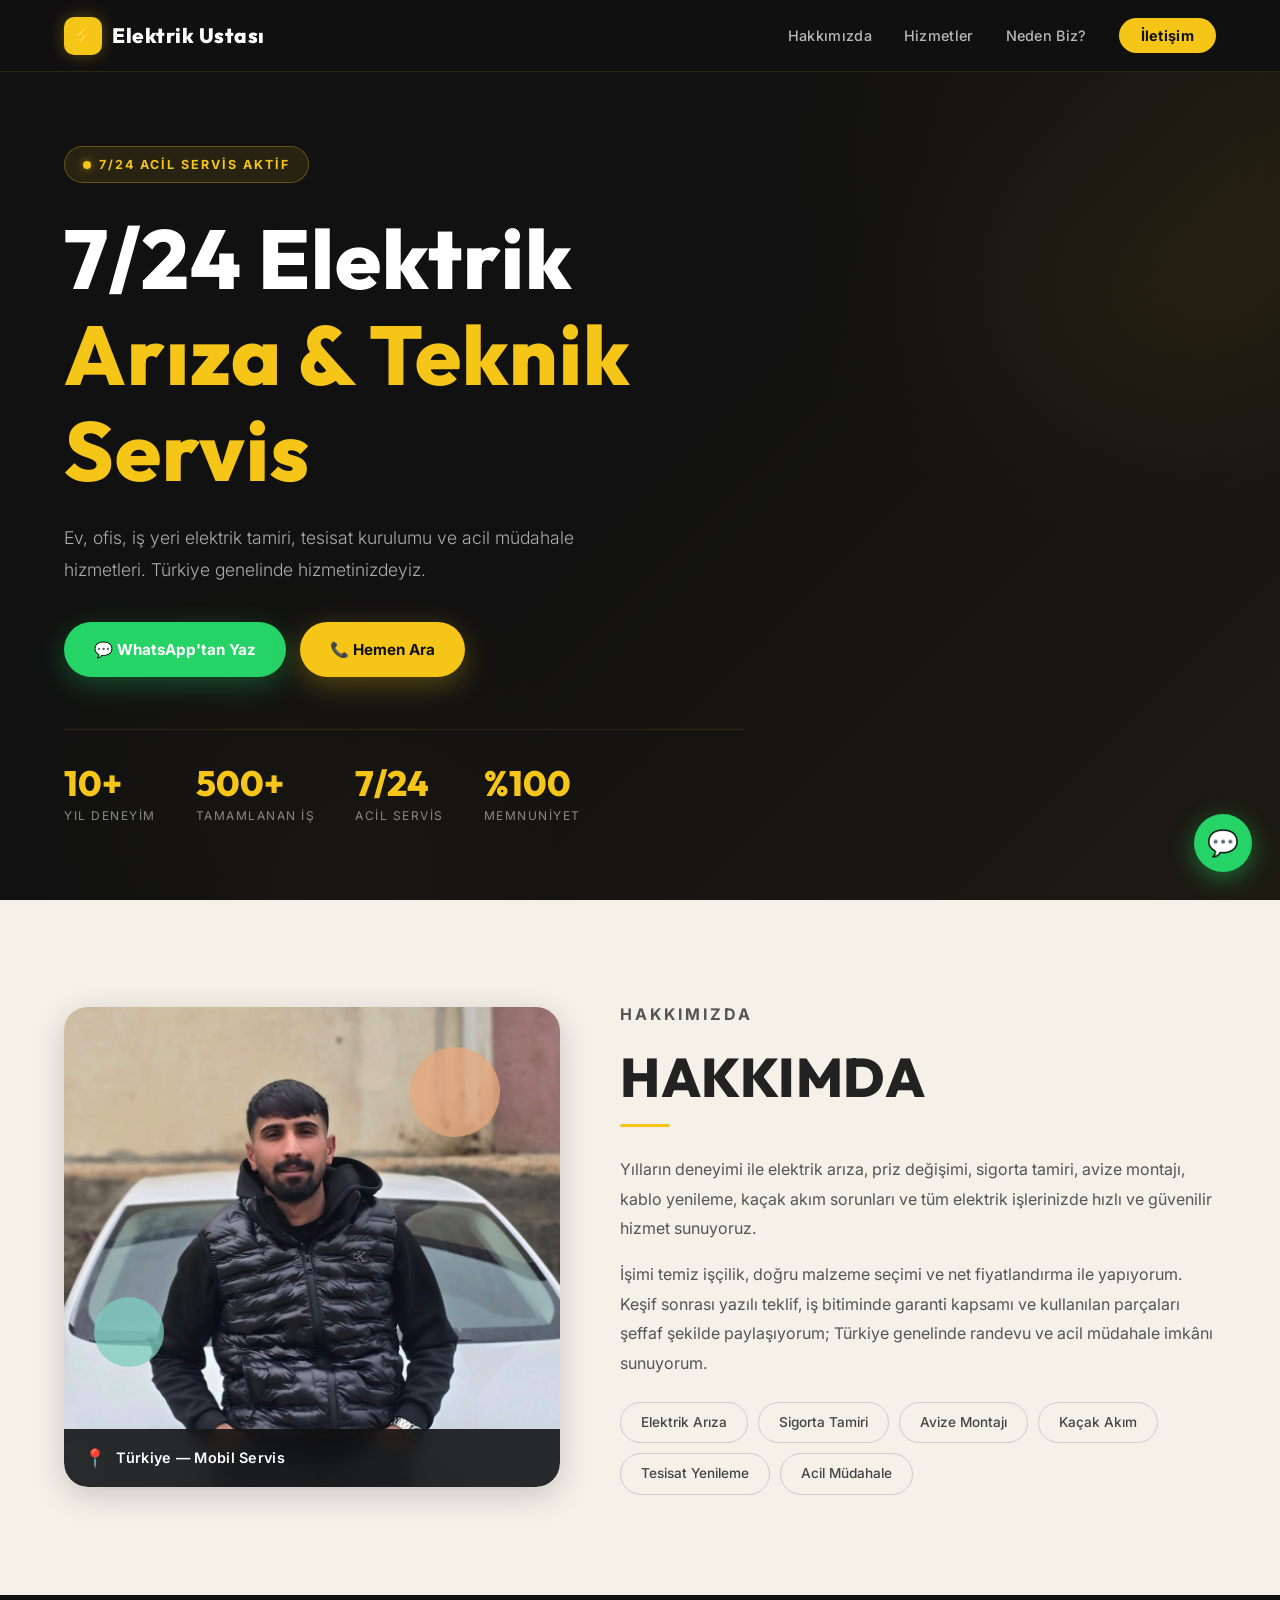
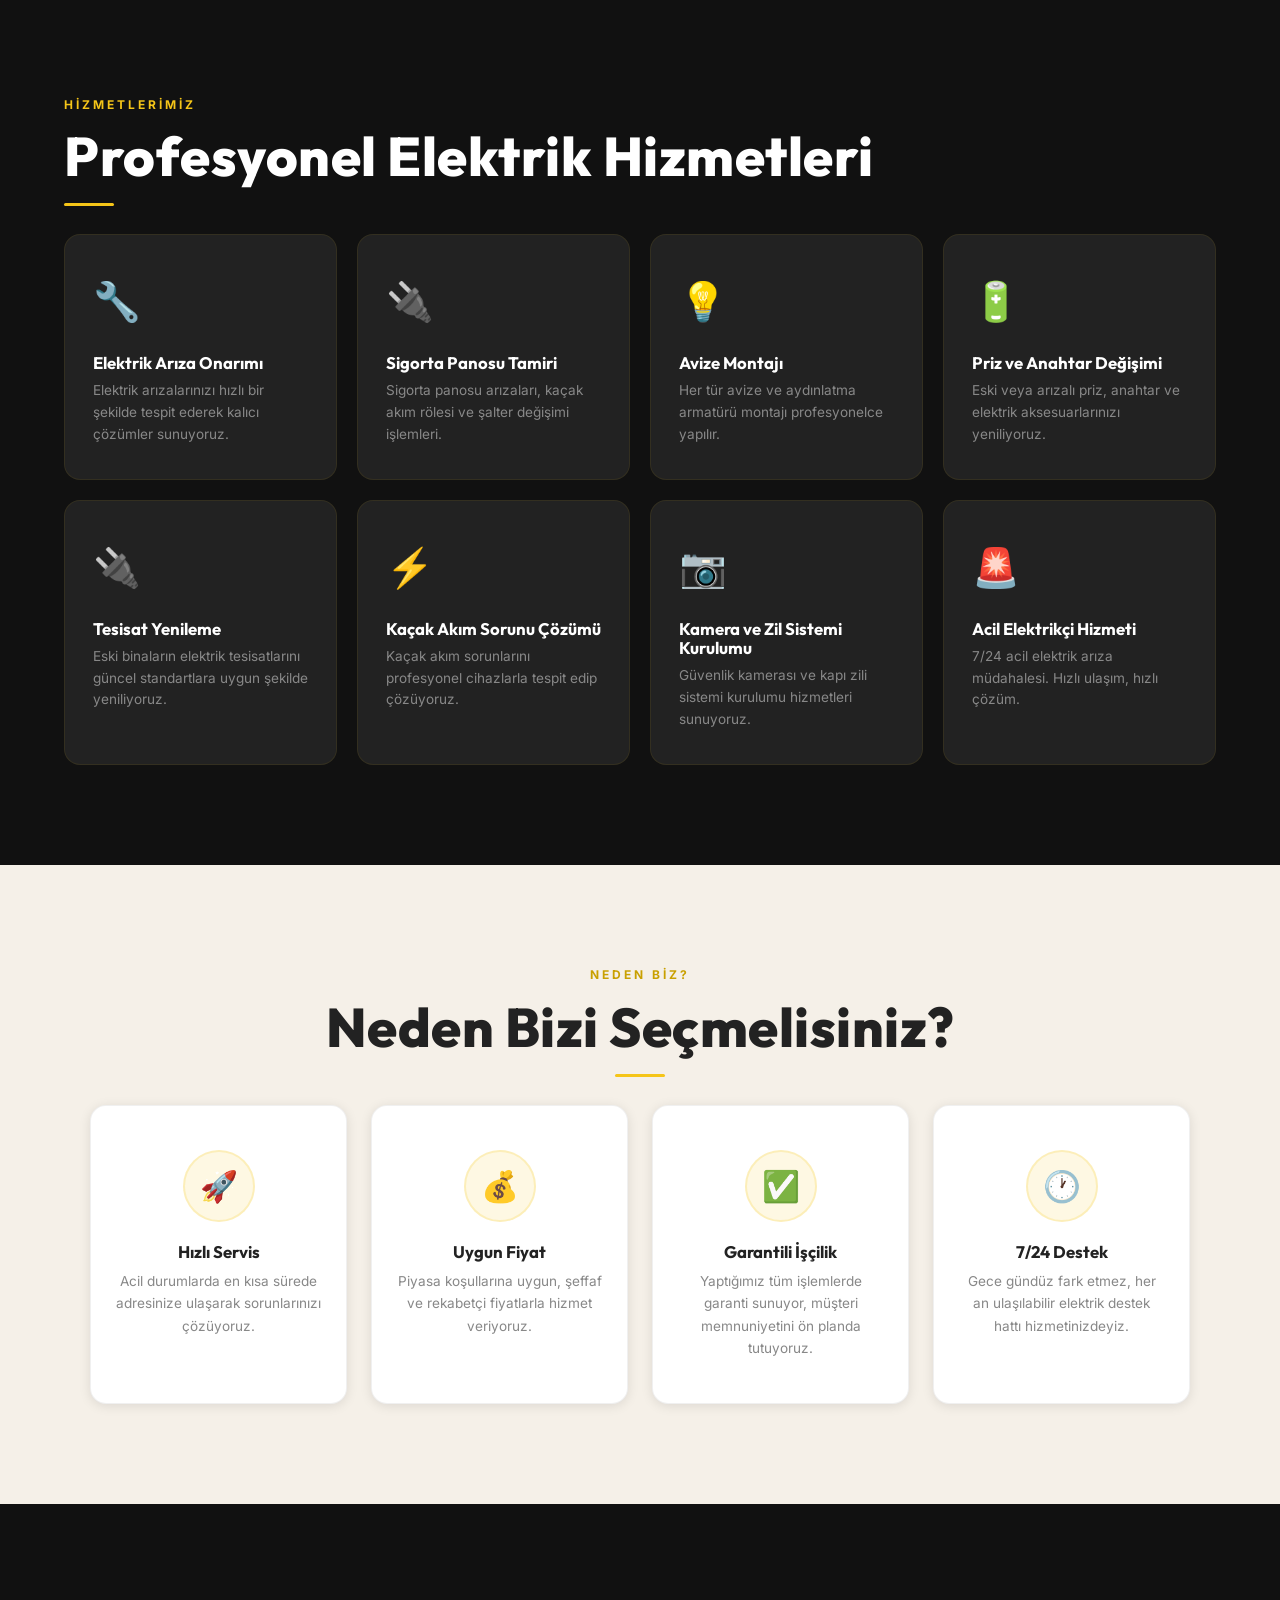
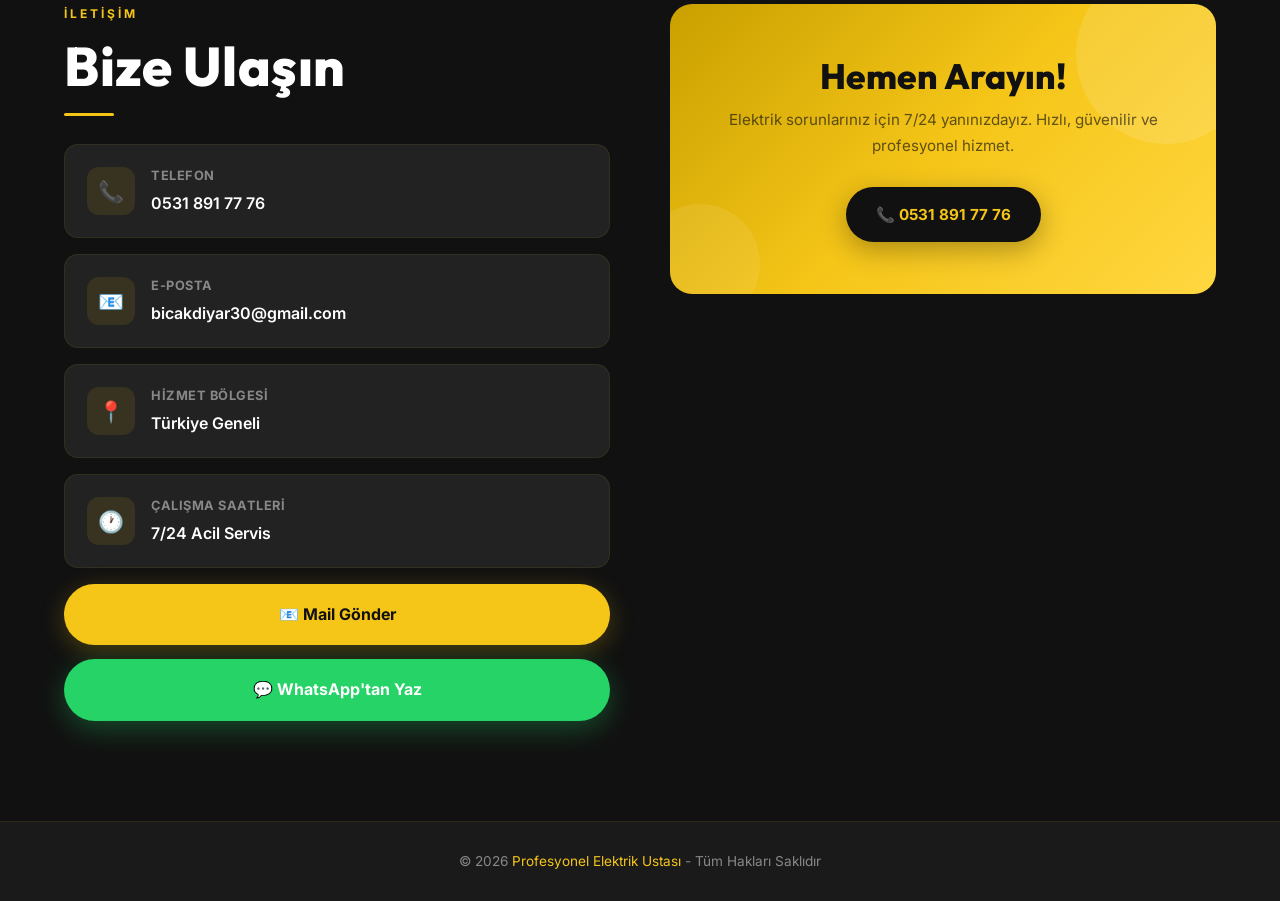
==== commit 2b86aba6: "commit" ====
--- a/index.html
+++ b/index.html
@@ -102,7 +102,7 @@
     <div class="about-grid">
       <!-- Photo Card -->
       <div class="about-photo-card reveal">
-        <img src="WhatsApp Image 2026-04-25 at 21.10.52.jpeg" alt="Diyar Bıçak - Profesyonel Elektrik Ustası" />
+        <img src="photo.jpeg" alt="Diyar Bıçak - Profesyonel Elektrik Ustası" />
         <div class="deco-circle deco-circle-1"></div>
         <div class="deco-circle deco-circle-2"></div>
         <div class="about-location-badge">
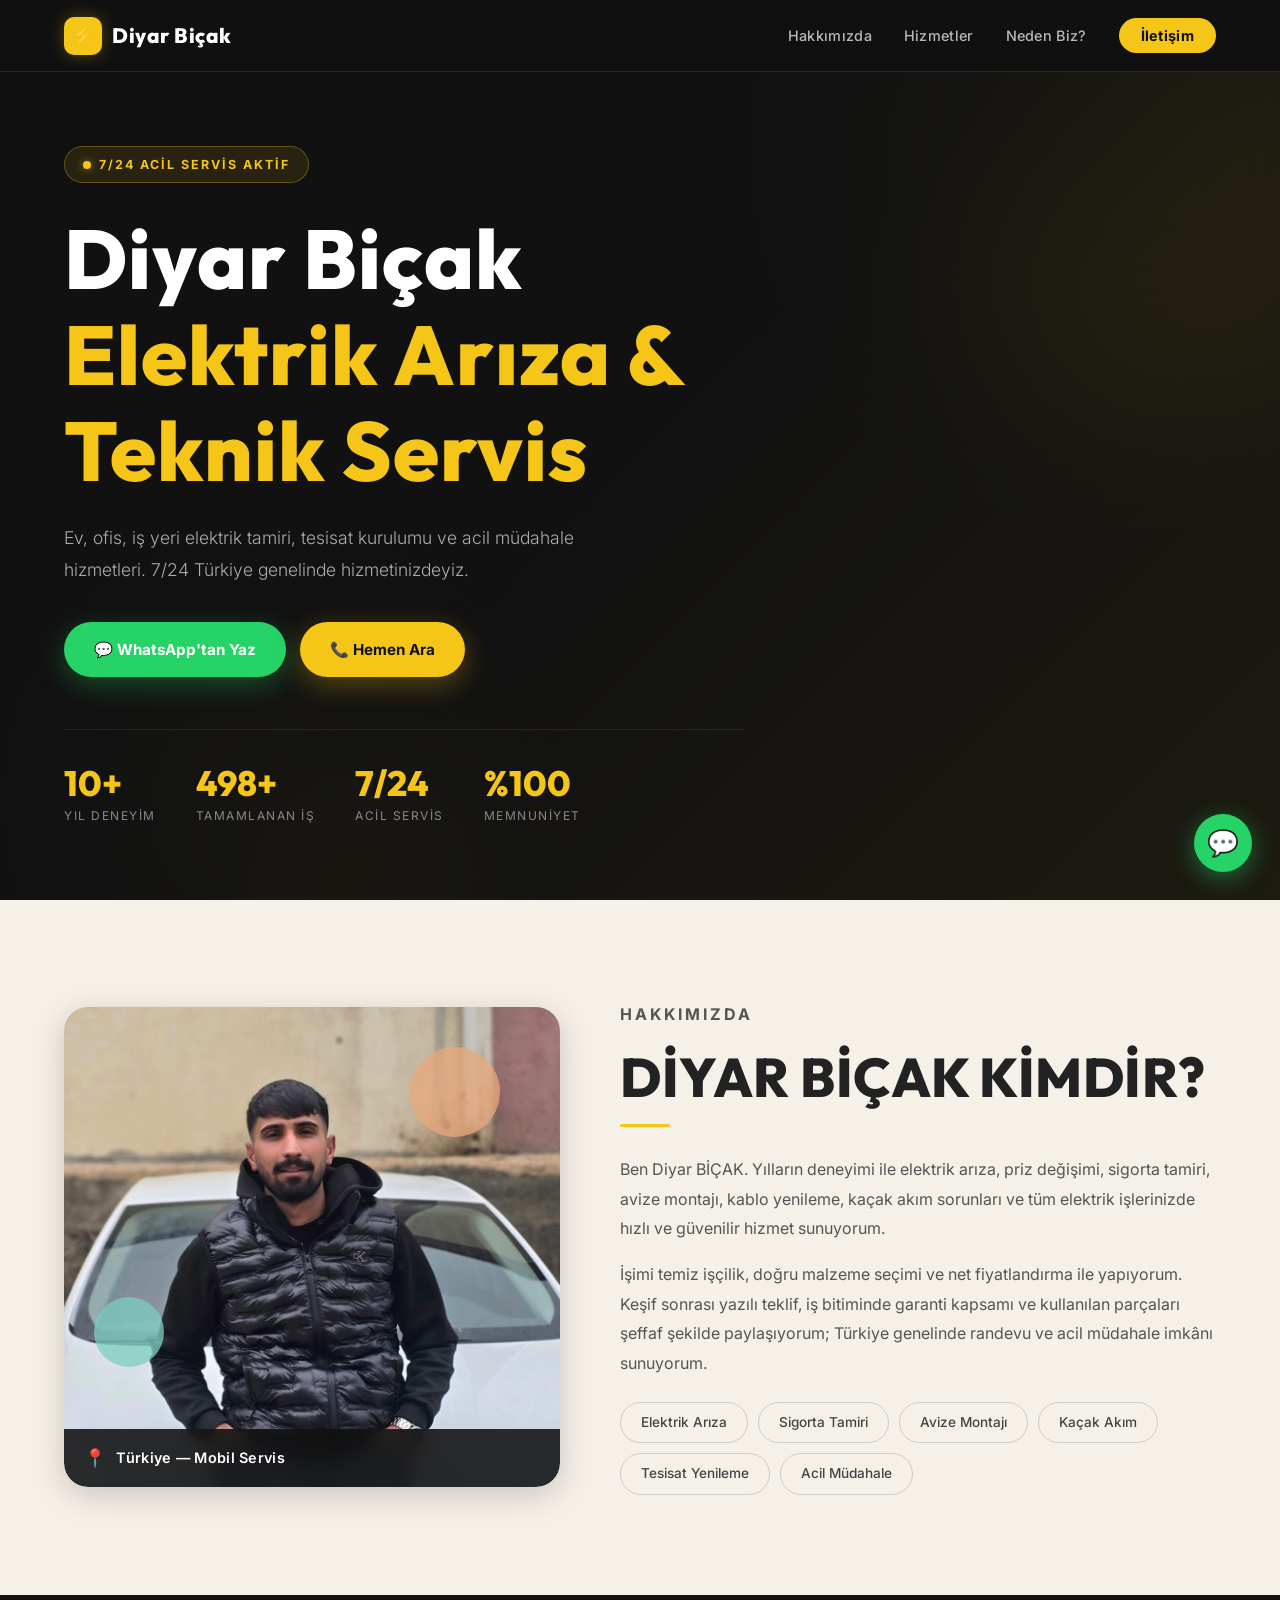
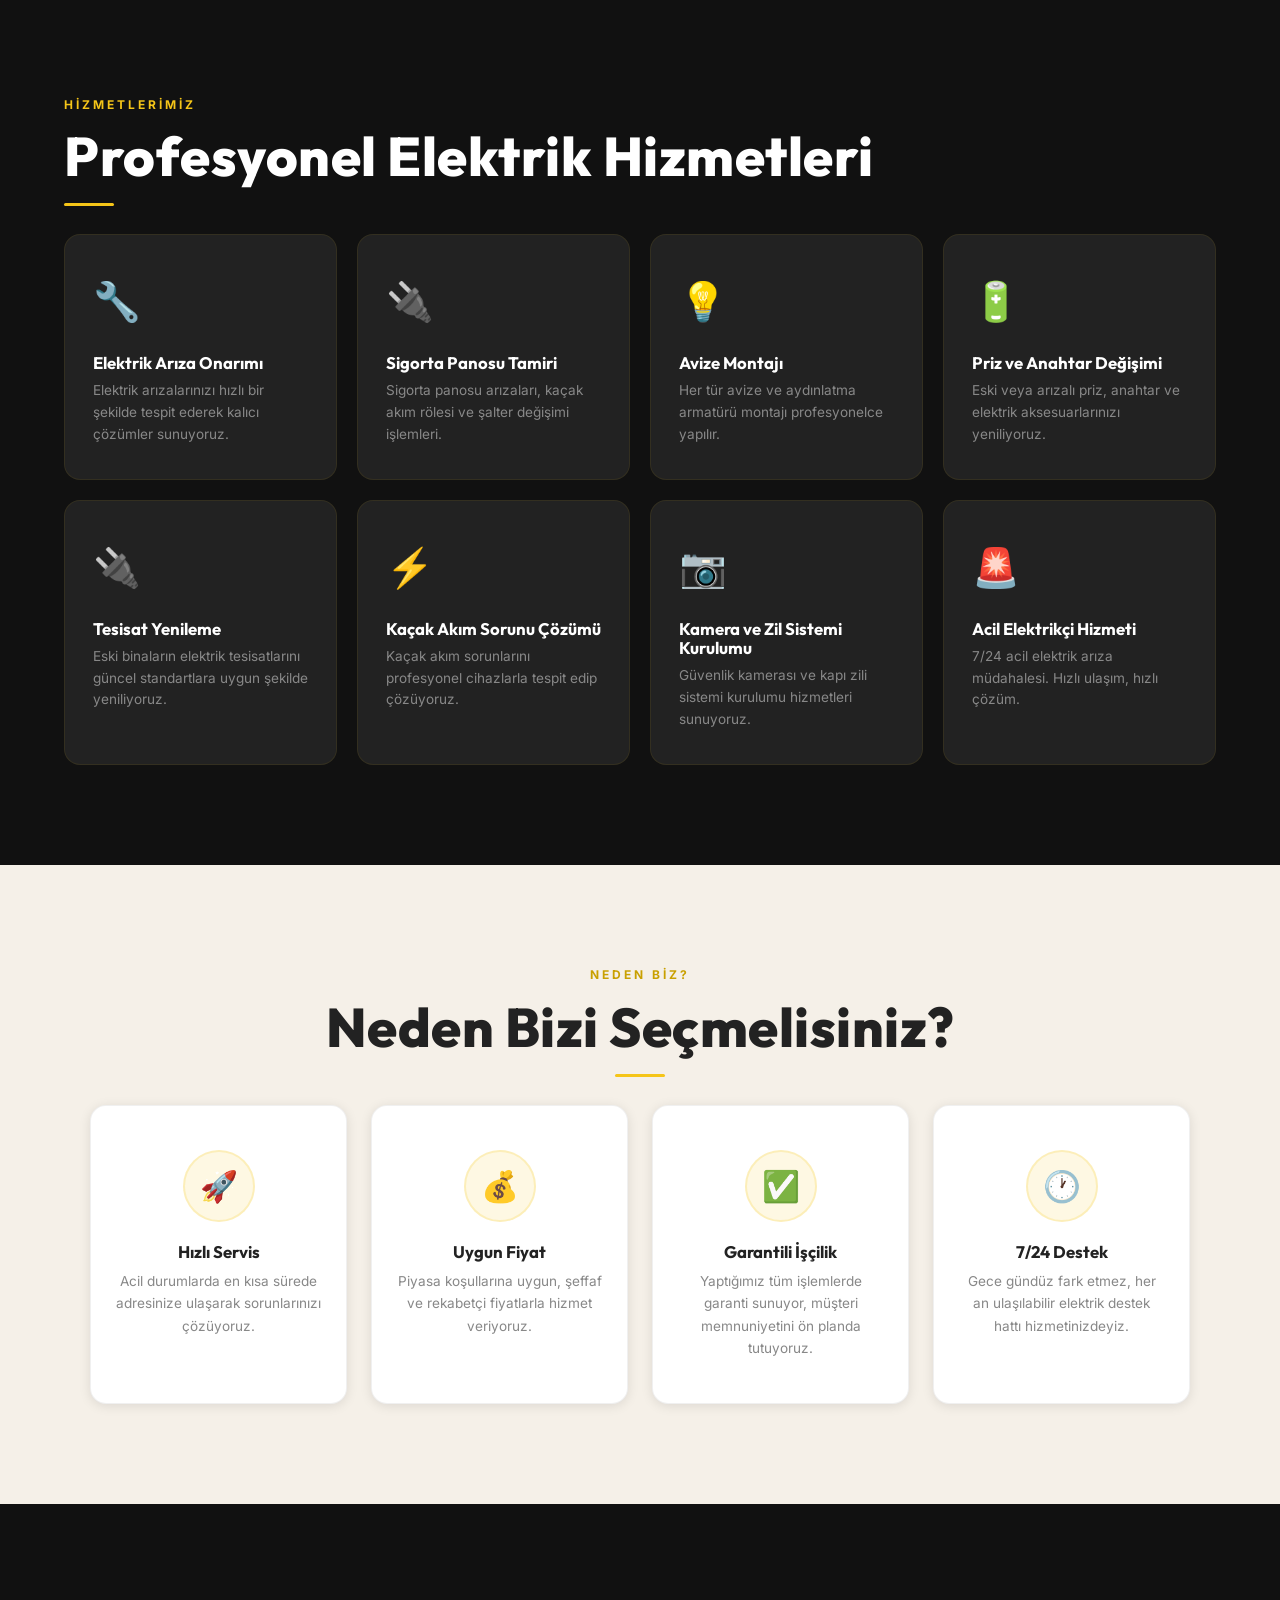
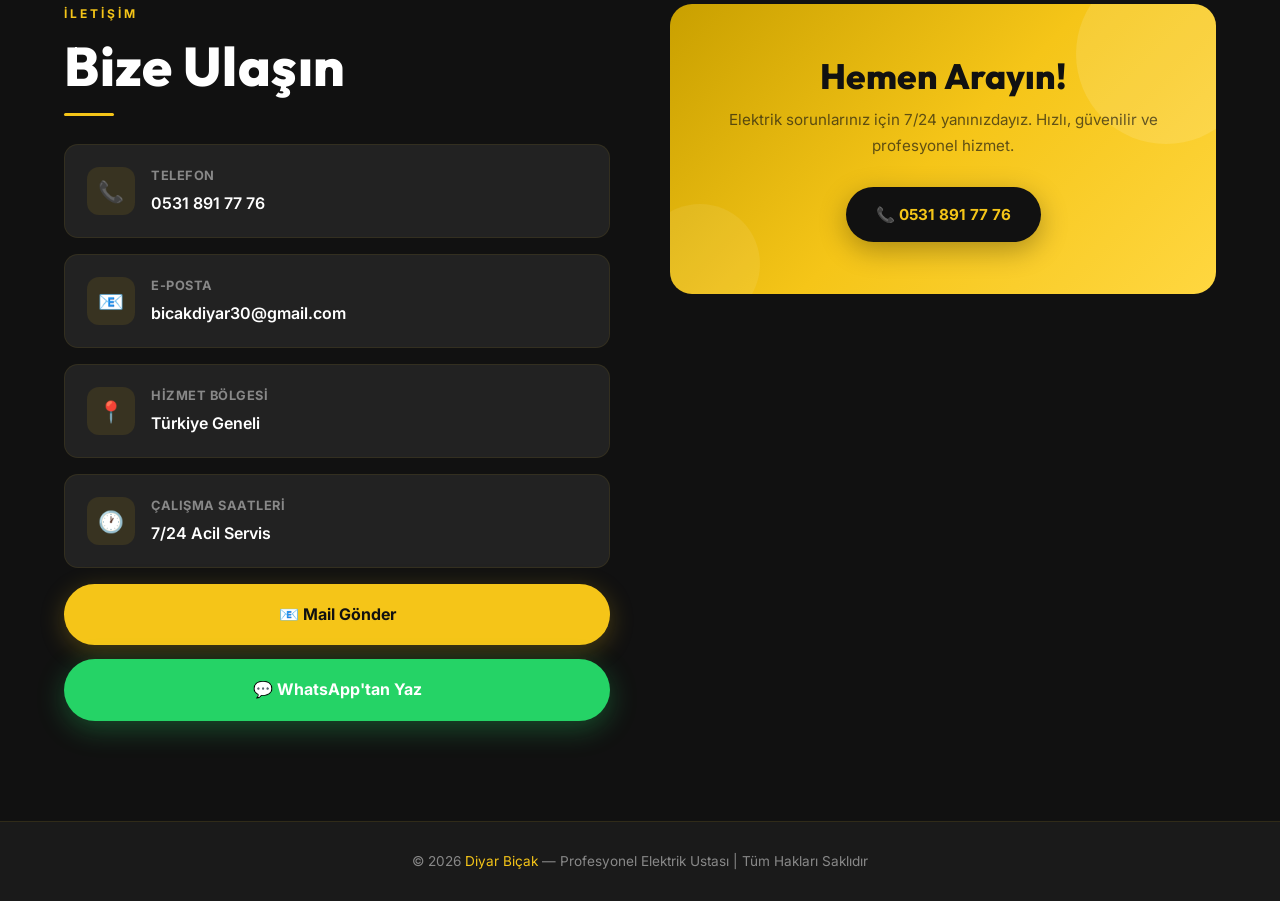
==== commit a6962912: "commit" ====
--- a/index.html
+++ b/index.html
@@ -1,27 +1,33 @@
 <!DOCTYPE html>
 <html lang="tr">
+
 <head>
   <meta charset="UTF-8" />
   <meta name="viewport" content="width=device-width, initial-scale=1.0" />
-  <title>Profesyonel Elektrik Ustası | 7/24 Acil Servis</title>
-  <meta name="description" content="7/24 elektrik arıza, tesisat kurulumu, sigorta tamiri ve acil müdahale hizmetleri. Türkiye genelinde hızlı ve güvenilir elektrik ustası." />
-  <meta name="keywords" content="elektrikçi, elektrik ustası, elektrik arıza, sigorta tamiri, avize montajı, tesisat, acil elektrikçi" />
+  <title>Diyar Biçak | Profesyonel Elektrik Ustası - 7/24 Acil Servis</title>
+  <meta name="description"
+    content="Diyar Biçak - 7/24 elektrik arıza, tesisat kurulumu, sigorta tamiri ve acil müdahale hizmetleri. Türkiye genelinde hızlı ve güvenilir elektrik ustası." />
+  <meta name="keywords"
+    content="Diyar Biçak, elektrikçi, elektrik ustası, elektrik arıza, sigorta tamiri, avize montajı, tesisat, acil elektrikçi" />
 
   <!-- Google Fonts -->
   <link rel="preconnect" href="https://fonts.googleapis.com" />
   <link rel="preconnect" href="https://fonts.gstatic.com" crossorigin />
-  <link href="https://fonts.googleapis.com/css2?family=Inter:wght@300;400;500;600;700&family=Outfit:wght@400;600;700;800&display=swap" rel="stylesheet" />
+  <link
+    href="https://fonts.googleapis.com/css2?family=Inter:wght@300;400;500;600;700&family=Outfit:wght@400;600;700;800&display=swap"
+    rel="stylesheet" />
 
   <!-- Stylesheet -->
   <link rel="stylesheet" href="style.css" />
 </head>
+
 <body>
 
   <!-- ========== NAVBAR ========== -->
   <nav class="navbar" id="navbar">
     <a href="#hero" class="nav-brand">
       <div class="icon-bolt">⚡</div>
-      Elektrik Ustası
+      Diyar Biçak
     </a>
     <ul class="nav-links">
       <li><a href="#about">Hakkımızda</a></li>
@@ -56,19 +62,19 @@
       </div>
 
       <h1 class="hero-title">
-        7/24 Elektrik<br>
-        <span class="accent">Arıza &amp; Teknik Servis</span>
+        Diyar Biçak<br>
+        <span class="accent">Elektrik Arıza &amp; Teknik Servis</span>
       </h1>
 
       <p class="hero-sub">
         Ev, ofis, iş yeri elektrik tamiri, tesisat kurulumu ve acil müdahale hizmetleri.
-        Türkiye genelinde hizmetinizdeyiz.
+        7/24 Türkiye genelinde hizmetinizdeyiz.
       </p>
 
       <div class="hero-buttons">
         <a class="btn btn-whatsapp" id="hero-whatsapp-btn"
-           href="https://wa.me/905318917776?text=Merhaba%20elektrik%20hizmeti%20almak%20istiyorum"
-           target="_blank" rel="noopener">
+          href="https://wa.me/905318917776?text=Merhaba%20elektrik%20hizmeti%20almak%20istiyorum" target="_blank"
+          rel="noopener">
           💬 WhatsApp'tan Yaz
         </a>
         <a class="btn btn-call" id="hero-call-btn" href="tel:+905318917776">
@@ -102,7 +108,7 @@
     <div class="about-grid">
       <!-- Photo Card -->
       <div class="about-photo-card reveal">
-        <img src="photo.jpeg" alt="Diyar Bıçak - Profesyonel Elektrik Ustası" />
+        <img src="photo.jpeg" alt="Diyar Biçak - Profesyonel Elektrik Ustası" loading="lazy" />
         <div class="deco-circle deco-circle-1"></div>
         <div class="deco-circle deco-circle-2"></div>
         <div class="about-location-badge">
@@ -114,12 +120,12 @@
       <!-- Text Content -->
       <div class="about-text reveal">
         <p class="section-tag">Hakkımızda</p>
-        <h2 class="section-title">HAKKIMDA</h2>
+        <h2 class="section-title">Diyar Biçak Kimdir?</h2>
         <div class="section-line"></div>
         <p>
-          Yılların deneyimi ile elektrik arıza, priz değişimi, sigorta tamiri, avize montajı,
+          Ben Diyar BİÇAK. Yılların deneyimi ile elektrik arıza, priz değişimi, sigorta tamiri, avize montajı,
           kablo yenileme, kaçak akım sorunları ve tüm elektrik işlerinizde hızlı ve güvenilir
-          hizmet sunuyoruz.
+          hizmet sunuyorum.
         </p>
         <p>
           İşimi temiz işçilik, doğru malzeme seçimi ve net fiyatlandırma ile yapıyorum.
@@ -286,12 +292,11 @@
 
         <div class="contact-buttons">
           <a class="btn btn-mail-contact" id="contact-mail-btn"
-             href="mailto:bicakdiyar30@gmail.com?subject=Elektrik%20Hizmeti%20Talebi">
+            href="mailto:bicakdiyar30@gmail.com?subject=Elektrik%20Hizmeti%20Talebi">
             📧 Mail Gönder
           </a>
           <a class="btn btn-whatsapp" id="contact-whatsapp-btn"
-             href="https://wa.me/905318917776?text=Merhaba%20bilgi%20almak%20istiyorum"
-             target="_blank" rel="noopener">
+            href="https://wa.me/905318917776?text=Merhaba%20bilgi%20almak%20istiyorum" target="_blank" rel="noopener">
             💬 WhatsApp'tan Yaz
           </a>
         </div>
@@ -312,14 +317,12 @@
 
   <!-- ========== FOOTER ========== -->
   <footer>
-    <p>&copy; 2026 <span>Profesyonel Elektrik Ustası</span> - Tüm Hakları Saklıdır</p>
+    <p>&copy; 2026 <span>Diyar Biçak</span> — Profesyonel Elektrik Ustası | Tüm Hakları Saklıdır</p>
   </footer>
 
   <!-- ========== FLOATING WHATSAPP ========== -->
-  <a class="float-whatsapp" id="float-wa-btn"
-     href="https://wa.me/905318917776?text=Merhaba%20bilgi%20almak%20istiyorum"
-     target="_blank" rel="noopener"
-     title="WhatsApp ile iletişim">
+  <a class="float-whatsapp" id="float-wa-btn" href="https://wa.me/905318917776?text=Merhaba%20bilgi%20almak%20istiyorum"
+    target="_blank" rel="noopener" title="WhatsApp ile iletişim">
     💬
   </a>
 
@@ -422,4 +425,5 @@
   </script>
 
 </body>
-</html>
+
+</html>
--- a/style.css
+++ b/style.css
@@ -1,5 +1,5 @@
 /* ============================================
-   Profesyonel Elektrik Ustası - Style Sheet
+   Diyar Bıçak - Profesyonel Elektrik Ustası
    Renk Paleti: Siyah, Sarı/Altın, Krem/Beyaz
    ============================================ */
 
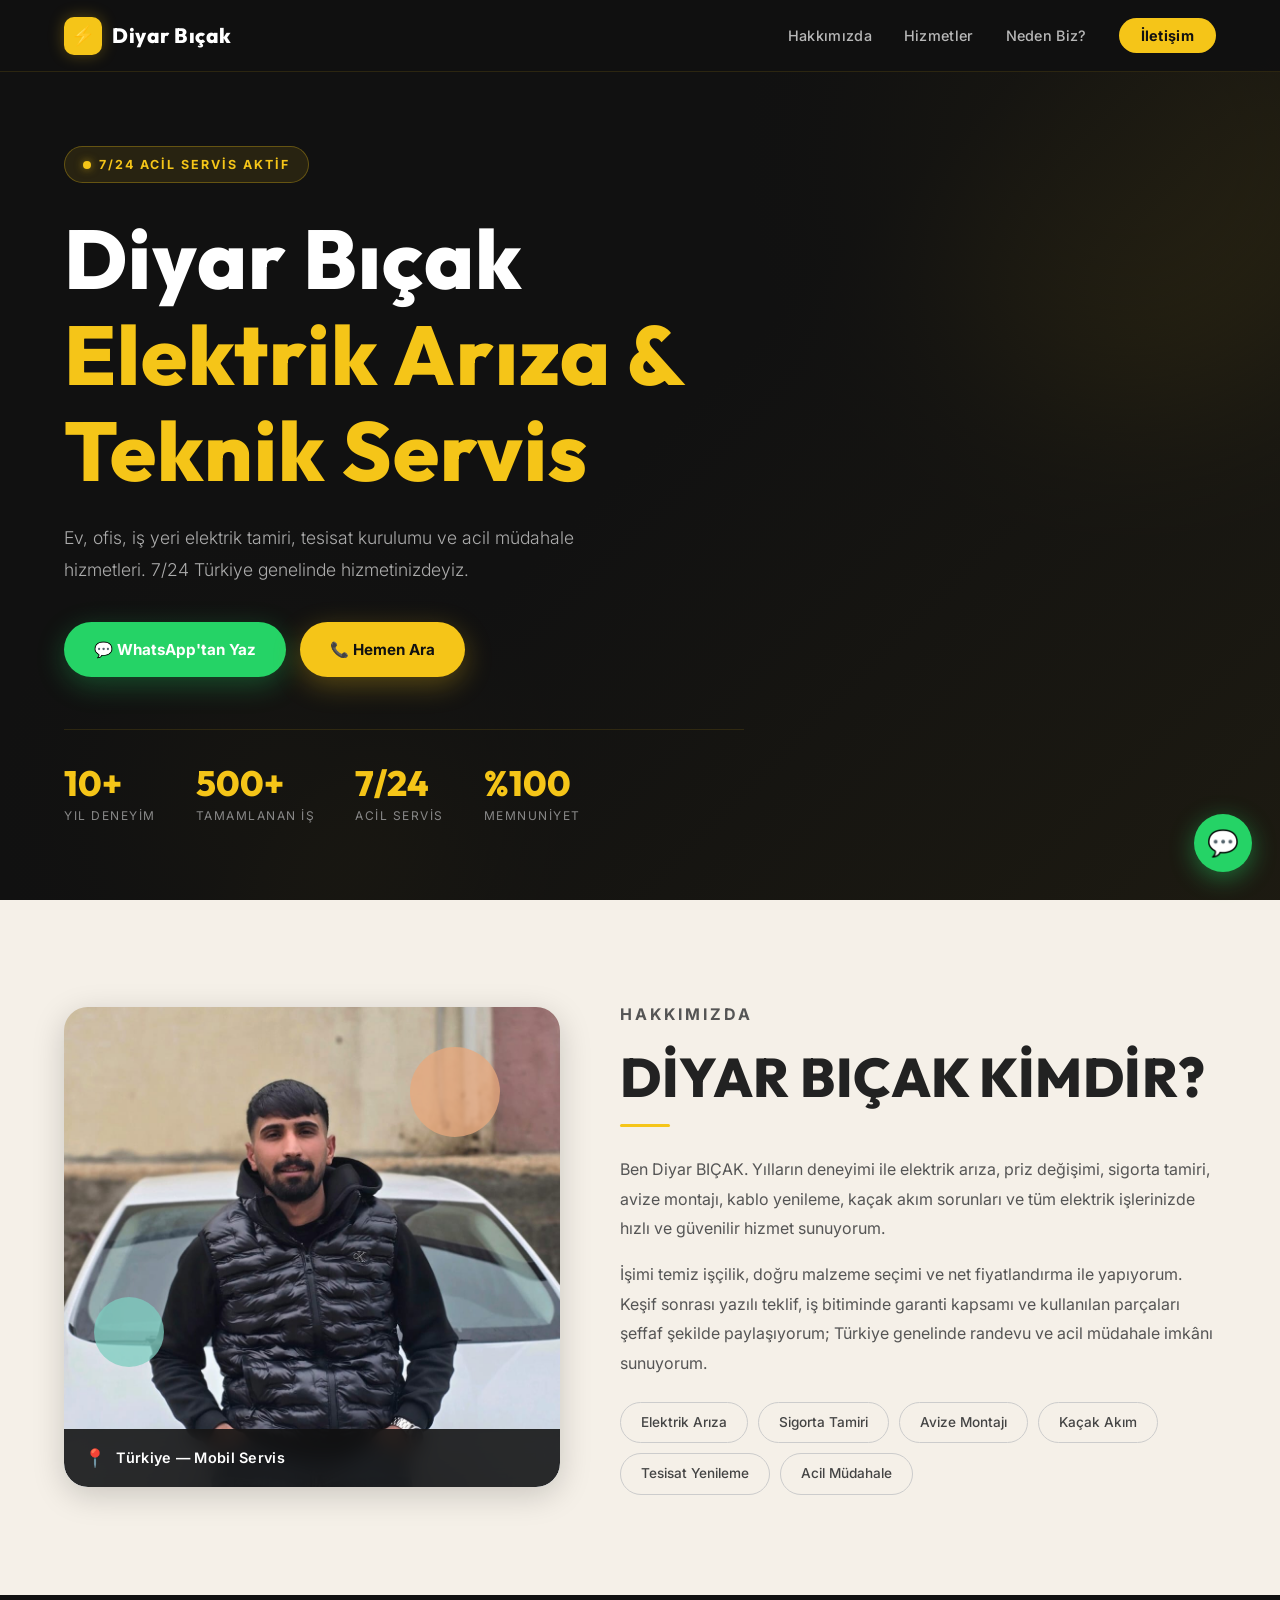
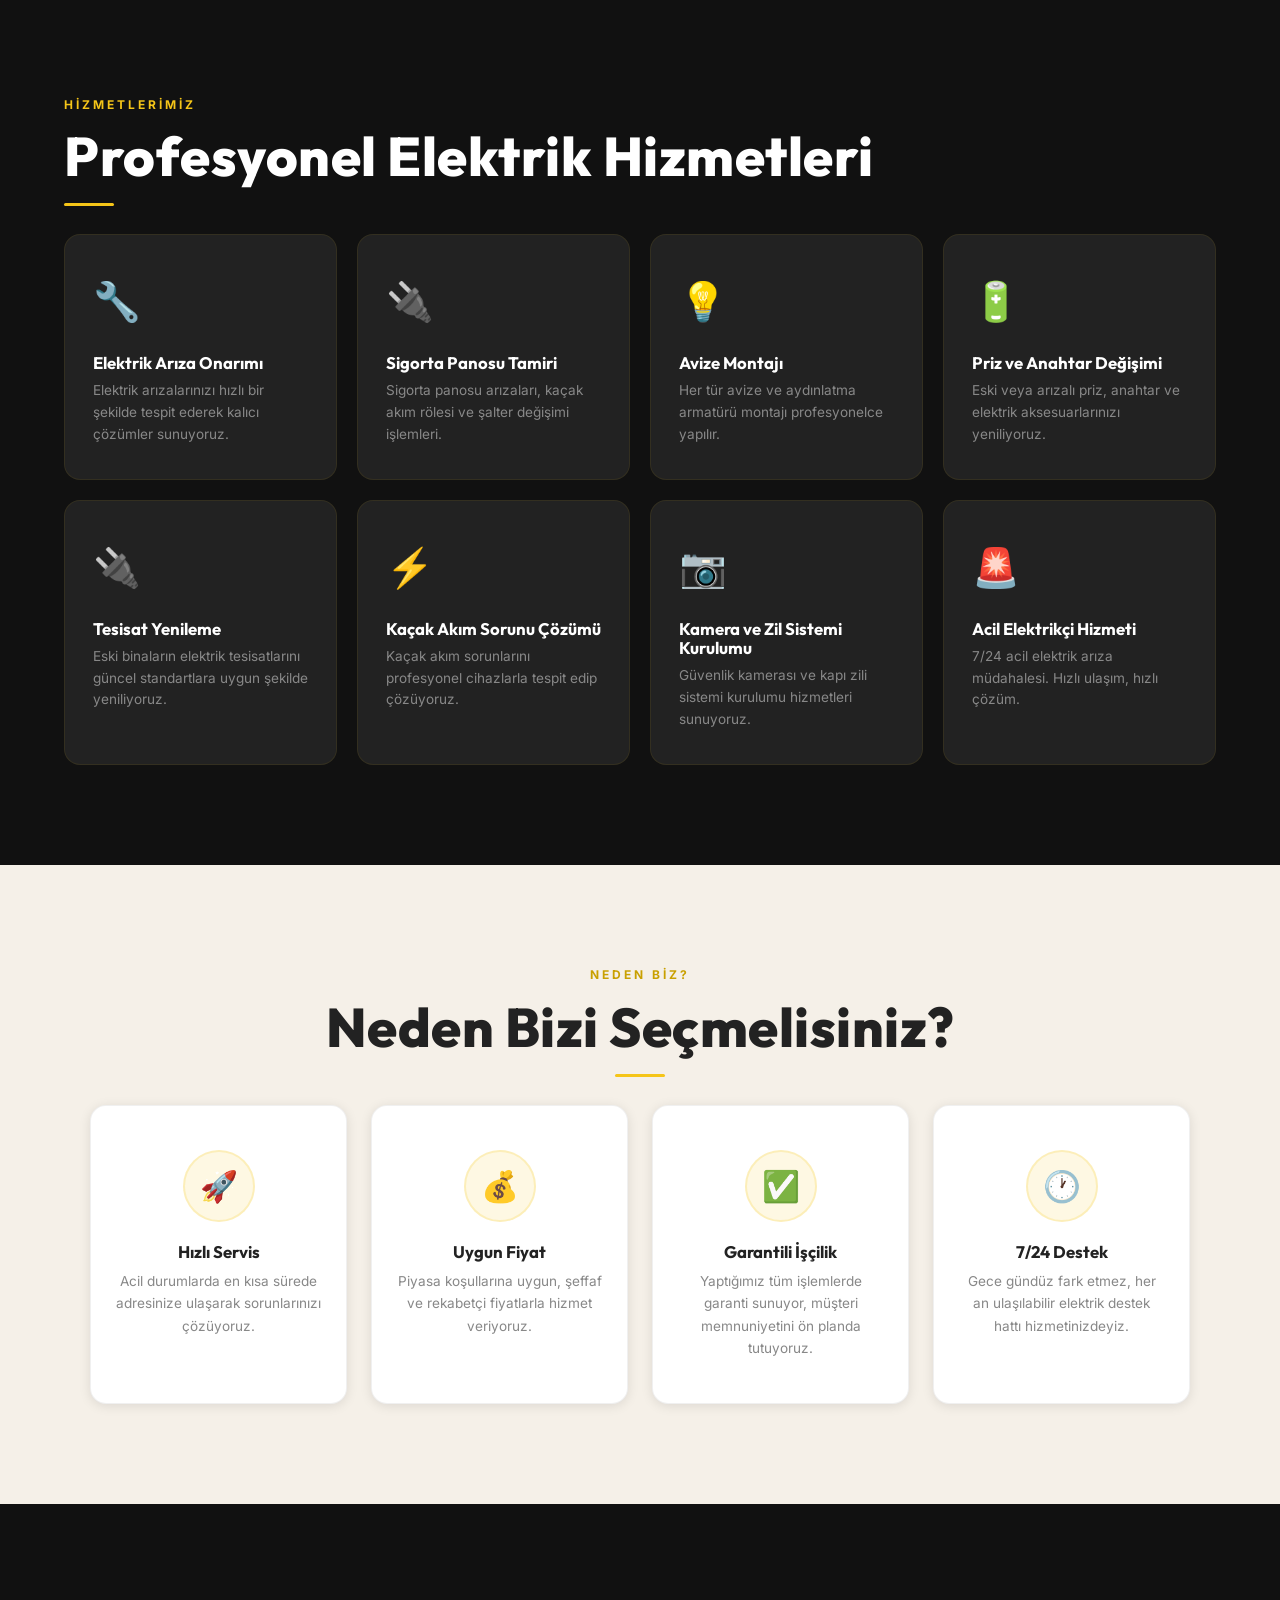
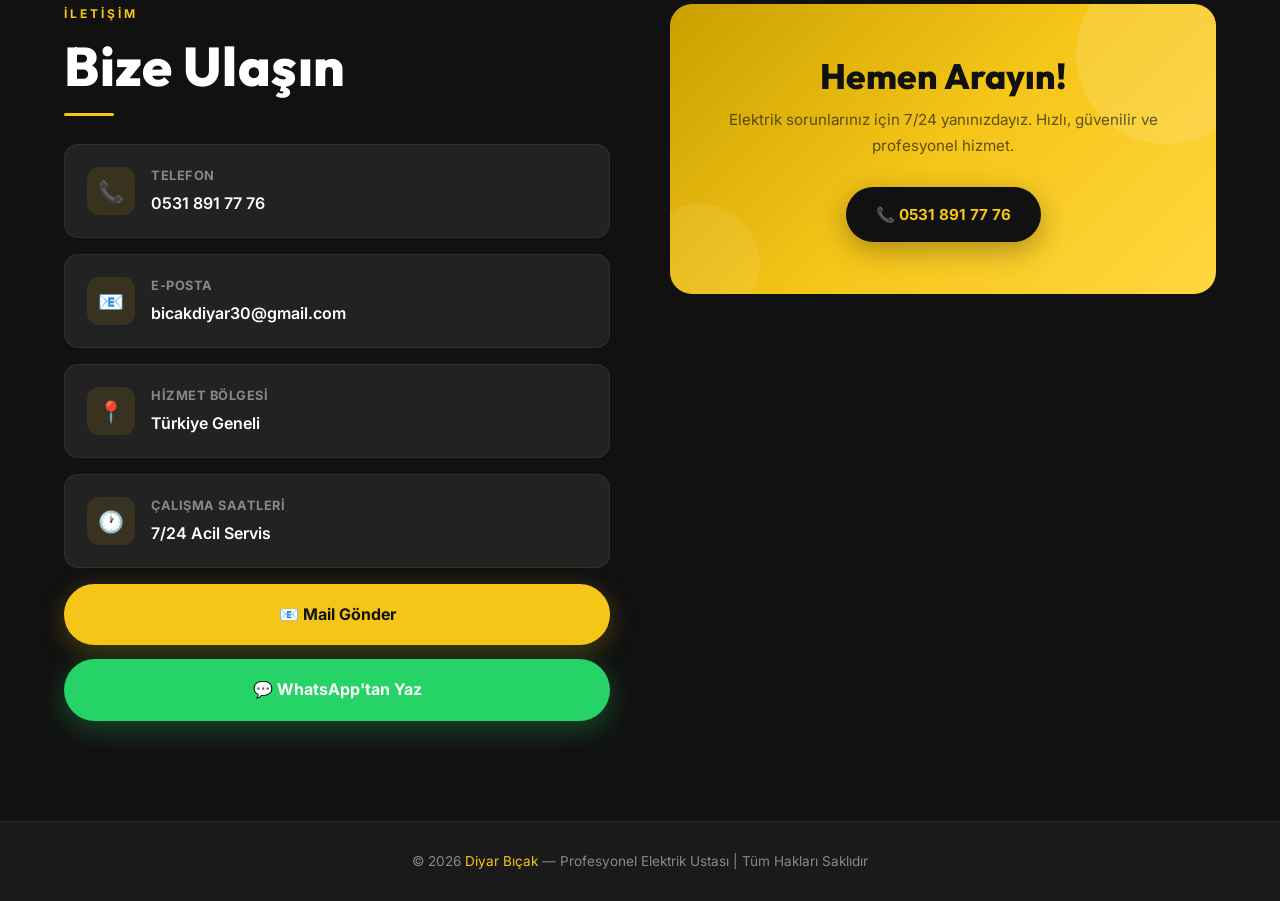
==== commit 0869d8e7: "commit" ====
--- a/index.html
+++ b/index.html
@@ -4,11 +4,11 @@
 <head>
   <meta charset="UTF-8" />
   <meta name="viewport" content="width=device-width, initial-scale=1.0" />
-  <title>Diyar Biçak | Profesyonel Elektrik Ustası - 7/24 Acil Servis</title>
+  <title>Diyar Bıçak | Profesyonel Elektrik Ustası - 7/24 Acil Servis</title>
   <meta name="description"
-    content="Diyar Biçak - 7/24 elektrik arıza, tesisat kurulumu, sigorta tamiri ve acil müdahale hizmetleri. Türkiye genelinde hızlı ve güvenilir elektrik ustası." />
+    content="Diyar Bıçak - 7/24 elektrik arıza, tesisat kurulumu, sigorta tamiri ve acil müdahale hizmetleri. Türkiye genelinde hızlı ve güvenilir elektrik ustası." />
   <meta name="keywords"
-    content="Diyar Biçak, elektrikçi, elektrik ustası, elektrik arıza, sigorta tamiri, avize montajı, tesisat, acil elektrikçi" />
+    content="Diyar Bıçak, elektrikçi, elektrik ustası, elektrik arıza, sigorta tamiri, avize montajı, tesisat, acil elektrikçi" />
 
   <!-- Google Fonts -->
   <link rel="preconnect" href="https://fonts.googleapis.com" />
@@ -27,7 +27,7 @@
   <nav class="navbar" id="navbar">
     <a href="#hero" class="nav-brand">
       <div class="icon-bolt">⚡</div>
-      Diyar Biçak
+      Diyar Bıçak
     </a>
     <ul class="nav-links">
       <li><a href="#about">Hakkımızda</a></li>
@@ -62,7 +62,7 @@
       </div>
 
       <h1 class="hero-title">
-        Diyar Biçak<br>
+        Diyar Bıçak<br>
         <span class="accent">Elektrik Arıza &amp; Teknik Servis</span>
       </h1>
 
@@ -108,7 +108,7 @@
     <div class="about-grid">
       <!-- Photo Card -->
       <div class="about-photo-card reveal">
-        <img src="photo.jpeg" alt="Diyar Biçak - Profesyonel Elektrik Ustası" loading="lazy" />
+        <img src="photo.jpeg" alt="Diyar Bıçak - Profesyonel Elektrik Ustası" loading="lazy" />
         <div class="deco-circle deco-circle-1"></div>
         <div class="deco-circle deco-circle-2"></div>
         <div class="about-location-badge">
@@ -120,10 +120,10 @@
       <!-- Text Content -->
       <div class="about-text reveal">
         <p class="section-tag">Hakkımızda</p>
-        <h2 class="section-title">Diyar Biçak Kimdir?</h2>
+        <h2 class="section-title">Diyar Bıçak Kimdir?</h2>
         <div class="section-line"></div>
         <p>
-          Ben Diyar BİÇAK. Yılların deneyimi ile elektrik arıza, priz değişimi, sigorta tamiri, avize montajı,
+          Ben Diyar BIÇAK. Yılların deneyimi ile elektrik arıza, priz değişimi, sigorta tamiri, avize montajı,
           kablo yenileme, kaçak akım sorunları ve tüm elektrik işlerinizde hızlı ve güvenilir
           hizmet sunuyorum.
         </p>
@@ -317,7 +317,7 @@
 
   <!-- ========== FOOTER ========== -->
   <footer>
-    <p>&copy; 2026 <span>Diyar Biçak</span> — Profesyonel Elektrik Ustası | Tüm Hakları Saklıdır</p>
+    <p>&copy; 2026 <span>Diyar Bıçak</span> — Profesyonel Elektrik Ustası | Tüm Hakları Saklıdır</p>
   </footer>
 
   <!-- ========== FLOATING WHATSAPP ========== -->
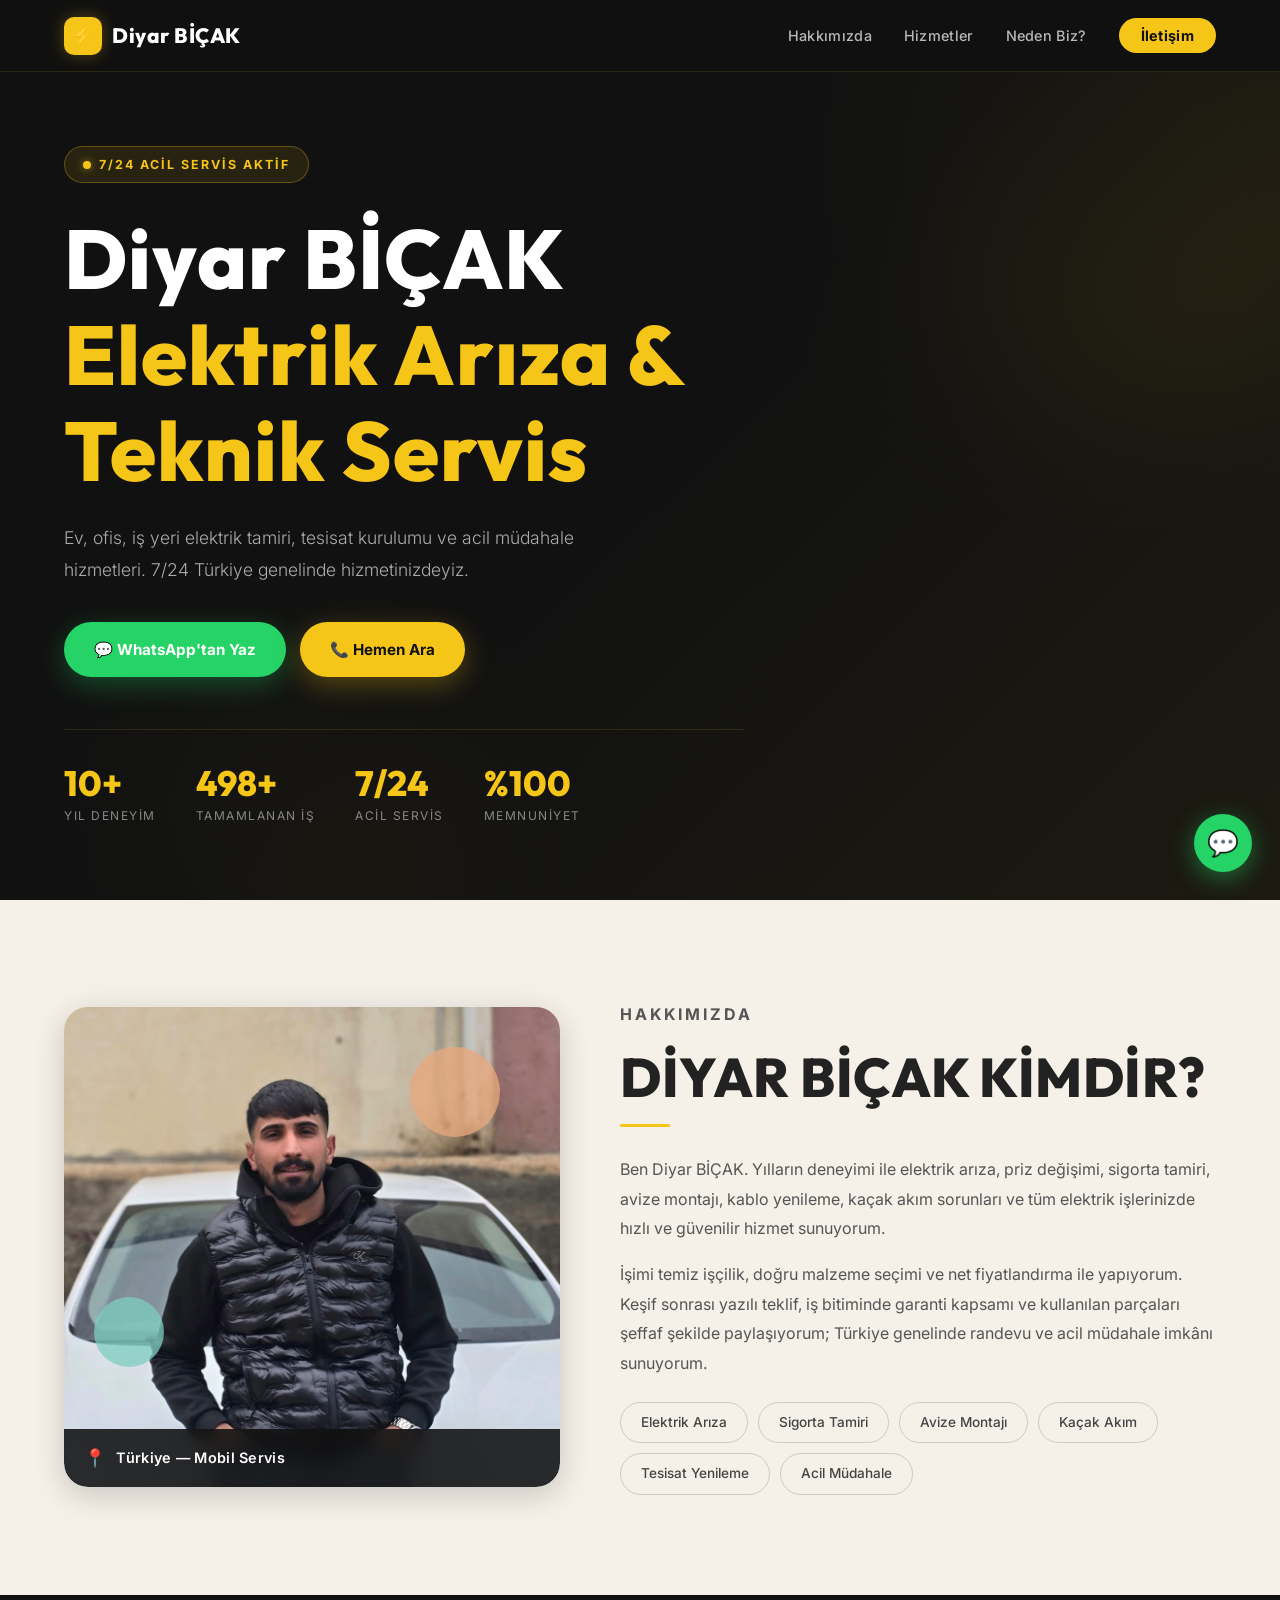
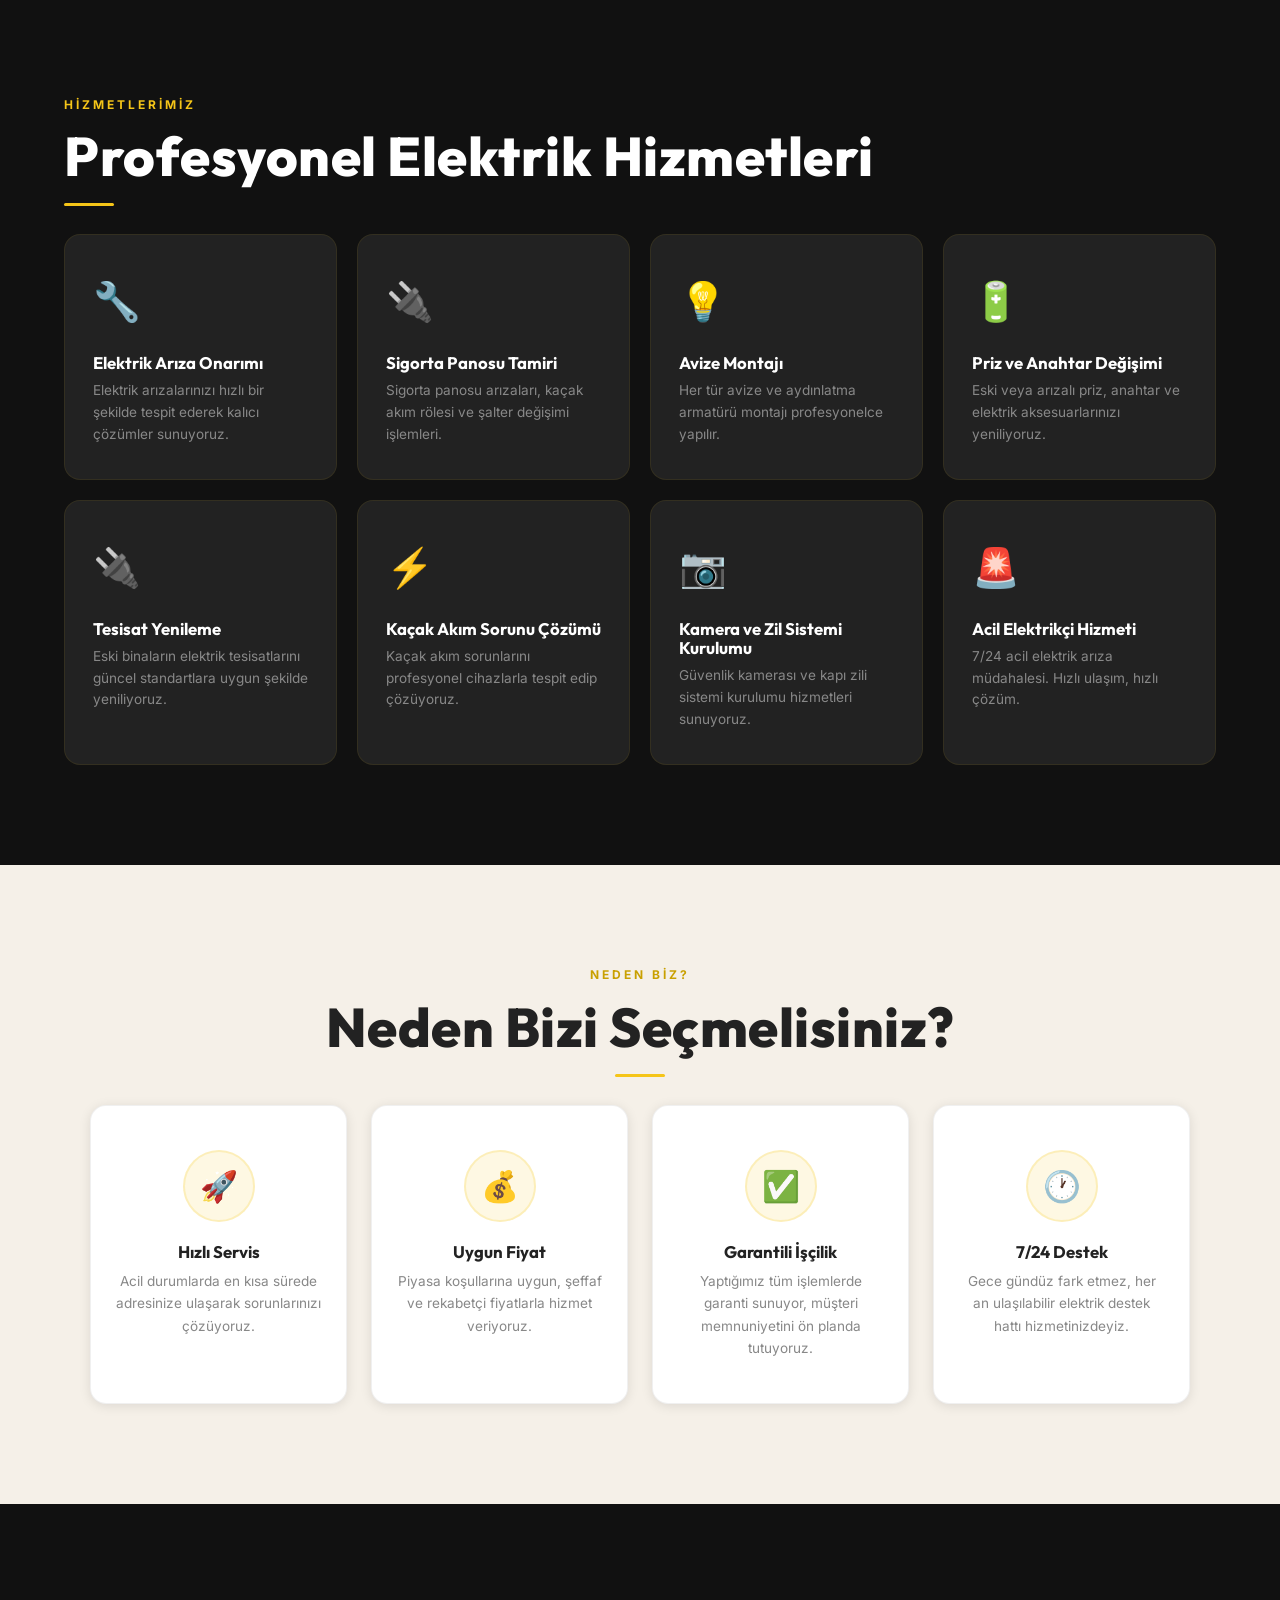
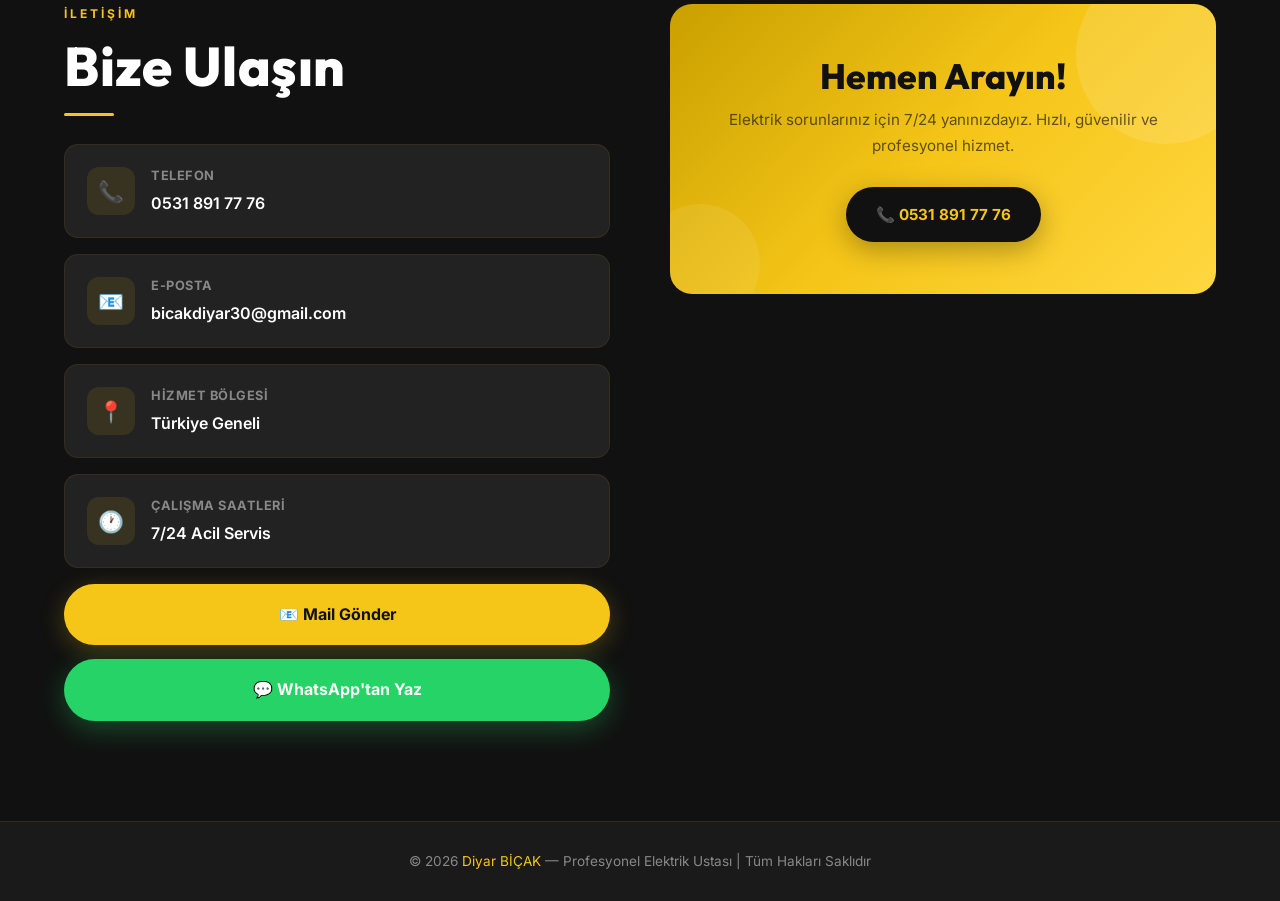
==== commit eea16f06: "commit" ====
--- a/index.html
+++ b/index.html
@@ -4,11 +4,11 @@
 <head>
   <meta charset="UTF-8" />
   <meta name="viewport" content="width=device-width, initial-scale=1.0" />
-  <title>Diyar Bıçak | Profesyonel Elektrik Ustası - 7/24 Acil Servis</title>
+  <title>Diyar BİÇAK | Profesyonel Elektrik Ustası - 7/24 Acil Servis</title>
   <meta name="description"
-    content="Diyar Bıçak - 7/24 elektrik arıza, tesisat kurulumu, sigorta tamiri ve acil müdahale hizmetleri. Türkiye genelinde hızlı ve güvenilir elektrik ustası." />
+    content="Diyar BİÇAK - 7/24 elektrik arıza, tesisat kurulumu, sigorta tamiri ve acil müdahale hizmetleri. Türkiye genelinde hızlı ve güvenilir elektrik ustası." />
   <meta name="keywords"
-    content="Diyar Bıçak, elektrikçi, elektrik ustası, elektrik arıza, sigorta tamiri, avize montajı, tesisat, acil elektrikçi" />
+    content="Diyar BİÇAK, elektrikçi, elektrik ustası, elektrik arıza, sigorta tamiri, avize montajı, tesisat, acil elektrikçi" />
 
   <!-- Google Fonts -->
   <link rel="preconnect" href="https://fonts.googleapis.com" />
@@ -27,7 +27,7 @@
   <nav class="navbar" id="navbar">
     <a href="#hero" class="nav-brand">
       <div class="icon-bolt">⚡</div>
-      Diyar Bıçak
+      Diyar BİÇAK
     </a>
     <ul class="nav-links">
       <li><a href="#about">Hakkımızda</a></li>
@@ -62,7 +62,7 @@
       </div>
 
       <h1 class="hero-title">
-        Diyar Bıçak<br>
+        Diyar BİÇAK<br>
         <span class="accent">Elektrik Arıza &amp; Teknik Servis</span>
       </h1>
 
@@ -108,7 +108,7 @@
     <div class="about-grid">
       <!-- Photo Card -->
       <div class="about-photo-card reveal">
-        <img src="photo.jpeg" alt="Diyar Bıçak - Profesyonel Elektrik Ustası" loading="lazy" />
+        <img src="photo.jpeg" alt="Diyar BİÇAK - Profesyonel Elektrik Ustası" loading="lazy" />
         <div class="deco-circle deco-circle-1"></div>
         <div class="deco-circle deco-circle-2"></div>
         <div class="about-location-badge">
@@ -120,10 +120,10 @@
       <!-- Text Content -->
       <div class="about-text reveal">
         <p class="section-tag">Hakkımızda</p>
-        <h2 class="section-title">Diyar Bıçak Kimdir?</h2>
+        <h2 class="section-title">Diyar BİÇAK Kimdir?</h2>
         <div class="section-line"></div>
         <p>
-          Ben Diyar BIÇAK. Yılların deneyimi ile elektrik arıza, priz değişimi, sigorta tamiri, avize montajı,
+          Ben Diyar BİÇAK. Yılların deneyimi ile elektrik arıza, priz değişimi, sigorta tamiri, avize montajı,
           kablo yenileme, kaçak akım sorunları ve tüm elektrik işlerinizde hızlı ve güvenilir
           hizmet sunuyorum.
         </p>
@@ -317,7 +317,7 @@
 
   <!-- ========== FOOTER ========== -->
   <footer>
-    <p>&copy; 2026 <span>Diyar Bıçak</span> — Profesyonel Elektrik Ustası | Tüm Hakları Saklıdır</p>
+    <p>&copy; 2026 <span>Diyar BİÇAK</span> — Profesyonel Elektrik Ustası | Tüm Hakları Saklıdır</p>
   </footer>
 
   <!-- ========== FLOATING WHATSAPP ========== -->
--- a/style.css
+++ b/style.css
@@ -1,5 +1,5 @@
 /* ============================================
-   Diyar Bıçak - Profesyonel Elektrik Ustası
+   Diyar BİÇAK - Profesyonel Elektrik Ustası
    Renk Paleti: Siyah, Sarı/Altın, Krem/Beyaz
    ============================================ */
 
